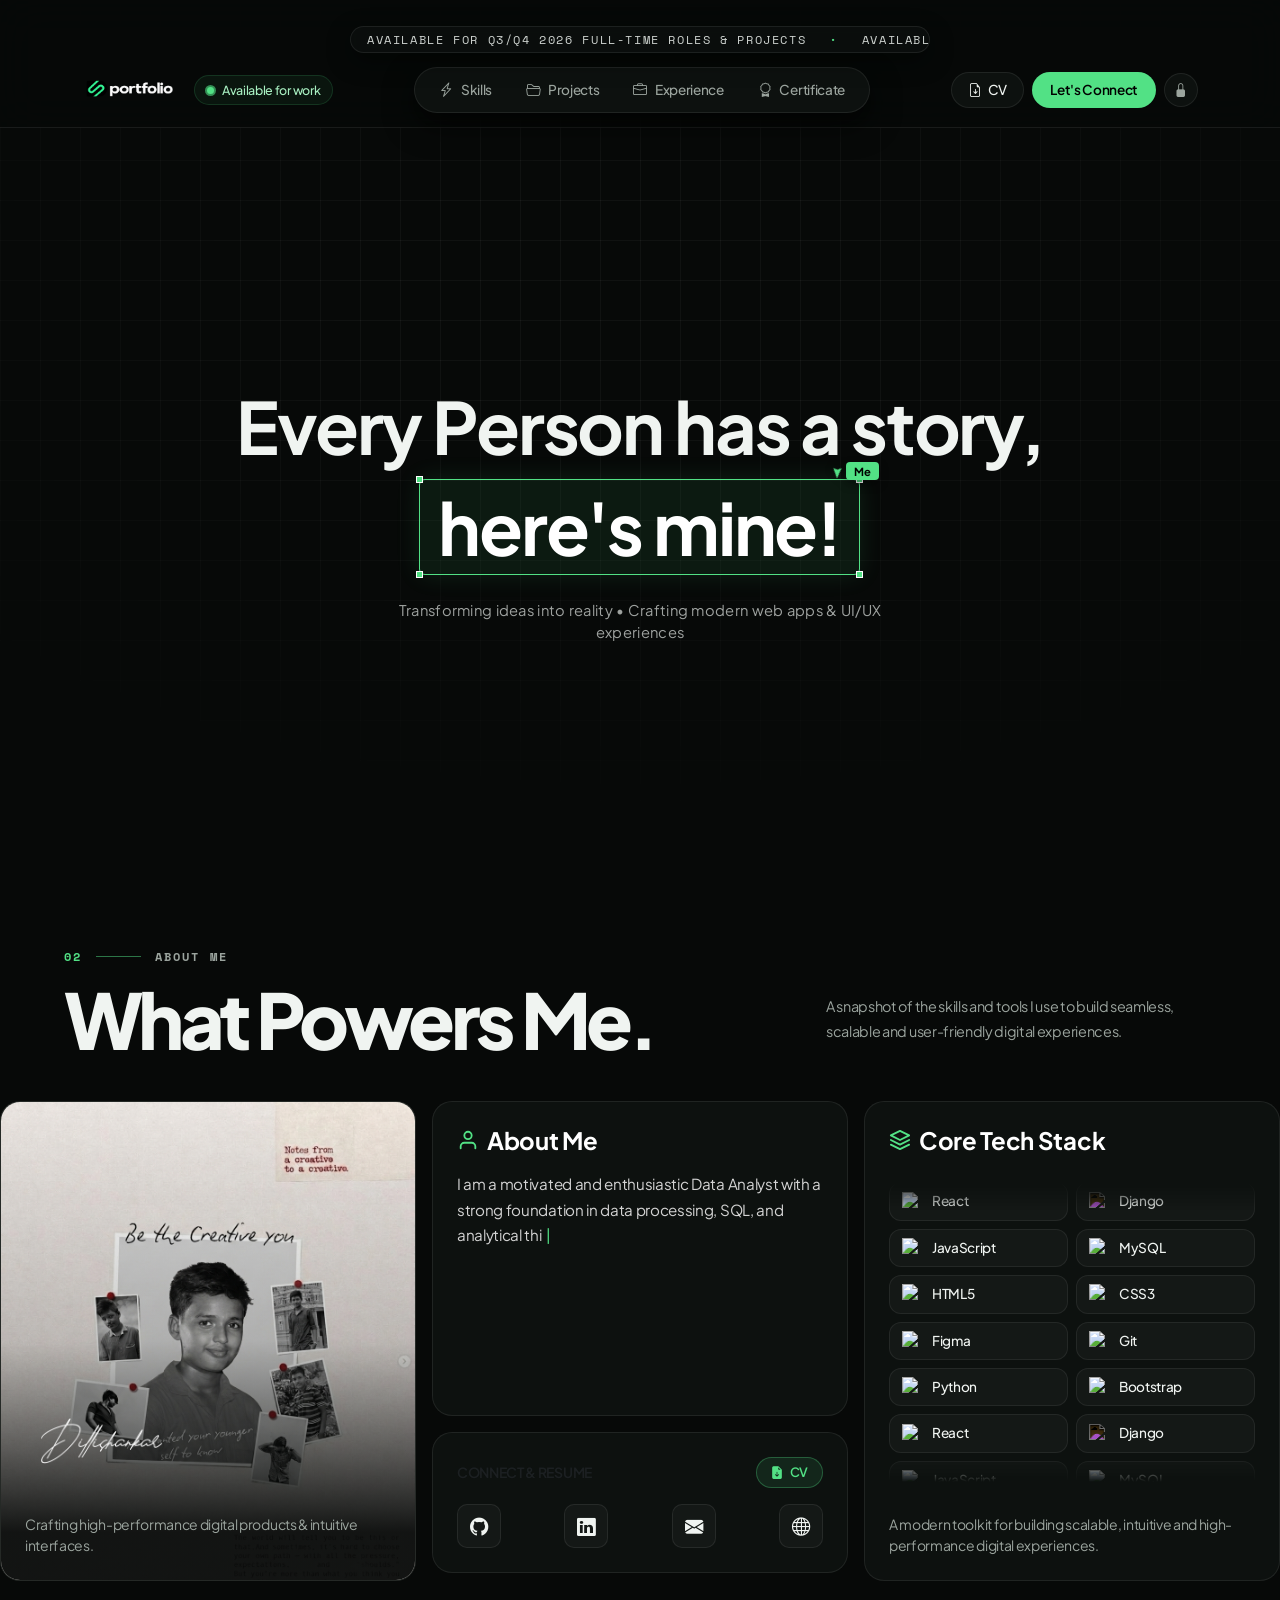
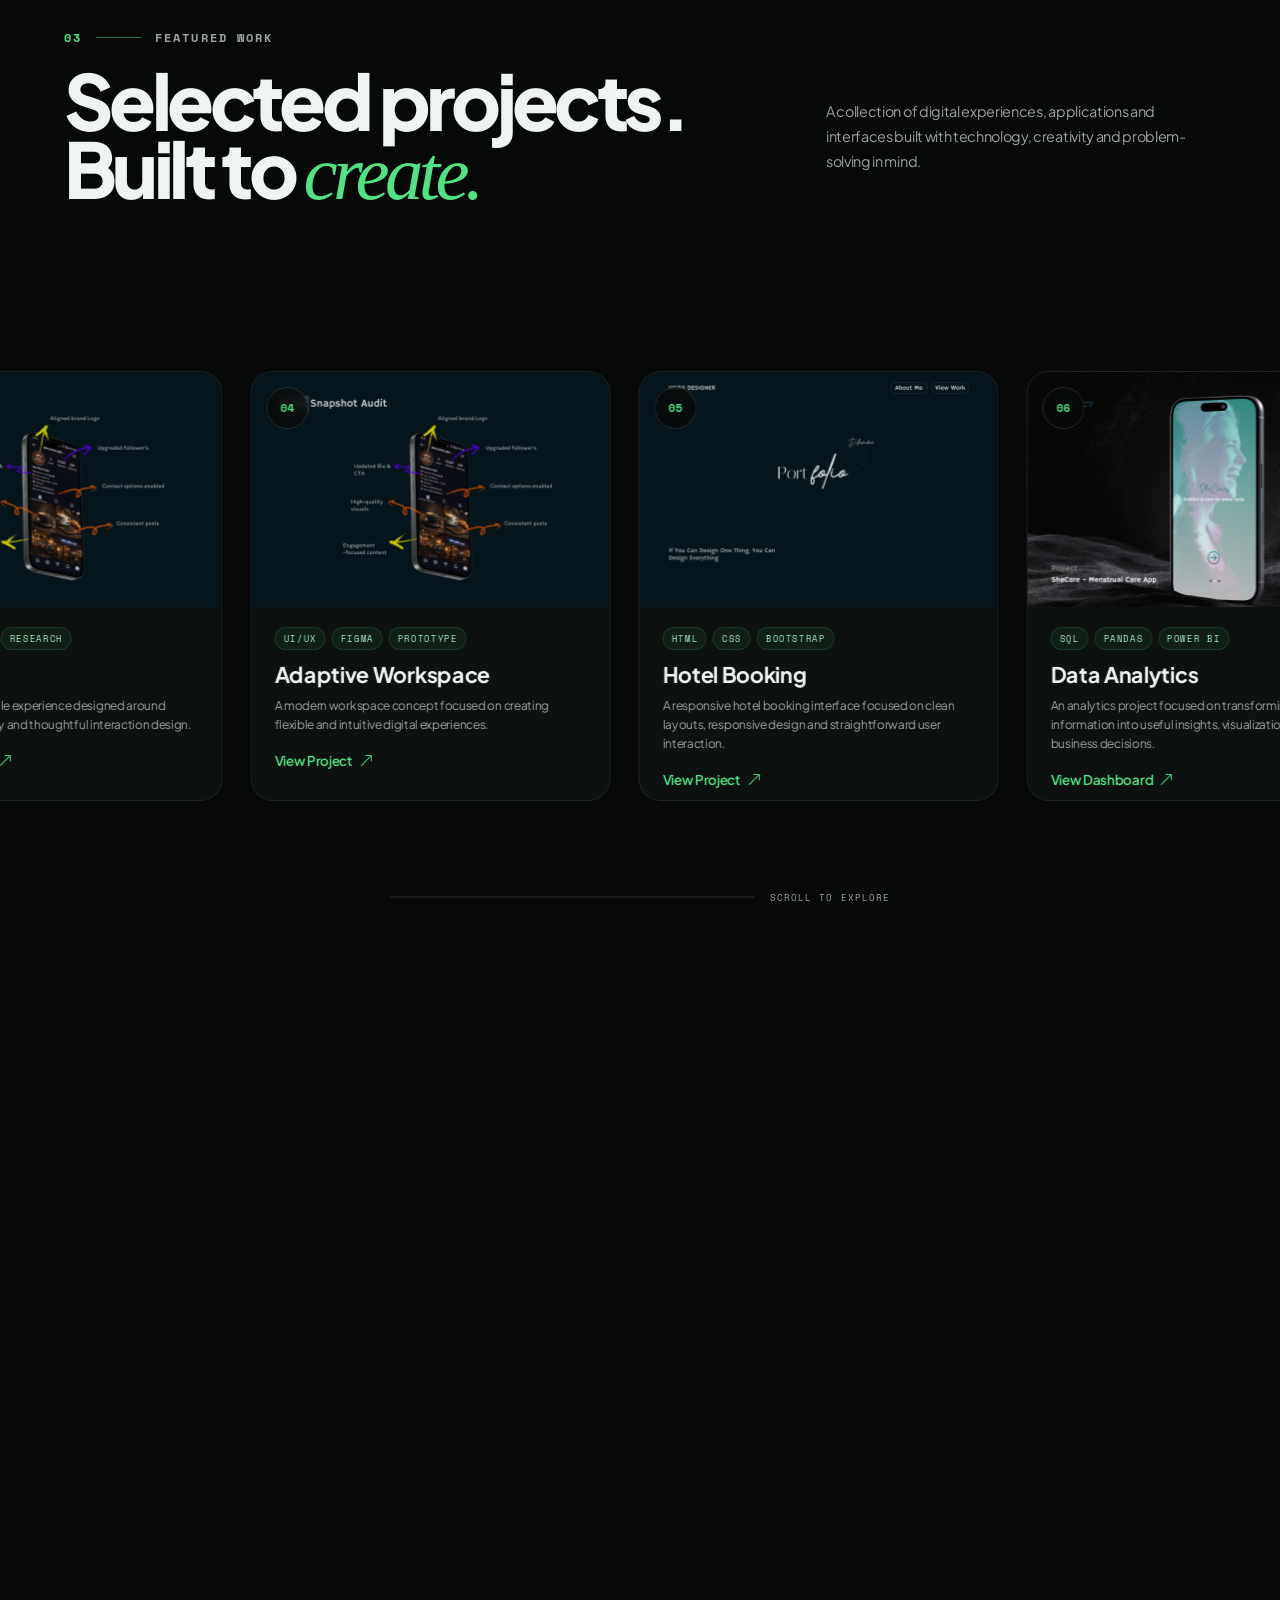
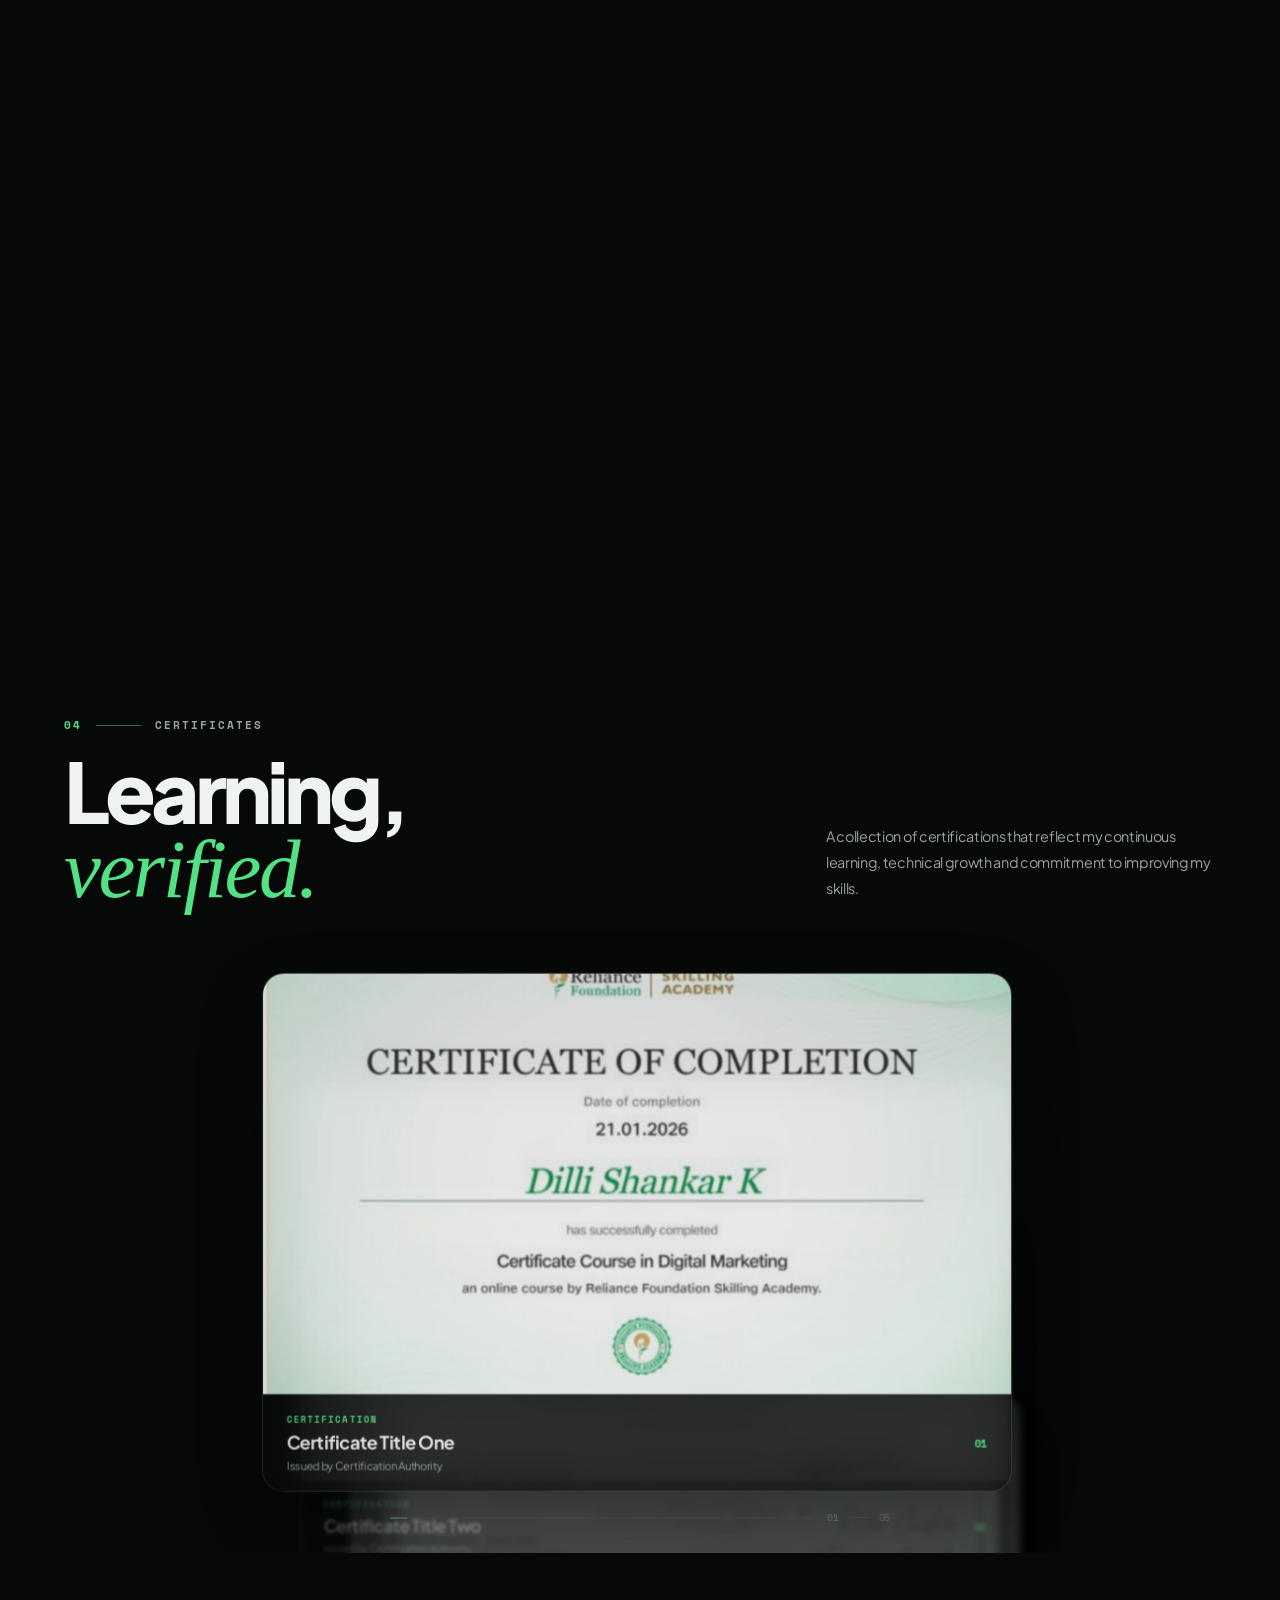
==== index.html @ f3afe3d0 "d" ====
<!DOCTYPE html>
<html lang="en">

<head>
    <meta charset="UTF-8">
    <meta name="viewport" content="width=device-width, initial-scale=1.0">
    <title>Portfolio Navigation</title>

    <!-- Google Fonts: Plus Jakarta Sans & Space Mono -->
    <link rel="preconnect" href="https://fonts.googleapis.com">
    <link rel="preconnect" href="https://fonts.gstatic.com" crossorigin>
    <link
        href="https://fonts.googleapis.com/css2?family=Plus+Jakarta+Sans:wght@300..800&family=Space+Mono:wght@400;700&display=swap"
        rel="stylesheet">
    <link rel="icon" type="image/png" href="data/icon-frame.png">
    <link rel="apple-touch-icon" href="data/icon-frame.png">
    <!-- Bootstrap 5 CSS & Icons -->
    <link href="https://cdn.jsdelivr.net/npm/bootstrap@5.3.0/dist/css/bootstrap.min.css" rel="stylesheet">
    <link rel="stylesheet" href="https://cdn.jsdelivr.net/npm/bootstrap-icons@1.10.5/font/bootstrap-icons.css">

    <!-- Custom CSS -->
    <link rel="stylesheet" href="style.css">
    <link rel="stylesheet" href="about.css">
    <link rel="stylesheet" href="projects.css">
    <link rel="stylesheet" href="certificates.css">
</head>

<body class="bg-dark-theme">

    <!-- FIXED TOP HEADER WRAPPER -->
    <header class="fixed-top-wrapper">

        <!-- Floating Boxed Marquee -->
        <div class="announcement-wrapper d-flex justify-content-center pt-3">
            <div class="announcement-banner-boxed">
                <div class="marquee-track">
                    <span>AVAILABLE FOR Q3/Q4 2026 FULL-TIME ROLES & PROJECTS</span>
                    <span class="dot">•</span>
                    <span>AVAILABLE FOR Q3/Q4 2026 FULL-TIME ROLES & PROJECTS</span>
                </div>
            </div>
        </div>

        <!-- NAVBAR SECTION -->
        <nav class="custom-navbar-wrapper" id="mainNavbar">
            <div class="container d-flex align-items-center justify-content-between">

                <!-- Left: Logo + Desktop Availability Badge -->
                <div class="d-flex align-items-center gap-3">
                    <a class="navbar-logo" href="#">
                        <img src="Data/Dilli.png" alt="Logo" class="logo-img">
                    </a>

                    <div class="status-badge d-none d-lg-inline-flex align-items-center gap-2">
                        <span class="status-dot"></span>
                        <span class="status-text">Available for work</span>
                    </div>
                </div>

                <!-- Center: Capsule Dock Navigation (Desktop Only) -->
                <div class="nav-dock d-none d-md-block">
                    <ul class="nav-dock-list m-0 p-0 d-flex align-items-center list-unstyled">
                        <li class="nav-dock-item">
                            <a href="#about" class="nav-dock-link">
                                <i class="bi bi-lightning-charge"></i>
                                <span>Skills</span>
                            </a>
                        </li>
                        <li class="nav-dock-item">
                            <a href="#projects" class="nav-dock-link">
                                <i class="bi bi-folder2-open"></i>
                                <span>Projects</span>
                            </a>
                        </li>
                        <li class="nav-dock-item">
                            <a href="#experience" class="nav-dock-link">
                                <i class="bi bi-briefcase"></i>
                                <span>Experience</span>
                            </a>
                        </li>
                        <li class="nav-dock-item">
                            <a href="#certificates" class="nav-dock-link">
                                <i class="bi bi-award"></i>
                                <span>Certificate</span>
                            </a>
                        </li>
                    </ul>
                </div>

                <!-- Desktop Right Actions -->
                <div class="nav-actions d-none d-md-flex align-items-center gap-2">
                    <a href="Data/Dillishankar.k-DA-Resume.pdf" download class="btn-outline-glass"
                        title="Download Resume">
                        <i class="bi bi-file-earmark-arrow-down"></i>
                        <span>CV</span>
                    </a>

                    <a href="mailto:ramyarams5143@gmail.com" class="btn-mint-sm">
                        Let's Connect
                    </a>

                    <a href="#admin" class="btn-admin-icon" title="Admin Login" aria-label="Admin Login">
                        <i class="bi bi-lock-fill"></i>
                    </a>
                </div>

                <!-- Mobile Hamburger Toggle -->
                <button class="mobile-toggle-btn d-md-none" type="button" data-bs-toggle="collapse"
                    data-bs-target="#mobileNavMenu" aria-controls="mobileNavMenu" aria-expanded="false"
                    aria-label="Toggle navigation">
                    <i class="bi bi-list"></i>
                </button>

            </div>

            <!-- Seamless Mobile Glass Drawer -->
            <div class="collapse d-md-none" id="mobileNavMenu">
                <div class="container mt-2">
                    <div class="glass-mobile-card">

                        <!-- Header Bar -->
                        <div class="d-flex align-items-center justify-content-between mb-2">
                            <div class="status-badge d-inline-flex align-items-center gap-2">
                                <span class="status-dot"></span>
                                <span class="status-text">Available for work</span>
                            </div>
                            <a href="#admin" class="btn-admin-icon-sm" title="Admin Login">
                                <i class="bi bi-lock-fill"></i>
                            </a>
                        </div>

                        <!-- Navigation Links -->
                        <ul class="mobile-nav-list m-0 p-0 list-unstyled d-flex flex-column gap-1">
                            <li>
                                <a href="#skills" class="mobile-nav-link">
                                    <i class="bi bi-lightning-charge"></i>
                                    <span>Skills</span>
                                </a>
                            </li>
                            <li>
                                <a href="#projects" class="mobile-nav-link">
                                    <i class="bi bi-folder2-open"></i>
                                    <span>Projects</span>
                                </a>
                            </li>
                            <li>
                                <a href="#experience" class="mobile-nav-link">
                                    <i class="bi bi-briefcase"></i>
                                    <span>Experience</span>
                                </a>
                            </li>
                            <li>
                                <a href="#certificates" class="mobile-nav-link">
                                    <i class="bi bi-award"></i>
                                    <span>Certificate</span>
                                </a>
                            </li>
                        </ul>

                        <!-- Action Buttons -->
                        <div class="mobile-drawer-actions d-flex flex-column gap-2 mt-3">
                            <a href="mailto:ramyarams5143@gmail.com" class="btn-mint-mobile text-center">
                                Let's Connect
                            </a>
                            <a href="Data/Resume.pdf" download class="btn-outline-mobile text-center">
                                <i class="bi bi-file-earmark-arrow-down me-2"></i>Download CV
                            </a>
                        </div>

                    </div>
                </div>
            </div>
        </nav>
    </header>

    <!-- HERO SECTION -->
    <main>
        <section class="hero-section text-center">
            <!-- Background Grid Overlay -->
            <div class="hero-grid-bg"></div>

            <div class="container position-relative z-2">

                <!-- Main Headline -->
                <h1 class="hero-title display-2 fw-bold mb-4">
                    Every Person has a story, <br>

                    <!-- Mint Glass Selection Box -->
                    <span class="selection-box-wrapper d-inline-block position-relative mt-2">
                        <span class="box-node top-left"></span>
                        <span class="box-node top-right"></span>
                        <span class="box-node bottom-left"></span>
                        <span class="box-node bottom-right"></span>

                        <div class="me-cursor-chip">
                            <svg class="pointer-arrow" viewBox="0 0 24 24" fill="currentColor">
                                <path d="M3 3l7 18 3-7 7-3L3 3z" />
                            </svg>
                            <span class="me-label">Me</span>
                        </div>

                        <span class="highlight-text">here's mine!</span>
                    </span>
                </h1>

                <!-- Subtitle -->
                <p class="hero-subtitle mx-auto mt-3">
                    Transforming ideas into reality • Crafting modern web apps & UI/UX experiences
                </p>
            </div>
        </section>
    </main>

    <!-- ==================================================
     ABOUT BENTO SECTION
================================================== -->

    <section class="about-bento-section py-5" id="about">
        <div class="projects-header">

            <div class="projects-label">
                <span class="projects-number">02</span>
                <span class="projects-line"></span>
                <span>ABOUT ME</span>
            </div>

            <div class="projects-heading-row">

                <h2 class="projects-title">
                    What
                    <span>Powers Me.</span>
                    <br>
                </h2>

                <p class="projects-description">
                    A snapshot of the skills and tools I use to build seamless,
                    scalable and user-friendly digital experiences.
                </p>

            </div>

        </div>

        <!-- ==================================================
             BENTO GRID
        ================================================== -->
        <br>
        <br>
        <div class="row g-3 align-items-stretch">


            <!-- ==================================================
                 1. LEFT COLUMN — PROFILE IMAGE CARD
            ================================================== -->

            <div class="col-lg-4 col-md-6 about-reveal about-card-1">

                <div class="bento-card bento-image-card position-relative overflow-hidden h-100">

                    <!-- Profile Image -->
                    <img src="Data/pic-of-mee1.png" alt="Dillibabu Portrait" class="bento-profile-img">


                    <!-- Image Overlay -->
                    <div class="bento-img-overlay p-3 p-xl-4
                                d-flex flex-column justify-content-end">

                        <!-- Signature -->
                        <img src="Data/signature.png" alt="Dillibabu Signature" style="
                                width: 150px;
                                height: auto;
                                display: block;
                                margin-bottom: 6px;
                             ">


                        <!-- Description -->
                        <p class="text-muted-light small m-0">
                            Crafting high-performance digital products &
                            intuitive interfaces.
                        </p>

                    </div>

                </div>

            </div>



            <!-- ==================================================
                 2. CENTER COLUMN — ABOUT + CONNECT
            ================================================== -->

            <div class="col-lg-4 col-md-6 d-flex flex-column h-100 gap-3">


                <!-- ==================================================
                     ABOUT ME CARD
                ================================================== -->

                <div class="bento-card p-3 p-xl-4 flex-grow-1
                            d-flex flex-column justify-content-start
                            about-reveal about-card-2">


                    <!-- Card Header -->
                    <div class="d-flex align-items-center gap-2 mb-3">

                        <!-- Person Icon -->
                        <svg class="header-icon-svg" viewBox="0 0 24 24" fill="none" stroke="#52e185" stroke-width="2"
                            stroke-linecap="round" stroke-linejoin="round">

                            <path d="M20 21v-2a4 4 0 0 0-4-4H8a4 4 0 0 0-4 4v2">
                            </path>

                            <circle cx="12" cy="7" r="4">
                            </circle>

                        </svg>


                        <h3 class="h4 fw-bold text-white m-0">
                            About Me
                        </h3>

                    </div>


                    <!-- Typewriter Text -->
                    <p class="bento-text typewriter-text m-0" style="color: lightgray;">

                        <span id="aboutTypewriter"></span>

                        <span class="typewriter-cursor">
                            |
                        </span>

                    </p>

                </div>



                <!-- ==================================================
                     CONNECT & RESUME CARD
                ================================================== -->

                <div class="bento-card p-3 p-xl-4
                            about-reveal about-card-3">


                    <!-- Card Header -->
                    <div class="d-flex align-items-center
                                justify-content-between mb-3">

                        <span class="small fw-semibold text-uppercase
                                     tracking-wider text-muted">

                            Connect & Resume

                        </span>


                        <!-- CV Button -->
                        <a href="Data/Dillishankar.k-DA-Resume.pdf" download class="btn-cv-download">

                            <i class="bi bi-file-earmark-arrow-down-fill me-1">
                            </i>

                            CV

                        </a>

                    </div>



                    <!-- Social Icons -->
                    <div class="social-icon-grid d-flex
                                align-items-center
                                justify-content-between
                                gap-2">


                        <!-- GitHub -->
                        <a href="https://github.com" target="_blank" class="social-box" title="GitHub">

                            <i class="bi bi-github"></i>

                        </a>


                        <!-- LinkedIn -->
                        <a href="https://linkedin.com" target="_blank" class="social-box" title="LinkedIn">

                            <i class="bi bi-linkedin"></i>

                        </a>


                        <!-- Email -->
                        <a href="mailto:ramyarams5143@gmail.com" class="social-box" title="Email">

                            <i class="bi bi-envelope-fill"></i>

                        </a>


                        <!-- Portfolio -->
                        <a href="#" class="social-box" title="Portfolio">

                            <i class="bi bi-globe"></i>

                        </a>

                    </div>

                </div>

            </div>



            <!-- ==================================================
                 3. RIGHT COLUMN — CORE TECH STACK
            ================================================== -->

            <div class="col-lg-4 col-md-12">

                <div class="bento-card bento-skills-card p-3 p-xl-4
                            h-100 d-flex flex-column
                            justify-content-between overflow-hidden
                            about-reveal about-card-4">


                    <!-- Card Header -->
                    <div>

                        <div class="d-flex align-items-center gap-2 mb-1">


                            <!-- Stack Icon -->
                            <svg class="header-icon-svg" viewBox="0 0 24 24" fill="none" stroke="#52e185"
                                stroke-width="2" stroke-linecap="round" stroke-linejoin="round">

                                <polygon points="12 2 2 7 12 12 22 7 12 2">
                                </polygon>

                                <polyline points="2 17 12 22 22 17">
                                </polyline>

                                <polyline points="2 12 12 17 22 12">
                                </polyline>

                            </svg>


                            <h3 class="h4 fw-bold text-white m-0">
                                Core Tech Stack
                            </h3>

                        </div>

                    </div>



                    <!-- ==================================================
                         DUAL COLUMN VERTICAL SCROLL
                    ================================================== -->

                    <div class="vertical-marquee-wrapper d-flex gap-2 my-2">


                        <!-- ==================================================
                             LEFT COLUMN — UPWARD
                        ================================================== -->

                        <div class="vertical-marquee marquee-up">

                            <div class="vertical-track">


                                <!-- React -->
                                <div class="skill-card-v">

                                    <img src="https://cdn.jsdelivr.net/gh/devicons/devicon/icons/react/react-original.svg"
                                        alt="React">

                                    <span>
                                        React
                                    </span>

                                </div>


                                <!-- JavaScript -->
                                <div class="skill-card-v">

                                    <img src="https://cdn.jsdelivr.net/gh/devicons/devicon/icons/javascript/javascript-original.svg"
                                        alt="JavaScript">

                                    <span>
                                        JavaScript
                                    </span>

                                </div>


                                <!-- HTML -->
                                <div class="skill-card-v">

                                    <img src="https://cdn.jsdelivr.net/gh/devicons/devicon/icons/html5/html5-original.svg"
                                        alt="HTML5">

                                    <span>
                                        HTML5
                                    </span>

                                </div>


                                <!-- Figma -->
                                <div class="skill-card-v">

                                    <img src="https://cdn.jsdelivr.net/gh/devicons/devicon/icons/figma/figma-original.svg"
                                        alt="Figma">

                                    <span>
                                        Figma
                                    </span>

                                </div>


                                <!-- Python -->
                                <div class="skill-card-v">

                                    <img src="https://cdn.jsdelivr.net/gh/devicons/devicon/icons/python/python-original.svg"
                                        alt="Python">

                                    <span>
                                        Python
                                    </span>

                                </div>



                                <!-- ==================================================
                                     LOOP DUPLICATES
                                ================================================== -->

                                <div class="skill-card-v">

                                    <img src="https://cdn.jsdelivr.net/gh/devicons/devicon/icons/react/react-original.svg"
                                        alt="React">

                                    <span>
                                        React
                                    </span>

                                </div>


                                <div class="skill-card-v">

                                    <img src="https://cdn.jsdelivr.net/gh/devicons/devicon/icons/javascript/javascript-original.svg"
                                        alt="JavaScript">

                                    <span>
                                        JavaScript
                                    </span>

                                </div>


                                <div class="skill-card-v">

                                    <img src="https://cdn.jsdelivr.net/gh/devicons/devicon/icons/html5/html5-original.svg"
                                        alt="HTML5">

                                    <span>
                                        HTML5
                                    </span>

                                </div>


                                <div class="skill-card-v">

                                    <img src="https://cdn.jsdelivr.net/gh/devicons/devicon/icons/figma/figma-original.svg"
                                        alt="Figma">

                                    <span>
                                        Figma
                                    </span>

                                </div>


                                <div class="skill-card-v">

                                    <img src="https://cdn.jsdelivr.net/gh/devicons/devicon/icons/python/python-original.svg"
                                        alt="Python">

                                    <span>
                                        Python
                                    </span>

                                </div>

                            </div>

                        </div>



                        <!-- ==================================================
                             RIGHT COLUMN — DOWNWARD
                        ================================================== -->

                        <div class="vertical-marquee marquee-down">

                            <div class="vertical-track">


                                <!-- Django -->
                                <div class="skill-card-v">

                                    <img src="https://cdn.jsdelivr.net/gh/devicons/devicon/icons/django/django-plain.svg"
                                        alt="Django" class="invert-icon">

                                    <span>
                                        Django
                                    </span>

                                </div>


                                <!-- MySQL -->
                                <div class="skill-card-v">

                                    <img src="https://cdn.jsdelivr.net/gh/devicons/devicon/icons/mysql/mysql-original.svg"
                                        alt="MySQL">

                                    <span>
                                        MySQL
                                    </span>

                                </div>


                                <!-- CSS -->
                                <div class="skill-card-v">

                                    <img src="https://cdn.jsdelivr.net/gh/devicons/devicon/icons/css3/css3-original.svg"
                                        alt="CSS3">

                                    <span>
                                        CSS3
                                    </span>

                                </div>


                                <!-- Git -->
                                <div class="skill-card-v">

                                    <img src="https://cdn.jsdelivr.net/gh/devicons/devicon/icons/git/git-original.svg"
                                        alt="Git">

                                    <span>
                                        Git
                                    </span>

                                </div>


                                <!-- Bootstrap -->
                                <div class="skill-card-v">

                                    <img src="https://cdn.jsdelivr.net/gh/devicons/devicon/icons/bootstrap/bootstrap-original.svg"
                                        alt="Bootstrap">

                                    <span>
                                        Bootstrap
                                    </span>

                                </div>



                                <!-- ==================================================
                                     LOOP DUPLICATES
                                ================================================== -->

                                <div class="skill-card-v">

                                    <img src="https://cdn.jsdelivr.net/gh/devicons/devicon/icons/django/django-plain.svg"
                                        alt="Django" class="invert-icon">

                                    <span>
                                        Django
                                    </span>

                                </div>


                                <div class="skill-card-v">

                                    <img src="https://cdn.jsdelivr.net/gh/devicons/devicon/icons/mysql/mysql-original.svg"
                                        alt="MySQL">

                                    <span>
                                        MySQL
                                    </span>

                                </div>


                                <div class="skill-card-v">

                                    <img src="https://cdn.jsdelivr.net/gh/devicons/devicon/icons/css3/css3-original.svg"
                                        alt="CSS3">

                                    <span>
                                        CSS3
                                    </span>

                                </div>


                                <div class="skill-card-v">

                                    <img src="https://cdn.jsdelivr.net/gh/devicons/devicon/icons/git/git-original.svg"
                                        alt="Git">

                                    <span>
                                        Git
                                    </span>

                                </div>


                                <div class="skill-card-v">

                                    <img src="https://cdn.jsdelivr.net/gh/devicons/devicon/icons/bootstrap/bootstrap-original.svg"
                                        alt="Bootstrap">

                                    <span>
                                        Bootstrap
                                    </span>

                                </div>

                            </div>

                        </div>

                    </div>


                    <!-- Bottom Description -->
                    <div class="mt-2">

                        <p class="text-muted-light small mb-0">
                            A modern toolkit for building scalable,
                            intuitive and high-performance digital experiences.
                        </p>

                    </div>

                </div>

            </div>

        </div>

        </div>

    </section>
    <!-- ==================================================
     PROJECTS SECTION
     Horizontal Scroll Showcase
================================================== -->

    <section class="projects-section" id="projects">

        <div class="projects-sticky">

            <!-- ==================================================
             PROJECT HEADER
        ================================================== -->

            <div class="projects-header">

                <div class="projects-label">
                    <span class="projects-number">03</span>
                    <span class="projects-line"></span>
                    <span>FEATURED WORK</span>
                </div>

                <div class="projects-heading-row">

                    <h2 class="projects-title">
                        Selected
                        <span>projects.</span>
                        <br>
                        Built to
                        <em>create.</em>
                    </h2>

                    <p class="projects-description">
                        A collection of digital experiences, applications
                        and interfaces built with technology, creativity
                        and problem-solving in mind.
                    </p>

                </div>

            </div>


            <!-- ==================================================
             HORIZONTAL PROJECT TRACK
        ================================================== -->

            <div class="projects-viewport">

                <div class="projects-track" id="projectsTrack">


                    <!-- ==================================================
                     PROJECT 01
                ================================================== -->

                    <article class="project-card project-card-01">

                        <div class="project-image-wrap">

                            <img src="Data/projects/elt-project.png" alt="Project 01" class="project-image">

                            <div class="project-number">
                                01
                            </div>

                        </div>

                        <div class="project-content">

                            <div class="project-meta">
                                <span>PYTHON</span>
                                <span>YOLO</span>
                                <span>OPENCV</span>
                            </div>

                            <h3>
                                Object Detection
                            </h3>

                            <p>
                                Computer vision project focused on detecting
                                objects from images and video using modern
                                deep learning techniques.
                            </p>

                            <a href="#" class="project-link">
                                View Project
                                <i class="bi bi-arrow-up-right"></i>
                            </a>

                        </div>

                    </article>



                    <!-- ==================================================
                     PROJECT 02
                ================================================== -->

                    <article class="project-card project-card-02">

                        <div class="project-image-wrap">

                            <img src="Data/projects/project1.jpeg" alt="Project 02" class="project-image">

                            <div class="project-number">
                                02
                            </div>

                        </div>

                        <div class="project-content">

                            <div class="project-meta">
                                <span>PYTHON</span>
                                <span>FLASK</span>
                                <span>WEB</span>
                            </div>

                            <h3>
                                Calorie Checker
                            </h3>

                            <p>
                                A simple web experience designed to help users
                                check and understand calorie information
                                through an intuitive interface.
                            </p>

                            <a href="#" class="project-link">
                                View Project
                                <i class="bi bi-arrow-up-right"></i>
                            </a>

                        </div>

                    </article>



                    <!-- ==================================================
                     PROJECT 03
                ================================================== -->

                    <article class="project-card project-card-03">

                        <div class="project-image-wrap">

                            <img src="Data/projects/project2.png" alt="Project 03" class="project-image">

                            <div class="project-number">
                                03
                            </div>

                        </div>

                        <div class="project-content">

                            <div class="project-meta">
                                <span>UI/UX</span>
                                <span>FIGMA</span>
                                <span>RESEARCH</span>
                            </div>

                            <h3>
                                SheCare
                            </h3>

                            <p>
                                A user-focused mobile experience designed
                                around accessibility, usability and
                                thoughtful interaction design.
                            </p>

                            <a href="#" class="project-link">
                                View Case Study
                                <i class="bi bi-arrow-up-right"></i>
                            </a>

                        </div>

                    </article>



                    <!-- ==================================================
                     PROJECT 04
                ================================================== -->

                    <article class="project-card project-card-04">

                        <div class="project-image-wrap">

                            <img src="Data/projects/project2.png" alt="Project 04" class="project-image">

                            <div class="project-number">
                                04
                            </div>

                        </div>

                        <div class="project-content">

                            <div class="project-meta">
                                <span>UI/UX</span>
                                <span>FIGMA</span>
                                <span>PROTOTYPE</span>
                            </div>

                            <h3>
                                Adaptive Workspace
                            </h3>

                            <p>
                                A modern workspace concept focused on creating
                                flexible and intuitive digital experiences.
                            </p>

                            <a href="#" class="project-link">
                                View Project
                                <i class="bi bi-arrow-up-right"></i>
                            </a>

                        </div>

                    </article>



                    <!-- ==================================================
                     PROJECT 05
                ================================================== -->

                    <article class="project-card project-card-05">

                        <div class="project-image-wrap">

                            <img src="Data/projects/project3.png" alt="Project 05" class="project-image">

                            <div class="project-number">
                                05
                            </div>

                        </div>

                        <div class="project-content">

                            <div class="project-meta">
                                <span>HTML</span>
                                <span>CSS</span>
                                <span>BOOTSTRAP</span>
                            </div>

                            <h3>
                                Hotel Booking
                            </h3>

                            <p>
                                A responsive hotel booking interface focused
                                on clean layouts, responsive design and
                                straightforward user interaction.
                            </p>

                            <a href="#" class="project-link">
                                View Project
                                <i class="bi bi-arrow-up-right"></i>
                            </a>

                        </div>

                    </article>



                    <!-- ==================================================
                     PROJECT 06
                ================================================== -->

                    <article class="project-card project-card-06">

                        <div class="project-image-wrap">

                            <img src="Data/projects/project4.png" alt="Project 06" class="project-image">

                            <div class="project-number">
                                06
                            </div>

                        </div>

                        <div class="project-content">

                            <div class="project-meta">
                                <span>SQL</span>
                                <span>PANDAS</span>
                                <span>POWER BI</span>
                            </div>

                            <h3>
                                Data Analytics
                            </h3>

                            <p>
                                An analytics project focused on transforming
                                raw information into useful insights,
                                visualizations and business decisions.
                            </p>

                            <a href="#" class="project-link">
                                View Dashboard
                                <i class="bi bi-arrow-up-right"></i>
                            </a>

                        </div>

                    </article>


                    <!-- ==================================================
                     END CARD
                ================================================== -->

                    <div class="projects-end-card">

                        <span class="projects-end-label">
                            END OF PROJECTS
                        </span>

                        <div class="projects-end-icon">
                            <i class="bi bi-arrow-right"></i>
                        </div>

                        <h3>
                            More coming soon.
                        </h3>

                    </div>


                </div>

            </div>


            <!-- ==================================================
             SCROLL PROGRESS
        ================================================== -->

            <div class="projects-progress">

                <div class="projects-progress-track">
                    <div class="projects-progress-bar" id="projectsProgressBar">
                    </div>
                </div>

                <span class="projects-scroll-text">
                    SCROLL TO EXPLORE
                </span>

            </div>

        </div>

    </section>
<br>

    <!-- ==================================================
     CERTIFICATES SECTION
     SCROLL CONTROLLED
================================================== -->

    <section class="certificates-section" id="certificates">

        <div class="certificates-sticky">

            <!-- ==========================================
             HEADER
        =========================================== -->

            <div class="certificates-header">

                <div class="certificates-label">

                    <span class="certificates-number">
                        04
                    </span>

                    <span class="certificates-line"></span>

                    <span>
                        CERTIFICATES
                    </span>

                </div>


                <div class="certificates-heading-row">

                    <h2 class="certificates-title">

                        Learning,
                        <br>

                        <em>verified.</em>

                    </h2>


                    <p class="certificates-description">

                        A collection of certifications that reflect
                        my continuous learning, technical growth
                        and commitment to improving my skills.

                    </p>

                </div>

            </div>
<br>
<br>
<br>

            <!-- ==========================================
             CERTIFICATE VIEWPORT
        =========================================== -->

            <div class="certificates-viewport">


                <!-- ======================================
                 CERTIFICATE 01
            ======================================= -->

                <article class="certificate-card" data-certificate="0">

                    <div class="certificate-image-wrap">

                        <img src="Data/certificate/certificate1.jpeg" alt="Certificate 01" class="certificate-image">

                    </div>


                    <div class="certificate-details">

                        <div>

                            <span class="certificate-category">
                                CERTIFICATION
                            </span>

                            <h3>
                                Certificate Title One
                            </h3>

                            <p>
                                Issued by Certification Authority
                            </p>

                        </div>


                        <span class="certificate-number">
                            01
                        </span>

                    </div>

                </article>



                <!-- ======================================
                 CERTIFICATE 02
            ======================================= -->

                <article class="certificate-card" data-certificate="1">

                    <div class="certificate-image-wrap">

                        <img src="Data/certificate/certificate2.jpeg" alt="Certificate 02" class="certificate-image">

                    </div>


                    <div class="certificate-details">

                        <div>

                            <span class="certificate-category">
                                CERTIFICATION
                            </span>

                            <h3>
                                Certificate Title Two
                            </h3>

                            <p>
                                Issued by Certification Authority
                            </p>

                        </div>


                        <span class="certificate-number">
                            02
                        </span>

                    </div>

                </article>



                <!-- ======================================
                 CERTIFICATE 03
            ======================================= -->

                <article class="certificate-card" data-certificate="2">

                    <div class="certificate-image-wrap">

                        <img src="Data/certificate/certificate3.jpeg" alt="Certificate 03" class="certificate-image">

                    </div>


                    <div class="certificate-details">

                        <div>

                            <span class="certificate-category">
                                CERTIFICATION
                            </span>

                            <h3>
                                Certificate Title Three
                            </h3>

                            <p>
                                Issued by Certification Authority
                            </p>

                        </div>


                        <span class="certificate-number">
                            03
                        </span>

                    </div>

                </article>



                <!-- ======================================
                 CERTIFICATE 04
            ======================================= -->

                <article class="certificate-card" data-certificate="3">

                    <div class="certificate-image-wrap">

                        <img src="Data/certificate/certificate4.jpg" alt="Certificate 04" class="certificate-image">

                    </div>


                    <div class="certificate-details">

                        <div>

                            <span class="certificate-category">
                                CERTIFICATION
                            </span>

                            <h3>
                                Certificate Title Four
                            </h3>

                            <p>
                                Issued by Certification Authority
                            </p>

                        </div>


                        <span class="certificate-number">
                            04
                        </span>

                    </div>

                </article>



                <!-- ======================================
                 CERTIFICATE 05
            ======================================= -->

                <article class="certificate-card" data-certificate="4">

                    <div class="certificate-image-wrap">

                        <img src="Data/certificate/certificate1.jpeg" alt="Certificate 05" class="certificate-image">

                    </div>


                    <div class="certificate-details">

                        <div>

                            <span class="certificate-category">
                                CERTIFICATION
                            </span>

                            <h3>
                                Certificate Title Five
                            </h3>

                            <p>
                                Issued by Certification Authority
                            </p>

                        </div>


                        <span class="certificate-number">
                            05
                        </span>

                    </div>

                </article>


            </div>


            <!-- ==========================================
             SCROLL INDICATOR
        =========================================== -->

            <div class="certificates-scroll-indicator">

                <div class="certificates-progress-track">

                    <div class="certificates-progress-bar" id="certificatesProgressBar">
                    </div>

                </div>


                <div class="certificates-counter">

                    <span id="certificateCurrent">
                        01
                    </span>

                    <span class="counter-divider"></span>

                    <span id="certificateTotal">
                        05
                    </span>

                </div>

            </div>

        </div>

    </section>

    <!-- Bootstrap JS Bundle -->
    <script src="https://cdn.jsdelivr.net/npm/bootstrap@5.3.0/dist/js/bootstrap.bundle.min.js"></script>
    <script src="script.js"></script>
    <script src="projects.js"></script>
    <script src="certificates.js"></script>
</body>

</html>
---- style.css ----
html {
    scroll-behavior: smooth;
}

@import url('https://fonts.googleapis.com/css2?family=Playfair+Display:ital,wght@1,400;1,600&family=Plus+Jakarta+Sans:ital,wght@0,300..800;1,300..800&family=Space+Mono:wght@400;700&display=swap');

/* --------------------------------------------------
   1. GLOBAL VARIABLES & BASE STYLES
-------------------------------------------------- */
:root {
    --bg-dark: #070908;
    --dock-bg: #0d110f;
    --mint-accent: #52e185;
    --mint-hover: #45c873;
    --text-primary: #f0f4f1;
    --text-muted: #9ba49e;
    --border-color: rgba(255, 255, 255, 0.08);
}

body.bg-dark-theme {
    background-color: var(--bg-dark);
    font-family: 'Plus Jakarta Sans', sans-serif;
    color: var(--text-primary);
    min-height: 100vh;
    letter-spacing: -0.02em;
    overflow-x: hidden;
}

/* --------------------------------------------------
   2. FIXED HEADER WRAPPER & MARQUEE
-------------------------------------------------- */
.fixed-top-wrapper {
    position: fixed;
    top: 0;
    left: 0;
    right: 0;
    z-index: 1030;
    background: rgba(7, 9, 8, 0.85);
    backdrop-filter: blur(20px);
    -webkit-backdrop-filter: blur(20px);
    border-bottom: 1px solid var(--border-color);
    display: flex;
    flex-direction: column;
    align-items: center;
    padding-top: 10px;
    padding-bottom: 6px;
}

.announcement-wrapper {
    width: 100%;
    display: flex;
    justify-content: center;
    margin-bottom: 6px;
    padding: 0 12px;
}

.announcement-banner-boxed {
    max-width: 580px;
    width: 100%;
    overflow: hidden;
    white-space: nowrap;
    background: rgba(13, 17, 15, 0.75);
    backdrop-filter: blur(12px);
    -webkit-backdrop-filter: blur(12px);
    border: 1px solid var(--border-color);
    border-radius: 100px;
    padding: 4px 16px;
    display: flex;
    align-items: center;
    box-shadow: 0 8px 24px rgba(0, 0, 0, 0.4);
    transition: border-color 0.3s ease;
}

.announcement-banner-boxed:hover {
    border-color: rgba(82, 225, 133, 0.3);
}

.marquee-track {
    display: flex;
    align-items: center;
    gap: 24px;
    animation: marqueeScroll 18s linear infinite;
    will-change: transform;
}

.marquee-track span {
    font-family: 'Space Mono', monospace;
    font-size: 0.72rem;
    font-weight: 500;
    color: rgba(240, 244, 241, 0.85);
    text-transform: uppercase;
    letter-spacing: 0.14em;
    white-space: nowrap;
}

.marquee-track .dot {
    color: var(--mint-accent);
    font-size: 0.65rem;
}

@keyframes marqueeScroll {
    0% { transform: translateX(0%); }
    100% { transform: translateX(-50%); }
}

.announcement-banner-boxed:hover .marquee-track {
    animation-play-state: paused;
}

/* --------------------------------------------------
   3. NAVBAR SECTION
-------------------------------------------------- */
.custom-navbar-wrapper {
    width: 100%;
    padding: 8px 0;
}

.navbar-logo .logo-img {
    height: 32px;
    width: auto;
    object-fit: contain;
}

.status-badge {
    background: rgba(82, 225, 133, 0.06);
    border: 1px solid rgba(82, 225, 133, 0.15);
    border-radius: 100px;
    padding: 5px 12px;
}

.status-text {
    font-size: 0.78rem;
    font-weight: 500;
    color: #a8efc1;
}

.status-dot {
    width: 7px;
    height: 7px;
    background-color: var(--mint-accent);
    border-radius: 50%;
    position: relative;
    display: inline-block;
}

.status-dot::after {
    content: '';
    position: absolute;
    top: -2px;
    left: -2px;
    width: 11px;
    height: 11px;
    border-radius: 50%;
    background-color: var(--mint-accent);
    opacity: 0.6;
    animation: statusPulse 1.8s infinite ease-in-out;
}

@keyframes statusPulse {
    0% { transform: scale(0.8); opacity: 0.8; }
    100% { transform: scale(2.4); opacity: 0; }
}

.nav-dock {
    background: var(--dock-bg);
    border: 1px solid var(--border-color);
    border-radius: 100px;
    padding: 4px 8px;
    box-shadow: 0 12px 30px rgba(0, 0, 0, 0.6);
}

.nav-dock-list { gap: 2px; }

.nav-dock-link {
    display: inline-flex;
    align-items: center;
    gap: 8px;
    padding: 7px 16px;
    border-radius: 100px;
    color: var(--text-muted);
    text-decoration: none;
    font-size: 0.85rem;
    font-weight: 500;
    transition: all 0.25s ease;
}

.nav-dock-link i {
    font-size: 0.9rem;
    color: var(--text-muted);
}

.nav-dock-link:hover {
    color: var(--text-primary);
    background: rgba(255, 255, 255, 0.06);
}

.nav-dock-link:hover i {
    color: var(--mint-accent);
}

.btn-outline-glass {
    background: var(--dock-bg);
    border: 1px solid var(--border-color);
    color: var(--text-primary);
    font-weight: 500;
    font-size: 0.85rem;
    padding: 7px 16px;
    border-radius: 100px;
    text-decoration: none;
    display: inline-flex;
    align-items: center;
    gap: 6px;
    transition: all 0.25s ease;
}

.btn-outline-glass:hover {
    color: var(--mint-accent);
    border-color: rgba(82, 225, 133, 0.3);
    background: rgba(82, 225, 133, 0.06);
}

.btn-mint-sm {
    background-color: var(--mint-accent);
    color: #000;
    font-weight: 600;
    font-size: 0.85rem;
    padding: 8px 18px;
    border-radius: 100px;
    text-decoration: none;
    transition: all 0.25s ease;
    white-space: nowrap;
}

.btn-mint-sm:hover {
    background-color: var(--mint-hover);
    color: #000;
    transform: translateY(-1px);
    box-shadow: 0 4px 15px rgba(82, 225, 133, 0.25);
}

.btn-admin-icon {
    width: 34px;
    height: 34px;
    background: var(--dock-bg);
    border: 1px solid var(--border-color);
    color: var(--text-muted);
    border-radius: 50%;
    display: inline-flex;
    align-items: center;
    justify-content: center;
    text-decoration: none;
    font-size: 0.85rem;
    transition: all 0.25s ease;
}

.btn-admin-icon:hover {
    color: var(--mint-accent);
    border-color: var(--mint-accent);
    background: rgba(82, 225, 133, 0.05);
}

.mobile-toggle-btn {
    width: 38px;
    height: 38px;
    background: var(--dock-bg);
    border: 1px solid var(--border-color);
    color: var(--text-primary);
    border-radius: 10px;
    display: inline-flex;
    align-items: center;
    justify-content: center;
    font-size: 1.25rem;
    cursor: pointer;
}

.glass-mobile-card {
    background: rgba(13, 17, 15, 0.95);
    border: 1px solid var(--border-color);
    backdrop-filter: blur(24px);
    -webkit-backdrop-filter: blur(24px);
    border-radius: 16px;
    padding: 16px;
    box-shadow: 0 20px 50px rgba(0, 0, 0, 0.9);
}

.btn-admin-icon-sm {
    width: 30px;
    height: 30px;
    background: rgba(255, 255, 255, 0.04);
    border: 1px solid var(--border-color);
    color: var(--text-muted);
    border-radius: 50%;
    display: inline-flex;
    align-items: center;
    justify-content: center;
    text-decoration: none;
    font-size: 0.8rem;
}

.mobile-nav-link {
    display: flex;
    align-items: center;
    gap: 12px;
    padding: 10px 12px;
    border-radius: 10px;
    color: var(--text-muted);
    text-decoration: none;
    font-size: 0.9rem;
    font-weight: 500;
}

.mobile-nav-link:hover {
    color: var(--text-primary);
    background: rgba(255, 255, 255, 0.05);
}

.mobile-nav-link:hover i { color: var(--mint-accent); }

.btn-mint-mobile {
    background-color: var(--mint-accent);
    color: #000;
    font-weight: 600;
    padding: 10px;
    border-radius: 10px;
    text-decoration: none;
    font-size: 0.88rem;
}

.btn-outline-mobile {
    background: rgba(255, 255, 255, 0.04);
    border: 1px solid var(--border-color);
    color: var(--text-primary);
    font-weight: 500;
    padding: 10px;
    border-radius: 10px;
    text-decoration: none;
    font-size: 0.88rem;
}

/* --------------------------------------------------
   4. HERO SECTION
-------------------------------------------------- */
.hero-section {
    min-height: 100vh;
    padding-top: 220px;
    padding-bottom: 80px;
    position: relative;
    display: flex;
    align-items: center;
    justify-content: center;
    background-color: var(--bg-dark);
}

.hero-grid-bg {
    position: absolute;
    inset: 0;
    background-size: 40px 40px;
    background-image:
        linear-gradient(to right, rgba(255, 255, 255, 0.04) 1px, transparent 1px),
        linear-gradient(to bottom, rgba(255, 255, 255, 0.04) 1px, transparent 1px);
    mask-image: radial-gradient(ellipse 85% 65% at 50% 35%, rgba(0, 0, 0, 1) 25%, rgba(0, 0, 0, 0) 90%);
    -webkit-mask-image: radial-gradient(ellipse 85% 65% at 50% 35%, rgba(0, 0, 0, 1) 25%, rgba(0, 0, 0, 0) 90%);
    pointer-events: none;
    z-index: 1;
    animation: heroFadeUp 1.2s cubic-bezier(0.16, 1, 0.3, 1) forwards, gridPulse 6s ease-in-out infinite 1.2s;
}

.hero-title {
    color: var(--text-primary);
    line-height: 1.25;
    letter-spacing: -0.03em;
    animation: heroFadeUp 0.8s cubic-bezier(0.16, 1, 0.3, 1) forwards;
}

/* Glass Transparent Mint Box */
.selection-box-wrapper {
    background: rgba(82, 225, 133, 0.08);
    border: 1.5px solid #52e185;
    border-radius: 6px;
    padding: 2px 18px;
    margin-top: 8px;
    backdrop-filter: blur(4px);
    -webkit-backdrop-filter: blur(4px);
    box-shadow: 0 0 25px rgba(82, 225, 133, 0.12);
    opacity: 0;
    animation: boxPop 0.7s cubic-bezier(0.34, 1.56, 0.64, 1) 0.3s forwards;
}

.highlight-text {
    color: #ffffff;
    font-weight: 700;
}

.box-node {
    position: absolute;
    width: 7px;
    height: 7px;
    background-color: #52e185;
    border: 1px solid #ffffff;
    z-index: 10;
}

.box-node.top-left { top: -4px; left: -4px; }
.box-node.top-right { top: -4px; right: -4px; }
.box-node.bottom-left { bottom: -4px; left: -4px; }
.box-node.bottom-right { bottom: -4px; right: -4px; }

.me-cursor-chip {
    position: absolute;
    top: -18px;
    right: -20px;
    display: inline-flex;
    align-items: center;
    gap: 2px;
    z-index: 15;
    pointer-events: none;
    opacity: 0;
    animation: heroFadeUp 0.6s ease-out 0.7s forwards, cursorFloat 3s ease-in-out infinite 1.3s;
}

.me-cursor-chip .pointer-arrow {
    width: 14px;
    height: 14px;
    color: #52e185;
    transform: rotate(-135deg);
    filter: drop-shadow(0 2px 4px rgba(0, 0, 0, 0.5));
}

.me-label {
    background-color: #52e185;
    color: #000000;
    font-size: 0.7rem;
    font-weight: 700;
    padding: 2px 8px;
    border-radius: 4px;
    letter-spacing: 0.02em;
    box-shadow: 0 4px 10px rgba(0, 0, 0, 0.4);
}

.hero-subtitle {
    font-size: 0.92rem;
    letter-spacing: 0.02em;
    max-width: 540px;
    color: rgba(240, 244, 241, 0.65) !important;
    opacity: 0;
    animation: heroFadeUp 0.8s cubic-bezier(0.16, 1, 0.3, 1) 0.5s forwards;
}

/* --------------------------------------------------
   5. PROFILE STAMP BADGE
-------------------------------------------------- */
.hero-profile-stamp {
    position: absolute;
    top: -35px;
    left: -45px;
    width: 85px;
    height: 85px;
    z-index: 12;
    pointer-events: auto;
    cursor: pointer;
    animation: heroFadeUp 0.8s cubic-bezier(0.16, 1, 0.3, 1) 0.2s forwards, stampFloat 4s ease-in-out infinite 1s;
    opacity: 0;
}

.stamp-inner {
    position: relative;
    width: 100%;
    height: 100%;
    display: flex;
    align-items: center;
    justify-content: center;
    border-radius: 50%;
    background: rgba(13, 17, 15, 0.85);
    border: 1px dashed rgba(82, 225, 133, 0.4);
    backdrop-filter: blur(8px);
    -webkit-backdrop-filter: blur(8px);
    box-shadow: 0 8px 25px rgba(0, 0, 0, 0.5), 0 0 15px rgba(82, 225, 133, 0.15);
    transition: transform 0.4s cubic-bezier(0.34, 1.56, 0.64, 1);
}

.hero-profile-stamp:hover .stamp-inner {
    transform: scale(1.12) rotate(8deg);
    border-color: var(--mint-accent);
    box-shadow: 0 12px 30px rgba(0, 0, 0, 0.6), 0 0 22px rgba(82, 225, 133, 0.3);
}

.stamp-avatar {
    width: 44px;
    height: 44px;
    border-radius: 50%;
    overflow: hidden;
    border: 1.5px solid var(--mint-accent);
    z-index: 2;
    background-color: var(--dock-bg);
}

.stamp-avatar .avatar-img {
    width: 100%;
    height: 100%;
    object-fit: cover;
}

.rotating-text-svg {
    position: absolute;
    inset: 0;
    width: 100%;
    height: 100%;
    animation: rotateText 14s linear infinite;
    transform-origin: center center;
}

.hero-profile-stamp:hover .rotating-text-svg {
    animation-play-state: paused;
}

/* --------------------------------------------------
   6. ANIMATIONS & RESPONSIVE
-------------------------------------------------- */
@keyframes heroFadeUp {
    from { opacity: 0; transform: translateY(24px); }
    to { opacity: 1; transform: translateY(0); }
}

@keyframes boxPop {
    0% { opacity: 0; transform: scale(0.92); }
    70% { transform: scale(1.03); }
    100% { opacity: 1; transform: scale(1); }
}

@keyframes cursorFloat {
    0%, 100% { transform: translateY(0px); }
    50% { transform: translateY(-5px); }
}

@keyframes gridPulse {
    0%, 100% { opacity: 0.5; }
    50% { opacity: 0.9; }
}

@keyframes rotateText {
    from { transform: rotate(0deg); }
    to { transform: rotate(360deg); }
}

@keyframes stampFloat {
    0%, 100% { transform: translateY(0px) rotate(0deg); }
    50% { transform: translateY(-8px) rotate(-3deg); }
}

@media (max-width: 768px) {
    .hero-section {
        padding-top: 195px;
    }

    .hero-title {
        font-size: 2.1rem !important;
    }

    .hero-profile-stamp {
        top: -30px;
        left: -15px;
        width: 65px;
        height: 65px;
    }

    .stamp-avatar {
        width: 32px;
        height: 32px;
    }
}
---- about.css ----
/* ==================================================
   ABOUT BENTO SECTION COMPLETE STYLES
================================================== */

.about-bento-section {
    background-color: #070908;
}

/* ==================================================
   BASE COLORS & ICONS
================================================== */

.text-mint {
    color: #52e185;
}

.text-muted-light {
    color: #9ba49e;
}

.header-icon-svg {
    width: 22px;
    height: 22px;
}

/* ==================================================
   BENTO ROW
================================================== */

.about-bento-section .row {
    display: flex;
    align-items: stretch;
}

/* ==================================================
   DESKTOP — STRICT EQUAL HEIGHT
================================================== */

@media (min-width: 992px) {

    .about-bento-section .row>[class*='col-'] {
        height: 480px;
    }

    /* ----------------------------------------------
       CENTER COLUMN
       ---------------------------------------------- */

    .about-bento-section .row>.col-lg-4:nth-child(2) {
        height: 480px;
        display: flex;
        flex-direction: column;
        gap: 12px;
    }

    /* About Me — EXPANDS */
    .about-bento-section .row>.col-lg-4:nth-child(2)>.bento-card:first-child {
        flex: 1 1 auto;
        min-height: 0;
    }

    /* Connect & Resume — STAYS AT BOTTOM */
    .about-bento-section .row>.col-lg-4:nth-child(2)>.bento-card:last-child {
        flex: 0 0 auto;
        min-height: 125px;
    }

    /* ----------------------------------------------
       RIGHT COLUMN
       ---------------------------------------------- */

    .about-bento-section .row>.col-lg-4:nth-child(3) {
        height: 480px;
    }

    .about-bento-section .row>.col-lg-4:nth-child(3)>.bento-skills-card {
        height: 100%;
    }
}

/* ==================================================
   BENTO CARD FRAME
================================================== */

.bento-card {
    background: #0d110f;
    border: 1px solid rgba(255, 255, 255, 0.08);
    border-radius: 20px;
    transition:
        border-color 0.3s ease,
        transform 0.3s ease;
}

.bento-card:hover {
    border-color: rgba(82, 225, 133, 0.3);
}

.bento-card.flex-grow-1 {
    flex-grow: 1 !important;
}

/* ==================================================
   LEFT COLUMN — IMAGE CARD
================================================== */

.bento-image-card {
    background: #121714;
    min-height: 380px;
}

.bento-profile-img {
    width: 100%;
    height: 100%;
    object-fit: cover;
    object-position: center top;
    position: absolute;
    inset: 0;
}

.bento-img-overlay {
    position: absolute;
    inset: 0;
    background:
        linear-gradient(to top,
            rgba(7, 9, 8, 0.95) 10%,
            rgba(7, 9, 8, 0.2) 50%,
            transparent 100%);
    z-index: 2;
}

.badge-mint-sm {
    background: #52e185;
    color: #000;
    font-size: 0.65rem;
    font-weight: 700;
    padding: 3px 8px;
    border-radius: 6px;
    width: fit-content;
}

/* ==================================================
   CENTER COLUMN — ABOUT ME
================================================== */

.bento-text {
    font-size: 0.95rem;
    line-height: 1.7;
    color: #ffffff;
}

/* ==================================================
   CV BUTTON
================================================== */

.btn-cv-download {
    background: rgba(82, 225, 133, 0.1);
    border: 1px solid rgba(82, 225, 133, 0.3);
    color: #52e185;
    padding: 5px 14px;
    border-radius: 100px;
    font-size: 0.8rem;
    font-weight: 600;
    text-decoration: none;
    transition: all 0.25s ease;
}

.btn-cv-download:hover {
    background: #52e185;
    color: #000;
    box-shadow: 0 0 15px rgba(82, 225, 133, 0.4);
}

/* ==================================================
   SOCIAL BOXES
================================================== */

.social-box {
    width: 44px;
    height: 44px;
    background: rgba(255, 255, 255, 0.03);
    border: 1px solid rgba(255, 255, 255, 0.08);
    border-radius: 10px;

    display: inline-flex;
    align-items: center;
    justify-content: center;

    color: #f0f4f1;
    font-size: 1.15rem;
    text-decoration: none;

    transition: all 0.25s ease;
}

.social-box:hover {
    background: rgba(82, 225, 133, 0.08);
    border-color: #52e185;
    color: #52e185;

    transform: translateY(-2px);

    box-shadow:
        0 4px 12px rgba(82, 225, 133, 0.15);
}

/* ==================================================
   RIGHT COLUMN — TECH STACK MARQUEE
================================================== */

.vertical-marquee-wrapper {
    height: 300px;
    overflow: hidden;
    position: relative;

    mask-image:
        linear-gradient(to bottom,
            transparent,
            black 10%,
            black 90%,
            transparent);

    -webkit-mask-image:
        linear-gradient(to bottom,
            transparent,
            black 10%,
            black 90%,
            transparent);
}

.vertical-marquee {
    flex: 1;
    overflow: hidden;
}

.vertical-track {
    display: flex;
    flex-direction: column;
    gap: 8px;
}

/* Upward animation */
.marquee-up .vertical-track {
    animation: marqueeUp 18s linear infinite;
}

/* Downward animation */
.marquee-down .vertical-track {
    animation: marqueeDown 18s linear infinite;
}

/* Pause when mouse is over */
.vertical-marquee:hover .vertical-track {
    animation-play-state: paused;
}

/* ==================================================
   TECH SKILL CARDS
================================================== */

.skill-card-v {
    background: rgba(255, 255, 255, 0.03);
    border: 1px solid rgba(255, 255, 255, 0.07);
    border-radius: 12px;

    padding: 8px 12px;

    display: flex;
    align-items: center;
    gap: 10px;

    color: #f0f4f1;
    font-size: 0.85rem;
    font-weight: 500;

    transition: all 0.25s ease;
}

.skill-card-v:hover {
    background: rgba(255, 255, 255, 0.07);
    border-color: rgba(82, 225, 133, 0.4);
}

.skill-card-v img {
    width: 20px;
    height: 20px;
    object-fit: contain;
}

.invert-icon {
    filter: invert(1);
}

/* ==================================================
   MARQUEE ANIMATIONS
================================================== */

@keyframes marqueeUp {

    0% {
        transform: translateY(0);
    }

    100% {
        transform: translateY(-50%);
    }
}

@keyframes marqueeDown {

    0% {
        transform: translateY(-50%);
    }

    100% {
        transform: translateY(0);
    }
}

/* ==================================================
   MOBILE & TABLET
================================================== */

@media (max-width: 991px) {

    .about-bento-section .row>[class*='col-'] {
        height: auto !important;
    }

    .about-bento-section .row>.col-lg-4:nth-child(2) {
        height: auto !important;
        display: flex;
        flex-direction: column;
        gap: 12px;
    }

    .about-bento-section .row>.col-lg-4:nth-child(2)>.bento-card:first-child {
        flex: none;
        min-height: 0;
    }

    .about-bento-section .row>.col-lg-4:nth-child(2)>.bento-card:last-child {
        flex: none;
        min-height: 0;
    }

    .bento-image-card {
        min-height: 360px;
    }

    .bento-skills-card {
        min-height: 400px;
    }

    .vertical-marquee-wrapper {
        height: 300px;
    }
}

/* Subtle float effect for cards or images */
@keyframes floatY {

    0%,
    100% {
        transform: translateY(0);
    }

    50% {
        transform: translateY(-8px);
    }
}

/* Glow animation for accent borders or buttons */
@keyframes borderGlow {

    0%,
    100% {
        box-shadow: 0 0 15px rgba(82, 225, 133, 0.15);
    }

    50% {
        box-shadow: 0 0 25px rgba(82, 225, 133, 0.35);
    }
}

/* Application classes */
.about-card {
    animation: floatY 6s ease-in-out infinite;
}

.about-highlight-card {
    animation: borderGlow 4s ease-in-out infinite;
}

/* Initial hidden state */
.reveal-on-scroll {
    opacity: 0;
    transform: translateY(30px);
    transition: opacity 0.8s cubic-bezier(0.16, 1, 0.3, 1),
        transform 0.8s cubic-bezier(0.16, 1, 0.3, 1);
}

/* Visible active state */
.reveal-on-scroll.is-visible {
    opacity: 1;
    transform: translateY(0);
}

/* Optional staggered delays for child items */
.delay-1 {
    transition-delay: 0.1s;
}

.delay-2 {
    transition-delay: 0.2s;
}

.delay-3 {
    transition-delay: 0.3s;
}

/* ==================================================
   ABOUT ME — TYPEWRITER
================================================== */

.typewriter-text {
    min-height: 220px;
}

.typewriter-cursor {
    display: inline-block;
    margin-left: 2px;
    color: #52e185;
    font-weight: 400;
    animation: typewriterBlink 0.8s step-end infinite;
}

@keyframes typewriterBlink {

    0%,
    50% {
        opacity: 1;
    }

    51%,
    100% {
        opacity: 0;
    }
}

/* ==================================================
   ABOUT SECTION — PROFESSIONAL SCROLL REVEAL
================================================== */

.about-reveal {
    opacity: 0;
    will-change: transform, opacity;
    transition:
        opacity 0.85s cubic-bezier(0.16, 1, 0.3, 1),
        transform 0.85s cubic-bezier(0.16, 1, 0.3, 1);
}

/* Starting positions */

.about-card-1 {
    transform: translateX(-55px);
}

.about-card-2 {
    transform: translateY(45px);
}

.about-card-3 {
    transform: translateY(45px);
}

.about-card-4 {
    transform: translateX(55px);
}


/* Visible state */

.about-reveal.is-visible {
    opacity: 1;
    transform: translate3d(0, 0, 0);
}


/* Stagger timing */

.about-card-1.is-visible {
    transition-delay: 0.05s;
}

.about-card-2.is-visible {
    transition-delay: 0.18s;
}

.about-card-3.is-visible {
    transition-delay: 0.31s;
}

.about-card-4.is-visible {
    transition-delay: 0.44s;
}


/* Slight premium hover after entrance */

.about-reveal.is-visible .bento-card {
    transform: translateZ(0);
}


/* Respect reduced-motion accessibility */

@media (prefers-reduced-motion: reduce) {
    .about-reveal {
        opacity: 1;
        transform: none;
        transition: none;
    }
}

/* ==================================================
   ABOUT SECTION HEADING — DISPLAY FONT
================================================== */

.about-bento-section .section-title {
    font-family: 'Plus Jakarta Sans', sans-serif;
    font-weight: 800;

    letter-spacing: -0.055em;
    line-height: 0.95;
}
---- projects.css ----
/* ==================================================
   PROJECTS SECTION — FIXED LAYOUT
================================================== */

.projects-section {
    position: relative;
    height: 600vh;
    background: #070908;
}

.projects-sticky {
    position: sticky;
    top: 0;

    height: 100vh;
    min-height: 620px;

    overflow: hidden;

    display: flex;
    flex-direction: column;
    justify-content: center;

    box-sizing: border-box;
}


/* ==================================================
   HEADER
================================================== */

.projects-header {
    width: min(1400px, 90%);
    margin: 0 auto;

    flex-shrink: 0;
}

.projects-label {
    display: flex;
    align-items: center;
    gap: 14px;

    margin-bottom: 20px;

    font-family: 'Space Mono', monospace;
    font-size: 0.72rem;
    font-weight: 700;
    letter-spacing: 0.18em;
    text-transform: uppercase;

    color: #9ba49e;
}

.projects-number {
    color: #52e185;
}

.projects-line {
    width: 45px;
    height: 1px;
    background: rgba(82, 225, 133, 0.5);
}


/* ==================================================
   TITLE
================================================== */

.projects-heading-row {
    display: flex;
    align-items: center;
    justify-content: space-between;

    gap: 60px;
}

.projects-title {
    margin: 0;

    max-width: 760px;

    font-size: clamp(3rem, 6vw, 6rem);
    line-height: 0.88;

    font-weight: 800;
    letter-spacing: -0.06em;

    color: #f0f4f1;
}

.projects-title em {
    color: #52e185;

    font-family: 'Playfair Display', serif;
    font-weight: 400;
}

.projects-description {
    max-width: 390px;

    margin: 0;

    color: #9ba49e;

    font-size: 0.9rem;
    line-height: 1.75;
}


/* ==================================================
   PROJECT VIEWPORT
================================================== */

.projects-viewport {
    width: 100%;

    margin-top: 35px;

    overflow: hidden;

    flex: 1;

    min-height: 0;

    display: flex;
    align-items: center;
}


/* ==================================================
   HORIZONTAL TRACK
================================================== */

.projects-track {
    display: flex;
    align-items: center;

    gap: 28px;

    width: max-content;

    padding-left: max(5vw,
            calc((100vw - 1400px) / 2));

    padding-right: 10vw;

    will-change: transform;
}


/* ==================================================
   PROJECT CARDS
================================================== */

.project-card {
    width: 360px;
    height: 430px;

    flex: 0 0 360px;

    background: #0d110f;

    border: 1px solid rgba(255, 255, 255, 0.08);

    border-radius: 22px;

    overflow: hidden;

    transition:
        border-color 0.4s ease,
        transform 0.4s ease,
        box-shadow 0.4s ease;
}

.project-card:hover {
    border-color: rgba(82, 225, 133, 0.45);

    transform: translateY(-7px);

    box-shadow:
        0 25px 60px rgba(0, 0, 0, 0.35);
}


/* ==================================================
   IMAGE
================================================== */

.project-image-wrap {
    position: relative;

    width: 100%;
    height: 235px;

    overflow: hidden;

    background: #101613;
}

.project-image {
    width: 100%;
    height: 100%;

    object-fit: cover;

    display: block;

    transition:
        transform 0.7s cubic-bezier(0.16, 1, 0.3, 1);
}

.project-card:hover .project-image {
    transform: scale(1.05);
}


/* ==================================================
   PROJECT CONTENT
================================================== */

.project-content {
    padding: 20px 23px 22px;
}

.project-meta {
    display: flex;
    flex-wrap: wrap;

    gap: 6px;

    margin-bottom: 12px;
}

.project-meta span {
    padding: 4px 8px;

    border-radius: 100px;

    background: rgba(82, 225, 133, 0.06);

    border: 1px solid rgba(82, 225, 133, 0.14);

    color: #a8efc1;

    font-family: 'Space Mono', monospace;

    font-size: 0.55rem;
    letter-spacing: 0.07em;
}

.project-content h3 {
    margin: 0 0 8px;

    color: #f0f4f1;

    font-size: 1.35rem;
    font-weight: 700;
}

.project-content p {
    margin: 0 0 14px;

    color: #9ba49e;

    font-size: 0.76rem;
    line-height: 1.55;
}


/* ==================================================
   PROJECT NUMBER
================================================== */

.project-number {
    position: absolute;

    top: 15px;
    left: 15px;

    width: 42px;
    height: 42px;

    display: flex;
    align-items: center;
    justify-content: center;

    border-radius: 50%;

    background: rgba(7, 9, 8, 0.78);

    border: 1px solid rgba(255, 255, 255, 0.12);

    backdrop-filter: blur(10px);

    color: #52e185;

    font-family: 'Space Mono', monospace;

    font-size: 0.7rem;
    font-weight: 700;
}


/* ==================================================
   END CARD
================================================== */

.projects-end-card {
    width: 360px;
    height: 430px;

    flex: 0 0 360px;

    border-radius: 22px;

    border: 1px dashed rgba(82, 225, 133, 0.25);

    background:
        linear-gradient(135deg,
            rgba(82, 225, 133, 0.04),
            rgba(255, 255, 255, 0.015));

    padding: 30px;

    display: flex;
    flex-direction: column;
    align-items: center;
    justify-content: center;

    text-align: center;

    box-sizing: border-box;
}

.projects-end-label {
    color: #52e185;

    font-family: 'Space Mono', monospace;

    font-size: 0.6rem;

    letter-spacing: 0.15em;
}

.projects-end-icon {
    width: 58px;
    height: 58px;

    margin: 22px auto;

    display: flex;
    align-items: center;
    justify-content: center;

    border-radius: 50%;

    background: rgba(82, 225, 133, 0.08);

    border: 1px solid rgba(82, 225, 133, 0.2);

    color: #52e185;
}

.projects-end-card h3 {
    margin: 0;

    color: #f0f4f1;

    font-size: 1.45rem;
}


/* ==================================================
   PROGRESS
================================================== */

.projects-progress {
    position: absolute;

    left: 50%;
    bottom: 25px;

    transform: translateX(-50%);

    width: min(500px, 80%);

    display: flex;
    align-items: center;

    gap: 15px;

    z-index: 10;
}

.projects-progress-track {
    flex: 1;

    height: 2px;

    background: rgba(255, 255, 255, 0.08);
}

.projects-progress-bar {
    width: 0;
    height: 100%;

    background: #52e185;
}

.projects-scroll-text {
    color: #9ba49e;

    font-family: 'Space Mono', monospace;

    font-size: 0.55rem;

    letter-spacing: 0.12em;

    white-space: nowrap;
}

/* ==================================================
   PROJECT LINK
================================================== */

.project-link {
    color: #52e185;
    text-decoration: none;

    font-size: 0.85rem;
    font-weight: 600;

    display: inline-flex;
    align-items: center;
    gap: 6px;

    transition:
        color 0.25s ease,
        transform 0.25s ease;
}

.project-link:hover {
    color: #a8efc1;
    text-decoration: none;

    transform: translateX(4px);
}

.project-link i {
    font-size: 0.9rem;
}

/* ==================================================
   SMALL LAPTOP / TABLET
================================================== */

@media (max-height: 750px) and (min-width: 992px) {

    .projects-label {
        margin-bottom: 14px;
    }

    .projects-heading-row {
        gap: 40px;
    }

    .projects-title {
        font-size: clamp(3rem, 5vw, 5rem);
    }

    .projects-viewport {
        margin-top: 25px;
    }

    .project-card,
    .projects-end-card {
        height: 380px;
    }

    .project-image-wrap {
        height: 200px;
    }

    .project-content {
        padding: 16px 20px;
    }

}

/* ==================================================
   PROJECTS — MOBILE RESPONSIVE
================================================== */

@media (max-width: 991px) {

    /* ----------------------------------------------
       SECTION
    ---------------------------------------------- */

    .projects-section {
        height: auto !important;
        min-height: 0;

        padding: 90px 0 80px;

        overflow: hidden;
    }


    /* ----------------------------------------------
       STICKY DISABLED ON MOBILE
    ---------------------------------------------- */

    .projects-sticky {
        position: relative;

        top: auto;

        width: 100%;

        height: auto !important;
        min-height: 0 !important;

        display: block;

        overflow: visible;
    }


    /* ----------------------------------------------
       HEADER
    ---------------------------------------------- */

    .projects-header {
        width: calc(100% - 36px);

        margin: 0 auto;
    }


    .projects-label {
        margin-bottom: 22px;

        gap: 10px;

        font-size: 0.62rem;

        letter-spacing: 0.14em;
    }


    .projects-line {
        width: 30px;
    }


    /* ----------------------------------------------
       TITLE
    ---------------------------------------------- */

    .projects-heading-row {
        display: block;

        width: 100%;
    }


    .projects-title {
        width: 100%;
        max-width: 100%;

        margin: 0;

        font-size: clamp(3rem, 15vw, 5rem);

        line-height: 0.88;

        letter-spacing: -0.065em;
    }


    .projects-description {
        width: 100%;
        max-width: 100%;

        margin-top: 28px;

        font-size: 0.82rem;

        line-height: 1.7;
    }


    /* ----------------------------------------------
       VIEWPORT
    ---------------------------------------------- */

    .projects-viewport {
        width: 100%;

        margin-top: 45px;

        display: block;

        overflow: visible;

        flex: none;

        min-height: 0;
    }


    /* ----------------------------------------------
       TRACK
       IMPORTANT:
       No horizontal transform on mobile.
    ---------------------------------------------- */

    .projects-track {
        width: 100%;

        display: flex;

        flex-direction: column;

        align-items: stretch;

        gap: 20px;

        padding: 0 18px;

        transform: none !important;

        will-change: auto;
    }


    /* ----------------------------------------------
       PROJECT CARD
    ---------------------------------------------- */

    .project-card {
        width: 100%;

        max-width: 100%;

        flex: none;

        height: auto;

        min-height: 0;

        border-radius: 18px;

        transform: none !important;
    }


    .project-card:hover {
        transform: none !important;

        box-shadow: none;
    }


    /* ----------------------------------------------
       IMAGE
    ---------------------------------------------- */

    .project-image-wrap {
        width: 100%;

        height: auto;

        aspect-ratio: 16 / 10;

        min-height: 0;
    }


    .project-image {
        width: 100%;
        height: 100%;

        object-fit: cover;
    }


    .project-card:hover .project-image {
        transform: none;
    }


    /* ----------------------------------------------
       PROJECT NUMBER
    ---------------------------------------------- */

    .project-number {
        top: 14px;
        left: 14px;

        width: 38px;
        height: 38px;

        font-size: 0.62rem;
    }


    /* ----------------------------------------------
       CONTENT
    ---------------------------------------------- */

    .project-content {
        padding: 20px 20px 23px;
    }


    .project-meta {
        gap: 5px;

        margin-bottom: 12px;
    }


    .project-meta span {
        padding: 4px 7px;

        font-size: 0.5rem;
    }


    .project-content h3 {
        margin-bottom: 9px;

        font-size: 1.3rem;
    }


    .project-content p {
        margin-bottom: 17px;

        font-size: 0.78rem;

        line-height: 1.6;
    }


    .project-link {
        font-size: 0.75rem;
    }


    /* ----------------------------------------------
       END CARD
    ---------------------------------------------- */

    .projects-end-card {
        width: 100%;

        max-width: 100%;

        height: 300px;

        min-height: 300px;

        flex: none;

        border-radius: 18px;

        padding: 25px;
    }


    .projects-end-card h3 {
        font-size: 1.3rem;
    }


    /* ----------------------------------------------
       PROGRESS BAR
       Not required on mobile because cards
       are normal vertical scrolling.
    ---------------------------------------------- */

    .projects-progress {
        display: none;
    }

}
---- certificates.css ----
/* ==================================================
   CERTIFICATES SECTION
   SCROLL CONTROLLED SHOWCASE
================================================== */

.certificates-section {
    position: relative;

    height: 500vh;

    background: #070908;

    overflow: clip;
}


/* ==================================================
   STICKY AREA
================================================== */

.certificates-sticky {

    position: sticky;

    top: 0;

    width: 100%;

    height: 100vh;

    min-height: 680px;

    overflow: hidden;

    display: flex;

    flex-direction: column;

    justify-content: center;
}


/* ==================================================
   HEADER
================================================== */

.certificates-header {

    position: relative;

    z-index: 10;

    width: min(1400px, 90%);

    margin: 0 auto;
}


.certificates-label {

    display: flex;

    align-items: center;

    gap: 14px;

    margin-bottom: 20px;

    color: #9ba49e;

    font-family: 'Space Mono', monospace;

    font-size: 0.7rem;

    font-weight: 700;

    letter-spacing: 0.18em;

    text-transform: uppercase;
}


.certificates-number {

    color: #52e185;
}


.certificates-line {

    width: 45px;

    height: 1px;

    background: rgba(82, 225, 133, 0.5);
}


/* ==================================================
   HEADING
================================================== */

.certificates-heading-row {

    display: flex;

    align-items: flex-end;

    justify-content: space-between;

    gap: 60px;
}


.certificates-title {

    margin: 0;

    color: #f0f4f1;

    font-family: 'Plus Jakarta Sans', sans-serif;

    font-size: clamp(3.5rem, 6.5vw, 6.5rem);

    font-weight: 800;

    line-height: 0.88;

    letter-spacing: -0.06em;
}


.certificates-title em {

    color: #52e185;

    font-family: 'Playfair Display', serif;

    font-weight: 400;

    letter-spacing: -0.03em;
}


.certificates-description {

    max-width: 390px;

    margin: 0 0 5px;

    color: #9ba49e;

    font-size: 0.9rem;

    line-height: 1.8;
}


/* ==================================================
   CERTIFICATE VIEWPORT
================================================== */

.certificates-viewport {

    position: relative;

    width: 100%;

    height: 480px;

    margin-top: 30px;
}


/* ==================================================
   CERTIFICATE CARD
================================================== */

.certificate-card {
    position: absolute;

    left: 50%;
    top: 50%;

    width: min(760px, 68vw);

    background: rgba(13, 17, 15, 0.72);

    border: 1px solid rgba(255, 255, 255, 0.12);

    border-radius: 22px;

    overflow: hidden;

    backdrop-filter: blur(18px);
    -webkit-backdrop-filter: blur(18px);

    box-shadow:
        0 25px 70px rgba(0, 0, 0, 0.35);

    transform-origin: center center;

    will-change: transform;

    pointer-events: none;

    /*
       IMPORTANT:
       No opacity.
       No filter.
       No border animation.
    */
}


/* ==================================================
   CERTIFICATE IMAGE
================================================== */


.certificate-image {

    width: 100%;

    height: 100%;

    display: block;

    object-fit: cover;
}


.certificate-image-wrap {
    width: 100%;

    aspect-ratio: 16 / 9;

    overflow: hidden;

    background: rgba(255, 255, 255, 0.025);
}


.certificate-details {
    min-height: 88px;

    display: flex;
    align-items: center;
    justify-content: space-between;

    padding: 18px 24px;

    background: rgba(7, 9, 8, 0.42);

    border-top: 1px solid rgba(255, 255, 255, 0.08);
}


.certificate-category {

    display: block;

    margin-bottom: 5px;

    color: #52e185;

    font-family: 'Space Mono', monospace;

    font-size: 0.55rem;

    font-weight: 700;

    letter-spacing: 0.12em;
}


.certificate-details h3 {

    margin: 0 0 4px;

    color: #f0f4f1;

    font-size: 1.15rem;

    font-weight: 700;

    letter-spacing: -0.03em;
}


.certificate-details p {

    margin: 0;

    color: #9ba49e;

    font-size: 0.7rem;
}


.certificate-number {

    flex-shrink: 0;

    color: #52e185;

    font-family: 'Space Mono', monospace;

    font-size: 0.7rem;

    font-weight: 700;
}


/* ==================================================
   SCROLL INDICATOR
================================================== */

.certificates-scroll-indicator {

    position: absolute;

    left: 50%;

    bottom: 28px;

    transform: translateX(-50%);

    width: min(500px, 70%);

    z-index: 20;

    display: flex;

    align-items: center;

    gap: 15px;
}


.certificates-progress-track {

    flex: 1;

    height: 2px;

    background: rgba(255, 255, 255, 0.08);

    overflow: hidden;
}


.certificates-progress-bar {

    width: 0%;

    height: 100%;

    background: #52e185;

    transform-origin: left center;
}


.certificates-counter {

    display: flex;

    align-items: center;

    gap: 9px;

    color: #9ba49e;

    font-family: 'Space Mono', monospace;

    font-size: 0.6rem;
}


.certificates-counter span:first-child {

    color: #52e185;

    font-weight: 700;
}


.counter-divider {

    width: 22px;

    height: 1px;

    background: rgba(255, 255, 255, 0.2);
}


/* ==================================================
   TABLET
================================================== */

@media (max-width: 991px) {

    .certificates-section {

        height: 500vh;
    }


    .certificates-sticky {

        min-height: 620px;
    }


    .certificates-header {

        width: calc(100% - 36px);
    }


    .certificates-heading-row {

        display: block;
    }


    .certificates-title {

        font-size: clamp(3.2rem, 12vw, 5rem);
    }


    .certificates-description {

        max-width: 100%;

        margin-top: 22px;
    }


    .certificates-viewport {

        height: 430px;

        margin-top: 20px;
    }


    .certificate-card {

        width: calc(100% - 40px);

        max-width: 680px;

        border-radius: 18px;
    }


    .certificate-details {

        padding: 16px 20px;
    }

}


/* ==================================================
   MOBILE
================================================== */

@media (max-width: 600px) {

    .certificates-section {

        height: 500vh;
    }


    .certificates-sticky {

        min-height: 620px;

        justify-content: center;
    }


    .certificates-header {

        width: calc(100% - 28px);
    }


    .certificates-label {

        gap: 9px;

        margin-bottom: 17px;

        font-size: 0.58rem;
    }


    .certificates-line {

        width: 28px;
    }


    .certificates-heading-row {

        display: block;
    }


    .certificates-title {

        font-size: clamp(2.8rem, 15vw, 4.5rem);

        line-height: 0.9;
    }


    .certificates-description {

        margin-top: 20px;

        font-size: 0.76rem;

        line-height: 1.65;
    }


    .certificates-viewport {

        height: 350px;

        margin-top: 25px;
    }


    .certificate-card {

        width: calc(100% - 24px);

        border-radius: 16px;
    }


    .certificate-image-wrap {

        aspect-ratio: 4 / 3;
    }


    .certificate-details {

        min-height: 82px;

        padding: 14px 16px;

        gap: 12px;
    }


    .certificate-category {

        font-size: 0.48rem;

        margin-bottom: 4px;
    }


    .certificate-details h3 {

        font-size: 0.95rem;
    }


    .certificate-details p {

        font-size: 0.62rem;
    }


    .certificate-number {

        font-size: 0.6rem;
    }


    .certificates-scroll-indicator {

        bottom: 20px;

        width: calc(100% - 40px);

        gap: 10px;
    }


    .certificates-counter {

        font-size: 0.52rem;
    }


    .counter-divider {

        width: 15px;
    }

}


/* ==================================================
   VERY SMALL PHONES
================================================== */

@media (max-width: 380px) {

    .certificates-title {

        font-size: 2.65rem;
    }


    .certificates-viewport {

        height: 320px;
    }


    .certificate-details h3 {

        font-size: 0.88rem;
    }

}


/* ==================================================
   REDUCED MOTION
================================================== */

@media (prefers-reduced-motion: reduce) {

    .certificate-card {

        transition: none !important;
    }

}
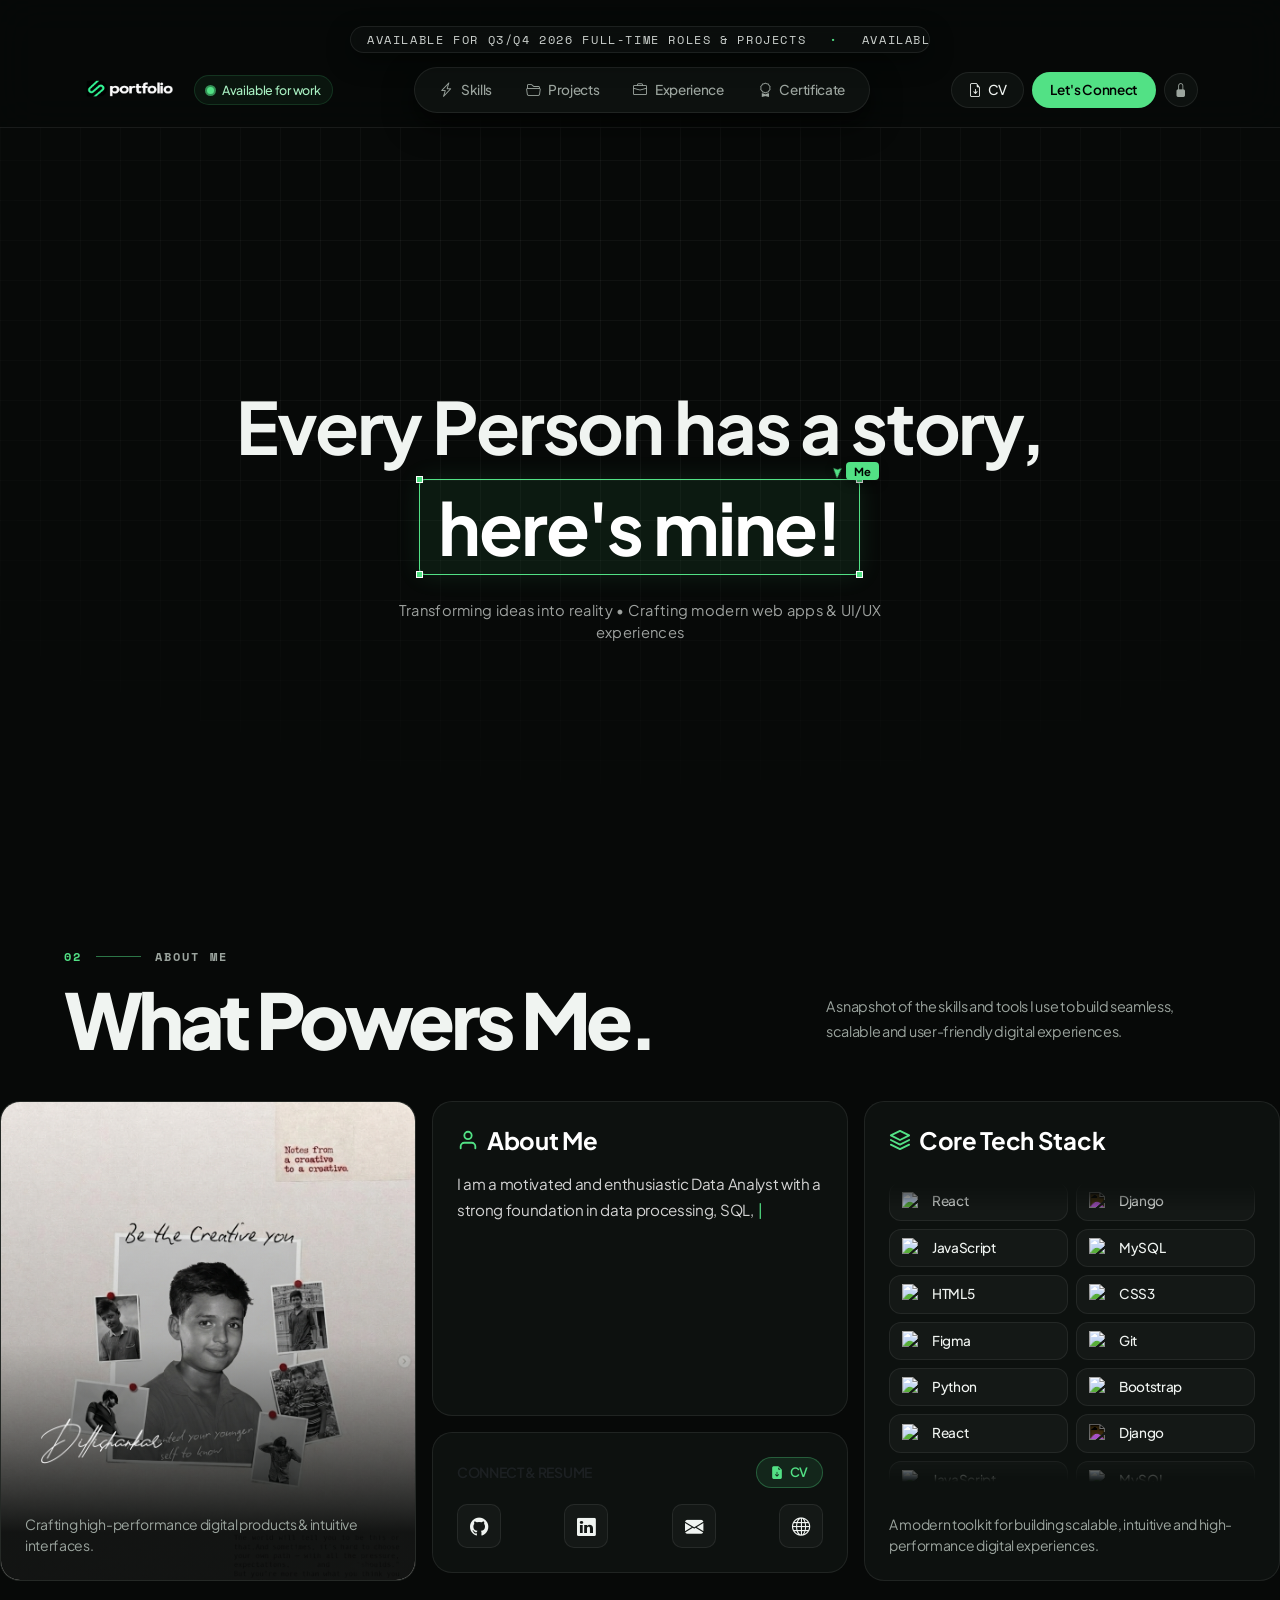
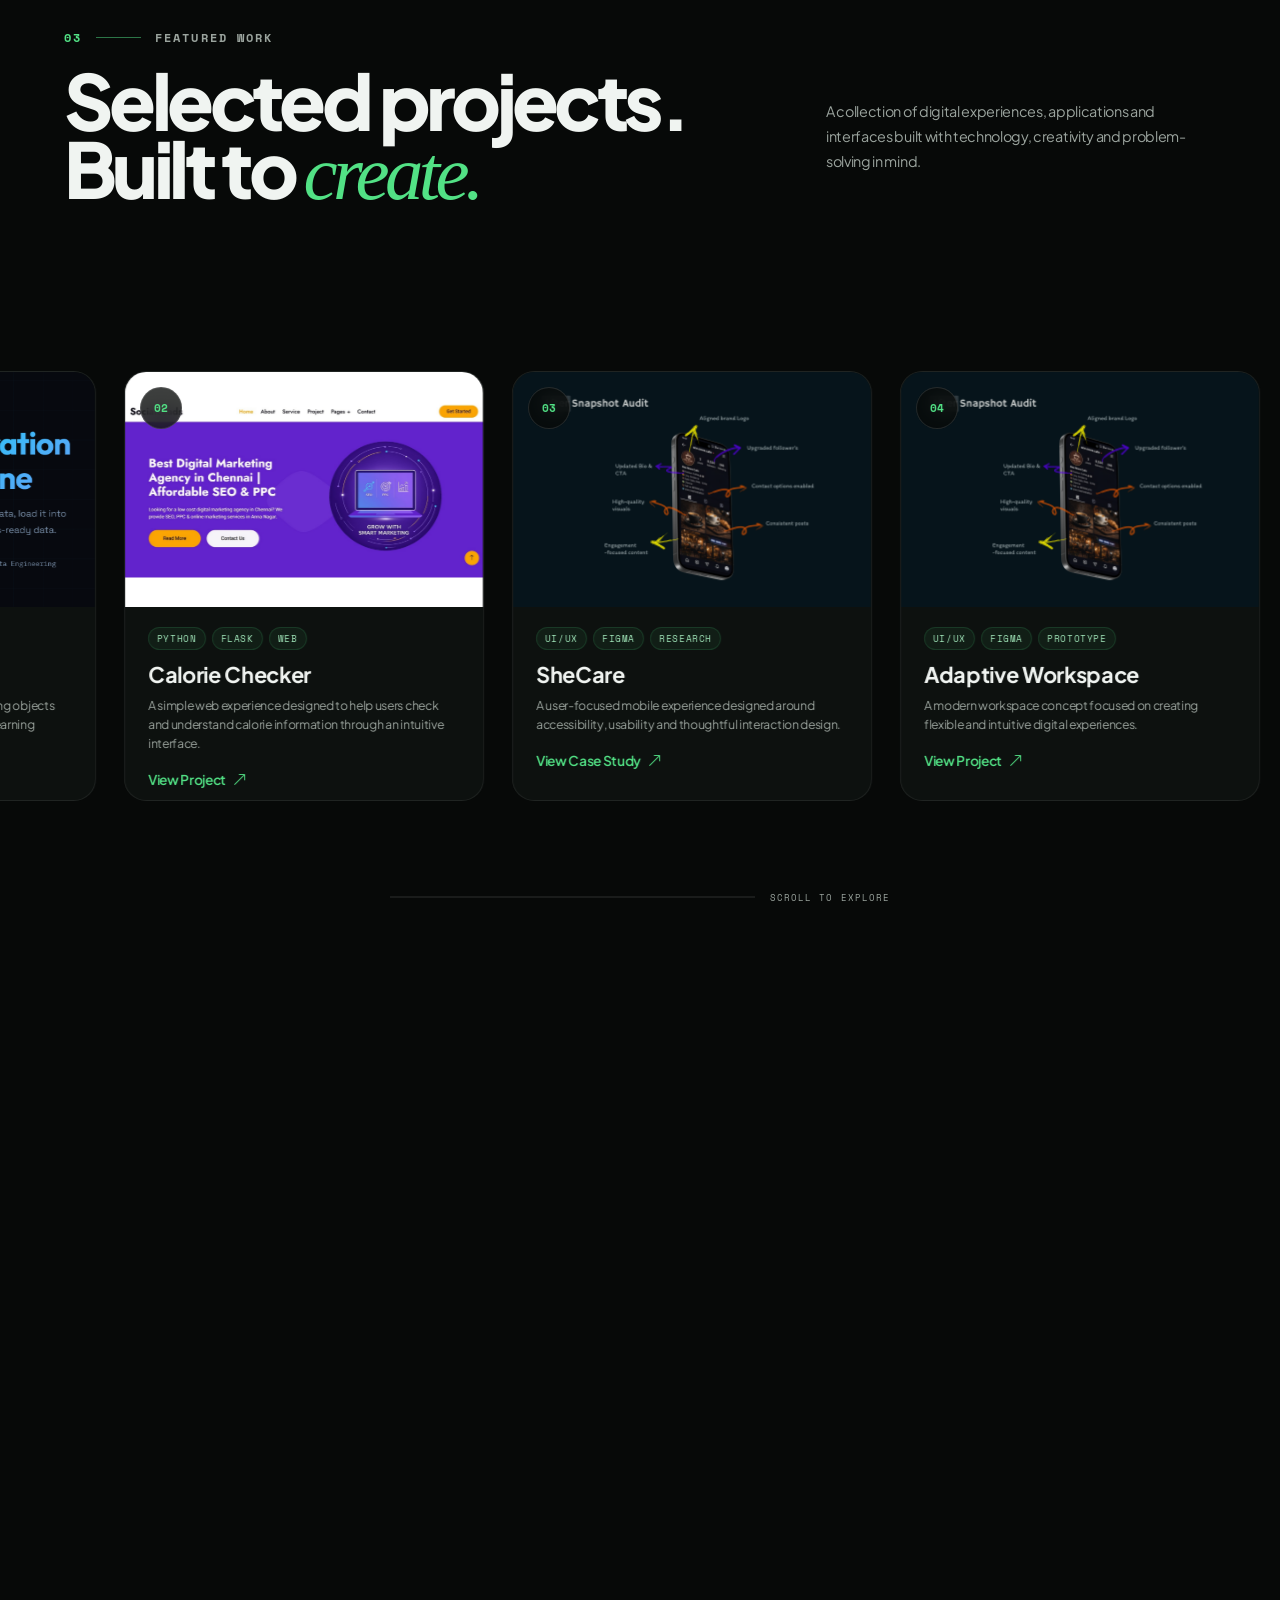
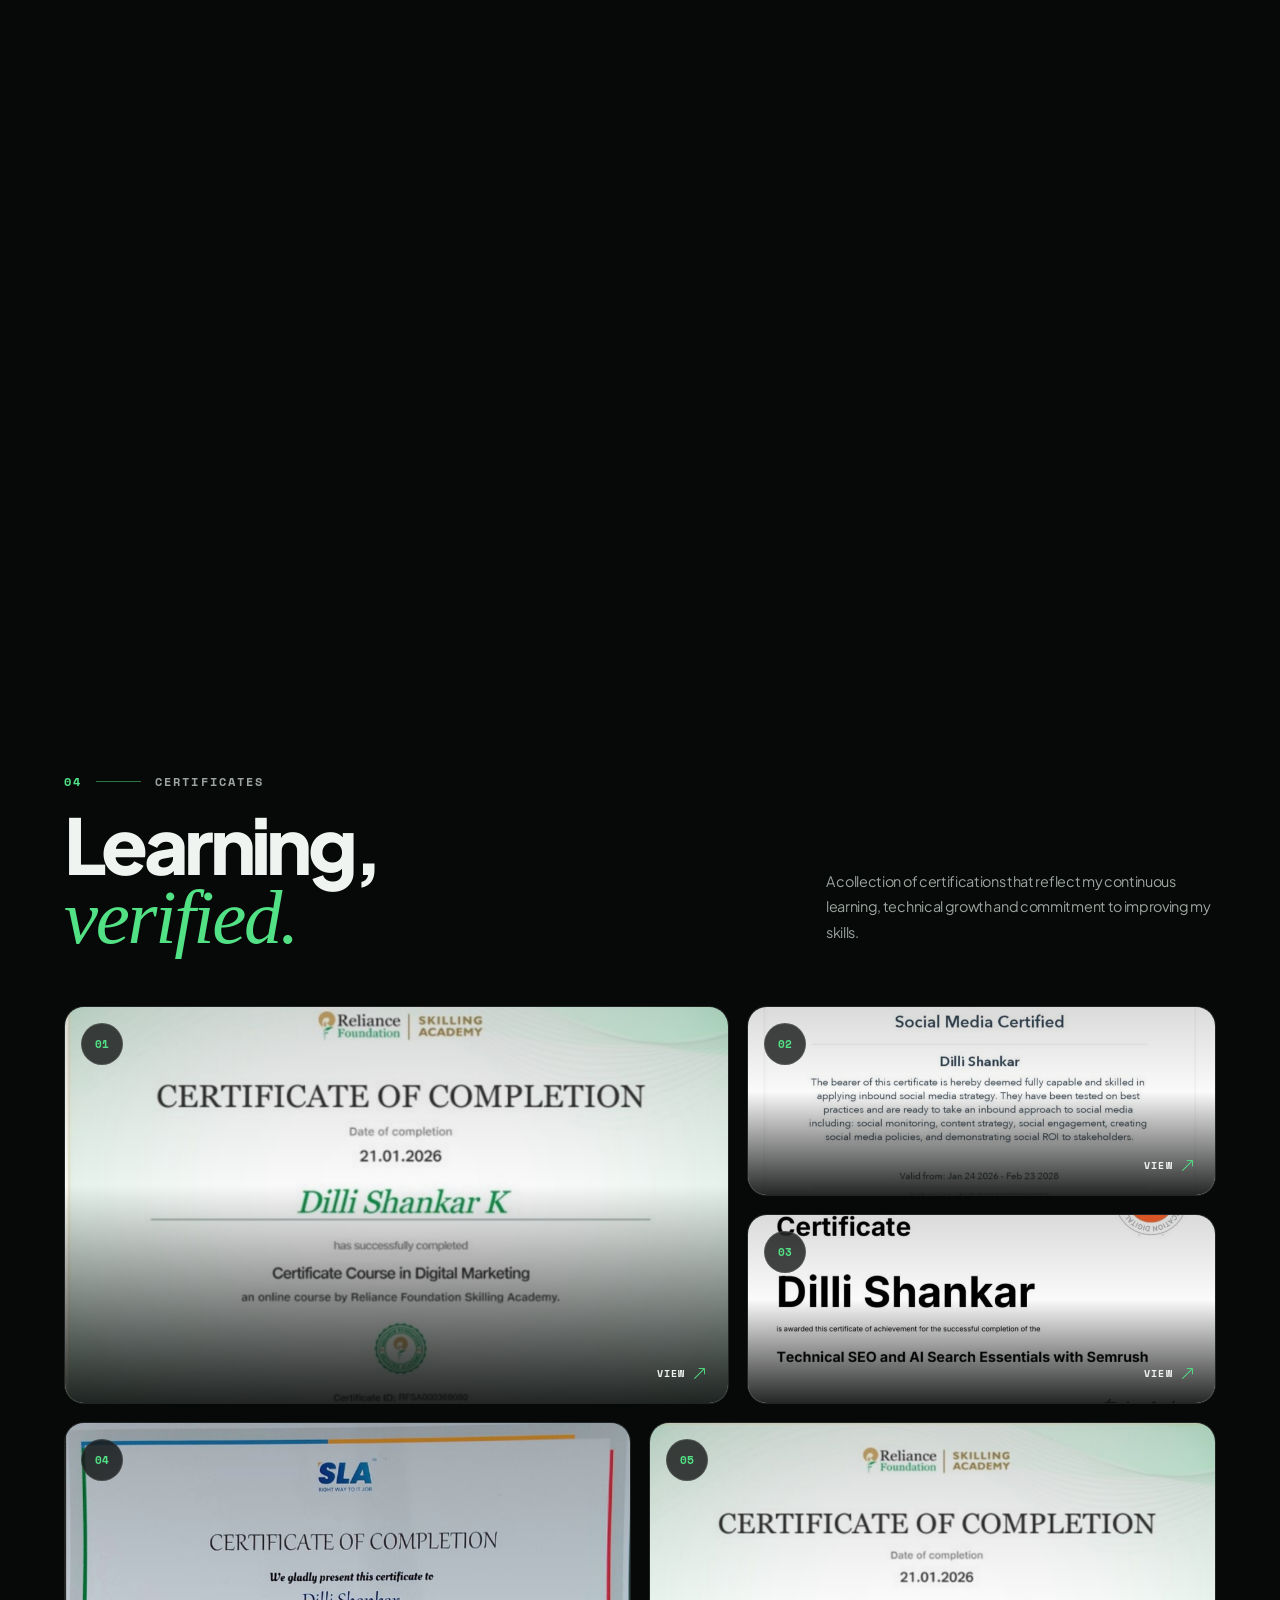
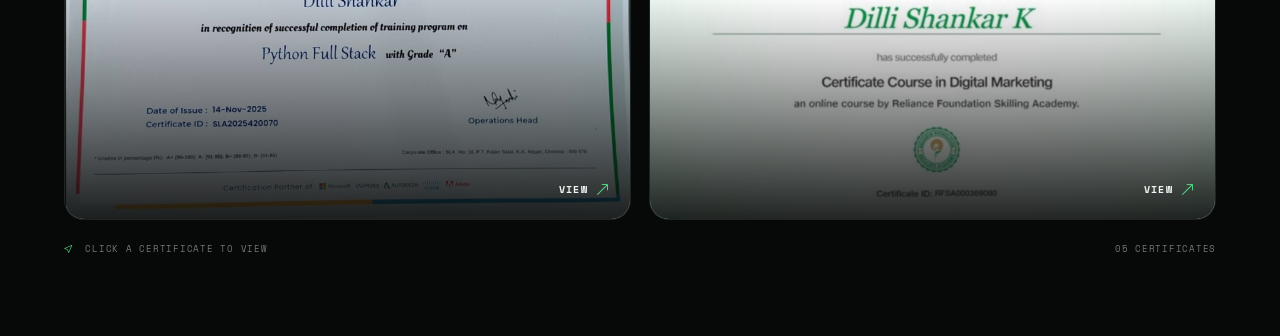
==== commit 6d340da2: "a" ====
--- a/index.html
+++ b/index.html
@@ -23,9 +23,43 @@
     <link rel="stylesheet" href="about.css">
     <link rel="stylesheet" href="projects.css">
     <link rel="stylesheet" href="certificates.css">
+    <link rel="stylesheet" href="website-transition.css">
 </head>
 
 <body class="bg-dark-theme">
+    <!-- ==================================================
+     PROFESSIONAL PORTFOLIO INTRO
+================================================== -->
+
+    <div class="portfolio-intro" id="portfolioIntro">
+
+        <div class="portfolio-intro-inner">
+
+            <div class="portfolio-logo-wrap">
+
+                <img src="Data/icon-frame.png" alt="DS" class="portfolio-intro-logo">
+
+            </div>
+
+
+            <div class="portfolio-intro-line">
+                <span></span>
+            </div>
+
+
+            <div class="portfolio-intro-meta">
+
+                <span>DILLI SHANKAR</span>
+
+                <span class="portfolio-intro-dot"></span>
+
+                <span>PORTFOLIO</span>
+
+            </div>
+
+        </div>
+
+    </div>
 
     <!-- FIXED TOP HEADER WRAPPER -->
     <header class="fixed-top-wrapper">
@@ -1146,21 +1180,18 @@
         </div>
 
     </section>
-<br>
+    <br>
 
     <!-- ==================================================
      CERTIFICATES SECTION
-     SCROLL CONTROLLED
+     GRID GALLERY
 ================================================== -->
 
     <section class="certificates-section" id="certificates">
 
-        <div class="certificates-sticky">
-
-            <!-- ==========================================
-             HEADER
-        =========================================== -->
-
+        <div class="certificates-container">
+
+            <!-- HEADER -->
             <div class="certificates-header">
 
                 <div class="certificates-label">
@@ -1201,253 +1232,176 @@
                 </div>
 
             </div>
-<br>
-<br>
-<br>
+
 
             <!-- ==========================================
-             CERTIFICATE VIEWPORT
+             CERTIFICATE GRID
         =========================================== -->
 
-            <div class="certificates-viewport">
-
-
-                <!-- ======================================
-                 CERTIFICATE 01
-            ======================================= -->
-
-                <article class="certificate-card" data-certificate="0">
-
-                    <div class="certificate-image-wrap">
-
-                        <img src="Data/certificate/certificate1.jpeg" alt="Certificate 01" class="certificate-image">
-
-                    </div>
-
-
-                    <div class="certificate-details">
-
-                        <div>
-
-                            <span class="certificate-category">
-                                CERTIFICATION
-                            </span>
-
-                            <h3>
-                                Certificate Title One
-                            </h3>
-
-                            <p>
-                                Issued by Certification Authority
-                            </p>
-
-                        </div>
-
-
-                        <span class="certificate-number">
-                            01
-                        </span>
-
-                    </div>
-
-                </article>
-
-
-
-                <!-- ======================================
-                 CERTIFICATE 02
-            ======================================= -->
-
-                <article class="certificate-card" data-certificate="1">
-
-                    <div class="certificate-image-wrap">
-
-                        <img src="Data/certificate/certificate2.jpeg" alt="Certificate 02" class="certificate-image">
-
-                    </div>
-
-
-                    <div class="certificate-details">
-
-                        <div>
-
-                            <span class="certificate-category">
-                                CERTIFICATION
-                            </span>
-
-                            <h3>
-                                Certificate Title Two
-                            </h3>
-
-                            <p>
-                                Issued by Certification Authority
-                            </p>
-
-                        </div>
-
-
-                        <span class="certificate-number">
-                            02
-                        </span>
-
-                    </div>
-
-                </article>
-
-
-
-                <!-- ======================================
-                 CERTIFICATE 03
-            ======================================= -->
-
-                <article class="certificate-card" data-certificate="2">
-
-                    <div class="certificate-image-wrap">
-
-                        <img src="Data/certificate/certificate3.jpeg" alt="Certificate 03" class="certificate-image">
-
-                    </div>
-
-
-                    <div class="certificate-details">
-
-                        <div>
-
-                            <span class="certificate-category">
-                                CERTIFICATION
-                            </span>
-
-                            <h3>
-                                Certificate Title Three
-                            </h3>
-
-                            <p>
-                                Issued by Certification Authority
-                            </p>
-
-                        </div>
-
-
-                        <span class="certificate-number">
-                            03
-                        </span>
-
-                    </div>
-
-                </article>
-
-
-
-                <!-- ======================================
-                 CERTIFICATE 04
-            ======================================= -->
-
-                <article class="certificate-card" data-certificate="3">
-
-                    <div class="certificate-image-wrap">
-
-                        <img src="Data/certificate/certificate4.jpg" alt="Certificate 04" class="certificate-image">
-
-                    </div>
-
-
-                    <div class="certificate-details">
-
-                        <div>
-
-                            <span class="certificate-category">
-                                CERTIFICATION
-                            </span>
-
-                            <h3>
-                                Certificate Title Four
-                            </h3>
-
-                            <p>
-                                Issued by Certification Authority
-                            </p>
-
-                        </div>
-
-
-                        <span class="certificate-number">
-                            04
-                        </span>
-
-                    </div>
-
-                </article>
-
-
-
-                <!-- ======================================
-                 CERTIFICATE 05
-            ======================================= -->
-
-                <article class="certificate-card" data-certificate="4">
-
-                    <div class="certificate-image-wrap">
-
-                        <img src="Data/certificate/certificate1.jpeg" alt="Certificate 05" class="certificate-image">
-
-                    </div>
-
-
-                    <div class="certificate-details">
-
-                        <div>
-
-                            <span class="certificate-category">
-                                CERTIFICATION
-                            </span>
-
-                            <h3>
-                                Certificate Title Five
-                            </h3>
-
-                            <p>
-                                Issued by Certification Authority
-                            </p>
-
-                        </div>
-
-
-                        <span class="certificate-number">
-                            05
-                        </span>
-
-                    </div>
-
-                </article>
-
-
-            </div>
-
-
-            <!-- ==========================================
-             SCROLL INDICATOR
-        =========================================== -->
-
-            <div class="certificates-scroll-indicator">
-
-                <div class="certificates-progress-track">
-
-                    <div class="certificates-progress-bar" id="certificatesProgressBar">
-                    </div>
-
-                </div>
-
-
-                <div class="certificates-counter">
-
-                    <span id="certificateCurrent">
+            <div class="certificates-grid">
+
+
+                <!-- CERTIFICATE 01 -->
+
+                <button class="certificate-card certificate-card-large" type="button"
+                    data-certificate="Data/certificate/certificate1.jpeg" aria-label="View Certificate 01">
+
+                    <img src="Data/certificate/certificate1.jpeg" alt="Certificate 01" class="certificate-image">
+
+                    <span class="certificate-overlay"></span>
+
+                    <span class="certificate-card-number">
                         01
                     </span>
 
-                    <span class="counter-divider"></span>
-
-                    <span id="certificateTotal">
+                    <span class="certificate-view">
+                        VIEW
+                        <i class="bi bi-arrow-up-right"></i>
+                    </span>
+
+                </button>
+
+
+
+                <!-- CERTIFICATE 02 -->
+
+                <button class="certificate-card" type="button" data-certificate="Data/certificate/certificate2.jpeg"
+                    aria-label="View Certificate 02">
+
+                    <img src="Data/certificate/certificate2.jpeg" alt="Certificate 02" class="certificate-image">
+
+                    <span class="certificate-overlay"></span>
+
+                    <span class="certificate-card-number">
+                        02
+                    </span>
+
+                    <span class="certificate-view">
+                        VIEW
+                        <i class="bi bi-arrow-up-right"></i>
+                    </span>
+
+                </button>
+
+
+
+                <!-- CERTIFICATE 03 -->
+
+                <button class="certificate-card" type="button" data-certificate="Data/certificate/certificate3.jpeg"
+                    aria-label="View Certificate 03">
+
+                    <img src="Data/certificate/certificate3.jpeg" alt="Certificate 03" class="certificate-image">
+
+                    <span class="certificate-overlay"></span>
+
+                    <span class="certificate-card-number">
+                        03
+                    </span>
+
+                    <span class="certificate-view">
+                        VIEW
+                        <i class="bi bi-arrow-up-right"></i>
+                    </span>
+
+                </button>
+
+
+
+                <!-- CERTIFICATE 04 -->
+
+                <button class="certificate-card certificate-card-wide" type="button"
+                    data-certificate="Data/certificate/certificate4.jpg" aria-label="View Certificate 04">
+
+                    <img src="Data/certificate/certificate4.jpg" alt="Certificate 04" class="certificate-image">
+
+                    <span class="certificate-overlay"></span>
+
+                    <span class="certificate-card-number">
+                        04
+                    </span>
+
+                    <span class="certificate-view">
+                        VIEW
+                        <i class="bi bi-arrow-up-right"></i>
+                    </span>
+
+                </button>
+
+
+
+                <!-- CERTIFICATE 05 -->
+
+                <button class="certificate-card certificate-card-wide" type="button"
+                    data-certificate="Data/certificate/certificate1.jpeg" aria-label="View Certificate 05">
+
+                    <img src="Data/certificate/certificate1.jpeg" alt="Certificate 05" class="certificate-image">
+
+                    <span class="certificate-overlay"></span>
+
+                    <span class="certificate-card-number">
                         05
+                    </span>
+
+                    <span class="certificate-view">
+                        VIEW
+                        <i class="bi bi-arrow-up-right"></i>
+                    </span>
+
+                </button>
+
+            </div>
+
+
+            <!-- SMALL FOOTER NOTE -->
+
+            <div class="certificates-footer">
+
+                <span>
+                    <i class="bi bi-cursor"></i>
+                    Click a certificate to view
+                </span>
+
+                <span>
+                    05 CERTIFICATES
+                </span>
+
+            </div>
+
+        </div>
+
+
+        <!-- ==================================================
+         CERTIFICATE ZOOM MODAL
+    ================================================== -->
+
+        <div class="certificate-modal" id="certificateModal" aria-hidden="true">
+
+            <div class="certificate-modal-backdrop"></div>
+
+
+            <div class="certificate-modal-content" role="dialog" aria-modal="true" aria-label="Certificate preview">
+
+                <button type="button" class="certificate-modal-close" id="certificateModalClose"
+                    aria-label="Close certificate">
+                    <i class="bi bi-x-lg"></i>
+                </button>
+
+
+                <div class="certificate-modal-image-wrap">
+
+                    <img src="" alt="Certificate preview" id="certificateModalImage" class="certificate-modal-image">
+
+                </div>
+
+
+                <div class="certificate-modal-footer">
+
+                    <span class="modal-certificate-label">
+                        CERTIFICATE
+                    </span>
+
+                    <span id="certificateModalNumber" class="modal-certificate-number">
+                        01
                     </span>
 
                 </div>
@@ -1463,6 +1417,8 @@
     <script src="script.js"></script>
     <script src="projects.js"></script>
     <script src="certificates.js"></script>
+    <script src="website-transition.js"></script>
+
 </body>
 
 </html>
--- a/certificates.css
+++ b/certificates.css
@@ -1,640 +1,1013 @@
 /* ==================================================
-   CERTIFICATES SECTION
-   SCROLL CONTROLLED SHOWCASE
+   CERTIFICATES
+   GRID GALLERY
 ================================================== */
 
 .certificates-section {
+
     position: relative;
 
-    height: 500vh;
+    width: 100%;
 
     background: #070908;
 
-    overflow: clip;
-}
-
-
-/* ==================================================
-   STICKY AREA
-================================================== */
-
-.certificates-sticky {
-
-    position: sticky;
-
-    top: 0;
+    overflow: hidden;
+
+    padding: 120px 0 80px;
+}
+
+
+/* ==================================================
+   CONTAINER
+================================================== */
+
+.certificates-container {
+
+    width: min(1400px, 90%);
+
+    margin: 0 auto;
+}
+
+
+/* ==================================================
+   HEADER
+================================================== */
+
+.certificates-header {
+
+    margin-bottom: 55px;
+}
+
+
+.certificates-label {
+
+    display: flex;
+
+    align-items: center;
+
+    gap: 14px;
+
+    margin-bottom: 20px;
+
+    color: #9ba49e;
+
+    font-family: 'Space Mono', monospace;
+
+    font-size: 0.72rem;
+
+    font-weight: 700;
+
+    letter-spacing: 0.18em;
+
+    text-transform: uppercase;
+}
+
+
+.certificates-number {
+
+    color: #52e185;
+}
+
+
+.certificates-line {
+
+    width: 45px;
+
+    height: 1px;
+
+    background: rgba(82, 225, 133, 0.5);
+}
+
+
+/* ==================================================
+   HEADING
+================================================== */
+
+.certificates-heading-row {
+
+    display: flex;
+
+    align-items: flex-end;
+
+    justify-content: space-between;
+
+    gap: 60px;
+}
+
+
+.certificates-title {
+
+    margin: 0;
+
+    max-width: 760px;
+
+    color: #f0f4f1;
+
+    font-family: 'Plus Jakarta Sans', sans-serif;
+
+    font-size: clamp(3.5rem, 6vw, 6rem);
+
+    font-weight: 800;
+
+    line-height: 0.88;
+
+    letter-spacing: -0.06em;
+}
+
+
+.certificates-title em {
+
+    color: #52e185;
+
+    font-family: 'Playfair Display', serif;
+
+    font-weight: 400;
+
+    letter-spacing: -0.03em;
+}
+
+
+.certificates-description {
+
+    max-width: 390px;
+
+    margin: 0 0 5px;
+
+    color: #9ba49e;
+
+    font-size: 0.9rem;
+
+    line-height: 1.8;
+}
+
+
+/* ==================================================
+   GRID
+================================================== */
+
+.certificates-grid {
+
+    display: grid;
+
+    grid-template-columns:
+        repeat(12, minmax(0, 1fr));
+
+    grid-auto-rows: 190px;
+
+    gap: 18px;
 
     width: 100%;
-
-    height: 100vh;
-
-    min-height: 680px;
+}
+
+
+/* ==================================================
+   CARD
+================================================== */
+
+.certificate-card {
+
+    position: relative;
+
+    display: block;
+
+    width: 100%;
+
+    height: 100%;
+
+    padding: 0;
+
+    border: 1px solid rgba(255, 255, 255, 0.08);
+
+    border-radius: 20px;
 
     overflow: hidden;
 
+    background: #0d110f;
+
+    cursor: pointer;
+
+    appearance: none;
+
+    -webkit-appearance: none;
+
+    text-align: left;
+
+    isolation: isolate;
+
+    transition:
+        transform 0.5s cubic-bezier(0.16, 1, 0.3, 1),
+        border-color 0.35s ease,
+        box-shadow 0.5s ease;
+}
+
+
+/* ==================================================
+   DIFFERENT RECTANGLE SIZES
+================================================== */
+
+
+/* 01 — Large */
+
+.certificate-card-large {
+
+    grid-column: span 7;
+
+    grid-row: span 2;
+}
+
+
+/* 02 */
+
+.certificate-card:nth-child(2) {
+
+    grid-column: span 5;
+
+    grid-row: span 1;
+}
+
+
+/* 03 */
+
+.certificate-card:nth-child(3) {
+
+    grid-column: span 5;
+
+    grid-row: span 1;
+}
+
+
+/* 04 */
+
+.certificate-card-wide {
+
+    grid-column: span 6;
+
+    grid-row: span 2;
+}
+
+
+/* 05 */
+
+.certificate-card:nth-child(5) {
+
+    grid-column: span 6;
+
+    grid-row: span 2;
+}
+
+
+/* ==================================================
+   IMAGE
+================================================== */
+
+.certificate-image {
+
+    position: absolute;
+
+    inset: 0;
+
+    width: 100%;
+
+    height: 100%;
+
+    display: block;
+
+    object-fit: cover;
+
+    transition:
+        transform 0.8s cubic-bezier(0.16, 1, 0.3, 1);
+}
+
+
+/* ==================================================
+   DARK OVERLAY
+================================================== */
+
+.certificate-overlay {
+
+    position: absolute;
+
+    inset: 0;
+
+    z-index: 1;
+
+    background:
+        linear-gradient(
+            180deg,
+            rgba(7, 9, 8, 0.15) 0%,
+            rgba(7, 9, 8, 0.02) 45%,
+            rgba(7, 9, 8, 0.88) 100%
+        );
+
+    pointer-events: none;
+}
+
+
+/* ==================================================
+   NUMBER
+================================================== */
+
+.certificate-card-number {
+
+    position: absolute;
+
+    top: 16px;
+
+    left: 16px;
+
+    z-index: 3;
+
+    width: 42px;
+
+    height: 42px;
+
     display: flex;
 
+    align-items: center;
+
+    justify-content: center;
+
+    border-radius: 50%;
+
+    background: rgba(7, 9, 8, 0.75);
+
+    border: 1px solid rgba(255, 255, 255, 0.12);
+
+    backdrop-filter: blur(12px);
+
+    -webkit-backdrop-filter: blur(12px);
+
+    color: #52e185;
+
+    font-family: 'Space Mono', monospace;
+
+    font-size: 0.68rem;
+
+    font-weight: 700;
+}
+
+
+/* ==================================================
+   VIEW LABEL
+================================================== */
+
+.certificate-view {
+
+    position: absolute;
+
+    right: 20px;
+
+    bottom: 18px;
+
+    z-index: 3;
+
+    display: flex;
+
+    align-items: center;
+
+    gap: 7px;
+
+    color: #f0f4f1;
+
+    font-family: 'Space Mono', monospace;
+
+    font-size: 0.62rem;
+
+    font-weight: 700;
+
+    letter-spacing: 0.12em;
+}
+
+
+.certificate-view i {
+
+    color: #52e185;
+
+    font-size: 0.9rem;
+}
+
+
+/* ==================================================
+   HOVER
+================================================== */
+
+@media (hover: hover) and (pointer: fine) {
+
+    .certificate-card:hover {
+
+        transform: translateY(-6px);
+
+        border-color:
+            rgba(82, 225, 133, 0.38);
+
+        box-shadow:
+            0 25px 60px rgba(0, 0, 0, 0.38);
+    }
+
+
+    .certificate-card:hover .certificate-image {
+
+        transform: scale(1.045);
+    }
+
+
+    .certificate-card:hover .certificate-view {
+
+        color: #52e185;
+    }
+
+}
+
+
+/* ==================================================
+   FOCUS
+================================================== */
+
+.certificate-card:focus-visible {
+
+    outline: 2px solid #52e185;
+
+    outline-offset: 4px;
+}
+
+
+/* ==================================================
+   FOOTER
+================================================== */
+
+.certificates-footer {
+
+    display: flex;
+
+    align-items: center;
+
+    justify-content: space-between;
+
+    margin-top: 22px;
+
+    color: #6f7973;
+
+    font-family: 'Space Mono', monospace;
+
+    font-size: 0.58rem;
+
+    letter-spacing: 0.08em;
+
+    text-transform: uppercase;
+}
+
+
+.certificates-footer i {
+
+    margin-right: 5px;
+
+    color: #52e185;
+}
+
+
+/* ==================================================
+   MODAL
+================================================== */
+
+.certificate-modal {
+
+    position: fixed;
+
+    inset: 0;
+
+    z-index: 2000;
+
+    display: flex;
+
+    align-items: center;
+
+    justify-content: center;
+
+    padding: 30px;
+
+    visibility: hidden;
+
+    opacity: 0;
+
+    pointer-events: none;
+
+    transition:
+        opacity 0.35s ease,
+        visibility 0.35s ease;
+}
+
+
+.certificate-modal.is-open {
+
+    visibility: visible;
+
+    opacity: 1;
+
+    pointer-events: auto;
+}
+
+
+/* ==================================================
+   MODAL BACKDROP
+================================================== */
+
+.certificate-modal-backdrop {
+
+    position: absolute;
+
+    inset: 0;
+
+    background:
+        rgba(3, 5, 4, 0.88);
+
+    backdrop-filter: blur(14px);
+
+    -webkit-backdrop-filter: blur(14px);
+}
+
+
+/* ==================================================
+   MODAL CONTENT
+================================================== */
+
+.certificate-modal-content {
+
+    position: relative;
+
+    z-index: 2;
+
+    width: min(1100px, 94vw);
+
+    max-height: 92vh;
+
+    display: flex;
+
     flex-direction: column;
 
+    background: #0d110f;
+
+    border: 1px solid rgba(255, 255, 255, 0.12);
+
+    border-radius: 22px;
+
+    overflow: hidden;
+
+    box-shadow:
+        0 40px 120px rgba(0, 0, 0, 0.65);
+
+    transform:
+        scale(0.88)
+        translateY(20px);
+
+    transition:
+        transform 0.45s
+        cubic-bezier(0.16, 1, 0.3, 1);
+}
+
+
+.certificate-modal.is-open
+.certificate-modal-content {
+
+    transform:
+        scale(1)
+        translateY(0);
+}
+
+
+/* ==================================================
+   MODAL IMAGE
+================================================== */
+
+.certificate-modal-image-wrap {
+
+    width: 100%;
+
+    min-height: 0;
+
+    display: flex;
+
+    align-items: center;
+
     justify-content: center;
-}
-
-
-/* ==================================================
-   HEADER
-================================================== */
-
-.certificates-header {
-
-    position: relative;
+
+    background: #080b09;
+
+    padding: 25px;
+}
+
+
+.certificate-modal-image {
+
+    display: block;
+
+    max-width: 100%;
+
+    max-height: 76vh;
+
+    width: auto;
+
+    height: auto;
+
+    object-fit: contain;
+
+    border-radius: 8px;
+}
+
+
+/* ==================================================
+   CLOSE BUTTON
+================================================== */
+
+.certificate-modal-close {
+
+    position: absolute;
+
+    top: 15px;
+
+    right: 15px;
 
     z-index: 10;
 
-    width: min(1400px, 90%);
-
-    margin: 0 auto;
-}
-
-
-.certificates-label {
+    width: 44px;
+
+    height: 44px;
 
     display: flex;
 
     align-items: center;
 
-    gap: 14px;
-
-    margin-bottom: 20px;
+    justify-content: center;
+
+    border: 1px solid rgba(255, 255, 255, 0.12);
+
+    border-radius: 50%;
+
+    background: rgba(7, 9, 8, 0.75);
+
+    backdrop-filter: blur(10px);
+
+    -webkit-backdrop-filter: blur(10px);
+
+    color: #f0f4f1;
+
+    cursor: pointer;
+
+    transition:
+        background 0.25s ease,
+        border-color 0.25s ease,
+        color 0.25s ease;
+}
+
+
+.certificate-modal-close:hover {
+
+    background: rgba(82, 225, 133, 0.12);
+
+    border-color: #52e185;
+
+    color: #52e185;
+}
+
+
+/* ==================================================
+   MODAL FOOTER
+================================================== */
+
+.certificate-modal-footer {
+
+    min-height: 60px;
+
+    padding: 15px 22px;
+
+    display: flex;
+
+    align-items: center;
+
+    justify-content: space-between;
+
+    border-top: 1px solid rgba(255, 255, 255, 0.08);
+
+    background: #0d110f;
+}
+
+
+.modal-certificate-label {
 
     color: #9ba49e;
 
     font-family: 'Space Mono', monospace;
 
+    font-size: 0.58rem;
+
+    letter-spacing: 0.15em;
+}
+
+
+.modal-certificate-number {
+
+    color: #52e185;
+
+    font-family: 'Space Mono', monospace;
+
     font-size: 0.7rem;
 
     font-weight: 700;
-
-    letter-spacing: 0.18em;
-
-    text-transform: uppercase;
-}
-
-
-.certificates-number {
-
-    color: #52e185;
-}
-
-
-.certificates-line {
-
-    width: 45px;
-
-    height: 1px;
-
-    background: rgba(82, 225, 133, 0.5);
-}
-
-
-/* ==================================================
-   HEADING
-================================================== */
-
-.certificates-heading-row {
-
-    display: flex;
-
-    align-items: flex-end;
-
-    justify-content: space-between;
-
-    gap: 60px;
-}
-
-
-.certificates-title {
-
-    margin: 0;
-
-    color: #f0f4f1;
-
-    font-family: 'Plus Jakarta Sans', sans-serif;
-
-    font-size: clamp(3.5rem, 6.5vw, 6.5rem);
-
-    font-weight: 800;
-
-    line-height: 0.88;
-
-    letter-spacing: -0.06em;
-}
-
-
-.certificates-title em {
-
-    color: #52e185;
-
-    font-family: 'Playfair Display', serif;
-
-    font-weight: 400;
-
-    letter-spacing: -0.03em;
-}
-
-
-.certificates-description {
-
-    max-width: 390px;
-
-    margin: 0 0 5px;
-
-    color: #9ba49e;
-
-    font-size: 0.9rem;
-
-    line-height: 1.8;
-}
-
-
-/* ==================================================
-   CERTIFICATE VIEWPORT
-================================================== */
-
-.certificates-viewport {
-
-    position: relative;
-
-    width: 100%;
-
-    height: 480px;
-
-    margin-top: 30px;
-}
-
-
-/* ==================================================
-   CERTIFICATE CARD
-================================================== */
-
-.certificate-card {
-    position: absolute;
-
-    left: 50%;
-    top: 50%;
-
-    width: min(760px, 68vw);
-
-    background: rgba(13, 17, 15, 0.72);
-
-    border: 1px solid rgba(255, 255, 255, 0.12);
-
-    border-radius: 22px;
-
-    overflow: hidden;
-
-    backdrop-filter: blur(18px);
-    -webkit-backdrop-filter: blur(18px);
-
-    box-shadow:
-        0 25px 70px rgba(0, 0, 0, 0.35);
-
-    transform-origin: center center;
-
-    will-change: transform;
-
-    pointer-events: none;
+}
+
+
+/* ==================================================
+   TABLET
+================================================== */
+
+@media (max-width: 991px) {
+
+    .certificates-section {
+
+        padding: 100px 0 65px;
+    }
+
+
+    .certificates-container {
+
+        width: calc(100% - 40px);
+    }
+
+
+    .certificates-heading-row {
+
+        display: block;
+    }
+
+
+    .certificates-description {
+
+        margin-top: 24px;
+
+        max-width: 600px;
+    }
+
+
+    .certificates-grid {
+
+        grid-template-columns:
+            repeat(2, minmax(0, 1fr));
+
+        grid-auto-rows: 220px;
+
+        gap: 14px;
+    }
+
+
+    .certificate-card-large {
+
+        grid-column: span 2;
+
+        grid-row: span 1;
+    }
+
+
+    .certificate-card:nth-child(2),
+    .certificate-card:nth-child(3) {
+
+        grid-column: span 1;
+
+        grid-row: span 1;
+    }
+
+
+    .certificate-card-wide {
+
+        grid-column: span 1;
+
+        grid-row: span 1;
+    }
+
+
+    .certificate-card:nth-child(5) {
+
+        grid-column: span 1;
+
+        grid-row: span 1;
+    }
+
+}
+
+
+/* ==================================================
+   MOBILE
+================================================== */
+
+@media (max-width: 600px) {
+
+    .certificates-section {
+
+        padding: 80px 0 50px;
+    }
+
+
+    .certificates-container {
+
+        width: calc(100% - 28px);
+    }
+
+
+    .certificates-header {
+
+        margin-bottom: 35px;
+    }
+
+
+    .certificates-label {
+
+        gap: 9px;
+
+        font-size: 0.58rem;
+
+        margin-bottom: 17px;
+    }
+
+
+    .certificates-line {
+
+        width: 28px;
+    }
+
+
+    .certificates-title {
+
+        font-size: clamp(
+            2.8rem,
+            15vw,
+            4.5rem
+        );
+
+        line-height: 0.9;
+    }
+
+
+    .certificates-description {
+
+        margin-top: 20px;
+
+        font-size: 0.75rem;
+
+        line-height: 1.65;
+    }
+
+
+    /* ==============================================
+       MOBILE GRID
+    ============================================== */
+
+    .certificates-grid {
+
+        grid-template-columns:
+            repeat(2, minmax(0, 1fr));
+
+        grid-auto-rows: 170px;
+
+        gap: 10px;
+    }
+
+
+    .certificate-card {
+
+        border-radius: 14px;
+    }
+
 
     /*
-       IMPORTANT:
-       No opacity.
-       No filter.
-       No border animation.
+       First certificate gets full width
     */
-}
-
-
-/* ==================================================
-   CERTIFICATE IMAGE
-================================================== */
-
-
-.certificate-image {
-
-    width: 100%;
-
-    height: 100%;
-
-    display: block;
-
-    object-fit: cover;
-}
-
-
-.certificate-image-wrap {
-    width: 100%;
-
-    aspect-ratio: 16 / 9;
-
-    overflow: hidden;
-
-    background: rgba(255, 255, 255, 0.025);
-}
-
-
-.certificate-details {
-    min-height: 88px;
-
-    display: flex;
-    align-items: center;
-    justify-content: space-between;
-
-    padding: 18px 24px;
-
-    background: rgba(7, 9, 8, 0.42);
-
-    border-top: 1px solid rgba(255, 255, 255, 0.08);
-}
-
-
-.certificate-category {
-
-    display: block;
-
-    margin-bottom: 5px;
-
-    color: #52e185;
-
-    font-family: 'Space Mono', monospace;
-
-    font-size: 0.55rem;
-
-    font-weight: 700;
-
-    letter-spacing: 0.12em;
-}
-
-
-.certificate-details h3 {
-
-    margin: 0 0 4px;
-
-    color: #f0f4f1;
-
-    font-size: 1.15rem;
-
-    font-weight: 700;
-
-    letter-spacing: -0.03em;
-}
-
-
-.certificate-details p {
-
-    margin: 0;
-
-    color: #9ba49e;
-
-    font-size: 0.7rem;
-}
-
-
-.certificate-number {
-
-    flex-shrink: 0;
-
-    color: #52e185;
-
-    font-family: 'Space Mono', monospace;
-
-    font-size: 0.7rem;
-
-    font-weight: 700;
-}
-
-
-/* ==================================================
-   SCROLL INDICATOR
-================================================== */
-
-.certificates-scroll-indicator {
-
-    position: absolute;
-
-    left: 50%;
-
-    bottom: 28px;
-
-    transform: translateX(-50%);
-
-    width: min(500px, 70%);
-
-    z-index: 20;
-
-    display: flex;
-
-    align-items: center;
-
-    gap: 15px;
-}
-
-
-.certificates-progress-track {
-
-    flex: 1;
-
-    height: 2px;
-
-    background: rgba(255, 255, 255, 0.08);
-
-    overflow: hidden;
-}
-
-
-.certificates-progress-bar {
-
-    width: 0%;
-
-    height: 100%;
-
-    background: #52e185;
-
-    transform-origin: left center;
-}
-
-
-.certificates-counter {
-
-    display: flex;
-
-    align-items: center;
-
-    gap: 9px;
-
-    color: #9ba49e;
-
-    font-family: 'Space Mono', monospace;
-
-    font-size: 0.6rem;
-}
-
-
-.certificates-counter span:first-child {
-
-    color: #52e185;
-
-    font-weight: 700;
-}
-
-
-.counter-divider {
-
-    width: 22px;
-
-    height: 1px;
-
-    background: rgba(255, 255, 255, 0.2);
-}
-
-
-/* ==================================================
-   TABLET
-================================================== */
-
-@media (max-width: 991px) {
-
-    .certificates-section {
-
-        height: 500vh;
-    }
-
-
-    .certificates-sticky {
-
-        min-height: 620px;
-    }
-
-
-    .certificates-header {
-
-        width: calc(100% - 36px);
-    }
-
-
-    .certificates-heading-row {
-
-        display: block;
-    }
-
-
-    .certificates-title {
-
-        font-size: clamp(3.2rem, 12vw, 5rem);
-    }
-
-
-    .certificates-description {
+
+    .certificate-card-large {
+
+        grid-column: span 2;
+
+        grid-row: span 1;
+    }
+
+
+    /*
+       02 + 03 side by side
+    */
+
+    .certificate-card:nth-child(2),
+    .certificate-card:nth-child(3) {
+
+        grid-column: span 1;
+
+        grid-row: span 1;
+    }
+
+
+    /*
+       04 + 05 full width
+       gives the gallery a nice rhythm
+    */
+
+    .certificate-card-wide,
+    .certificate-card:nth-child(5) {
+
+        grid-column: span 2;
+
+        grid-row: span 1;
+    }
+
+
+    .certificate-card-number {
+
+        top: 10px;
+
+        left: 10px;
+
+        width: 34px;
+
+        height: 34px;
+
+        font-size: 0.55rem;
+    }
+
+
+    .certificate-view {
+
+        right: 12px;
+
+        bottom: 11px;
+
+        font-size: 0.5rem;
+
+        gap: 4px;
+    }
+
+
+    .certificate-view i {
+
+        font-size: 0.7rem;
+    }
+
+
+    .certificates-footer {
+
+        margin-top: 16px;
+
+        font-size: 0.48rem;
+    }
+
+
+    /* ==============================================
+       MOBILE MODAL
+    ============================================== */
+
+    .certificate-modal {
+
+        padding: 12px;
+    }
+
+
+    .certificate-modal-content {
+
+        width: 100%;
+
+        max-height: 94vh;
+
+        border-radius: 16px;
+    }
+
+
+    .certificate-modal-image-wrap {
+
+        padding: 12px;
+    }
+
+
+    .certificate-modal-image {
 
         max-width: 100%;
 
-        margin-top: 22px;
-    }
-
-
-    .certificates-viewport {
-
-        height: 430px;
-
-        margin-top: 20px;
-    }
-
-
-    .certificate-card {
-
-        width: calc(100% - 40px);
-
-        max-width: 680px;
-
-        border-radius: 18px;
-    }
-
-
-    .certificate-details {
-
-        padding: 16px 20px;
-    }
-
-}
-
-
-/* ==================================================
-   MOBILE
-================================================== */
-
-@media (max-width: 600px) {
-
-    .certificates-section {
-
-        height: 500vh;
-    }
-
-
-    .certificates-sticky {
-
-        min-height: 620px;
-
-        justify-content: center;
-    }
-
-
-    .certificates-header {
-
-        width: calc(100% - 28px);
-    }
-
-
-    .certificates-label {
-
-        gap: 9px;
-
-        margin-bottom: 17px;
-
-        font-size: 0.58rem;
-    }
-
-
-    .certificates-line {
-
-        width: 28px;
-    }
-
-
-    .certificates-heading-row {
-
-        display: block;
-    }
-
-
-    .certificates-title {
-
-        font-size: clamp(2.8rem, 15vw, 4.5rem);
-
-        line-height: 0.9;
-    }
-
-
-    .certificates-description {
-
-        margin-top: 20px;
-
-        font-size: 0.76rem;
-
-        line-height: 1.65;
-    }
-
-
-    .certificates-viewport {
-
-        height: 350px;
-
-        margin-top: 25px;
-    }
-
-
-    .certificate-card {
-
-        width: calc(100% - 24px);
-
-        border-radius: 16px;
-    }
-
-
-    .certificate-image-wrap {
-
-        aspect-ratio: 4 / 3;
-    }
-
-
-    .certificate-details {
-
-        min-height: 82px;
-
-        padding: 14px 16px;
-
-        gap: 12px;
-    }
-
-
-    .certificate-category {
-
-        font-size: 0.48rem;
-
-        margin-bottom: 4px;
-    }
-
-
-    .certificate-details h3 {
-
-        font-size: 0.95rem;
-    }
-
-
-    .certificate-details p {
-
-        font-size: 0.62rem;
-    }
-
-
-    .certificate-number {
-
-        font-size: 0.6rem;
-    }
-
-
-    .certificates-scroll-indicator {
-
-        bottom: 20px;
-
-        width: calc(100% - 40px);
-
-        gap: 10px;
-    }
-
-
-    .certificates-counter {
-
-        font-size: 0.52rem;
-    }
-
-
-    .counter-divider {
-
-        width: 15px;
-    }
-
-}
-
-
-/* ==================================================
-   VERY SMALL PHONES
-================================================== */
-
-@media (max-width: 380px) {
-
-    .certificates-title {
-
-        font-size: 2.65rem;
-    }
-
-
-    .certificates-viewport {
-
-        height: 320px;
-    }
-
-
-    .certificate-details h3 {
-
-        font-size: 0.88rem;
+        max-height: 78vh;
+
+        border-radius: 5px;
+    }
+
+
+    .certificate-modal-close {
+
+        top: 9px;
+
+        right: 9px;
+
+        width: 40px;
+
+        height: 40px;
+    }
+
+
+    .certificate-modal-footer {
+
+        min-height: 50px;
+
+        padding: 12px 15px;
     }
 
 }
@@ -646,7 +1019,10 @@
 
 @media (prefers-reduced-motion: reduce) {
 
-    .certificate-card {
+    .certificate-card,
+    .certificate-image,
+    .certificate-modal,
+    .certificate-modal-content {
 
         transition: none !important;
     }
--- a/website-transition.css
+++ b/website-transition.css
@@ -0,0 +1,415 @@
+/* ==================================================
+   PROFESSIONAL PORTFOLIO INTRO
+================================================== */
+
+.portfolio-intro {
+
+    position: fixed;
+
+    inset: 0;
+
+    z-index: 99999;
+
+    display: flex;
+
+    align-items: center;
+
+    justify-content: center;
+
+    background: #070908;
+
+    overflow: hidden;
+
+    pointer-events: all;
+
+    transition:
+        opacity 0.8s
+        cubic-bezier(0.76, 0, 0.24, 1);
+}
+
+
+/* ==================================================
+   INNER
+================================================== */
+
+.portfolio-intro-inner {
+
+    display: flex;
+
+    flex-direction: column;
+
+    align-items: center;
+
+    justify-content: center;
+
+    width: min(300px, 80vw);
+}
+
+
+/* ==================================================
+   LOGO WRAPPER
+================================================== */
+
+.portfolio-logo-wrap {
+
+    position: relative;
+
+    width: 125px;
+
+    height: 125px;
+
+    display: flex;
+
+    align-items: center;
+
+    justify-content: center;
+
+    overflow: hidden;
+}
+
+
+/*
+ * Thin masking layer.
+ * Gives the logo a clean reveal instead
+ * of simply fading in.
+ */
+
+.portfolio-logo-wrap::after {
+
+    content: "";
+
+    position: absolute;
+
+    inset: 0;
+
+    background: #070908;
+
+    transform-origin: right center;
+
+    transform: scaleX(1);
+
+    animation:
+        introLogoReveal
+        1.1s
+        cubic-bezier(0.77, 0, 0.18, 1)
+        0.15s
+        forwards;
+}
+
+
+/* ==================================================
+   LOGO
+================================================== */
+
+.portfolio-intro-logo {
+
+    width: 100%;
+
+    height: 100%;
+
+    object-fit: contain;
+
+    display: block;
+
+    opacity: 0;
+
+    transform:
+        scale(0.88);
+
+    animation:
+        introLogoSettle
+        1.15s
+        cubic-bezier(0.16, 1, 0.3, 1)
+        0.05s
+        forwards;
+}
+
+
+/* ==================================================
+   LOGO REVEAL
+================================================== */
+
+@keyframes introLogoReveal {
+
+    0% {
+
+        transform:
+            scaleX(1);
+    }
+
+    100% {
+
+        transform:
+            scaleX(0);
+    }
+
+}
+
+
+/* ==================================================
+   LOGO SETTLE
+================================================== */
+
+@keyframes introLogoSettle {
+
+    0% {
+
+        opacity: 0;
+
+        transform:
+            scale(0.88);
+    }
+
+    45% {
+
+        opacity: 1;
+
+        transform:
+            scale(1.025);
+    }
+
+    72% {
+
+        transform:
+            scale(0.985);
+    }
+
+    100% {
+
+        opacity: 1;
+
+        transform:
+            scale(1);
+    }
+
+}
+
+
+/* ==================================================
+   LINE
+================================================== */
+
+.portfolio-intro-line {
+
+    width: 125px;
+
+    height: 1px;
+
+    margin-top: 25px;
+
+    overflow: hidden;
+
+    background:
+        rgba(255, 255, 255, 0.09);
+}
+
+
+/* Animated mint line */
+
+.portfolio-intro-line span {
+
+    display: block;
+
+    width: 100%;
+
+    height: 100%;
+
+    background: #52e185;
+
+    transform:
+        translateX(-100%);
+
+    animation:
+        introLineReveal
+        0.9s
+        cubic-bezier(0.77, 0, 0.18, 1)
+        0.55s
+        forwards;
+}
+
+
+@keyframes introLineReveal {
+
+    0% {
+
+        transform:
+            translateX(-100%);
+    }
+
+    100% {
+
+        transform:
+            translateX(0);
+    }
+
+}
+
+
+/* ==================================================
+   META
+================================================== */
+
+.portfolio-intro-meta {
+
+    display: flex;
+
+    align-items: center;
+
+    gap: 10px;
+
+    margin-top: 13px;
+
+    color: #737d76;
+
+    font-family:
+        'Space Mono',
+        monospace;
+
+    font-size: 0.52rem;
+
+    font-weight: 700;
+
+    letter-spacing: 0.15em;
+
+    opacity: 0;
+
+    transform:
+        translateY(7px);
+
+    animation:
+        introMetaReveal
+        0.7s
+        ease
+        0.8s
+        forwards;
+}
+
+
+@keyframes introMetaReveal {
+
+    from {
+
+        opacity: 0;
+
+        transform:
+            translateY(7px);
+    }
+
+    to {
+
+        opacity: 1;
+
+        transform:
+            translateY(0);
+    }
+
+}
+
+
+.portfolio-intro-dot {
+
+    width: 3px;
+
+    height: 3px;
+
+    border-radius: 50%;
+
+    background: #52e185;
+}
+
+
+/* ==================================================
+   EXIT
+================================================== */
+
+.portfolio-intro.is-exiting {
+
+    opacity: 0;
+
+    pointer-events: none;
+}
+
+
+/*
+ * Slight upward movement of the whole branding
+ * while the intro leaves.
+ */
+
+.portfolio-intro.is-exiting
+.portfolio-intro-inner {
+
+    transform:
+        translateY(-18px)
+        scale(0.97);
+
+    transition:
+        transform 0.8s
+        cubic-bezier(0.76, 0, 0.24, 1);
+}
+
+
+/* ==================================================
+   MOBILE
+================================================== */
+
+@media (max-width: 600px) {
+
+    .portfolio-logo-wrap {
+
+        width: 95px;
+
+        height: 95px;
+    }
+
+
+    .portfolio-intro-line {
+
+        width: 95px;
+
+        margin-top: 20px;
+    }
+
+
+    .portfolio-intro-meta {
+
+        font-size: 0.44rem;
+
+        letter-spacing: 0.12em;
+    }
+
+}
+
+
+/* ==================================================
+   REDUCED MOTION
+================================================== */
+
+@media (prefers-reduced-motion: reduce) {
+
+    .portfolio-intro,
+    .portfolio-intro-logo,
+    .portfolio-logo-wrap::after,
+    .portfolio-intro-line span,
+    .portfolio-intro-meta {
+
+        animation: none !important;
+
+        transition: none !important;
+    }
+
+
+    .portfolio-logo-wrap::after {
+
+        transform: scaleX(0);
+    }
+
+
+    .portfolio-intro-logo,
+    .portfolio-intro-meta {
+
+        opacity: 1;
+
+        transform: none;
+    }
+
+}
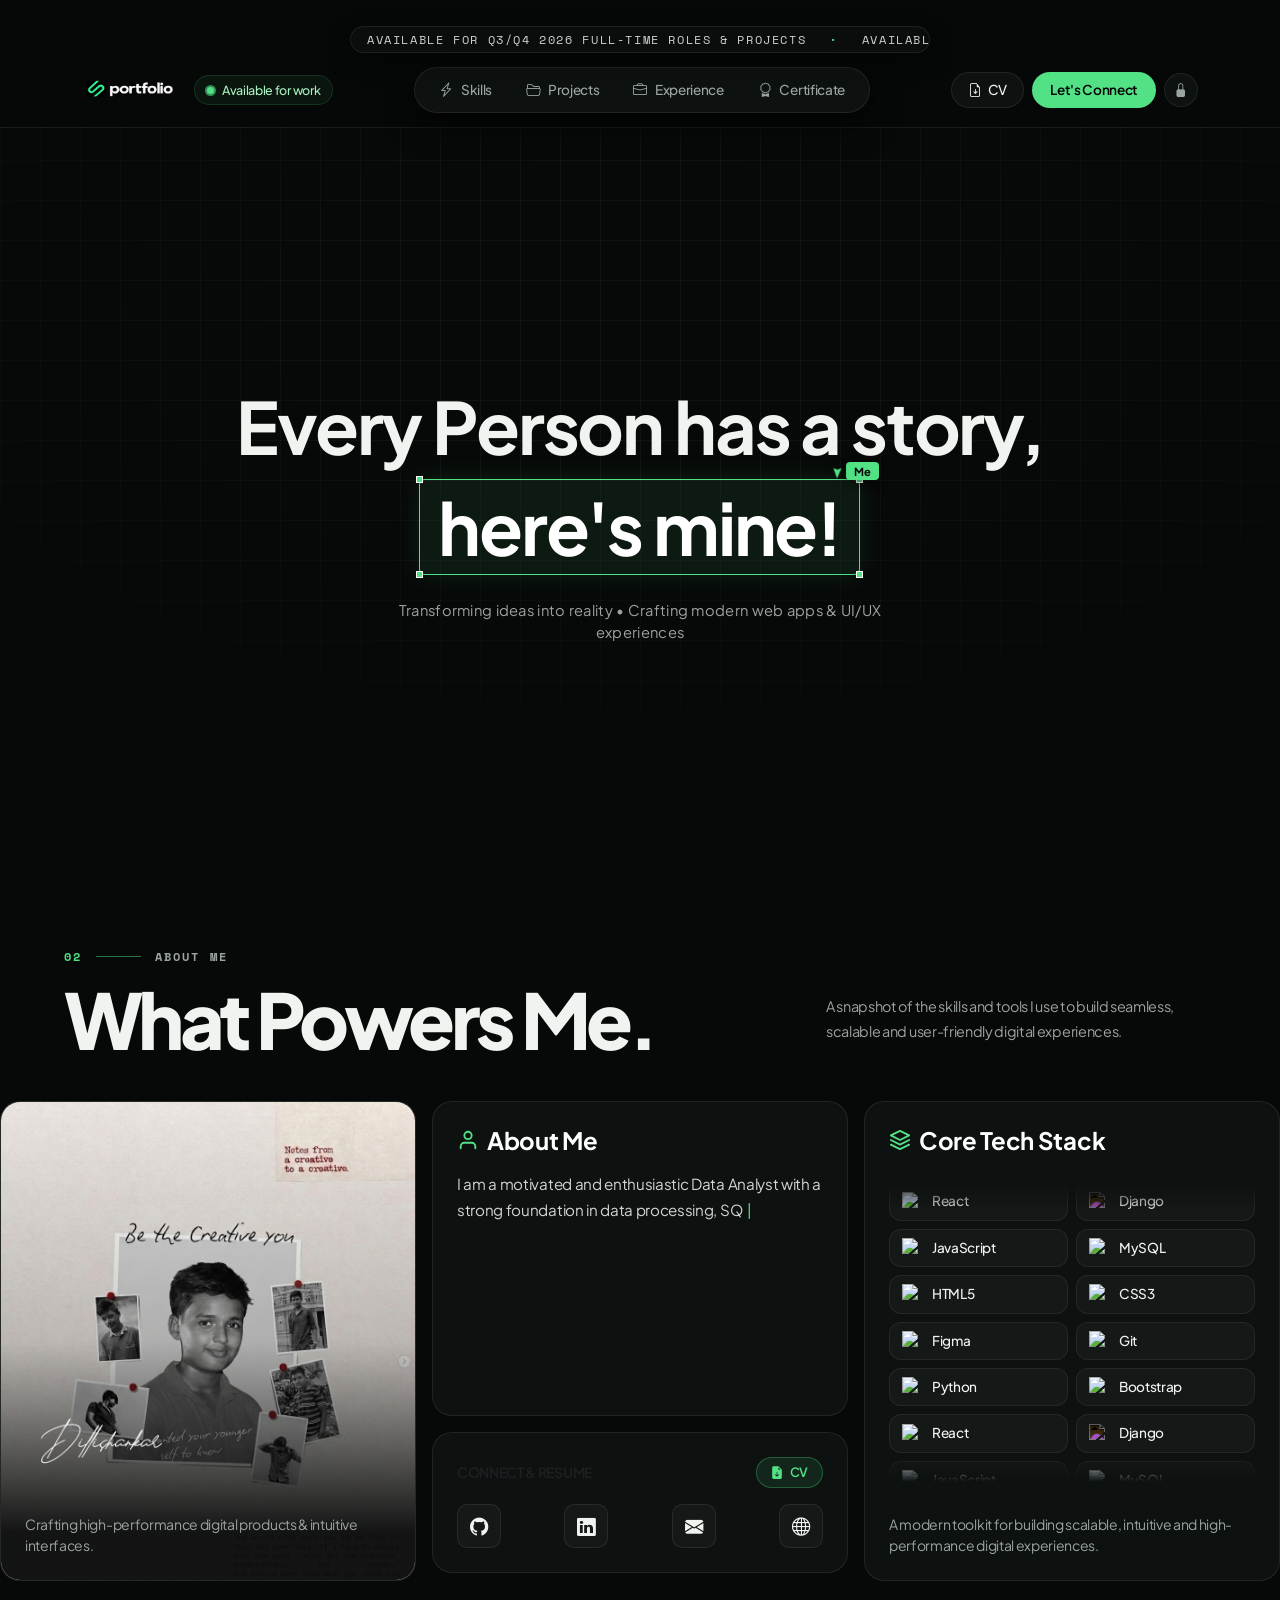
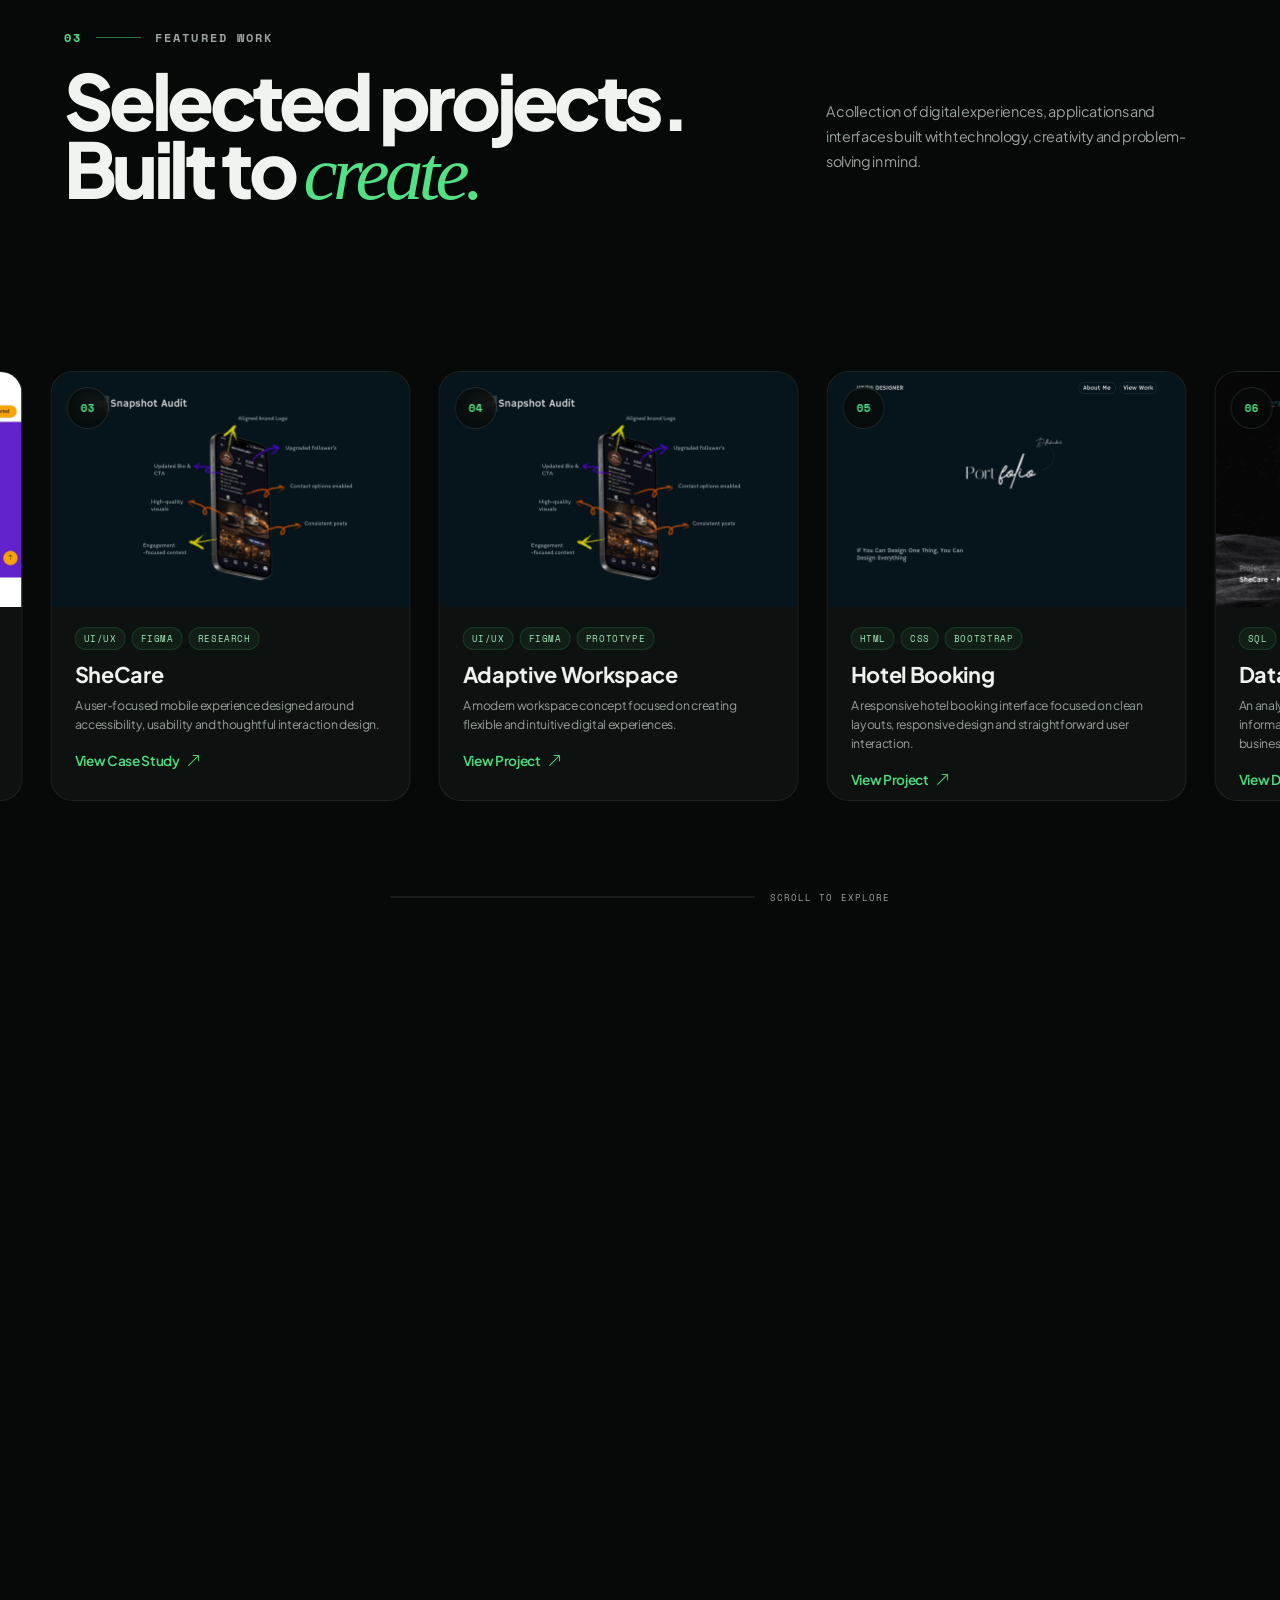
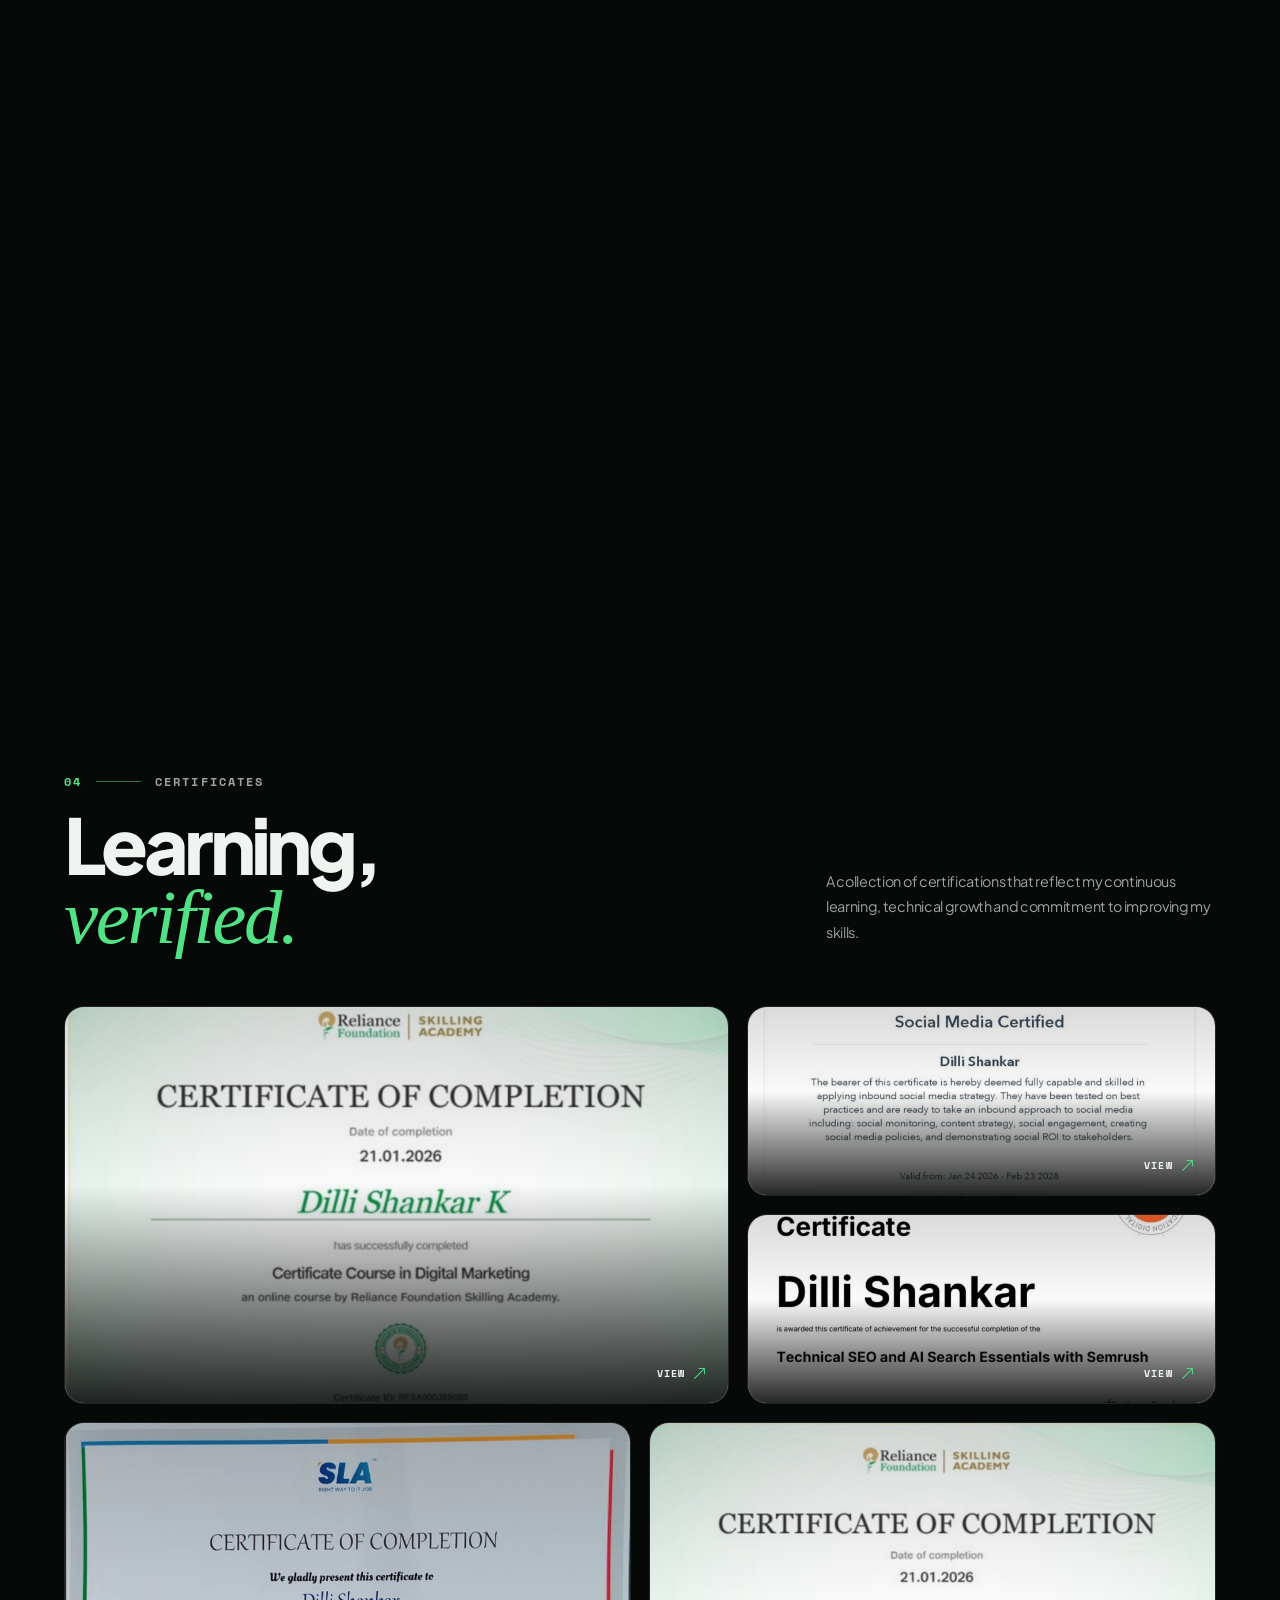
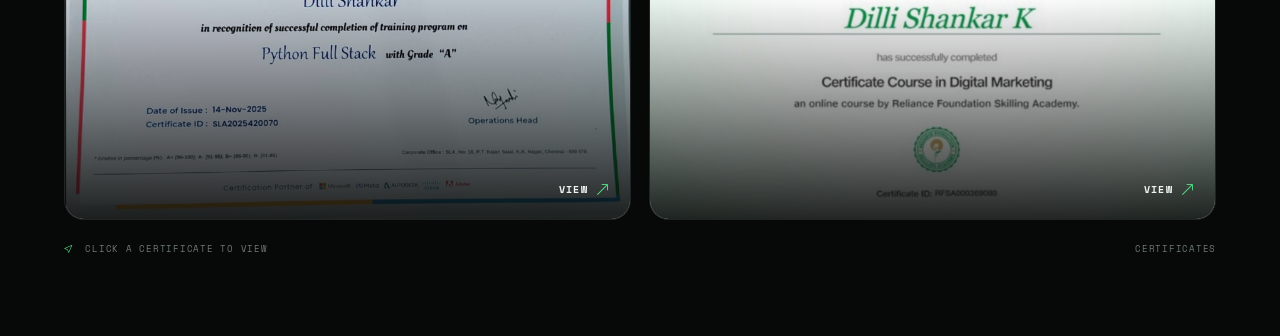
==== commit fb408373: "d" ====
--- a/index.html
+++ b/index.html
@@ -1250,10 +1250,6 @@
 
                     <span class="certificate-overlay"></span>
 
-                    <span class="certificate-card-number">
-                        01
-                    </span>
-
                     <span class="certificate-view">
                         VIEW
                         <i class="bi bi-arrow-up-right"></i>
@@ -1272,10 +1268,6 @@
 
                     <span class="certificate-overlay"></span>
 
-                    <span class="certificate-card-number">
-                        02
-                    </span>
-
                     <span class="certificate-view">
                         VIEW
                         <i class="bi bi-arrow-up-right"></i>
@@ -1294,10 +1286,6 @@
 
                     <span class="certificate-overlay"></span>
 
-                    <span class="certificate-card-number">
-                        03
-                    </span>
-
                     <span class="certificate-view">
                         VIEW
                         <i class="bi bi-arrow-up-right"></i>
@@ -1316,10 +1304,6 @@
 
                     <span class="certificate-overlay"></span>
 
-                    <span class="certificate-card-number">
-                        04
-                    </span>
-
                     <span class="certificate-view">
                         VIEW
                         <i class="bi bi-arrow-up-right"></i>
@@ -1338,10 +1322,6 @@
 
                     <span class="certificate-overlay"></span>
 
-                    <span class="certificate-card-number">
-                        05
-                    </span>
-
                     <span class="certificate-view">
                         VIEW
                         <i class="bi bi-arrow-up-right"></i>
@@ -1362,7 +1342,7 @@
                 </span>
 
                 <span>
-                    05 CERTIFICATES
+                     CERTIFICATES
                 </span>
 
             </div>
@@ -1409,7 +1389,6 @@
             </div>
 
         </div>
-
     </section>
 
     <!-- Bootstrap JS Bundle -->
--- a/website-transition.css
+++ b/website-transition.css
@@ -1,19 +1,18 @@
 /* ==================================================
    PROFESSIONAL PORTFOLIO INTRO
+   FULLY RESPONSIVE
 ================================================== */
 
 .portfolio-intro {
-
     position: fixed;
-
     inset: 0;
-
     z-index: 99999;
 
+    width: 100%;
+    height: 100%;
+
     display: flex;
-
     align-items: center;
-
     justify-content: center;
 
     background: #070908;
@@ -22,9 +21,10 @@
 
     pointer-events: all;
 
+    opacity: 1;
+
     transition:
-        opacity 0.8s
-        cubic-bezier(0.76, 0, 0.24, 1);
+        opacity 0.8s cubic-bezier(0.76, 0, 0.24, 1);
 }
 
 
@@ -33,16 +33,16 @@
 ================================================== */
 
 .portfolio-intro-inner {
+    width: min(300px, 80vw);
 
     display: flex;
-
     flex-direction: column;
-
     align-items: center;
-
     justify-content: center;
 
-    width: min(300px, 80vw);
+    transform: translateY(0);
+
+    box-sizing: border-box;
 }
 
 
@@ -51,35 +51,29 @@
 ================================================== */
 
 .portfolio-logo-wrap {
-
     position: relative;
 
-    width: 125px;
-
-    height: 125px;
+    width: clamp(78px, 11vw, 125px);
+    aspect-ratio: 1 / 1;
+
+    flex-shrink: 0;
 
     display: flex;
-
     align-items: center;
-
     justify-content: center;
 
     overflow: hidden;
 }
 
 
-/*
- * Thin masking layer.
- * Gives the logo a clean reveal instead
- * of simply fading in.
- */
+/* ==================================================
+   LOGO MASK
+================================================== */
 
 .portfolio-logo-wrap::after {
-
     content: "";
 
     position: absolute;
-
     inset: 0;
 
     background: #070908;
@@ -89,11 +83,7 @@
     transform: scaleX(1);
 
     animation:
-        introLogoReveal
-        1.1s
-        cubic-bezier(0.77, 0, 0.18, 1)
-        0.15s
-        forwards;
+        introLogoReveal 1.1s cubic-bezier(0.77, 0, 0.18, 1) 0.15s forwards;
 }
 
 
@@ -102,26 +92,22 @@
 ================================================== */
 
 .portfolio-intro-logo {
-
     width: 100%;
-
     height: 100%;
 
+    max-width: 100%;
+    max-height: 100%;
+
+    display: block;
+
     object-fit: contain;
 
-    display: block;
-
     opacity: 0;
 
-    transform:
-        scale(0.88);
+    transform: scale(0.88);
 
     animation:
-        introLogoSettle
-        1.15s
-        cubic-bezier(0.16, 1, 0.3, 1)
-        0.05s
-        forwards;
+        introLogoSettle 1.15s cubic-bezier(0.16, 1, 0.3, 1) 0.05s forwards;
 }
 
 
@@ -132,17 +118,12 @@
 @keyframes introLogoReveal {
 
     0% {
-
-        transform:
-            scaleX(1);
+        transform: scaleX(1);
     }
 
     100% {
-
-        transform:
-            scaleX(0);
-    }
-
+        transform: scaleX(0);
+    }
 }
 
 
@@ -153,35 +134,23 @@
 @keyframes introLogoSettle {
 
     0% {
-
         opacity: 0;
-
-        transform:
-            scale(0.88);
+        transform: scale(0.88);
     }
 
     45% {
-
         opacity: 1;
-
-        transform:
-            scale(1.025);
+        transform: scale(1.025);
     }
 
     72% {
-
-        transform:
-            scale(0.985);
+        transform: scale(0.985);
     }
 
     100% {
-
         opacity: 1;
-
-        transform:
-            scale(1);
-    }
-
+        transform: scale(1);
+    }
 }
 
 
@@ -190,12 +159,10 @@
 ================================================== */
 
 .portfolio-intro-line {
-
-    width: 125px;
-
+    width: clamp(75px, 11vw, 125px);
     height: 1px;
 
-    margin-top: 25px;
+    margin-top: clamp(17px, 2.5vw, 25px);
 
     overflow: hidden;
 
@@ -204,44 +171,30 @@
 }
 
 
-/* Animated mint line */
-
 .portfolio-intro-line span {
-
     display: block;
 
     width: 100%;
-
     height: 100%;
 
     background: #52e185;
 
-    transform:
-        translateX(-100%);
+    transform: translateX(-100%);
 
     animation:
-        introLineReveal
-        0.9s
-        cubic-bezier(0.77, 0, 0.18, 1)
-        0.55s
-        forwards;
+        introLineReveal 0.9s cubic-bezier(0.77, 0, 0.18, 1) 0.55s forwards;
 }
 
 
 @keyframes introLineReveal {
 
     0% {
-
-        transform:
-            translateX(-100%);
+        transform: translateX(-100%);
     }
 
     100% {
-
-        transform:
-            translateX(0);
-    }
-
+        transform: translateX(0);
+    }
 }
 
 
@@ -250,14 +203,16 @@
 ================================================== */
 
 .portfolio-intro-meta {
+    max-width: 100%;
 
     display: flex;
 
     align-items: center;
-
-    gap: 10px;
-
-    margin-top: 13px;
+    justify-content: center;
+
+    gap: clamp(7px, 1.5vw, 10px);
+
+    margin-top: clamp(10px, 1.7vw, 13px);
 
     color: #737d76;
 
@@ -265,151 +220,314 @@
         'Space Mono',
         monospace;
 
-    font-size: 0.52rem;
+    font-size: clamp(0.38rem, 0.65vw, 0.52rem);
 
     font-weight: 700;
 
-    letter-spacing: 0.15em;
+    letter-spacing: clamp(0.08em, 0.15vw, 0.15em);
+
+    white-space: nowrap;
 
     opacity: 0;
 
+    transform: translateY(7px);
+
+    animation:
+        introMetaReveal 0.7s ease 0.8s forwards;
+}
+
+
+@keyframes introMetaReveal {
+
+    from {
+        opacity: 0;
+        transform: translateY(7px);
+    }
+
+    to {
+        opacity: 1;
+        transform: translateY(0);
+    }
+}
+
+
+.portfolio-intro-dot {
+    width: 3px;
+    height: 3px;
+
+    flex-shrink: 0;
+
+    border-radius: 50%;
+
+    background: #52e185;
+}
+
+
+/* ==================================================
+   EXIT
+================================================== */
+
+.portfolio-intro.is-exiting {
+    opacity: 0;
+
+    pointer-events: none;
+}
+
+
+.portfolio-intro.is-exiting .portfolio-intro-inner {
+
     transform:
-        translateY(7px);
-
-    animation:
-        introMetaReveal
-        0.7s
-        ease
-        0.8s
-        forwards;
-}
-
-
-@keyframes introMetaReveal {
-
-    from {
-
-        opacity: 0;
+        translateY(-18px) scale(0.97);
+
+    transition:
+        transform 0.8s cubic-bezier(0.76, 0, 0.24, 1);
+}
+
+
+/* ==================================================
+   PORTFOLIO INTRO — FINAL MOBILE FIX
+================================================== */
+
+@media (max-width: 600px) {
+
+    .portfolio-intro {
+        position: fixed;
+        inset: 0;
+
+        width: 100vw;
+        height: 100dvh;
+        min-height: 100dvh;
+
+        padding:
+            env(safe-area-inset-top) env(safe-area-inset-right) env(safe-area-inset-bottom) env(safe-area-inset-left);
+
+        display: grid;
+        place-items: center;
+
+        overflow: hidden;
+
+        box-sizing: border-box;
+    }
+
+
+    /* ----------------------------------------------
+       INNER
+    ---------------------------------------------- */
+
+    .portfolio-intro-inner {
+        width: 100%;
+        max-width: none;
+
+        height: auto;
+
+        margin: 0;
+        padding: 0 20px;
+
+        display: flex;
+
+        align-items: center;
+        justify-content: center;
+
+        flex-direction: column;
+
+        box-sizing: border-box;
+
+        transform: none;
+    }
+
+
+    /* ----------------------------------------------
+       LOGO
+    ---------------------------------------------- */
+
+    .portfolio-logo-wrap {
+
+        width: 24vw;
+        height: 24vw;
+
+        max-width: 96px;
+        max-height: 96px;
+
+        min-width: 65px;
+        min-height: 65px;
+
+        margin: 0;
+
+        flex: 0 0 auto;
+
+        overflow: hidden;
+    }
+
+
+    .portfolio-intro-logo {
+
+        width: 100%;
+        height: 100%;
+
+        max-width: none;
+        max-height: none;
+
+        object-fit: contain;
+
+        display: block;
+    }
+
+
+    /* ----------------------------------------------
+       LINE
+    ---------------------------------------------- */
+
+    .portfolio-intro-line {
+
+        width: 24vw;
+
+        max-width: 96px;
+        min-width: 65px;
+
+        height: 1px;
+
+        margin:
+            clamp(16px, 4vw, 22px) 0 0;
+
+        flex: 0 0 auto;
+    }
+
+
+    /* ----------------------------------------------
+       TEXT
+    ---------------------------------------------- */
+
+    .portfolio-intro-meta {
+
+        width: 100%;
+
+        max-width: 280px;
+
+        margin-top:
+            clamp(10px, 3vw, 14px);
+
+        padding: 0;
+
+        display: flex;
+
+        align-items: center;
+
+        justify-content: center;
+
+        flex-wrap: nowrap;
+
+        white-space: nowrap;
+
+        overflow: hidden;
+
+        box-sizing: border-box;
+
+        font-size: clamp(7px,
+                1.8vw,
+                9px);
+
+        line-height: 1;
+
+        letter-spacing:
+            clamp(0.06em,
+                0.25vw,
+                0.11em);
+
+        gap:
+            clamp(6px,
+                2vw,
+                9px);
+    }
+
+
+    .portfolio-intro-dot {
+
+        width: 3px;
+        height: 3px;
+
+        min-width: 3px;
+        min-height: 3px;
+
+        flex: 0 0 3px;
+    }
+
+
+    /* ----------------------------------------------
+       EXIT
+    ---------------------------------------------- */
+
+    .portfolio-intro.is-exiting .portfolio-intro-inner {
 
         transform:
-            translateY(7px);
-    }
-
-    to {
-
-        opacity: 1;
-
-        transform:
-            translateY(0);
-    }
-
-}
-
-
-.portfolio-intro-dot {
-
-    width: 3px;
-
-    height: 3px;
-
-    border-radius: 50%;
-
-    background: #52e185;
-}
-
-
-/* ==================================================
-   EXIT
-================================================== */
-
-.portfolio-intro.is-exiting {
-
-    opacity: 0;
-
-    pointer-events: none;
-}
-
-
-/*
- * Slight upward movement of the whole branding
- * while the intro leaves.
- */
-
-.portfolio-intro.is-exiting
-.portfolio-intro-inner {
-
-    transform:
-        translateY(-18px)
-        scale(0.97);
-
-    transition:
-        transform 0.8s
-        cubic-bezier(0.76, 0, 0.24, 1);
-}
-
-
-/* ==================================================
-   MOBILE
-================================================== */
-
-@media (max-width: 600px) {
+            translateY(-12px) scale(0.98);
+
+        transition:
+            transform 0.7s cubic-bezier(0.76,
+                0,
+                0.24,
+                1);
+    }
+
+}
+
+
+/* ==================================================
+   VERY SMALL PHONES
+================================================== */
+
+@media (max-width: 360px) {
+
+    .portfolio-intro-inner {
+        padding-left: 14px;
+        padding-right: 14px;
+    }
+
 
     .portfolio-logo-wrap {
 
-        width: 95px;
-
-        height: 95px;
+        width: 22vw;
+        height: 22vw;
+
+        max-width: 78px;
+        max-height: 78px;
+
+        min-width: 58px;
+        min-height: 58px;
     }
 
 
     .portfolio-intro-line {
 
-        width: 95px;
-
-        margin-top: 20px;
+        width: 22vw;
+
+        max-width: 78px;
+        min-width: 58px;
     }
 
 
     .portfolio-intro-meta {
 
-        font-size: 0.44rem;
-
-        letter-spacing: 0.12em;
-    }
-
-}
-
-
-/* ==================================================
-   REDUCED MOTION
-================================================== */
-
-@media (prefers-reduced-motion: reduce) {
-
-    .portfolio-intro,
-    .portfolio-intro-logo,
-    .portfolio-logo-wrap::after,
-    .portfolio-intro-line span,
-    .portfolio-intro-meta {
-
-        animation: none !important;
-
-        transition: none !important;
-    }
-
-
-    .portfolio-logo-wrap::after {
-
-        transform: scaleX(0);
-    }
-
-
-    .portfolio-intro-logo,
-    .portfolio-intro-meta {
-
-        opacity: 1;
-
-        transform: none;
+        max-width: 250px;
+
+        font-size: 7px;
+
+        letter-spacing: 0.055em;
+
+        gap: 5px;
+    }
+
+}
+
+
+/* ==================================================
+   MOBILE LANDSCAPE
+================================================== */
+
+@media (max-width: 900px) and (max-height: 500px) and (orientation: landscape) {
+
+    .portfolio-intro-inner {
+
+        transform: scale(0.72);
     }
 
 }
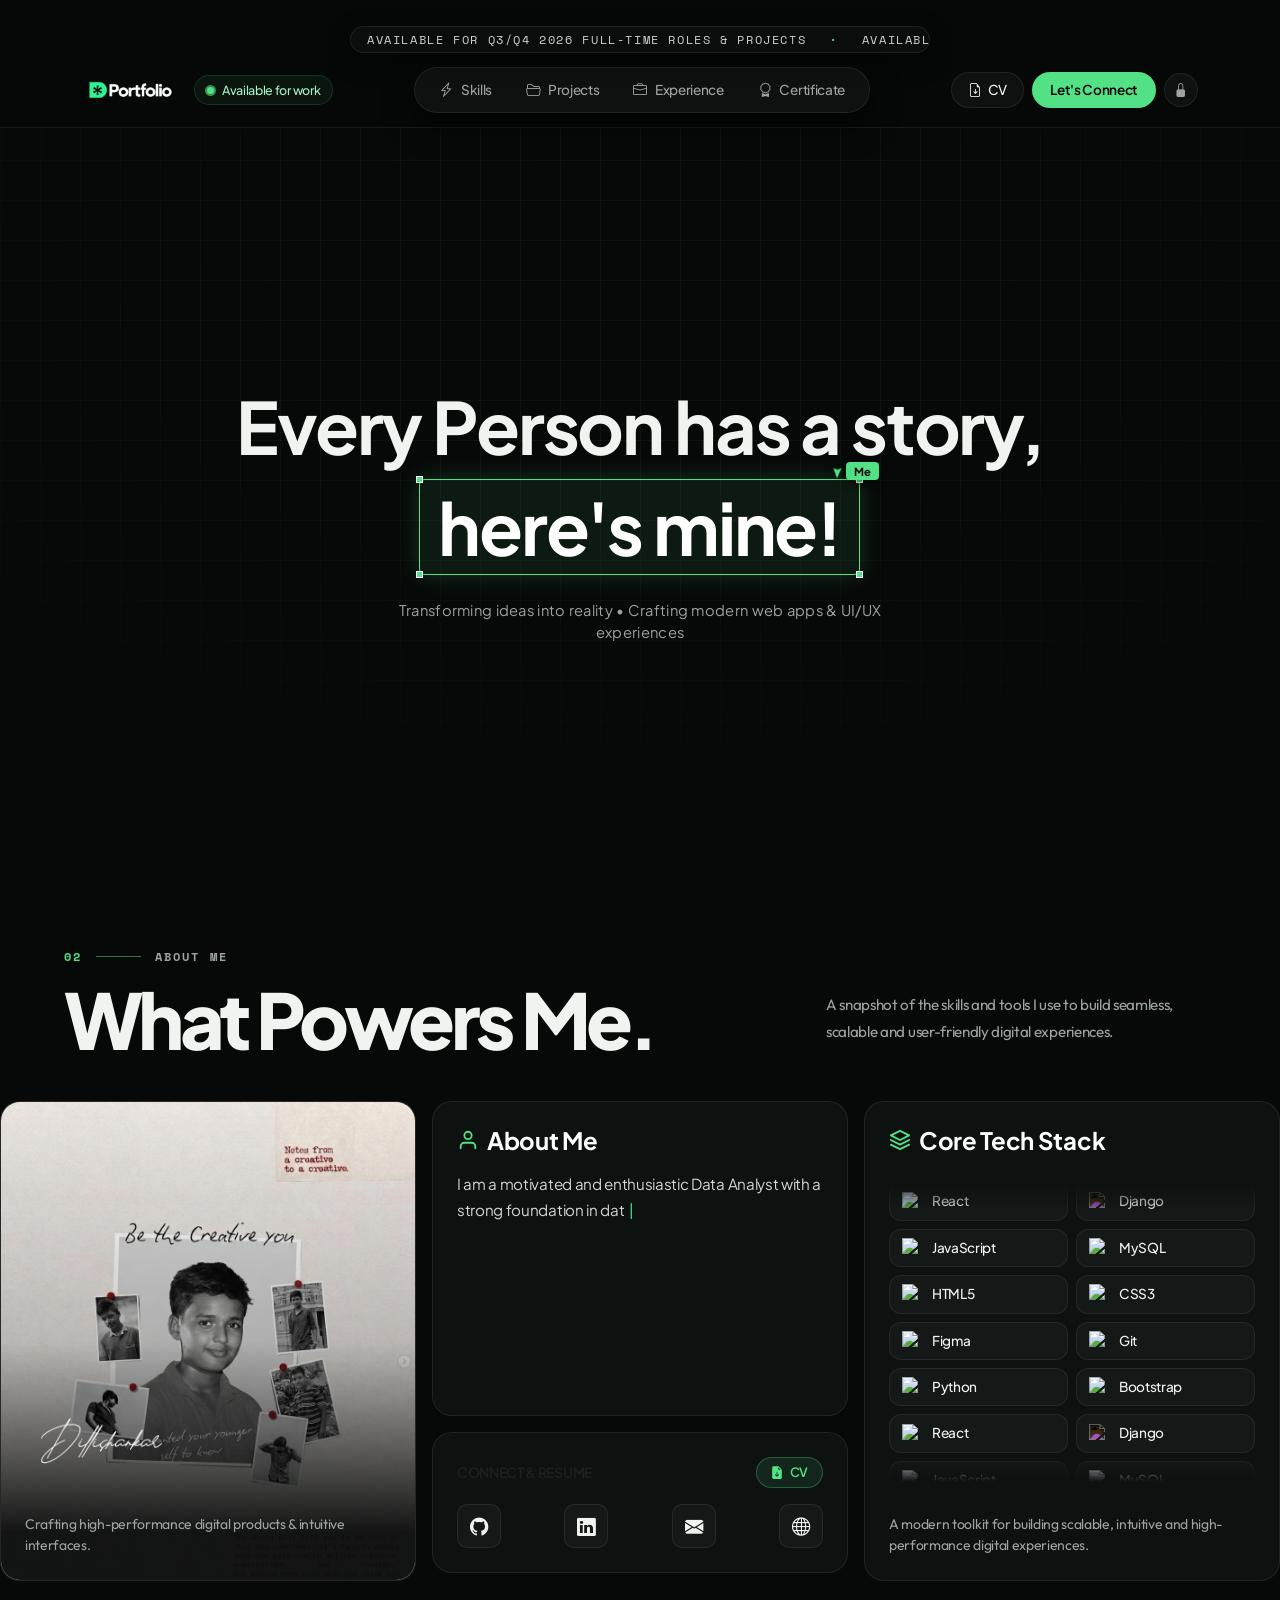
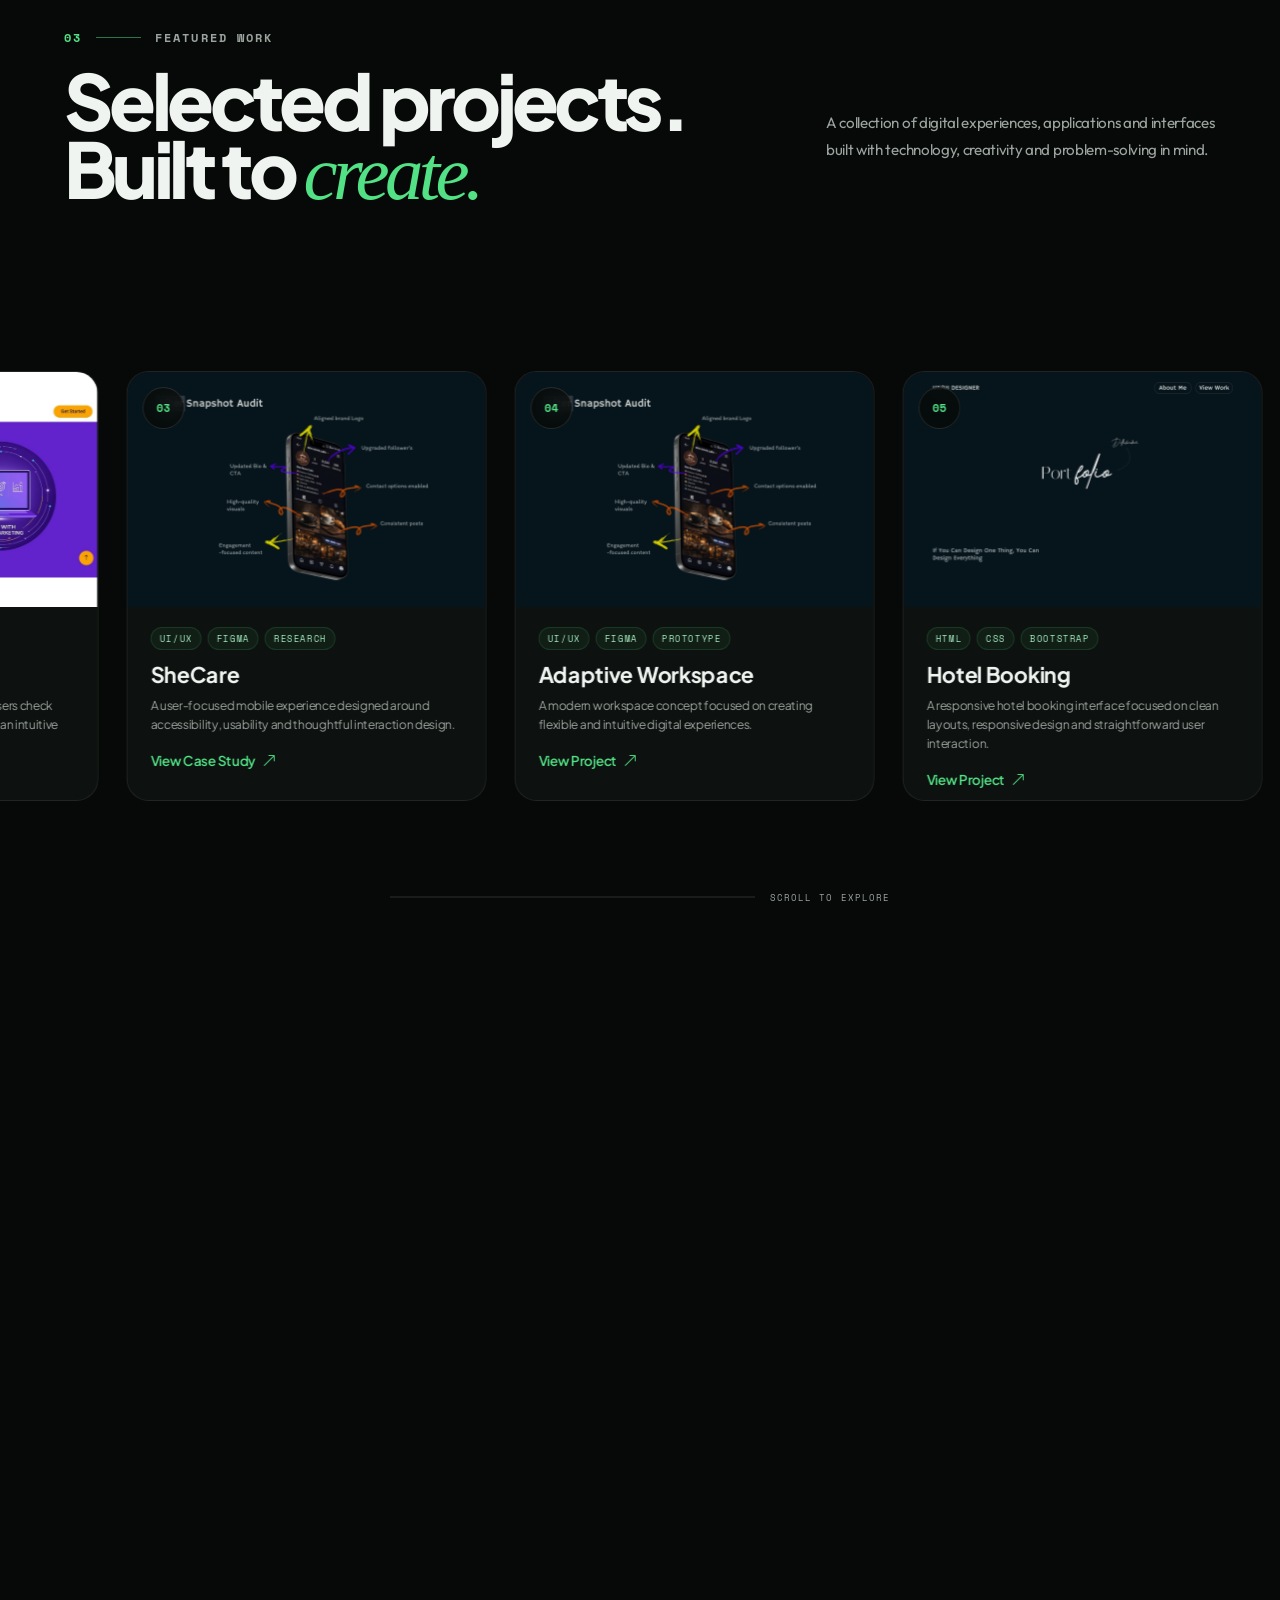
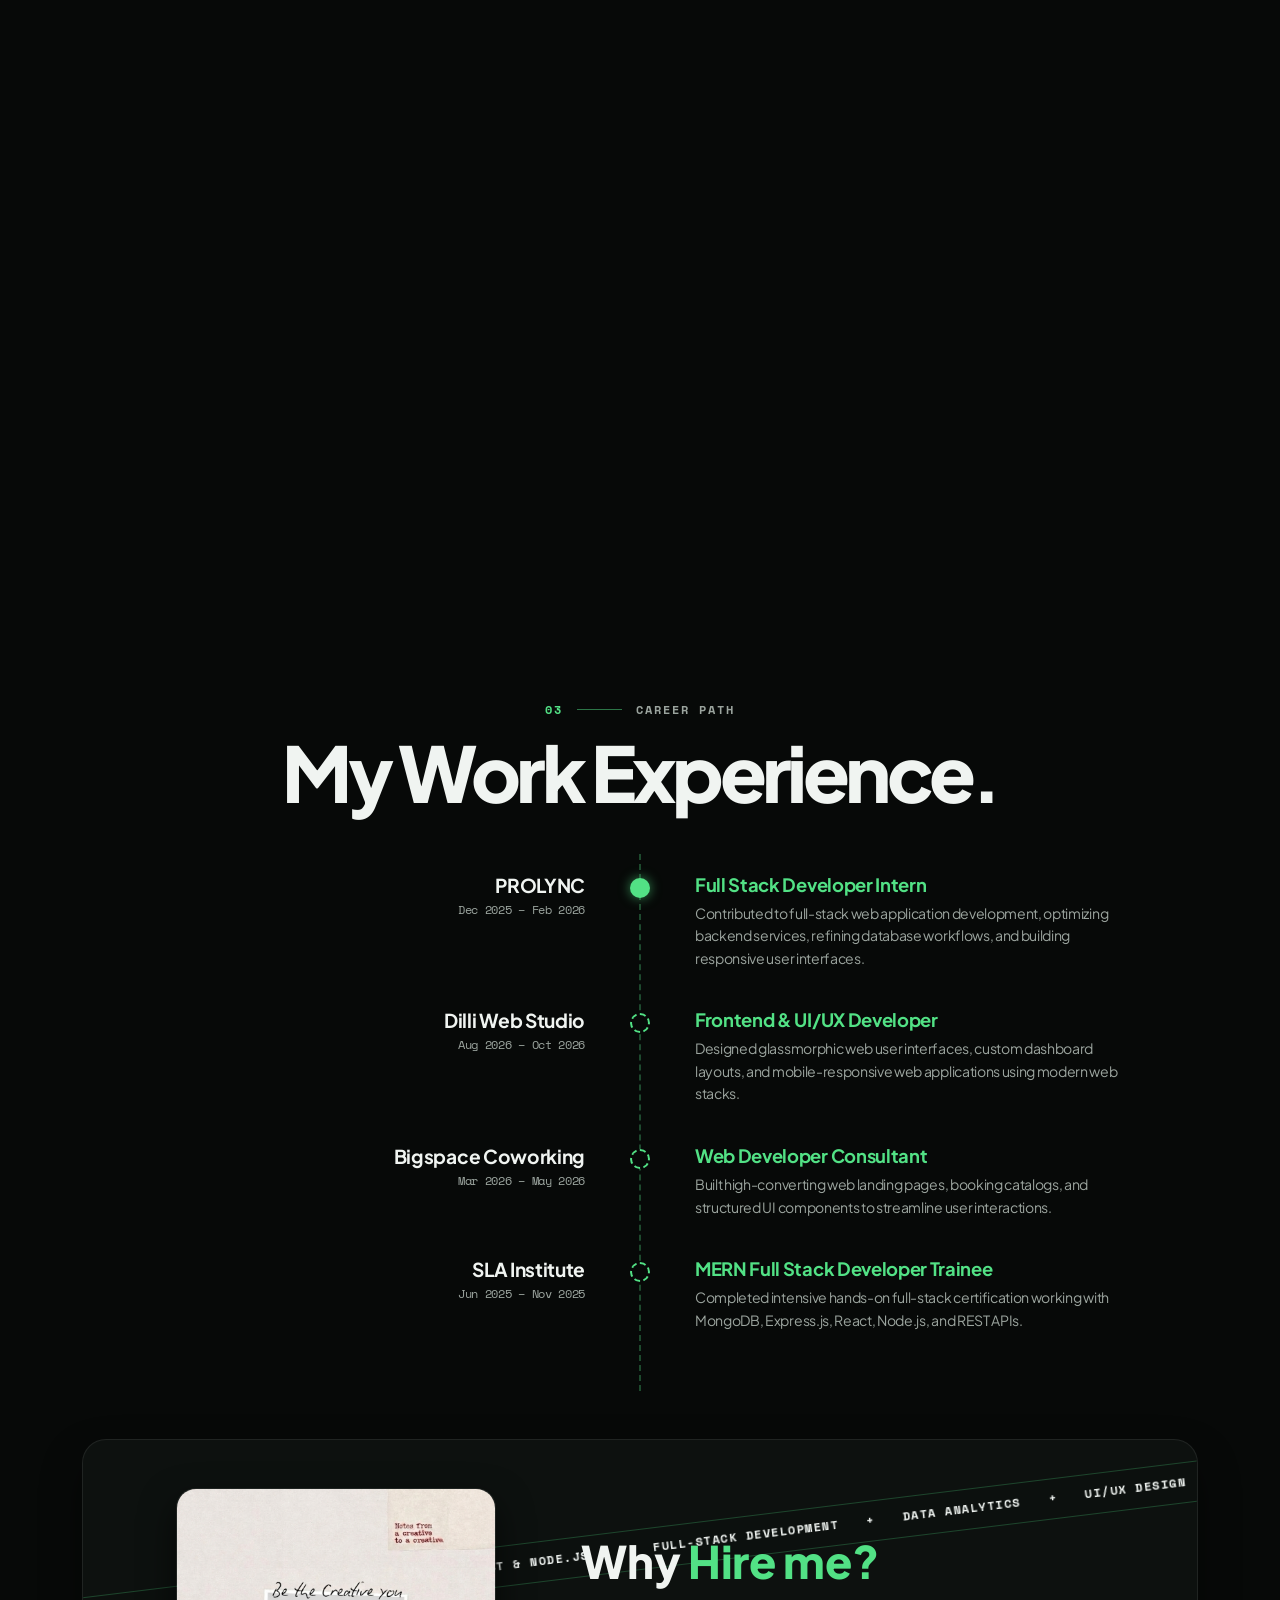
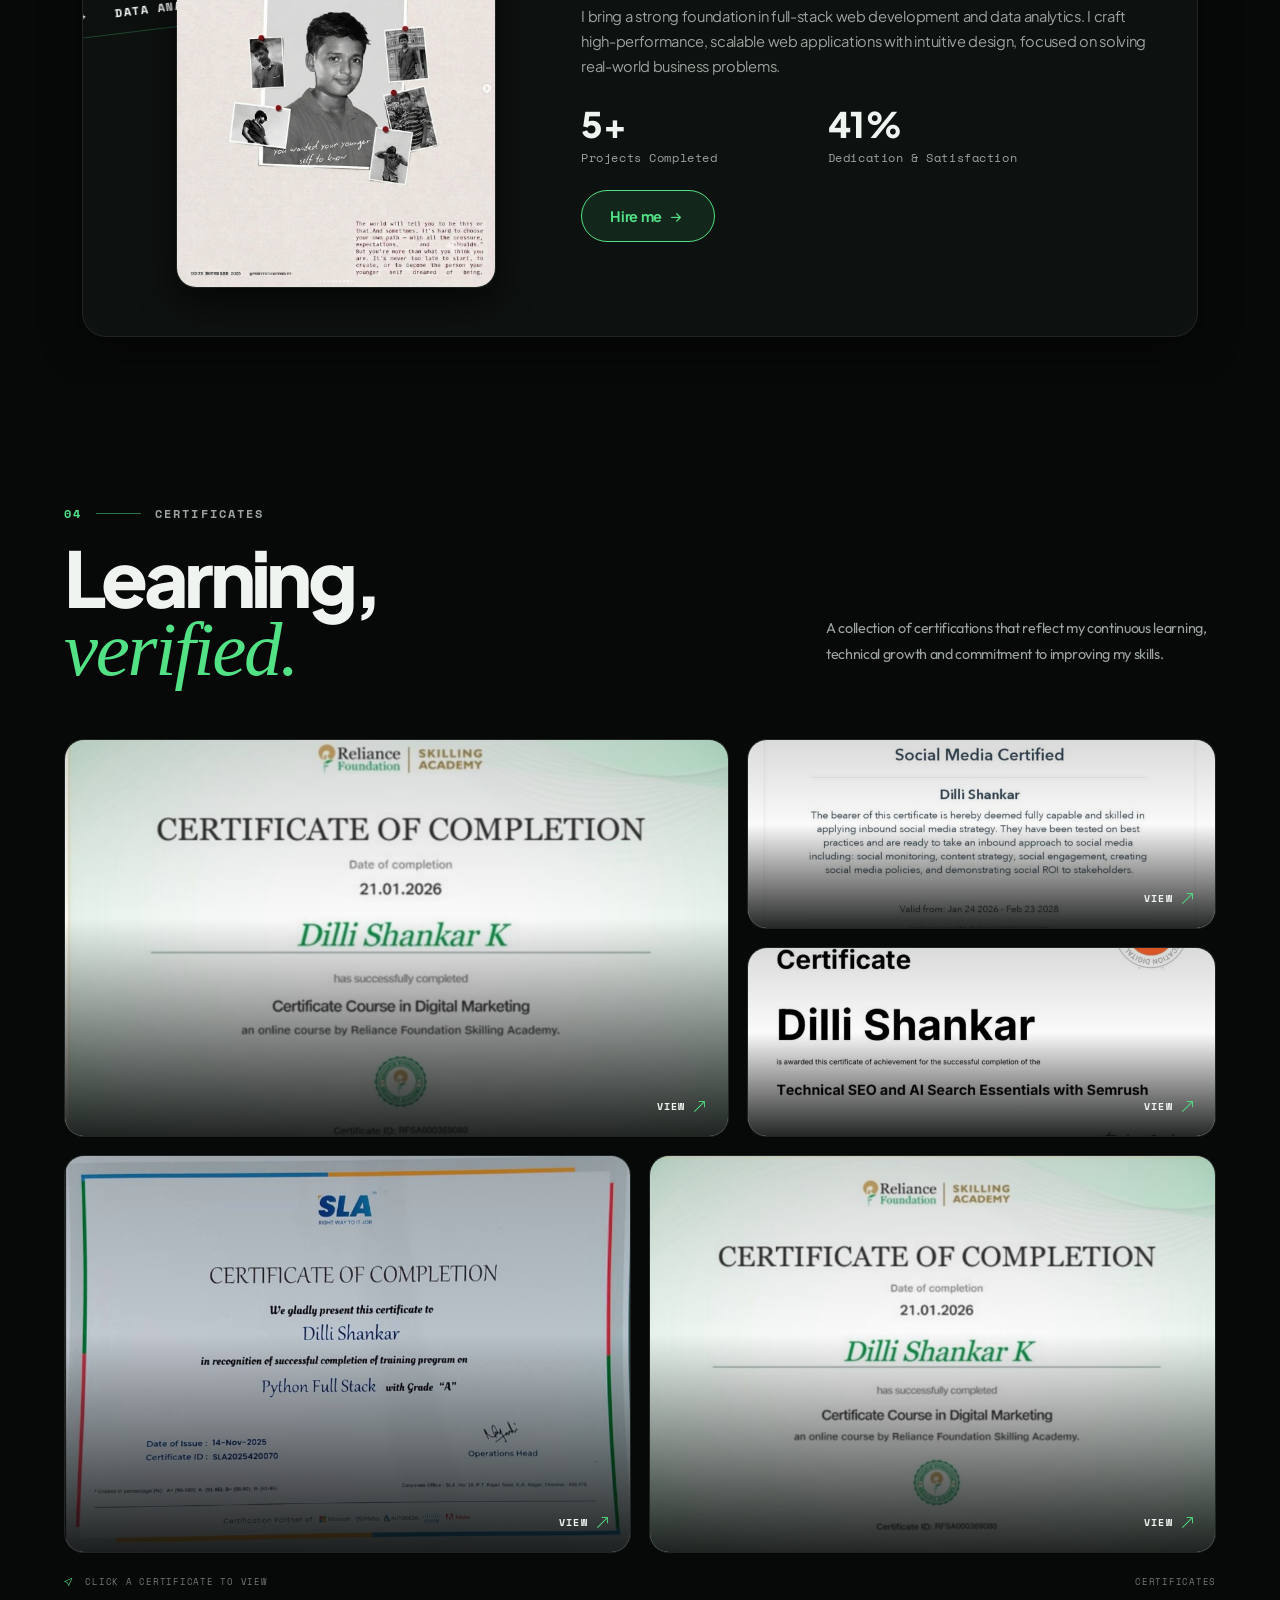
==== commit a21218d0: "Update portfolio website" ====
--- a/index.html
+++ b/index.html
@@ -9,6 +9,7 @@
     <!-- Google Fonts: Plus Jakarta Sans & Space Mono -->
     <link rel="preconnect" href="https://fonts.googleapis.com">
     <link rel="preconnect" href="https://fonts.gstatic.com" crossorigin>
+    <link href="https://fonts.googleapis.com/css2?family=Outfit:wght@300;400;500&display=swap" rel="stylesheet">
     <link
         href="https://fonts.googleapis.com/css2?family=Plus+Jakarta+Sans:wght@300..800&family=Space+Mono:wght@400;700&display=swap"
         rel="stylesheet">
@@ -900,7 +901,7 @@
                                 deep learning techniques.
                             </p>
 
-                            <a href="#" class="project-link">
+                            <a href="https://elt-pipeline.netlify.app/" class="project-link">
                                 View Project
                                 <i class="bi bi-arrow-up-right"></i>
                             </a>
@@ -1183,6 +1184,183 @@
     <br>
 
     <!-- ==================================================
+     EXPERIENCE & WHY HIRE ME SECTIONS
+================================================== -->
+
+    <section class="exp-hire-section py-5" id="experience">
+        <div class="container">
+
+            <!-- ----------------------------------------------
+             1. WORK EXPERIENCE TIMELINE
+        ---------------------------------------------- -->
+            <div class="projects-header text-center mb-5">
+                <div class="projects-label justify-content-center">
+                    <span class="projects-number">03</span>
+                    <span class="projects-line"></span>
+                    <span>CAREER PATH</span>
+                </div>
+                <h2 class="projects-title mx-auto text-center">
+                    My Work <span>Experience.</span>
+                </h2>
+            </div>
+
+            <div class="timeline-wrapper mb-5">
+                <div class="timeline-central-line"></div>
+
+                <!-- Experience Item 01 (Real Data) -->
+                <div class="timeline-row">
+                    <div class="timeline-left">
+                        <h4 class="timeline-company">PROLYNC</h4>
+                        <p class="timeline-date">Dec 2025 – Feb 2026</p>
+                    </div>
+                    <div class="timeline-center">
+                        <div class="timeline-node active-node"></div>
+                    </div>
+                    <div class="timeline-right">
+                        <h4 class="timeline-role">Full Stack Developer Intern</h4>
+                        <p class="timeline-desc">
+                            Contributed to full-stack web application development, optimizing backend services, refining
+                            database workflows, and building responsive user interfaces.
+                        </p>
+                    </div>
+                </div>
+
+                <!-- Experience Item 02 (Demo Data) -->
+                <div class="timeline-row">
+                    <div class="timeline-left">
+                        <h4 class="timeline-company">Dilli Web Studio</h4>
+                        <p class="timeline-date">Aug 2026 – Oct 2026</p>
+                    </div>
+                    <div class="timeline-center">
+                        <div class="timeline-node"></div>
+                    </div>
+                    <div class="timeline-right">
+                        <h4 class="timeline-role">Frontend & UI/UX Developer</h4>
+                        <p class="timeline-desc">
+                            Designed glassmorphic web user interfaces, custom dashboard layouts, and mobile-responsive
+                            web applications using modern web stacks.
+                        </p>
+                    </div>
+                </div>
+
+                <!-- Experience Item 03 (Demo Data) -->
+                <div class="timeline-row">
+                    <div class="timeline-left">
+                        <h4 class="timeline-company">Bigspace Coworking</h4>
+                        <p class="timeline-date">Mar 2026 – May 2026</p>
+                    </div>
+                    <div class="timeline-center">
+                        <div class="timeline-node"></div>
+                    </div>
+                    <div class="timeline-right">
+                        <h4 class="timeline-role">Web Developer Consultant</h4>
+                        <p class="timeline-desc">
+                            Built high-converting web landing pages, booking catalogs, and structured UI components to
+                            streamline user interactions.
+                        </p>
+                    </div>
+                </div>
+
+                <!-- Experience Item 04 (Demo Data) -->
+                <div class="timeline-row">
+                    <div class="timeline-left">
+                        <h4 class="timeline-company">SLA Institute</h4>
+                        <p class="timeline-date">Jun 2025 – Nov 2025</p>
+                    </div>
+                    <div class="timeline-center">
+                        <div class="timeline-node"></div>
+                    </div>
+                    <div class="timeline-right">
+                        <h4 class="timeline-role">MERN Full Stack Developer Trainee</h4>
+                        <p class="timeline-desc">
+                            Completed intensive hands-on full-stack certification working with MongoDB, Express.js,
+                            React, Node.js, and REST APIs.
+                        </p>
+                    </div>
+                </div>
+            </div>
+
+
+            <!-- ==================================================
+     WHY HIRE ME CARD WITH ANGLED MARQUEE STRIPS
+================================================== -->
+            <div class="why-hire-card p-4 p-lg-5 position-relative overflow-hidden">
+
+                <!-- 1. BACK RIBBON (Passes BEHIND image) -->
+                <div class="angled-ribbon ribbon-back">
+                    <div class="ribbon-track">
+                        <span>FULL-STACK DEVELOPMENT</span> <span class="mint">+</span>
+                        <span>DATA ANALYTICS</span> <span class="mint">+</span>
+                        <span>UI/UX DESIGN</span> <span class="mint">+</span>
+                        <span>REACT & NODE.JS</span> <span class="mint">+</span>
+                        <!-- Duplicate for infinite loop -->
+                        <span>FULL-STACK DEVELOPMENT</span> <span class="mint">+</span>
+                        <span>DATA ANALYTICS</span> <span class="mint">+</span>
+                        <span>UI/UX DESIGN</span> <span class="mint">+</span>
+                        <span>REACT & NODE.JS</span> <span class="mint">+</span>
+                        <span>FULL-STACK DEVELOPMENT</span> <span class="mint">+</span>
+                        <span>DATA ANALYTICS</span> <span class="mint">+</span>
+                        <span>UI/UX DESIGN</span> <span class="mint">+</span>
+                        <span>REACT & NODE.JS</span> <span class="mint">+</span>
+                    </div>
+                </div>
+
+                <div class="row align-items-center g-4 position-relative z-2">
+
+                    <!-- Left Column: Image Card -->
+                    <div class="col-lg-5 text-center position-relative">
+                        <div class="hire-img-wrapper mx-auto">
+                            <img src="Data/pic-of-mee1.png" alt="Dillishankar K." class="hire-person-img">
+                        </div>
+                    </div>
+
+                    <!-- Right Column: Content -->
+                    <div class="col-lg-7">
+                        <div class="hire-content ps-lg-3">
+                            <h2 class="hire-title mb-3">
+                                Why <span class="text-mint">Hire me?</span>
+                            </h2>
+
+                            <p class="hire-desc mb-4">
+                                I bring a strong foundation in full-stack web development and data analytics. I craft
+                                high-performance, scalable web applications with intuitive design, focused on solving
+                                real-world business problems.
+                            </p>
+
+                            <!-- Animated Counters -->
+                            <div class="row g-4 mb-4">
+                                <div class="col-6 col-sm-5">
+                                    <h3 class="counter-number mb-1">
+                                        <span class="counter-val" data-target="12">0</span>+
+                                    </h3>
+                                    <p class="counter-label m-0">Projects Completed</p>
+                                </div>
+
+                                <div class="col-6 col-sm-5">
+                                    <h3 class="counter-number mb-1">
+                                        <span class="counter-val" data-target="100">0</span>%
+                                    </h3>
+                                    <p class="counter-label m-0">Dedication & Satisfaction</p>
+                                </div>
+                            </div>
+
+                            <!-- Mail Action Button -->
+                            <a href="mailto:ramyarams5143@gmail.com?subject=Hiring%20Inquiry%20-%20Dillishankar&body=Hi%20Dillishankar,%20I%20would%20like%20to%20discuss%20an%20opportunity%20with%20you."
+                                class="btn-hire-me">
+                                Hire me
+                                <i class="bi bi-arrow-right-short fs-5 ms-1"></i>
+                            </a>
+                        </div>
+                    </div>
+
+                </div>
+
+            </div>
+
+        </div>
+    </section>
+
+    <!-- ==================================================
      CERTIFICATES SECTION
      GRID GALLERY
 ================================================== -->
@@ -1342,7 +1520,7 @@
                 </span>
 
                 <span>
-                     CERTIFICATES
+                    CERTIFICATES
                 </span>
 
             </div>
--- a/style.css
+++ b/style.css
@@ -1,12 +1,12 @@
+/* ==================================================
+   GLOBAL VARIABLES & BASE STYLES
+================================================== */
 html {
     scroll-behavior: smooth;
 }
 
 @import url('https://fonts.googleapis.com/css2?family=Playfair+Display:ital,wght@1,400;1,600&family=Plus+Jakarta+Sans:ital,wght@0,300..800;1,300..800&family=Space+Mono:wght@400;700&display=swap');
 
-/* --------------------------------------------------
-   1. GLOBAL VARIABLES & BASE STYLES
--------------------------------------------------- */
 :root {
     --bg-dark: #070908;
     --dock-bg: #0d110f;
@@ -26,9 +26,9 @@
     overflow-x: hidden;
 }
 
-/* --------------------------------------------------
-   2. FIXED HEADER WRAPPER & MARQUEE
--------------------------------------------------- */
+/* ==================================================
+   FIXED HEADER WRAPPER & MARQUEE
+================================================== */
 .fixed-top-wrapper {
     position: fixed;
     top: 0;
@@ -107,9 +107,9 @@
     animation-play-state: paused;
 }
 
-/* --------------------------------------------------
-   3. NAVBAR SECTION
--------------------------------------------------- */
+/* ==================================================
+   NAVBAR SECTION
+================================================== */
 .custom-navbar-wrapper {
     width: 100%;
     padding: 8px 0;
@@ -337,9 +337,9 @@
     font-size: 0.88rem;
 }
 
-/* --------------------------------------------------
-   4. HERO SECTION
--------------------------------------------------- */
+/* ==================================================
+   HERO SECTION & SYNCHRONIZED SELECTION BOX
+================================================== */
 .hero-section {
     min-height: 100vh;
     padding-top: 220px;
@@ -372,7 +372,6 @@
     animation: heroFadeUp 0.8s cubic-bezier(0.16, 1, 0.3, 1) forwards;
 }
 
-/* Glass Transparent Mint Box */
 .selection-box-wrapper {
     background: rgba(82, 225, 133, 0.08);
     border: 1.5px solid #52e185;
@@ -381,9 +380,12 @@
     margin-top: 8px;
     backdrop-filter: blur(4px);
     -webkit-backdrop-filter: blur(4px);
-    box-shadow: 0 0 25px rgba(82, 225, 133, 0.12);
     opacity: 0;
-    animation: boxPop 0.7s cubic-bezier(0.34, 1.56, 0.64, 1) 0.3s forwards;
+    transform: scale(0.92);
+}
+
+.selection-box-wrapper.animate-in {
+    animation: boxPop 0.7s cubic-bezier(0.34, 1.56, 0.64, 1) forwards;
 }
 
 .highlight-text {
@@ -398,11 +400,24 @@
     background-color: #52e185;
     border: 1px solid #ffffff;
     z-index: 10;
-}
-
-.box-node.top-left { top: -4px; left: -4px; }
-.box-node.top-right { top: -4px; right: -4px; }
-.box-node.bottom-left { bottom: -4px; left: -4px; }
+    opacity: 0;
+    transform: scale(0);
+    transition: transform 0.3s cubic-bezier(0.34, 1.56, 0.64, 1), opacity 0.3s ease;
+}
+
+.selection-box-wrapper.animate-in .box-node {
+    opacity: 1;
+    transform: scale(1);
+}
+
+.selection-box-wrapper.animate-in .box-node.top-left     { transition-delay: 0.15s; }
+.selection-box-wrapper.animate-in .box-node.top-right    { transition-delay: 0.25s; }
+.selection-box-wrapper.animate-in .box-node.bottom-right { transition-delay: 0.35s; }
+.selection-box-wrapper.animate-in .box-node.bottom-left  { transition-delay: 0.45s; }
+
+.box-node.top-left     { top: -4px; left: -4px; }
+.box-node.top-right    { top: -4px; right: -4px; }
+.box-node.bottom-left  { bottom: -4px; left: -4px; }
 .box-node.bottom-right { bottom: -4px; right: -4px; }
 
 .me-cursor-chip {
@@ -415,7 +430,12 @@
     z-index: 15;
     pointer-events: none;
     opacity: 0;
-    animation: heroFadeUp 0.6s ease-out 0.7s forwards, cursorFloat 3s ease-in-out infinite 1.3s;
+}
+
+.selection-box-wrapper.animate-in .me-cursor-chip {
+    animation: 
+        chipEntrance 0.5s cubic-bezier(0.34, 1.56, 0.64, 1) 0.5s forwards,
+        cursorFloat 3s ease-in-out infinite 1.0s;
 }
 
 .me-cursor-chip .pointer-arrow {
@@ -446,85 +466,339 @@
     animation: heroFadeUp 0.8s cubic-bezier(0.16, 1, 0.3, 1) 0.5s forwards;
 }
 
-/* --------------------------------------------------
-   5. PROFILE STAMP BADGE
--------------------------------------------------- */
-.hero-profile-stamp {
+/* ==================================================
+   EXPERIENCE SECTION STYLES
+================================================== */
+.exp-hire-section {
+    background-color: #070908;
+    position: relative;
+    overflow: hidden;
+    padding: 100px 0;
+}
+
+.timeline-wrapper {
+    position: relative;
+    max-width: 1000px;
+    margin: 0 auto;
+    padding: 20px 0;
+}
+
+.timeline-central-line {
     position: absolute;
-    top: -35px;
-    left: -45px;
-    width: 85px;
-    height: 85px;
-    z-index: 12;
-    pointer-events: auto;
-    cursor: pointer;
-    animation: heroFadeUp 0.8s cubic-bezier(0.16, 1, 0.3, 1) 0.2s forwards, stampFloat 4s ease-in-out infinite 1s;
+    top: 0;
+    bottom: 0;
+    left: 50%;
+    width: 2px;
+    border-left: 2px dashed rgba(82, 225, 133, 0.3);
+    transform: translateX(-50%);
+}
+
+.timeline-row {
+    display: flex;
+    align-items: flex-start;
+    margin-bottom: 40px;
+    position: relative;
+}
+
+.timeline-left {
+    flex: 1;
+    text-align: right;
+    padding-right: 35px;
+}
+
+.timeline-center {
+    width: 40px;
+    display: flex;
+    justify-content: center;
+    position: relative;
+    z-index: 2;
+}
+
+.timeline-right {
+    flex: 1;
+    text-align: left;
+    padding-left: 35px;
+}
+
+.timeline-company {
+    color: #f0f4f1;
+    font-size: 1.2rem;
+    font-weight: 700;
+    margin: 0 0 4px;
+}
+
+.timeline-date {
+    color: #9ba49e;
+    font-family: 'Space Mono', monospace;
+    font-size: 0.78rem;
+    margin: 0;
+}
+
+.timeline-role {
+    color: #52e185;
+    font-size: 1.15rem;
+    font-weight: 700;
+    margin: 0 0 6px;
+}
+
+.timeline-desc {
+    color: #9ba49e;
+    font-size: 0.88rem;
+    line-height: 1.6;
+    margin: 0;
+}
+
+.timeline-node {
+    width: 20px;
+    height: 20px;
+    border-radius: 50%;
+    background: #070908;
+    border: 2px dashed #52e185;
+    margin-top: 4px;
+    transition: all 0.3s ease;
+}
+
+.timeline-node.active-node,
+.timeline-row:hover .timeline-node {
+    background: #52e185;
+    box-shadow: 0 0 12px rgba(82, 225, 133, 0.6);
+}
+
+/* ==================================================
+   EXPERIENCE MARQUEE DIVIDER
+================================================== */
+.exp-ticker-section {
+    width: 100vw;
+    position: relative;
+    left: 50%;
+    right: 50%;
+    margin-left: -50vw;
+    margin-right: -50vw;
+    background: #0d110f;
+    border-top: 1px solid rgba(255, 255, 255, 0.08);
+    border-bottom: 1px solid rgba(255, 255, 255, 0.08);
+    overflow: hidden;
+    padding: 16px 0;
+    margin-top: 40px;
+    margin-bottom: 40px;
+}
+
+.exp-ticker-track-wrap {
+    display: flex;
+    width: 100%;
+    overflow: hidden;
+    white-space: nowrap;
+}
+
+.exp-ticker-track {
+    display: flex;
+    align-items: center;
+    gap: 32px;
+    animation: expMarqueeScroll 22s linear infinite;
+    will-change: transform;
+}
+
+.exp-ticker-track span {
+    font-family: 'Space Mono', monospace;
+    font-size: 0.85rem;
+    font-weight: 700;
+    color: #f0f4f1;
+    text-transform: uppercase;
+    letter-spacing: 0.12em;
+}
+
+.exp-ticker-track .ticker-symbol {
+    color: #52e185;
+    font-size: 1rem;
+}
+
+@keyframes expMarqueeScroll {
+    0% { transform: translateX(0%); }
+    100% { transform: translateX(-50%); }
+}
+
+.exp-ticker-section:hover .exp-ticker-track {
+    animation-play-state: paused;
+}
+
+/* ==================================================
+   WHY HIRE ME CARD & STAGGERED 3D REVEAL RIBBONS
+================================================== */
+.why-hire-card {
+    background: #0d110f;
+    border: 1px solid rgba(255, 255, 255, 0.08);
+    border-radius: 24px;
+    position: relative;
+    box-shadow: 0 20px 40px rgba(0,0,0,0.4);
+    isolation: isolate;
+    overflow: hidden;
+}
+
+.hire-img-wrapper {
+    position: relative;
+    z-index: 2; /* Sits over back ribbon, under front ribbon */
+    max-width: 320px;
+    border-radius: 20px;
+    overflow: hidden;
+    background: rgba(255, 255, 255, 0.02);
+    border: 1px solid rgba(255, 255, 255, 0.06);
+    box-shadow: 0 15px 35px rgba(0, 0, 0, 0.6);
+
+    /* Initial hidden state */
     opacity: 0;
-}
-
-.stamp-inner {
-    position: relative;
+    transform: translateY(30px) scale(0.92);
+    transition: opacity 0.8s cubic-bezier(0.16, 1, 0.3, 1), 
+                transform 0.8s cubic-bezier(0.16, 1, 0.3, 1);
+}
+
+.why-hire-card.is-visible .hire-img-wrapper {
+    opacity: 1;
+    transform: translateY(0) scale(1);
+    transition-delay: 0.4s; /* Waits for top ribbon slide-in */
+}
+
+.hire-person-img {
     width: 100%;
-    height: 100%;
-    display: flex;
-    align-items: center;
-    justify-content: center;
-    border-radius: 50%;
-    background: rgba(13, 17, 15, 0.85);
-    border: 1px dashed rgba(82, 225, 133, 0.4);
+    height: auto;
+    object-fit: cover;
+    display: block;
+}
+
+.hire-title {
+    color: #f0f4f1;
+    font-family: 'Plus Jakarta Sans', sans-serif;
+    font-size: clamp(2rem, 4vw, 2.8rem);
+    font-weight: 800;
+}
+
+.hire-desc {
+    color: #9ba49e;
+    font-size: 0.92rem;
+    line-height: 1.7;
+}
+
+.counter-number {
+    color: #f0f4f1;
+    font-family: 'Plus Jakarta Sans', sans-serif;
+    font-size: 2.2rem;
+    font-weight: 800;
+}
+
+.counter-label {
+    color: #9ba49e;
+    font-family: 'Space Mono', monospace;
+    font-size: 0.72rem;
+    letter-spacing: 0.05em;
+}
+
+.btn-hire-me {
+    display: inline-flex;
+    align-items: center;
+    background: rgba(82, 225, 133, 0.1);
+    border: 1.5px solid #52e185;
+    color: #52e185;
+    padding: 10px 28px;
+    border-radius: 100px;
+    font-weight: 700;
+    font-size: 0.9rem;
+    text-decoration: none;
+    transition: all 0.3s ease;
+}
+
+.btn-hire-me:hover {
+    background: #52e185;
+    color: #000;
+    box-shadow: 0 0 20px rgba(82, 225, 133, 0.4);
+    transform: translateY(-2px);
+}
+
+/* Angled Ribbons */
+.angled-ribbon {
+    position: absolute;
+    width: 140%;
+    left: -20%;
+    padding: 10px 0;
+    white-space: nowrap;
+    overflow: hidden;
+    pointer-events: none;
+    display: flex;
+    align-items: center;
+    opacity: 0;
+}
+
+/* Top Ribbon: Slides Right -> Left BEHIND image */
+.ribbon-back {
+    top: 18%;
+    z-index: 1;
+    background: rgba(13, 17, 15, 0.92);
+    border-top: 1px solid rgba(82, 225, 133, 0.25);
+    border-bottom: 1px solid rgba(82, 225, 133, 0.25);
+    transform: rotate(-7deg) translateX(100%);
+    transition: transform 0.9s cubic-bezier(0.16, 1, 0.3, 1), opacity 0.5s ease;
     backdrop-filter: blur(8px);
-    -webkit-backdrop-filter: blur(8px);
-    box-shadow: 0 8px 25px rgba(0, 0, 0, 0.5), 0 0 15px rgba(82, 225, 133, 0.15);
-    transition: transform 0.4s cubic-bezier(0.34, 1.56, 0.64, 1);
-}
-
-.hero-profile-stamp:hover .stamp-inner {
-    transform: scale(1.12) rotate(8deg);
-    border-color: var(--mint-accent);
-    box-shadow: 0 12px 30px rgba(0, 0, 0, 0.6), 0 0 22px rgba(82, 225, 133, 0.3);
-}
-
-.stamp-avatar {
-    width: 44px;
-    height: 44px;
-    border-radius: 50%;
-    overflow: hidden;
-    border: 1.5px solid var(--mint-accent);
-    z-index: 2;
-    background-color: var(--dock-bg);
-}
-
-.stamp-avatar .avatar-img {
-    width: 100%;
-    height: 100%;
-    object-fit: cover;
-}
-
-.rotating-text-svg {
-    position: absolute;
-    inset: 0;
-    width: 100%;
-    height: 100%;
-    animation: rotateText 14s linear infinite;
-    transform-origin: center center;
-}
-
-.hero-profile-stamp:hover .rotating-text-svg {
-    animation-play-state: paused;
-}
-
-/* --------------------------------------------------
-   6. ANIMATIONS & RESPONSIVE
--------------------------------------------------- */
+}
+
+.why-hire-card.is-visible .ribbon-back {
+    opacity: 1;
+    transform: rotate(-7deg) translateX(0);
+}
+
+.ribbon-track {
+    display: flex;
+    align-items: center;
+    gap: 28px;
+    animation: ribbonScroll 20s linear infinite;
+    will-change: transform;
+}
+
+.track-reverse {
+    animation: ribbonScrollReverse 20s linear infinite;
+}
+
+.ribbon-back .ribbon-track span {
+    font-family: 'Space Mono', monospace;
+    font-size: 0.78rem;
+    font-weight: 700;
+    color: #f0f4f1;
+    letter-spacing: 0.12em;
+}
+
+.ribbon-back .mint { color: #52e185; }
+
+
+/* ==================================================
+   ANIMATIONS
+================================================== */
 @keyframes heroFadeUp {
     from { opacity: 0; transform: translateY(24px); }
     to { opacity: 1; transform: translateY(0); }
 }
 
 @keyframes boxPop {
-    0% { opacity: 0; transform: scale(0.92); }
-    70% { transform: scale(1.03); }
-    100% { opacity: 1; transform: scale(1); }
+    0% {
+        opacity: 0;
+        transform: scale(0.92);
+        box-shadow: 0 0 0px rgba(82, 225, 133, 0);
+    }
+    70% {
+        transform: scale(1.03);
+    }
+    100% {
+        opacity: 1;
+        transform: scale(1);
+        box-shadow: 0 0 25px rgba(82, 225, 133, 0.2);
+    }
+}
+
+@keyframes chipEntrance {
+    0% {
+        opacity: 0;
+        transform: translate(-10px, 10px) scale(0.7);
+    }
+    100% {
+        opacity: 1;
+        transform: translate(0, 0) scale(1);
+    }
 }
 
 @keyframes cursorFloat {
@@ -537,34 +811,60 @@
     50% { opacity: 0.9; }
 }
 
-@keyframes rotateText {
-    from { transform: rotate(0deg); }
-    to { transform: rotate(360deg); }
-}
-
-@keyframes stampFloat {
-    0%, 100% { transform: translateY(0px) rotate(0deg); }
-    50% { transform: translateY(-8px) rotate(-3deg); }
+@keyframes ribbonScroll {
+    0% { transform: translateX(0%); }
+    100% { transform: translateX(-50%); }
+}
+
+@keyframes ribbonScrollReverse {
+    0% { transform: translateX(-50%); }
+    100% { transform: translateX(0%); }
+}
+
+/* ==================================================
+   RESPONSIVE BREAKPOINTS
+================================================== */
+@media (max-width: 991px) {
+    .timeline-central-line {
+        left: 20px;
+    }
+    .timeline-row {
+        flex-direction: column;
+        padding-left: 45px;
+    }
+    .timeline-left, .timeline-right {
+        text-align: left;
+        padding: 0;
+        width: 100%;
+    }
+    .timeline-center {
+        position: absolute;
+        left: 0;
+        top: 0;
+        width: 20px;
+    }
+    .timeline-left {
+        margin-bottom: 6px;
+    }
+    .angled-ribbon {
+        width: 160%;
+        left: -30%;
+    }
+    .ribbon-back {
+        top: 10%;
+        transform: rotate(-5deg);
+    }
+    .ribbon-front {
+        bottom: 5%;
+        transform: rotate(-4deg);
+    }
 }
 
 @media (max-width: 768px) {
     .hero-section {
         padding-top: 195px;
     }
-
     .hero-title {
         font-size: 2.1rem !important;
     }
-
-    .hero-profile-stamp {
-        top: -30px;
-        left: -15px;
-        width: 65px;
-        height: 65px;
-    }
-
-    .stamp-avatar {
-        width: 32px;
-        height: 32px;
-    }
 }
--- a/about.css
+++ b/about.css
@@ -532,4 +532,9 @@
 
     letter-spacing: -0.055em;
     line-height: 0.95;
+}
+
+.text-muted-light {
+    font-family: 'Outfit', sans-serif;
+    color: #9ba49e;
 }
--- a/projects.css
+++ b/projects.css
@@ -96,15 +96,21 @@
     font-weight: 400;
 }
 
+/* ==================================================
+   TITLE & DESCRIPTION
+================================================== */
+
 .projects-description {
     max-width: 390px;
-
     margin: 0;
 
+    /* CHANGE FONT HERE */
+    font-family: 'Outfit', sans-serif; /* Replace 'Outfit' with your chosen rounded font */
+    font-size: 0.95rem;
+    font-weight: 400;
+    line-height: 1.75;
+
     color: #9ba49e;
-
-    font-size: 0.9rem;
-    line-height: 1.75;
 }
 
 
--- a/certificates.css
+++ b/certificates.css
@@ -126,17 +126,11 @@
     letter-spacing: -0.03em;
 }
 
-
 .certificates-description {
-
+    font-family: 'Outfit', sans-serif;
     max-width: 390px;
-
-    margin: 0 0 5px;
-
     color: #9ba49e;
-
     font-size: 0.9rem;
-
     line-height: 1.8;
 }
 
@@ -292,12 +286,10 @@
     z-index: 1;
 
     background:
-        linear-gradient(
-            180deg,
+        linear-gradient(180deg,
             rgba(7, 9, 8, 0.15) 0%,
             rgba(7, 9, 8, 0.02) 45%,
-            rgba(7, 9, 8, 0.88) 100%
-        );
+            rgba(7, 9, 8, 0.88) 100%);
 
     pointer-events: none;
 }
@@ -556,21 +548,17 @@
         0 40px 120px rgba(0, 0, 0, 0.65);
 
     transform:
-        scale(0.88)
-        translateY(20px);
+        scale(0.88) translateY(20px);
 
     transition:
-        transform 0.45s
-        cubic-bezier(0.16, 1, 0.3, 1);
-}
-
-
-.certificate-modal.is-open
-.certificate-modal-content {
+        transform 0.45s cubic-bezier(0.16, 1, 0.3, 1);
+}
+
+
+.certificate-modal.is-open .certificate-modal-content {
 
     transform:
-        scale(1)
-        translateY(0);
+        scale(1) translateY(0);
 }
 
 
@@ -835,11 +823,9 @@
 
     .certificates-title {
 
-        font-size: clamp(
-            2.8rem,
-            15vw,
-            4.5rem
-        );
+        font-size: clamp(2.8rem,
+                15vw,
+                4.5rem);
 
         line-height: 0.9;
     }
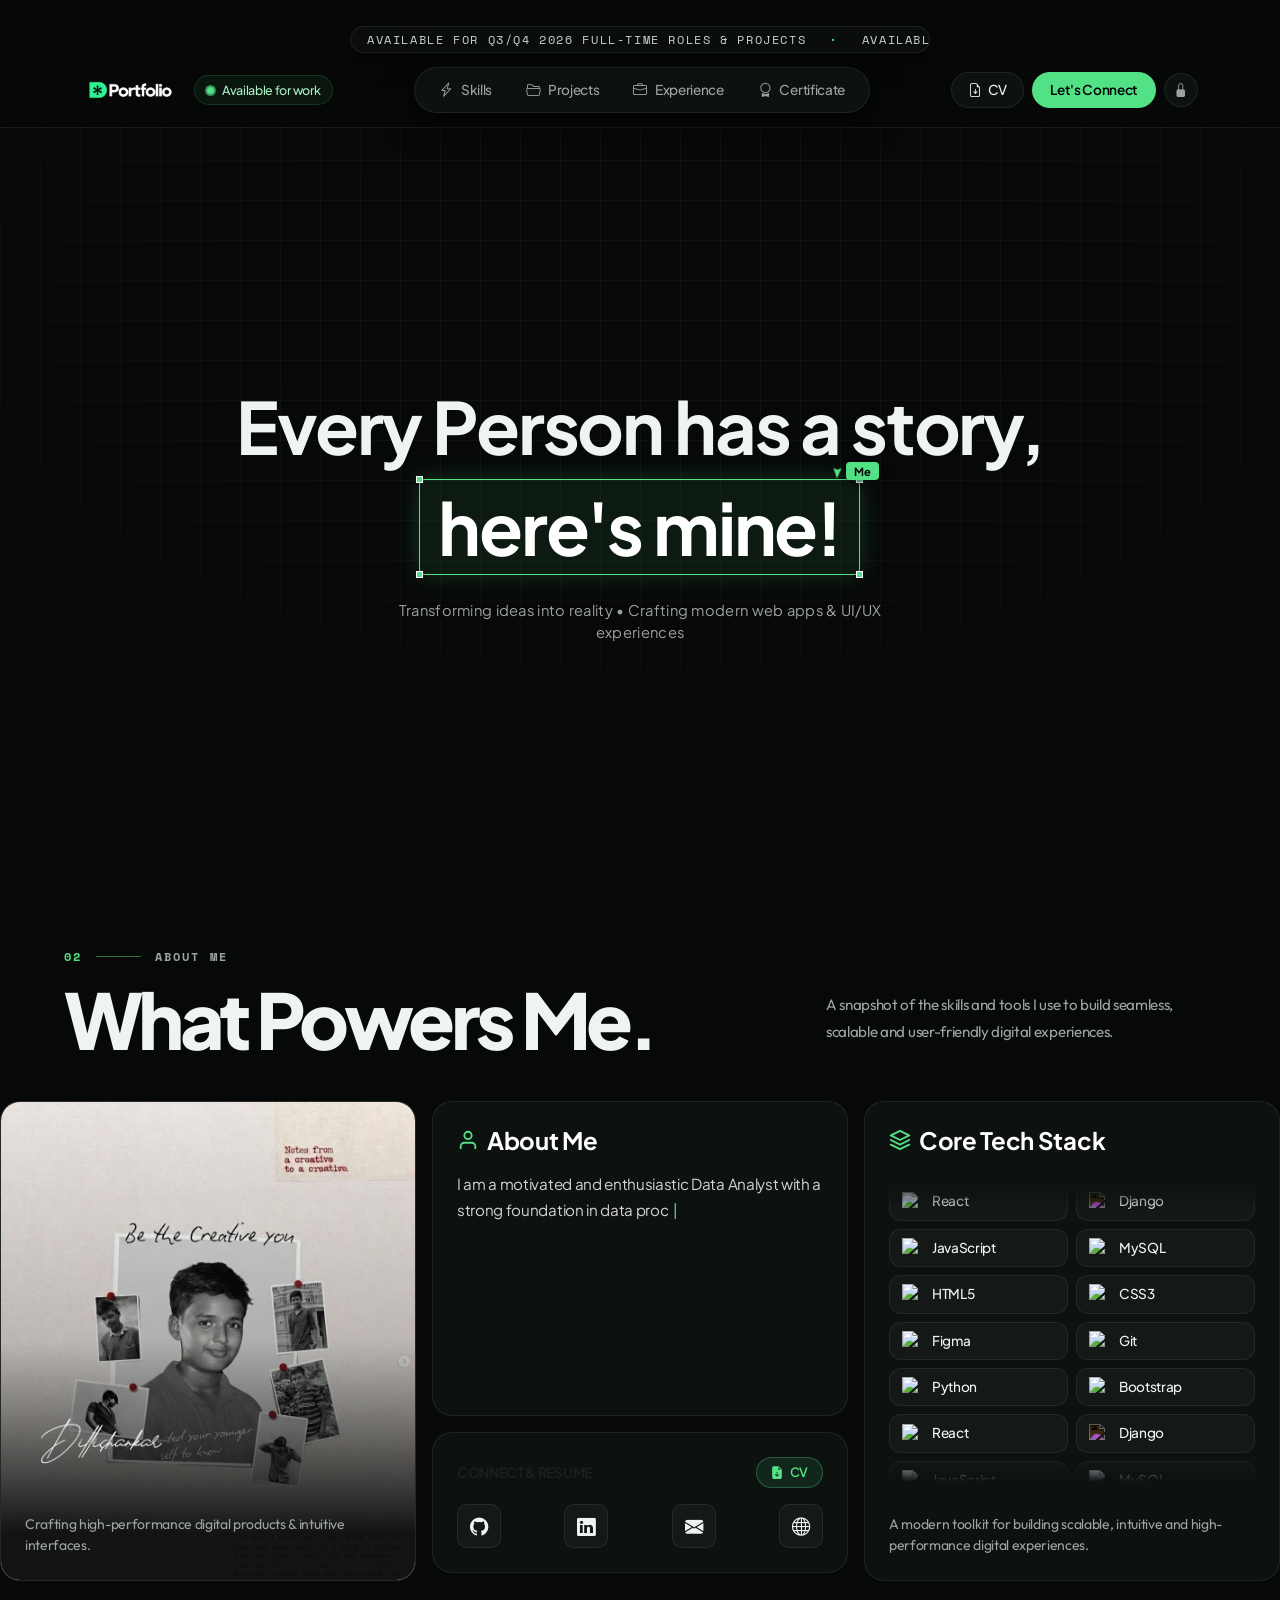
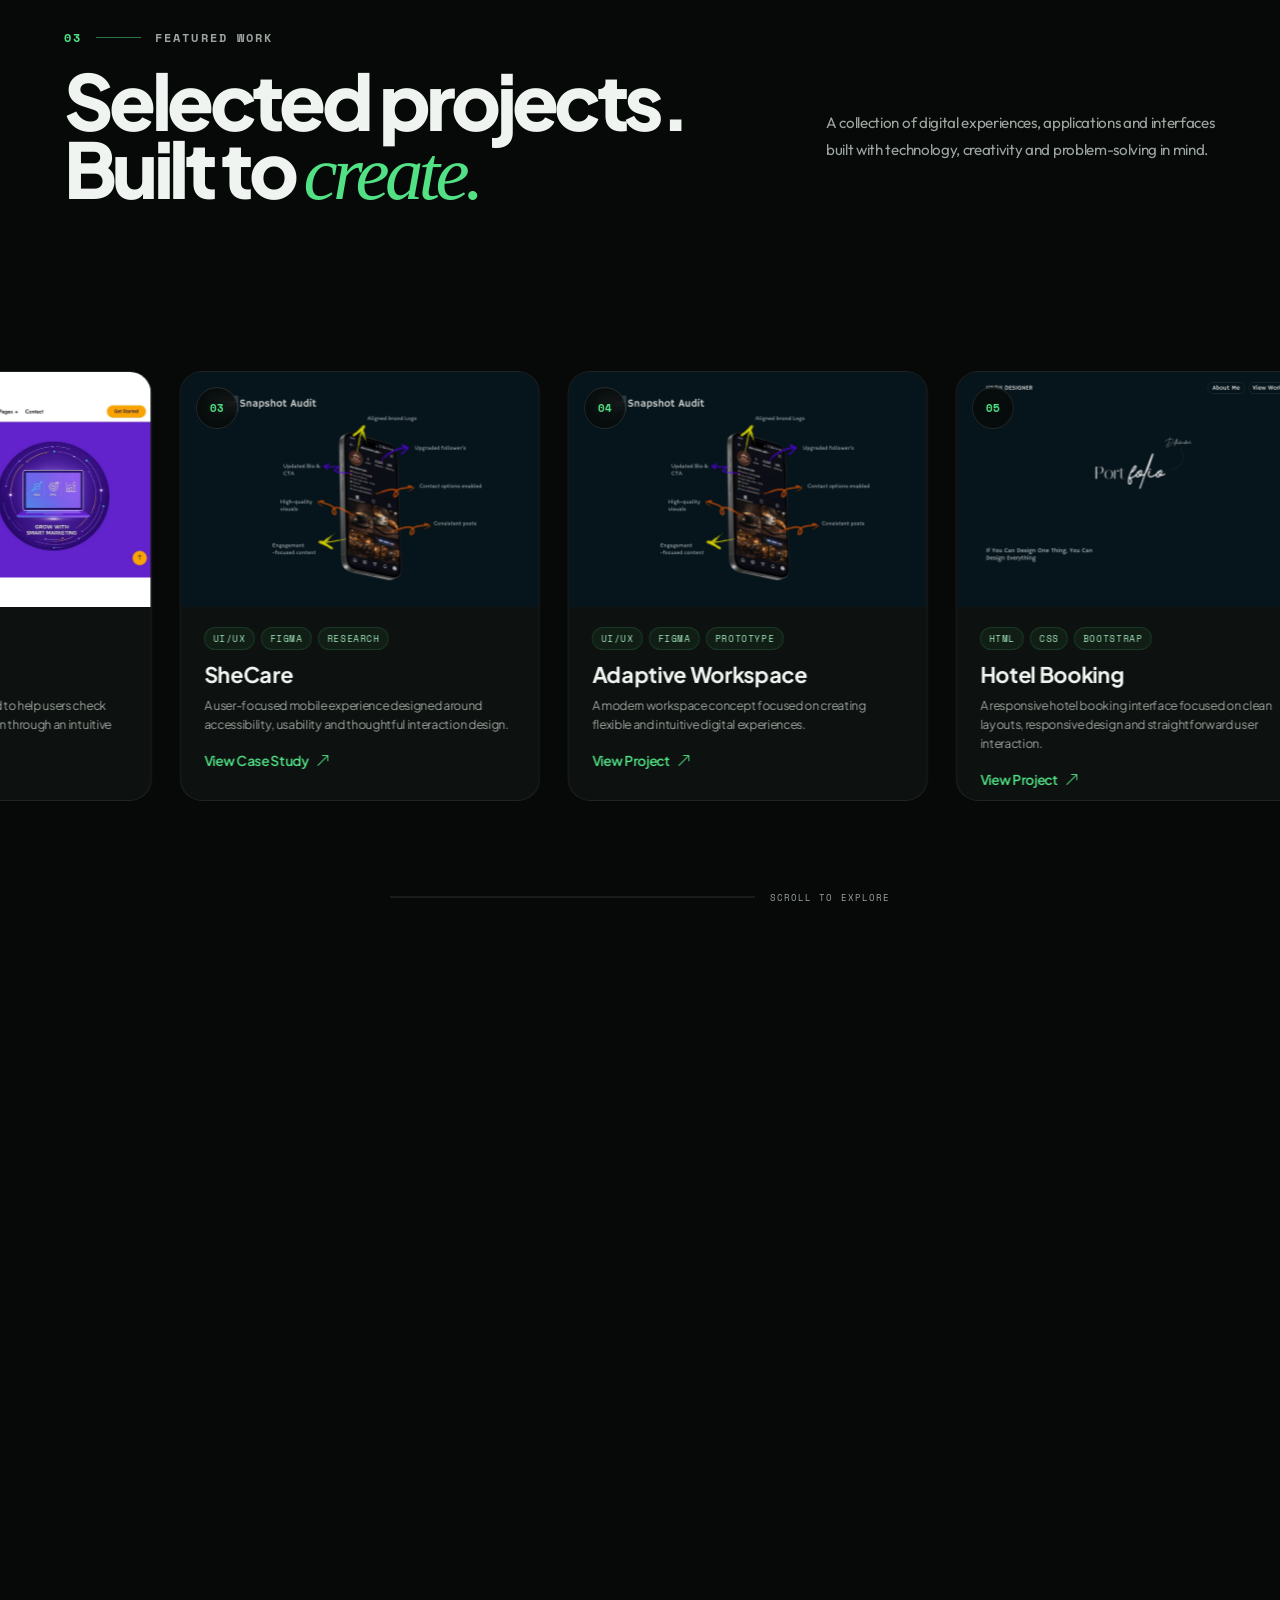
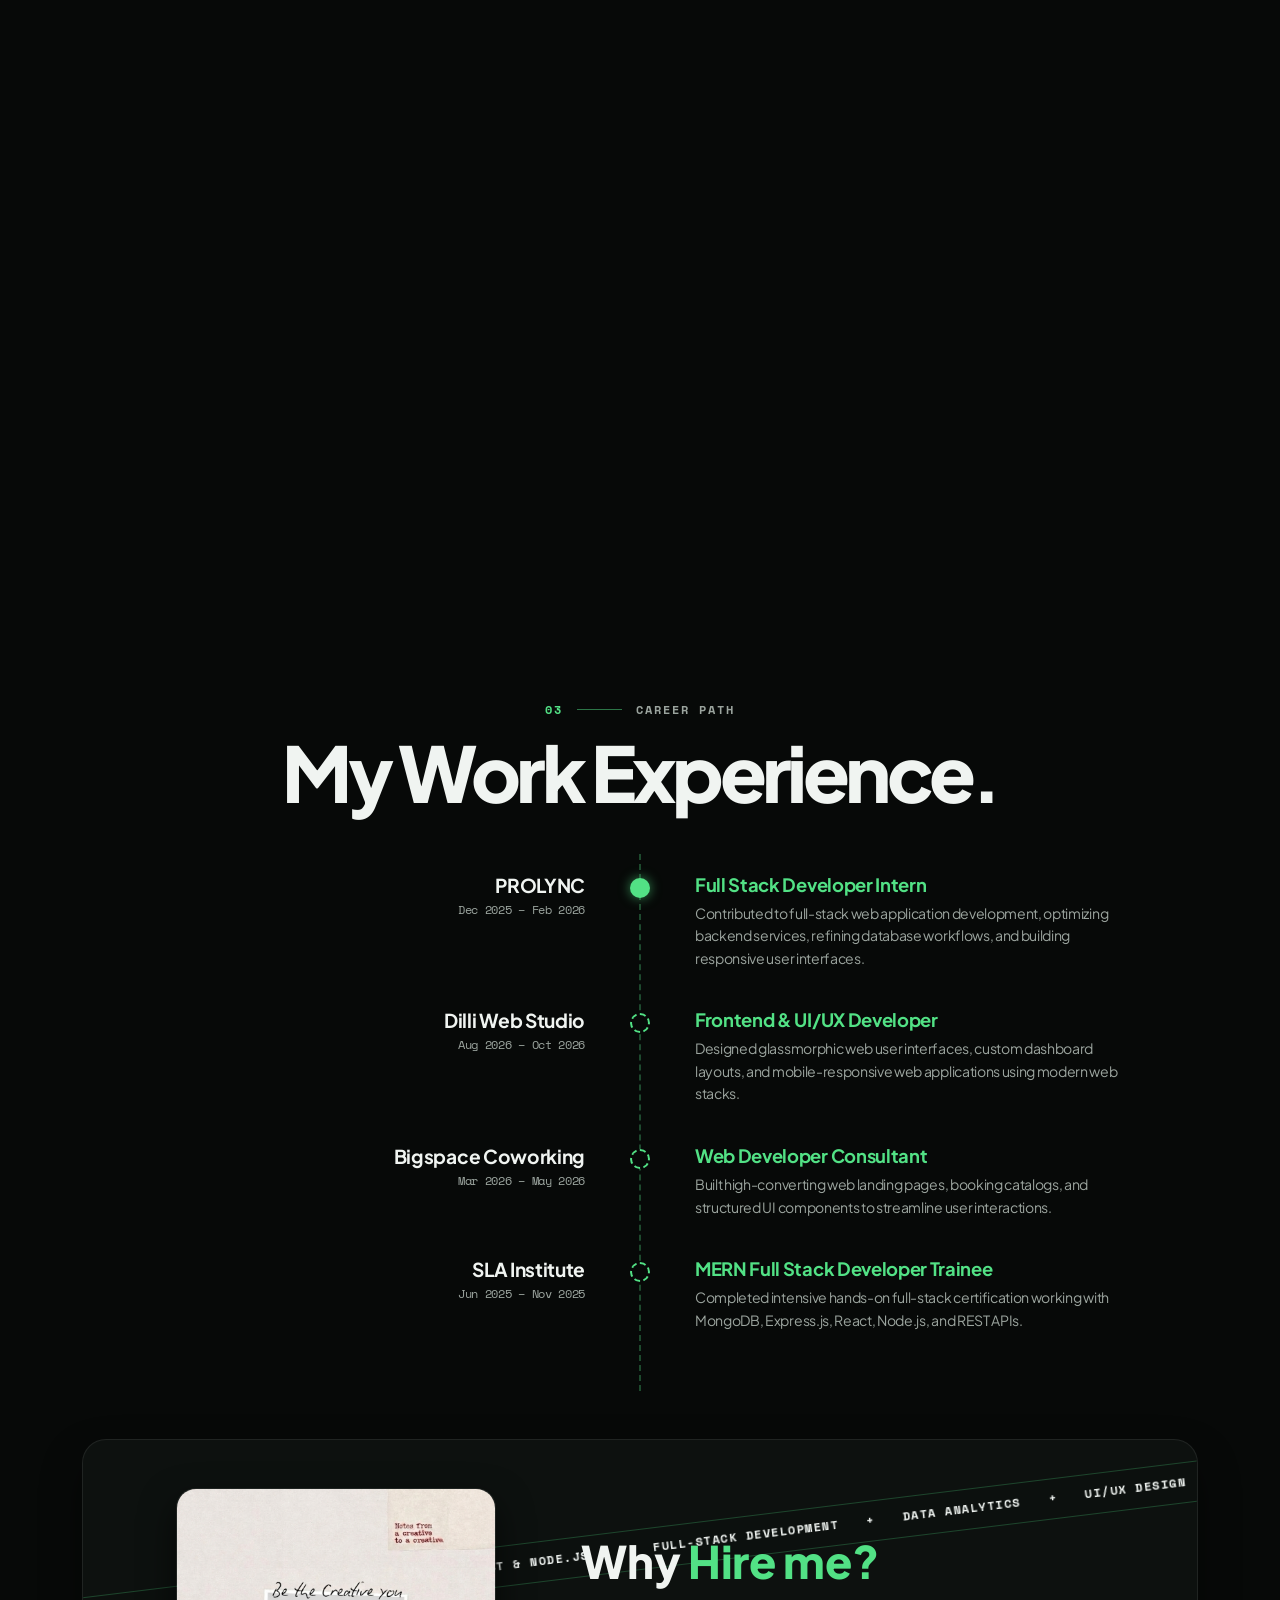
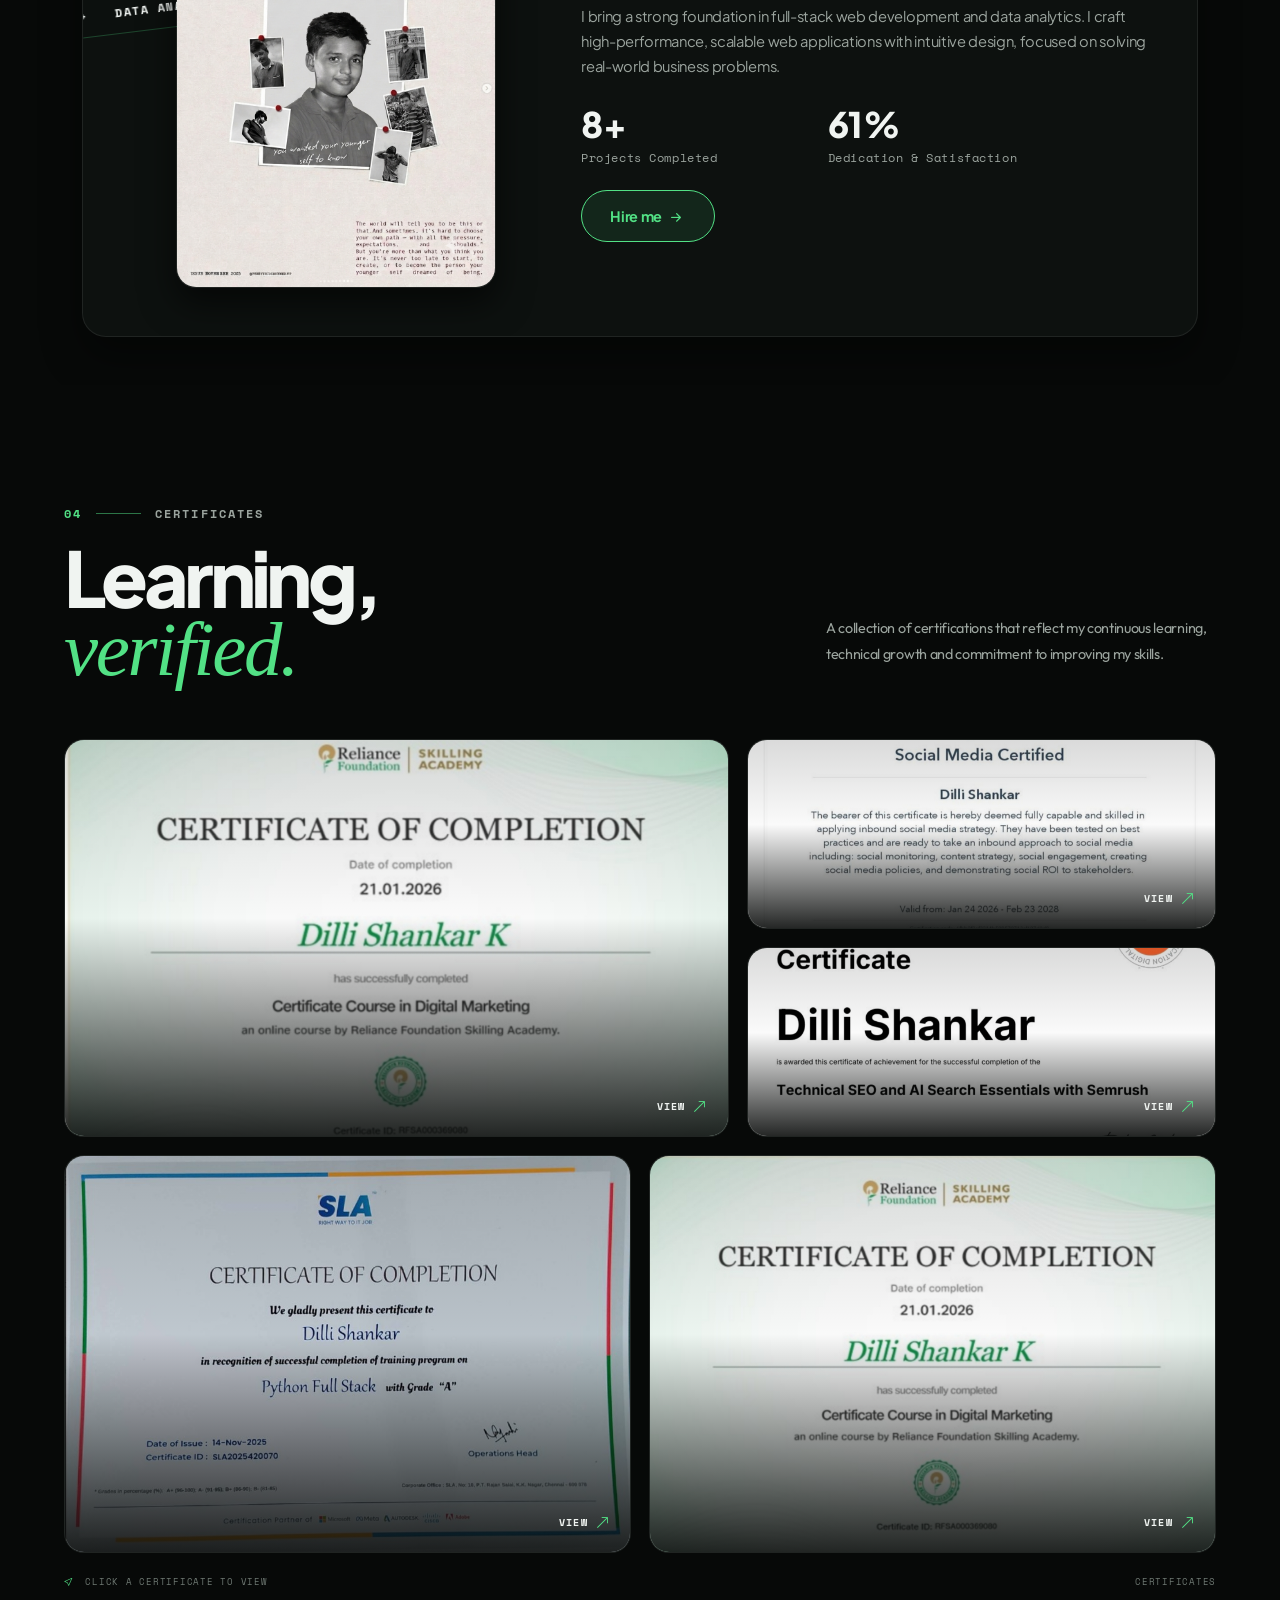
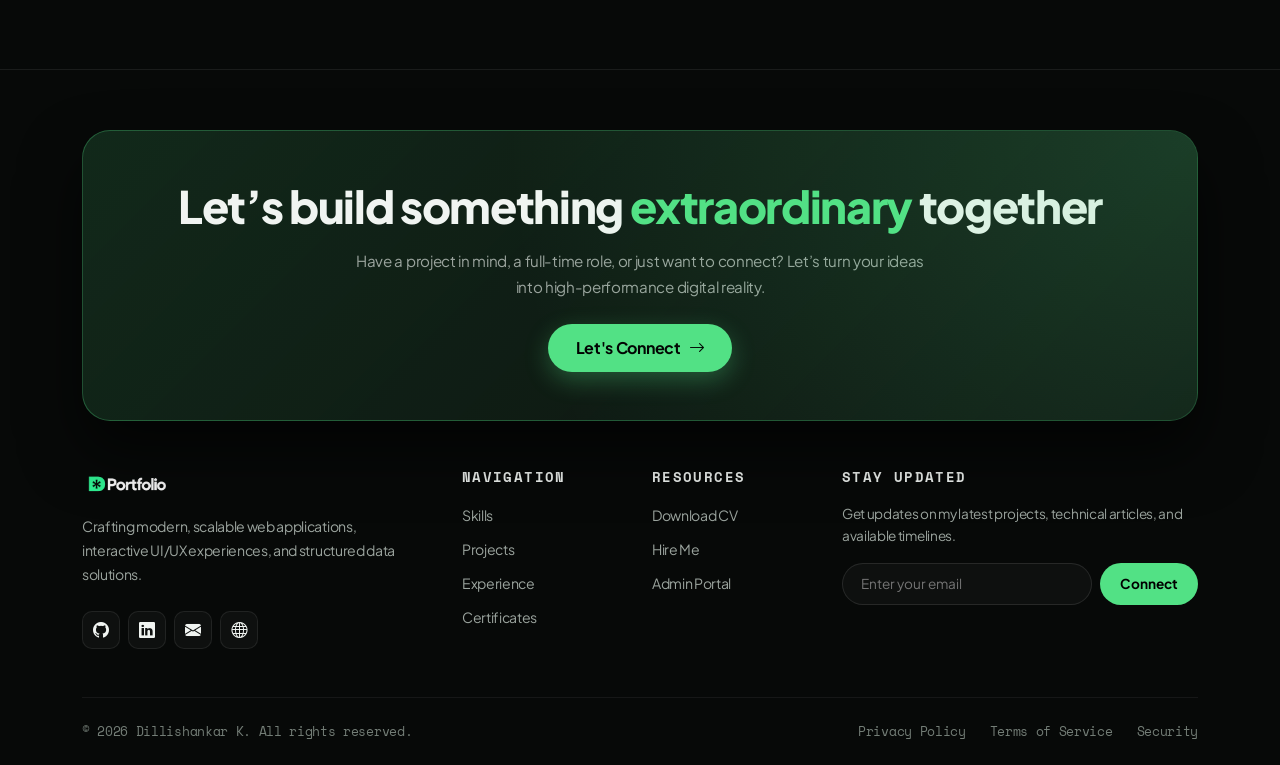
==== commit 79671fa2: "demo" ====
--- a/index.html
+++ b/index.html
@@ -1569,6 +1569,105 @@
         </div>
     </section>
 
+    <!-- ==================================================
+     FOOTER SECTION
+================================================== -->
+    <footer class="footer-section" id="contact">
+        <div class="container">
+
+            <!-- CTA BANNER CARD -->
+            <div class="footer-cta-card">
+                <div class="footer-cta-content text-center py-5 px-3">
+                    <h2 class="footer-cta-title mb-3">
+                        Let’s build something <span class="text-mint">extraordinary</span> together
+                    </h2>
+                    <p class="footer-cta-desc mx-auto mb-4">
+                        Have a project in mind, a full-time role, or just want to connect? Let’s turn your ideas into
+                        high-performance digital reality.
+                    </p>
+                    <a href="mailto:ramyarams5143@gmail.com" class="btn-footer-cta">
+                        <span>Let's Connect</span>
+                        <i class="bi bi-arrow-right"></i>
+                    </a>
+                </div>
+            </div>
+
+            <!-- MAIN FOOTER CONTENT -->
+            <div class="footer-main-grid py-5">
+                <div class="row g-4 justify-content-between">
+
+                    <!-- Column 1: Brand & Bio -->
+                    <div class="col-lg-4 col-md-6">
+                        <div class="footer-brand-wrap mb-3">
+                            <img src="Data/Dilli.png" alt="Logo" class="footer-logo-img">
+                        </div>
+                        <p class="footer-bio-text mb-4">
+                            Crafting modern, scalable web applications, interactive UI/UX experiences, and structured
+                            data solutions.
+                        </p>
+                        <div class="footer-social-links d-flex align-items-center gap-2">
+                            <a href="https://github.com" target="_blank" class="footer-social-icon" title="GitHub"><i
+                                    class="bi bi-github"></i></a>
+                            <a href="https://linkedin.com" target="_blank" class="footer-social-icon"
+                                title="LinkedIn"><i class="bi bi-linkedin"></i></a>
+                            <a href="mailto:ramyarams5143@gmail.com" class="footer-social-icon" title="Email"><i
+                                    class="bi bi-envelope-fill"></i></a>
+                            <a href="#" class="footer-social-icon" title="Globe"><i class="bi bi-globe"></i></a>
+                        </div>
+                    </div>
+
+                    <!-- Column 2: Quick Links -->
+                    <div class="col-lg-2 col-md-3 col-6">
+                        <h5 class="footer-col-title">Navigation</h5>
+                        <ul class="footer-links-list list-unstyled m-0 p-0">
+                            <li><a href="#about">Skills</a></li>
+                            <li><a href="#projects">Projects</a></li>
+                            <li><a href="#experience">Experience</a></li>
+                            <li><a href="#certificates">Certificates</a></li>
+                        </ul>
+                    </div>
+
+                    <!-- Column 3: Resources / Resume -->
+                    <div class="col-lg-2 col-md-3 col-6">
+                        <h5 class="footer-col-title">Resources</h5>
+                        <ul class="footer-links-list list-unstyled m-0 p-0">
+                            <li><a href="Data/Dillishankar.k-DA-Resume.pdf" download>Download CV</a></li>
+                            <li><a href="mailto:ramyarams5143@gmail.com">Hire Me</a></li>
+                            <li><a href="#admin">Admin Portal</a></li>
+                        </ul>
+                    </div>
+
+                    <!-- Column 4: Newsletter / Quick Message -->
+                    <div class="col-lg-4 col-md-12">
+                        <h5 class="footer-col-title">Stay Updated</h5>
+                        <p class="footer-newsletter-desc mb-3">
+                            Get updates on my latest projects, technical articles, and available timelines.
+                        </p>
+                        <form class="footer-newsletter-form d-flex gap-2"
+                            onsubmit="event.preventDefault(); alert('Thank you for Connecting!');">
+                            <input type="email" class="footer-email-input" placeholder="Enter your email" required>
+                            <button type="submit" class="btn-footer-subscribe">Connect</button>
+                        </form>
+                    </div>
+
+                </div>
+            </div>
+
+            <!-- FOOTER BOTTOM COPYRIGHT -->
+            <div class="footer-bottom-bar d-flex flex-wrap align-items-center justify-content-between py-4">
+                <p class="footer-copy-text m-0">
+                    © 2026 Dillishankar K. All rights reserved.
+                </p>
+                <div class="footer-legal-links d-flex align-items-center gap-4">
+                    <a href="#">Privacy Policy</a>
+                    <a href="#">Terms of Service</a>
+                    <a href="#">Security</a>
+                </div>
+            </div>
+
+        </div>
+    </footer>
+
     <!-- Bootstrap JS Bundle -->
     <script src="https://cdn.jsdelivr.net/npm/bootstrap@5.3.0/dist/js/bootstrap.bundle.min.js"></script>
     <script src="script.js"></script>
--- a/style.css
+++ b/style.css
@@ -99,8 +99,13 @@
 }
 
 @keyframes marqueeScroll {
-    0% { transform: translateX(0%); }
-    100% { transform: translateX(-50%); }
+    0% {
+        transform: translateX(0%);
+    }
+
+    100% {
+        transform: translateX(-50%);
+    }
 }
 
 .announcement-banner-boxed:hover .marquee-track {
@@ -157,8 +162,15 @@
 }
 
 @keyframes statusPulse {
-    0% { transform: scale(0.8); opacity: 0.8; }
-    100% { transform: scale(2.4); opacity: 0; }
+    0% {
+        transform: scale(0.8);
+        opacity: 0.8;
+    }
+
+    100% {
+        transform: scale(2.4);
+        opacity: 0;
+    }
 }
 
 .nav-dock {
@@ -169,7 +181,9 @@
     box-shadow: 0 12px 30px rgba(0, 0, 0, 0.6);
 }
 
-.nav-dock-list { gap: 2px; }
+.nav-dock-list {
+    gap: 2px;
+}
 
 .nav-dock-link {
     display: inline-flex;
@@ -314,7 +328,9 @@
     background: rgba(255, 255, 255, 0.05);
 }
 
-.mobile-nav-link:hover i { color: var(--mint-accent); }
+.mobile-nav-link:hover i {
+    color: var(--mint-accent);
+}
 
 .btn-mint-mobile {
     background-color: var(--mint-accent);
@@ -410,15 +426,41 @@
     transform: scale(1);
 }
 
-.selection-box-wrapper.animate-in .box-node.top-left     { transition-delay: 0.15s; }
-.selection-box-wrapper.animate-in .box-node.top-right    { transition-delay: 0.25s; }
-.selection-box-wrapper.animate-in .box-node.bottom-right { transition-delay: 0.35s; }
-.selection-box-wrapper.animate-in .box-node.bottom-left  { transition-delay: 0.45s; }
-
-.box-node.top-left     { top: -4px; left: -4px; }
-.box-node.top-right    { top: -4px; right: -4px; }
-.box-node.bottom-left  { bottom: -4px; left: -4px; }
-.box-node.bottom-right { bottom: -4px; right: -4px; }
+.selection-box-wrapper.animate-in .box-node.top-left {
+    transition-delay: 0.15s;
+}
+
+.selection-box-wrapper.animate-in .box-node.top-right {
+    transition-delay: 0.25s;
+}
+
+.selection-box-wrapper.animate-in .box-node.bottom-right {
+    transition-delay: 0.35s;
+}
+
+.selection-box-wrapper.animate-in .box-node.bottom-left {
+    transition-delay: 0.45s;
+}
+
+.box-node.top-left {
+    top: -4px;
+    left: -4px;
+}
+
+.box-node.top-right {
+    top: -4px;
+    right: -4px;
+}
+
+.box-node.bottom-left {
+    bottom: -4px;
+    left: -4px;
+}
+
+.box-node.bottom-right {
+    bottom: -4px;
+    right: -4px;
+}
 
 .me-cursor-chip {
     position: absolute;
@@ -433,7 +475,7 @@
 }
 
 .selection-box-wrapper.animate-in .me-cursor-chip {
-    animation: 
+    animation:
         chipEntrance 0.5s cubic-bezier(0.34, 1.56, 0.64, 1) 0.5s forwards,
         cursorFloat 3s ease-in-out infinite 1.0s;
 }
@@ -613,8 +655,13 @@
 }
 
 @keyframes expMarqueeScroll {
-    0% { transform: translateX(0%); }
-    100% { transform: translateX(-50%); }
+    0% {
+        transform: translateX(0%);
+    }
+
+    100% {
+        transform: translateX(-50%);
+    }
 }
 
 .exp-ticker-section:hover .exp-ticker-track {
@@ -629,14 +676,15 @@
     border: 1px solid rgba(255, 255, 255, 0.08);
     border-radius: 24px;
     position: relative;
-    box-shadow: 0 20px 40px rgba(0,0,0,0.4);
+    box-shadow: 0 20px 40px rgba(0, 0, 0, 0.4);
     isolation: isolate;
     overflow: hidden;
 }
 
 .hire-img-wrapper {
     position: relative;
-    z-index: 2; /* Sits over back ribbon, under front ribbon */
+    z-index: 2;
+    /* Sits over back ribbon, under front ribbon */
     max-width: 320px;
     border-radius: 20px;
     overflow: hidden;
@@ -647,14 +695,15 @@
     /* Initial hidden state */
     opacity: 0;
     transform: translateY(30px) scale(0.92);
-    transition: opacity 0.8s cubic-bezier(0.16, 1, 0.3, 1), 
-                transform 0.8s cubic-bezier(0.16, 1, 0.3, 1);
+    transition: opacity 0.8s cubic-bezier(0.16, 1, 0.3, 1),
+        transform 0.8s cubic-bezier(0.16, 1, 0.3, 1);
 }
 
 .why-hire-card.is-visible .hire-img-wrapper {
     opacity: 1;
     transform: translateY(0) scale(1);
-    transition-delay: 0.4s; /* Waits for top ribbon slide-in */
+    transition-delay: 0.4s;
+    /* Waits for top ribbon slide-in */
 }
 
 .hire-person-img {
@@ -763,15 +812,24 @@
     letter-spacing: 0.12em;
 }
 
-.ribbon-back .mint { color: #52e185; }
+.ribbon-back .mint {
+    color: #52e185;
+}
 
 
 /* ==================================================
    ANIMATIONS
 ================================================== */
 @keyframes heroFadeUp {
-    from { opacity: 0; transform: translateY(24px); }
-    to { opacity: 1; transform: translateY(0); }
+    from {
+        opacity: 0;
+        transform: translateY(24px);
+    }
+
+    to {
+        opacity: 1;
+        transform: translateY(0);
+    }
 }
 
 @keyframes boxPop {
@@ -780,9 +838,11 @@
         transform: scale(0.92);
         box-shadow: 0 0 0px rgba(82, 225, 133, 0);
     }
+
     70% {
         transform: scale(1.03);
     }
+
     100% {
         opacity: 1;
         transform: scale(1);
@@ -795,6 +855,7 @@
         opacity: 0;
         transform: translate(-10px, 10px) scale(0.7);
     }
+
     100% {
         opacity: 1;
         transform: translate(0, 0) scale(1);
@@ -802,23 +863,47 @@
 }
 
 @keyframes cursorFloat {
-    0%, 100% { transform: translateY(0px); }
-    50% { transform: translateY(-5px); }
+
+    0%,
+    100% {
+        transform: translateY(0px);
+    }
+
+    50% {
+        transform: translateY(-5px);
+    }
 }
 
 @keyframes gridPulse {
-    0%, 100% { opacity: 0.5; }
-    50% { opacity: 0.9; }
+
+    0%,
+    100% {
+        opacity: 0.5;
+    }
+
+    50% {
+        opacity: 0.9;
+    }
 }
 
 @keyframes ribbonScroll {
-    0% { transform: translateX(0%); }
-    100% { transform: translateX(-50%); }
+    0% {
+        transform: translateX(0%);
+    }
+
+    100% {
+        transform: translateX(-50%);
+    }
 }
 
 @keyframes ribbonScrollReverse {
-    0% { transform: translateX(-50%); }
-    100% { transform: translateX(0%); }
+    0% {
+        transform: translateX(-50%);
+    }
+
+    100% {
+        transform: translateX(0%);
+    }
 }
 
 /* ==================================================
@@ -828,32 +913,40 @@
     .timeline-central-line {
         left: 20px;
     }
+
     .timeline-row {
         flex-direction: column;
         padding-left: 45px;
     }
-    .timeline-left, .timeline-right {
+
+    .timeline-left,
+    .timeline-right {
         text-align: left;
         padding: 0;
         width: 100%;
     }
+
     .timeline-center {
         position: absolute;
         left: 0;
         top: 0;
         width: 20px;
     }
+
     .timeline-left {
         margin-bottom: 6px;
     }
+
     .angled-ribbon {
         width: 160%;
         left: -30%;
     }
+
     .ribbon-back {
         top: 10%;
         transform: rotate(-5deg);
     }
+
     .ribbon-front {
         bottom: 5%;
         transform: rotate(-4deg);
@@ -864,7 +957,204 @@
     .hero-section {
         padding-top: 195px;
     }
+
     .hero-title {
         font-size: 2.1rem !important;
     }
+}
+
+
+
+/* ==================================================
+   FOOTER SECTION STYLING
+================================================== */
+.footer-section {
+    background-color: #070908;
+    position: relative;
+    padding-top: 60px;
+    border-top: 1px solid rgba(255, 255, 255, 0.08);
+}
+
+/* CTA Banner Card */
+.footer-cta-card {
+    background: linear-gradient(135deg, rgba(82, 225, 133, 0.15) 0%, rgba(13, 17, 15, 0.9) 100%);
+    border: 1px solid rgba(82, 225, 133, 0.3);
+    border-radius: 28px;
+    position: relative;
+    overflow: hidden;
+    box-shadow: 0 30px 60px rgba(0, 0, 0, 0.6);
+}
+
+.footer-cta-card::before {
+    content: '';
+    position: absolute;
+    inset: 0;
+    background: radial-gradient(circle at top right, rgba(82, 225, 133, 0.2), transparent 60%);
+    pointer-events: none;
+}
+
+.footer-cta-title {
+    color: #f0f4f1;
+    font-family: 'Plus Jakarta Sans', sans-serif;
+    font-size: clamp(1.8rem, 3.5vw, 2.8rem);
+    font-weight: 800;
+    letter-spacing: -0.03em;
+}
+
+.footer-cta-desc {
+    color: #9ba49e;
+    max-width: 580px;
+    font-size: 0.95rem;
+    line-height: 1.7;
+}
+
+.btn-footer-cta {
+    display: inline-flex;
+    align-items: center;
+    gap: 8px;
+    background: #52e185;
+    color: #000000;
+    font-weight: 700;
+    padding: 12px 28px;
+    border-radius: 100px;
+    text-decoration: none;
+    transition: all 0.3s ease;
+    box-shadow: 0 8px 25px rgba(82, 225, 133, 0.3);
+}
+
+.btn-footer-cta:hover {
+    background: #45c873;
+    transform: translateY(-2px);
+    box-shadow: 0 12px 30px rgba(82, 225, 133, 0.45);
+    color: #000;
+}
+
+/* Main Footer Grid */
+.footer-main-grid {
+    border-bottom: 1px solid rgba(255, 255, 255, 0.06);
+}
+
+.footer-logo-img {
+    height: 30px;
+    width: auto;
+    object-fit: contain;
+}
+
+.footer-bio-text {
+    color: #9ba49e;
+    font-size: 0.88rem;
+    line-height: 1.7;
+    max-width: 320px;
+}
+
+.footer-social-icon {
+    width: 38px;
+    height: 38px;
+    background: rgba(255, 255, 255, 0.03);
+    border: 1px solid rgba(255, 255, 255, 0.08);
+    border-radius: 10px;
+    display: inline-flex;
+    align-items: center;
+    justify-content: center;
+    color: #f0f4f1;
+    text-decoration: none;
+    transition: all 0.25s ease;
+}
+
+.footer-social-icon:hover {
+    background: rgba(82, 225, 133, 0.08);
+    border-color: #52e185;
+    color: #52e185;
+    transform: translateY(-2px);
+}
+
+.footer-col-title {
+    color: #f0f4f1;
+    font-family: 'Space Mono', monospace;
+    font-size: 0.85rem;
+    font-weight: 700;
+    letter-spacing: 0.1em;
+    text-transform: uppercase;
+    margin-bottom: 18px;
+}
+
+.footer-links-list {
+    display: flex;
+    flex-direction: column;
+    gap: 10px;
+}
+
+.footer-links-list a {
+    color: #9ba49e;
+    text-decoration: none;
+    font-size: 0.88rem;
+    transition: color 0.2s ease;
+}
+
+.footer-links-list a:hover {
+    color: #52e185;
+}
+
+.footer-newsletter-desc {
+    color: #9ba49e;
+    font-size: 0.85rem;
+    line-height: 1.6;
+}
+
+.footer-email-input {
+    background: rgba(255, 255, 255, 0.03);
+    border: 1px solid rgba(255, 255, 255, 0.1);
+    border-radius: 100px;
+    padding: 10px 18px;
+    color: #f0f4f1;
+    font-size: 0.85rem;
+    flex: 1;
+    outline: none;
+    transition: border-color 0.3s ease;
+}
+
+.footer-email-input:focus {
+    border-color: #52e185;
+}
+
+.btn-footer-subscribe {
+    background: #52e185;
+    color: #000000;
+    border: none;
+    padding: 10px 20px;
+    border-radius: 100px;
+    font-weight: 700;
+    font-size: 0.85rem;
+    cursor: pointer;
+    transition: all 0.3s ease;
+    white-space: nowrap;
+}
+
+.btn-footer-subscribe:hover {
+    background: #45c873;
+    box-shadow: 0 4px 15px rgba(82, 225, 133, 0.3);
+}
+
+/* Footer Bottom Bar */
+.footer-copy-text,
+.footer-legal-links a {
+    color: #737d76;
+    font-size: 0.8rem;
+    font-family: 'Space Mono', monospace;
+    text-decoration: none;
+    transition: color 0.2s ease;
+}
+
+.footer-legal-links a:hover {
+    color: #52e185;
+}
+
+@media (max-width: 768px) {
+    .footer-newsletter-form {
+        flex-direction: column;
+    }
+
+    .btn-footer-subscribe {
+        width: 100%;
+    }
 }
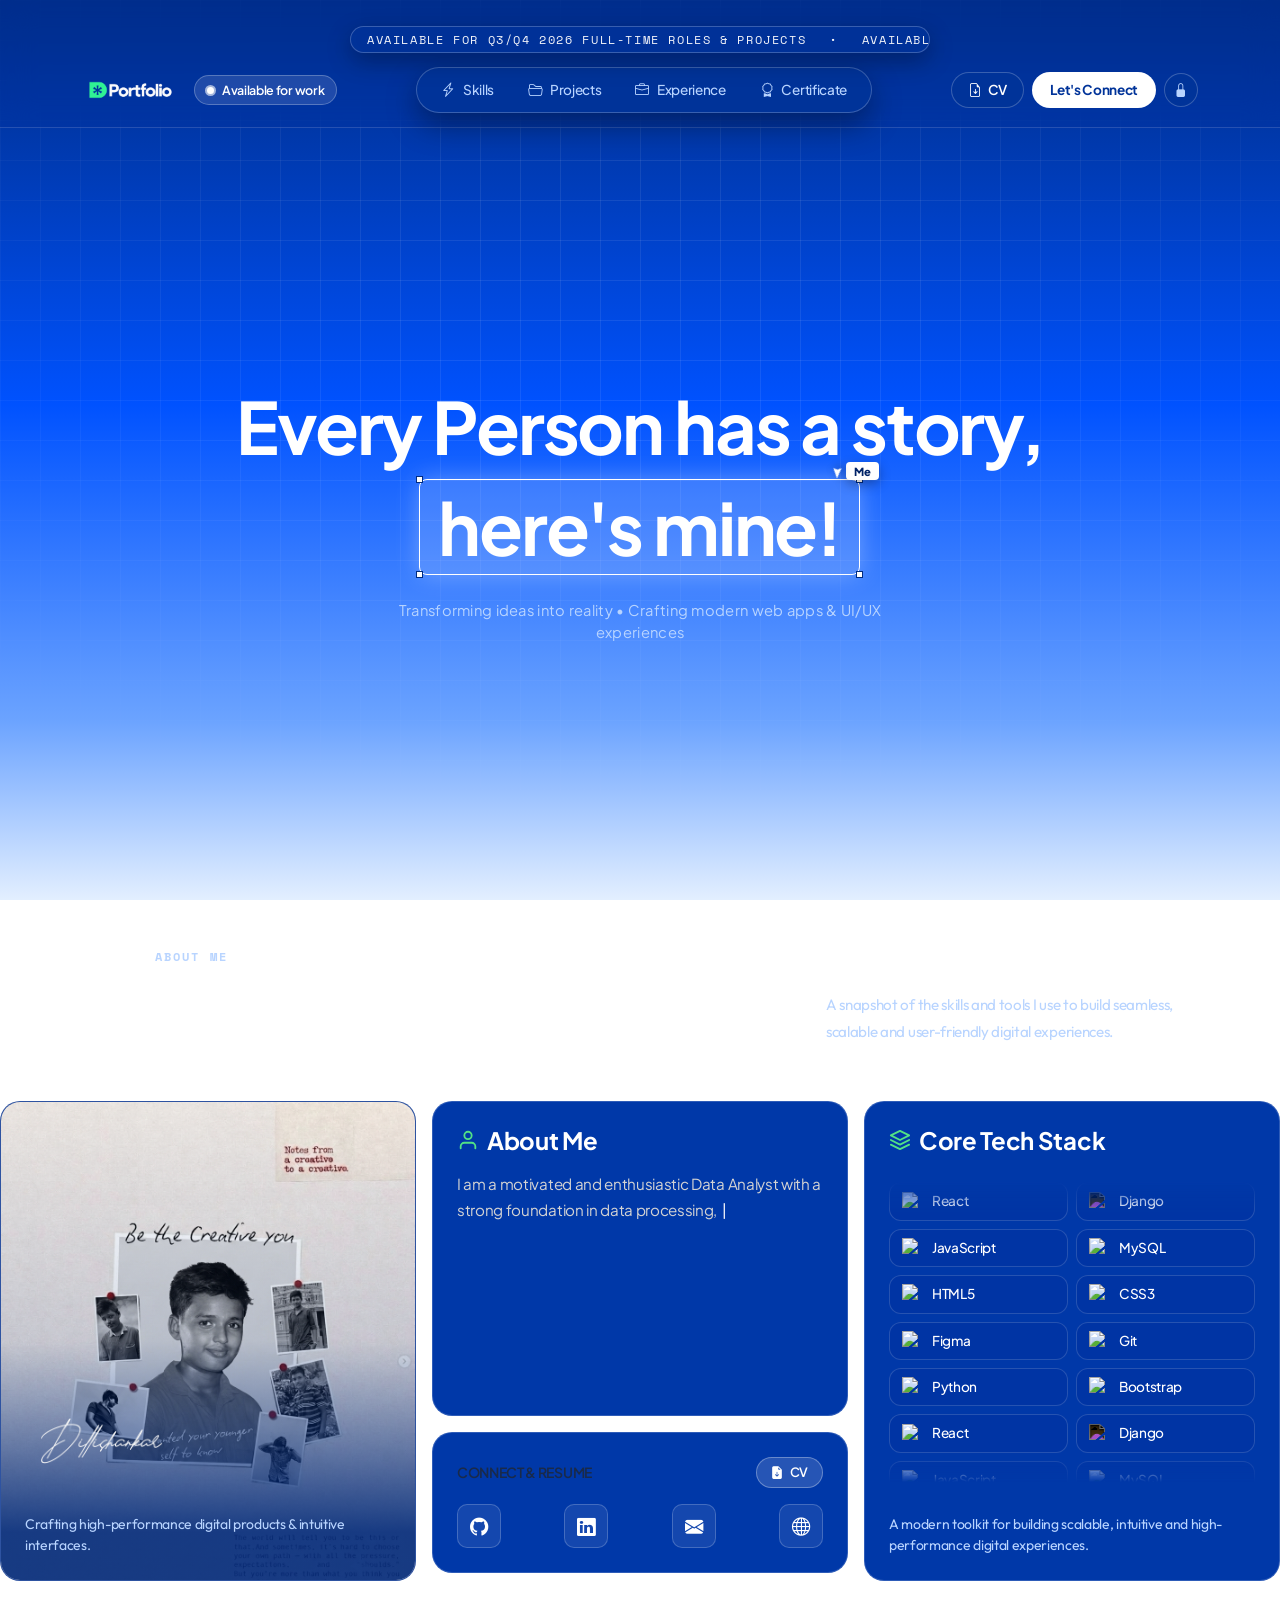
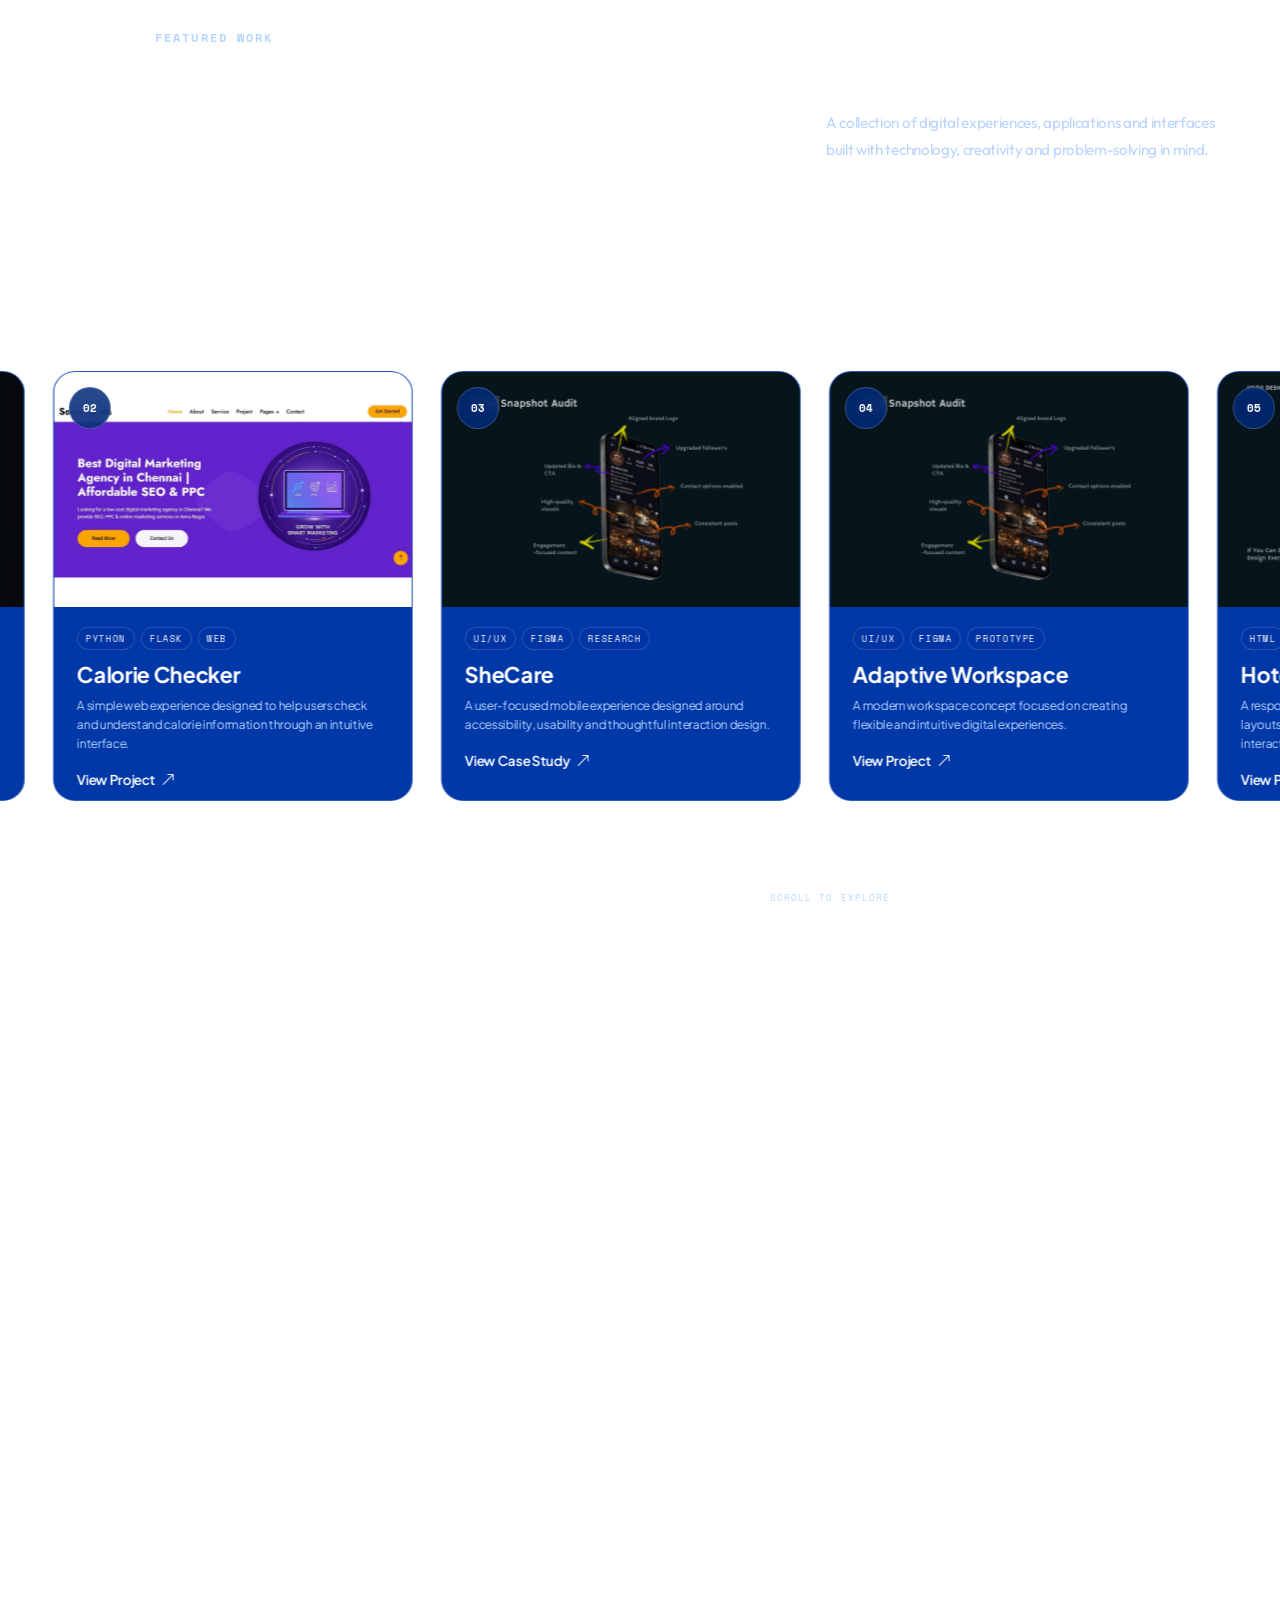
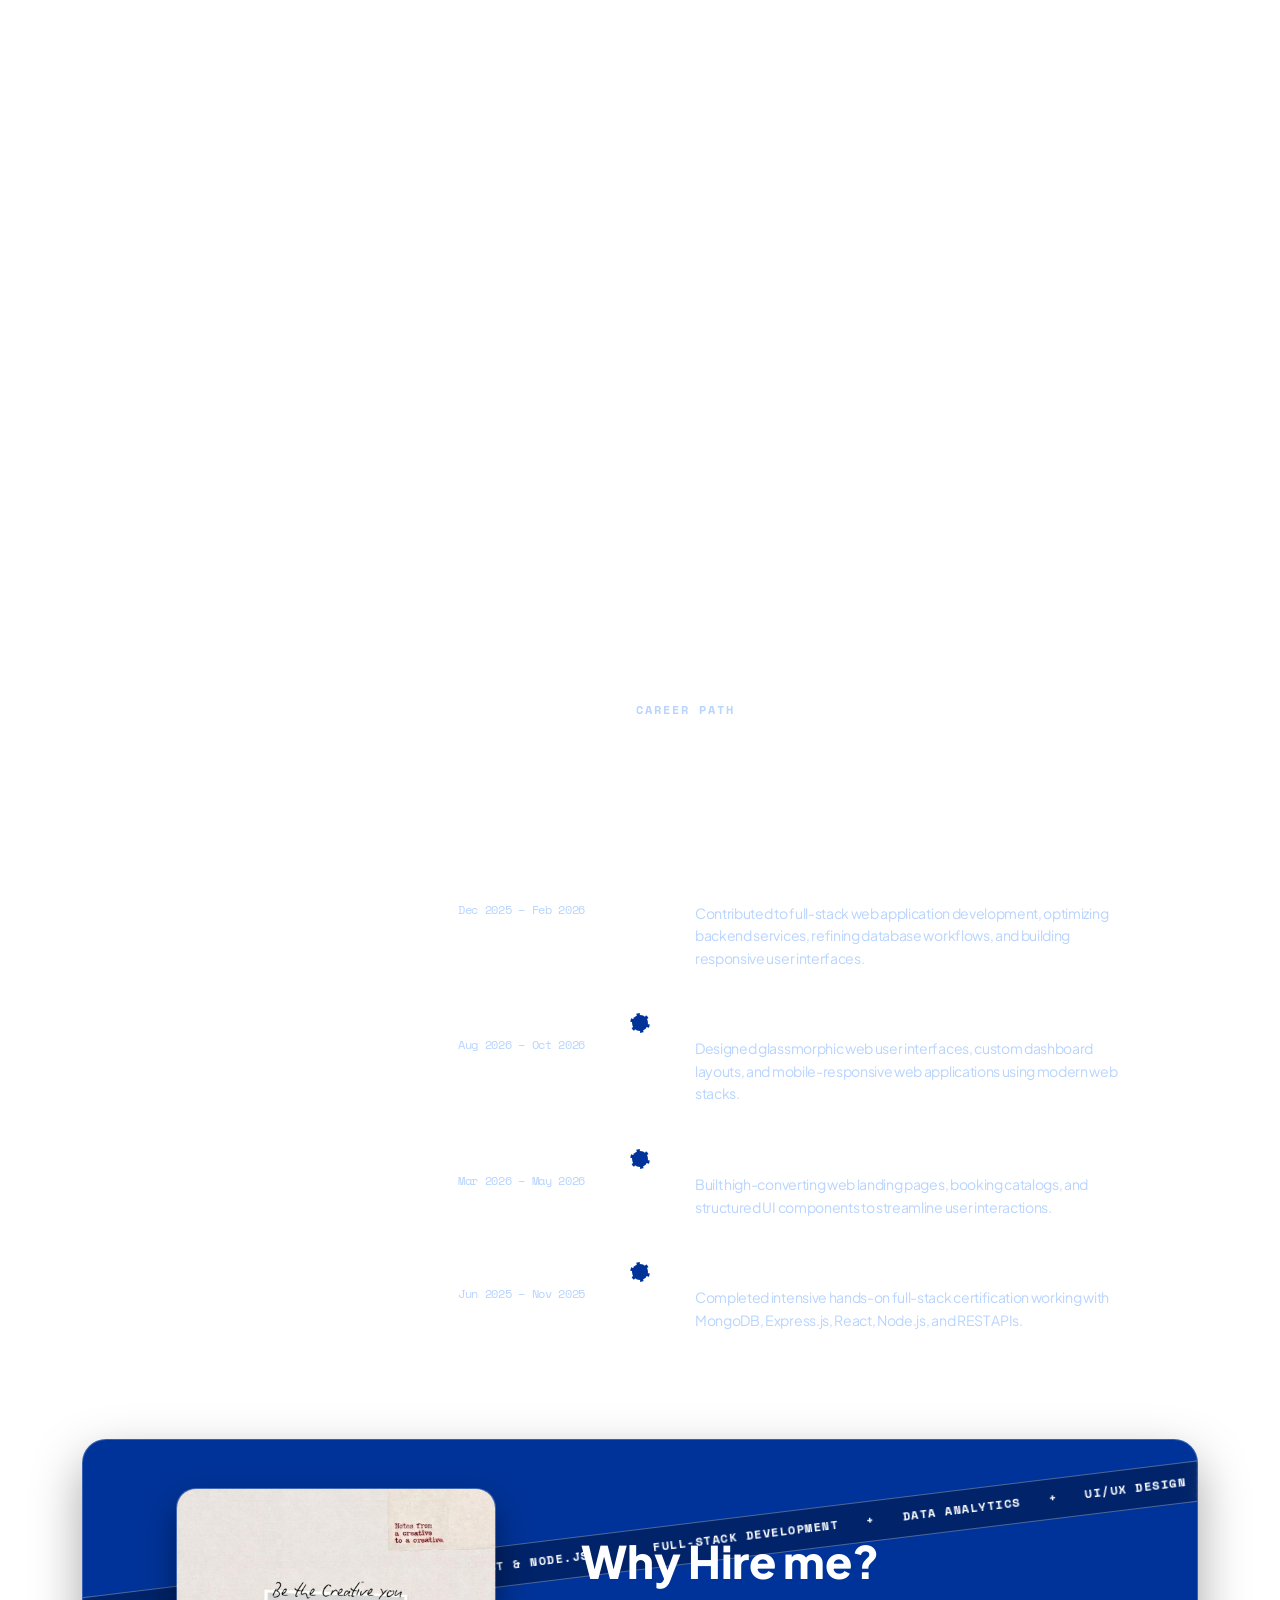
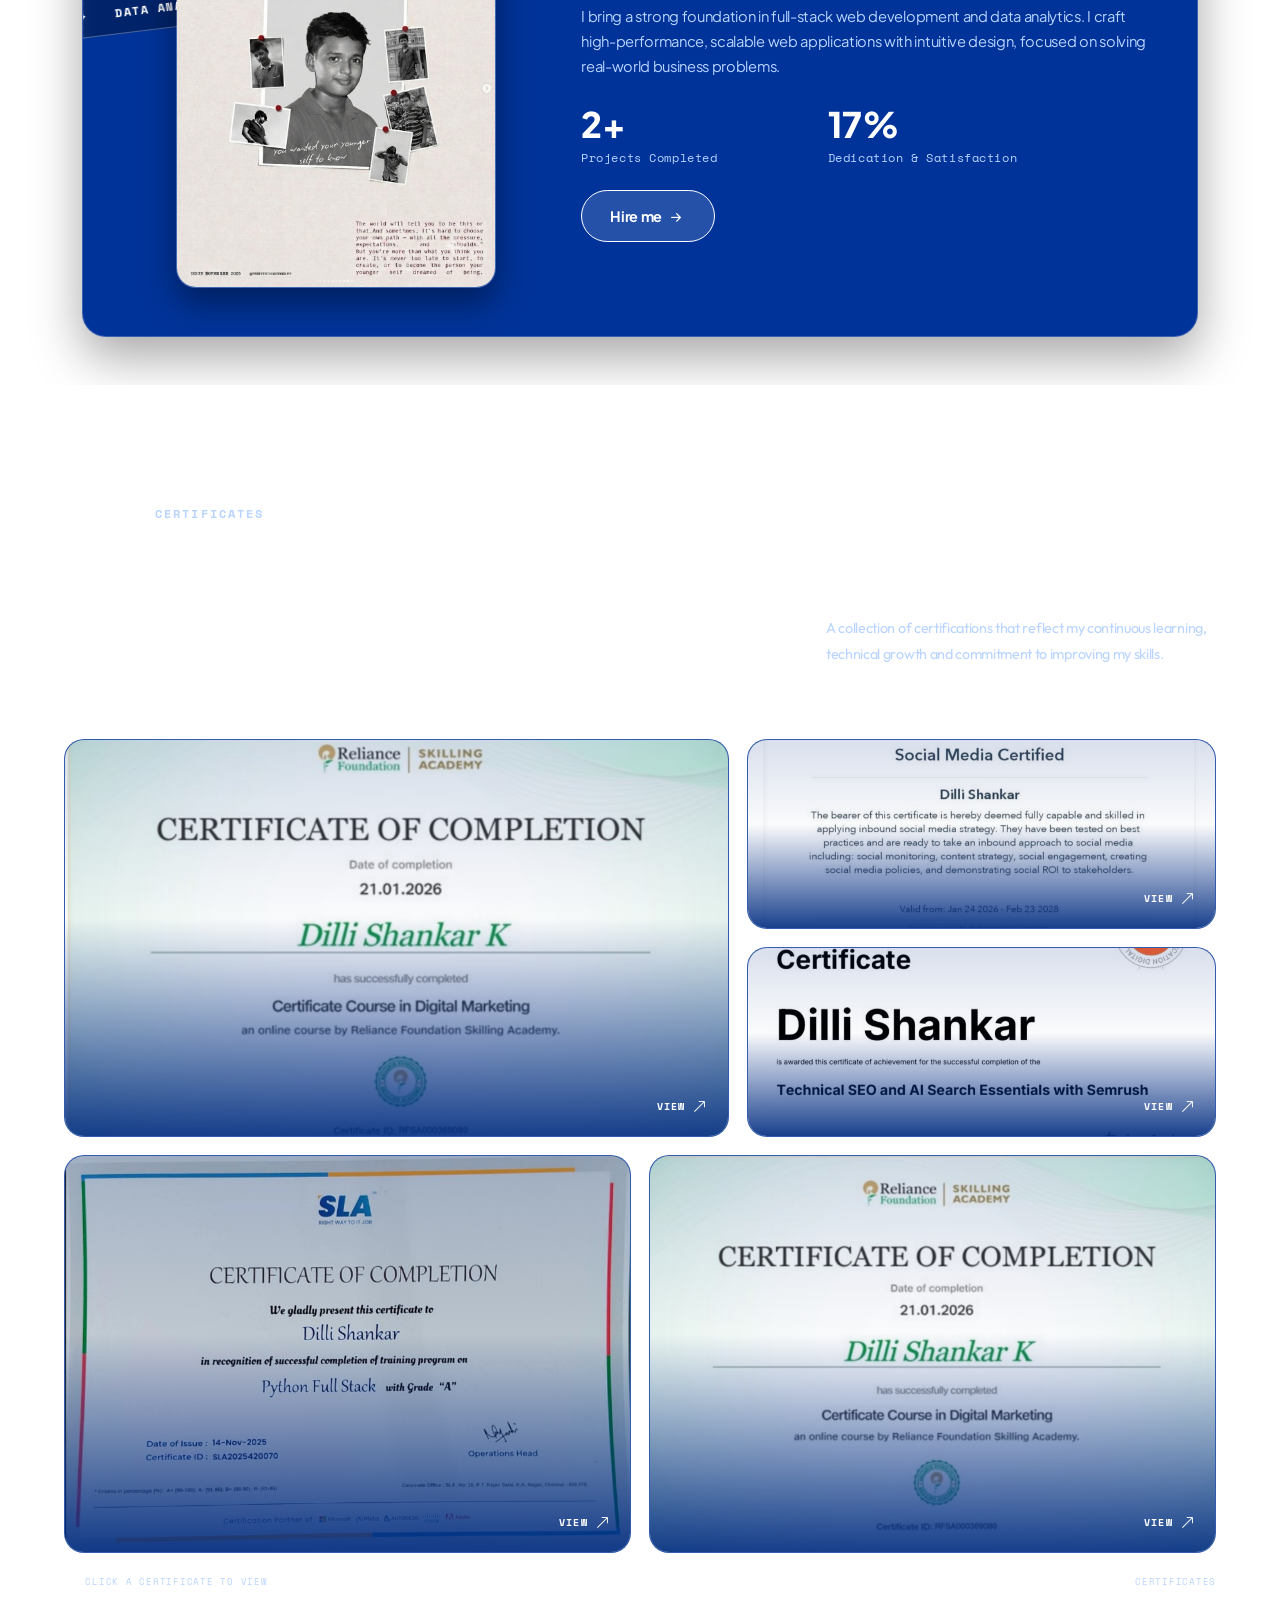
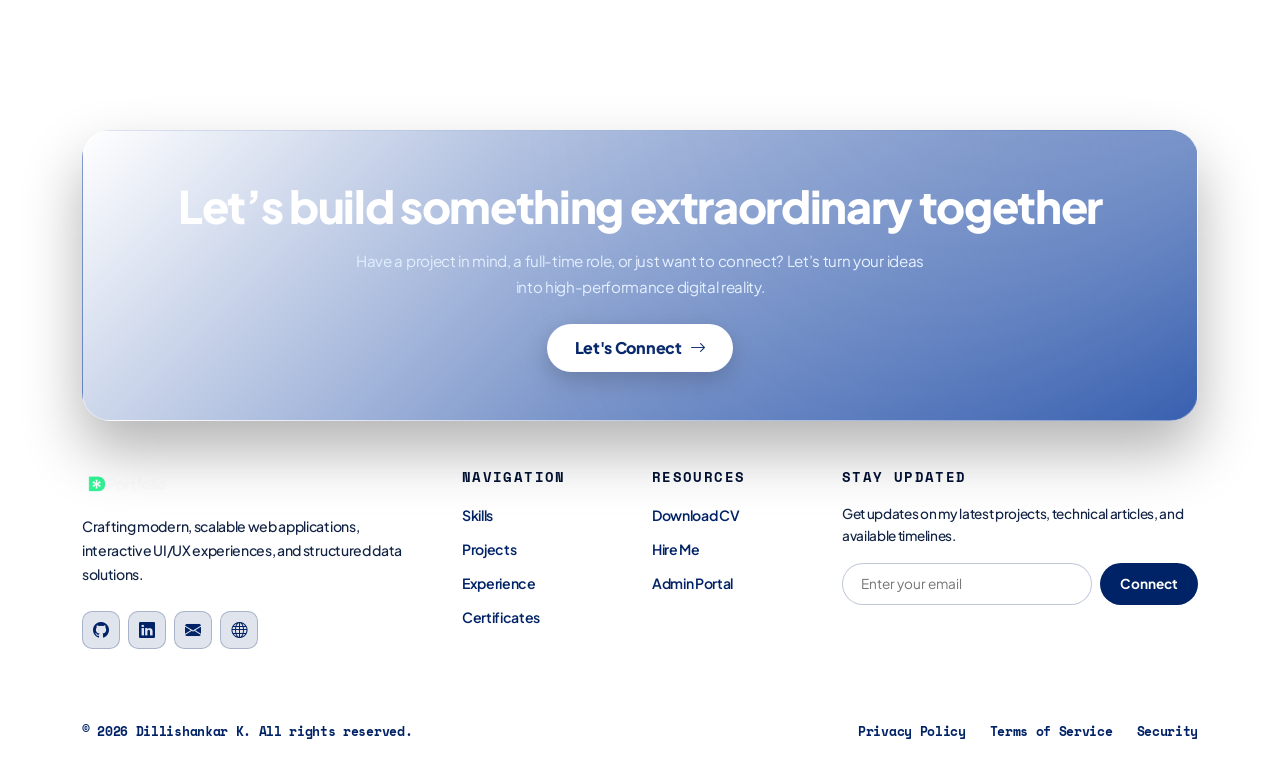
==== commit a391a1cc: "d" ====
--- a/index.html
+++ b/index.html
@@ -167,7 +167,7 @@
                         <!-- Navigation Links -->
                         <ul class="mobile-nav-list m-0 p-0 list-unstyled d-flex flex-column gap-1">
                             <li>
-                                <a href="#skills" class="mobile-nav-link">
+                                <a href="#about" class="mobile-nav-link">
                                     <i class="bi bi-lightning-charge"></i>
                                     <span>Skills</span>
                                 </a>
--- a/style.css
+++ b/style.css
@@ -1,5 +1,5 @@
 /* ==================================================
-   GLOBAL VARIABLES & BASE STYLES
+   GLOBAL VARIABLES & ROYAL BLUE GRADIENT PALETTE
 ================================================== */
 html {
     scroll-behavior: smooth;
@@ -8,17 +8,24 @@
 @import url('https://fonts.googleapis.com/css2?family=Playfair+Display:ital,wght@1,400;1,600&family=Plus+Jakarta+Sans:ital,wght@0,300..800;1,300..800&family=Space+Mono:wght@400;700&display=swap');
 
 :root {
-    --bg-dark: #070908;
-    --dock-bg: #0d110f;
-    --mint-accent: #52e185;
-    --mint-hover: #45c873;
-    --text-primary: #f0f4f1;
-    --text-muted: #9ba49e;
-    --border-color: rgba(255, 255, 255, 0.08);
+    --bg-dark: #004BD6;
+    /* Vibrant Royal Blue Background */
+    --dock-bg: #003399;
+    /* Rich Cobalt Card/Dock BG */
+    --mint-accent: #0052FF;
+    /* Electric Royal Blue Accent */
+    --mint-hover: #1A66FF;
+    /* Bright Royal Hover */
+    --text-primary: #FFFFFF;
+    /* Crisp White Text */
+    --text-muted: #B8D4FF;
+    /* Soft Sky Blue Muted Text */
+    --border-color: rgba(255, 255, 255, 0.22);
 }
 
 body.bg-dark-theme {
-    background-color: var(--bg-dark);
+    background: linear-gradient(180deg, #002B80 0%, #0052FF 45%, #6BA3FF 80%, #E3EFFF 100%);
+    background-attachment: fixed;
     font-family: 'Plus Jakarta Sans', sans-serif;
     color: var(--text-primary);
     min-height: 100vh;
@@ -27,7 +34,7 @@
 }
 
 /* ==================================================
-   FIXED HEADER WRAPPER & MARQUEE
+   FIXED HEADER WRAPPER — SEAMLESS GLASS BLEND
 ================================================== */
 .fixed-top-wrapper {
     position: fixed;
@@ -35,10 +42,11 @@
     left: 0;
     right: 0;
     z-index: 1030;
-    background: rgba(7, 9, 8, 0.85);
-    backdrop-filter: blur(20px);
-    -webkit-backdrop-filter: blur(20px);
-    border-bottom: 1px solid var(--border-color);
+    /* Soft transparent tint instead of solid dark blue */
+    background: rgba(0, 50, 160, 0.35);
+    backdrop-filter: blur(16px);
+    -webkit-backdrop-filter: blur(16px);
+    border-bottom: 1px solid rgba(255, 255, 255, 0.15);
     display: flex;
     flex-direction: column;
     align-items: center;
@@ -59,7 +67,7 @@
     width: 100%;
     overflow: hidden;
     white-space: nowrap;
-    background: rgba(13, 17, 15, 0.75);
+    background: rgba(0, 51, 153, 0.85);
     backdrop-filter: blur(12px);
     -webkit-backdrop-filter: blur(12px);
     border: 1px solid var(--border-color);
@@ -67,12 +75,12 @@
     padding: 4px 16px;
     display: flex;
     align-items: center;
-    box-shadow: 0 8px 24px rgba(0, 0, 0, 0.4);
+    box-shadow: 0 8px 24px rgba(0, 0, 0, 0.3);
     transition: border-color 0.3s ease;
 }
 
 .announcement-banner-boxed:hover {
-    border-color: rgba(82, 225, 133, 0.3);
+    border-color: rgba(255, 255, 255, 0.4);
 }
 
 .marquee-track {
@@ -87,14 +95,14 @@
     font-family: 'Space Mono', monospace;
     font-size: 0.72rem;
     font-weight: 500;
-    color: rgba(240, 244, 241, 0.85);
+    color: rgba(255, 255, 255, 0.95);
     text-transform: uppercase;
     letter-spacing: 0.14em;
     white-space: nowrap;
 }
 
 .marquee-track .dot {
-    color: var(--mint-accent);
+    color: #FFFFFF;
     font-size: 0.65rem;
 }
 
@@ -127,22 +135,22 @@
 }
 
 .status-badge {
-    background: rgba(82, 225, 133, 0.06);
-    border: 1px solid rgba(82, 225, 133, 0.15);
+    background: rgba(255, 255, 255, 0.12);
+    border: 1px solid rgba(255, 255, 255, 0.25);
     border-radius: 100px;
     padding: 5px 12px;
 }
 
 .status-text {
     font-size: 0.78rem;
-    font-weight: 500;
-    color: #a8efc1;
+    font-weight: 600;
+    color: #FFFFFF;
 }
 
 .status-dot {
     width: 7px;
     height: 7px;
-    background-color: var(--mint-accent);
+    background-color: #FFFFFF;
     border-radius: 50%;
     position: relative;
     display: inline-block;
@@ -156,7 +164,7 @@
     width: 11px;
     height: 11px;
     border-radius: 50%;
-    background-color: var(--mint-accent);
+    background-color: #FFFFFF;
     opacity: 0.6;
     animation: statusPulse 1.8s infinite ease-in-out;
 }
@@ -178,7 +186,7 @@
     border: 1px solid var(--border-color);
     border-radius: 100px;
     padding: 4px 8px;
-    box-shadow: 0 12px 30px rgba(0, 0, 0, 0.6);
+    box-shadow: 0 12px 30px rgba(0, 0, 0, 0.35);
 }
 
 .nav-dock-list {
@@ -204,19 +212,19 @@
 }
 
 .nav-dock-link:hover {
-    color: var(--text-primary);
-    background: rgba(255, 255, 255, 0.06);
+    color: #FFFFFF;
+    background: rgba(255, 255, 255, 0.15);
 }
 
 .nav-dock-link:hover i {
-    color: var(--mint-accent);
+    color: #FFFFFF;
 }
 
 .btn-outline-glass {
     background: var(--dock-bg);
     border: 1px solid var(--border-color);
-    color: var(--text-primary);
-    font-weight: 500;
+    color: #FFFFFF;
+    font-weight: 600;
     font-size: 0.85rem;
     padding: 7px 16px;
     border-radius: 100px;
@@ -228,15 +236,15 @@
 }
 
 .btn-outline-glass:hover {
-    color: var(--mint-accent);
-    border-color: rgba(82, 225, 133, 0.3);
-    background: rgba(82, 225, 133, 0.06);
+    color: #FFFFFF;
+    border-color: #FFFFFF;
+    background: rgba(255, 255, 255, 0.2);
 }
 
 .btn-mint-sm {
-    background-color: var(--mint-accent);
-    color: #000;
-    font-weight: 600;
+    background-color: #FFFFFF;
+    color: #003399;
+    font-weight: 700;
     font-size: 0.85rem;
     padding: 8px 18px;
     border-radius: 100px;
@@ -246,10 +254,10 @@
 }
 
 .btn-mint-sm:hover {
-    background-color: var(--mint-hover);
-    color: #000;
+    background-color: #E3EFFF;
+    color: #002266;
     transform: translateY(-1px);
-    box-shadow: 0 4px 15px rgba(82, 225, 133, 0.25);
+    box-shadow: 0 4px 18px rgba(0, 0, 0, 0.3);
 }
 
 .btn-admin-icon {
@@ -268,9 +276,9 @@
 }
 
 .btn-admin-icon:hover {
-    color: var(--mint-accent);
-    border-color: var(--mint-accent);
-    background: rgba(82, 225, 133, 0.05);
+    color: #FFFFFF;
+    border-color: #FFFFFF;
+    background: rgba(255, 255, 255, 0.2);
 }
 
 .mobile-toggle-btn {
@@ -278,7 +286,7 @@
     height: 38px;
     background: var(--dock-bg);
     border: 1px solid var(--border-color);
-    color: var(--text-primary);
+    color: #FFFFFF;
     border-radius: 10px;
     display: inline-flex;
     align-items: center;
@@ -288,69 +296,98 @@
 }
 
 .glass-mobile-card {
-    background: rgba(13, 17, 15, 0.95);
+    background: rgba(0, 43, 128, 0.95);
     border: 1px solid var(--border-color);
     backdrop-filter: blur(24px);
     -webkit-backdrop-filter: blur(24px);
     border-radius: 16px;
     padding: 16px;
-    box-shadow: 0 20px 50px rgba(0, 0, 0, 0.9);
+    box-shadow: 0 20px 50px rgba(0, 0, 0, 0.5);
+}
+
+/* ==================================================
+   MOBILE NAVIGATION DRAWER STYLES
+================================================== */
+.mobile-nav-list {
+    margin-top: 10px;
+}
+
+.mobile-nav-link {
+    display: flex;
+    align-items: center;
+    gap: 12px;
+    padding: 10px 14px;
+    color: var(--text-muted);
+    background: rgba(255, 255, 255, 0.05);
+    border: 1px solid rgba(255, 255, 255, 0.1);
+    border-radius: 12px;
+    text-decoration: none;
+    font-size: 0.9rem;
+    font-weight: 500;
+    transition: all 0.25s ease;
+}
+
+.mobile-nav-link:hover,
+.mobile-nav-link:active {
+    background: rgba(255, 255, 255, 0.2);
+    color: #FFFFFF;
+    border-color: rgba(255, 255, 255, 0.3);
+    transform: translateX(4px);
+}
+
+.mobile-nav-link i {
+    font-size: 1rem;
+    color: #FFFFFF;
+}
+
+.btn-mint-mobile {
+    background-color: #FFFFFF;
+    color: #002266;
+    font-weight: 700;
+    font-size: 0.9rem;
+    padding: 10px 18px;
+    border-radius: 100px;
+    text-decoration: none;
+    display: block;
+    transition: all 0.25s ease;
+}
+
+.btn-mint-mobile:hover {
+    background-color: #E3EFFF;
+    color: #001133;
+}
+
+.btn-outline-mobile {
+    background: rgba(255, 255, 255, 0.08);
+    border: 1px solid rgba(255, 255, 255, 0.2);
+    color: #FFFFFF;
+    font-weight: 600;
+    font-size: 0.88rem;
+    padding: 10px 18px;
+    border-radius: 100px;
+    text-decoration: none;
+    display: block;
+    transition: all 0.25s ease;
+}
+
+.btn-outline-mobile:hover {
+    background: rgba(255, 255, 255, 0.18);
+    color: #FFFFFF;
+    border-color: rgba(255, 255, 255, 0.4);
 }
 
 .btn-admin-icon-sm {
-    width: 30px;
-    height: 30px;
-    background: rgba(255, 255, 255, 0.04);
-    border: 1px solid var(--border-color);
-    color: var(--text-muted);
+    width: 32px;
+    height: 32px;
+    background: rgba(255, 255, 255, 0.1);
+    border: 1px solid rgba(255, 255, 255, 0.2);
+    color: #FFFFFF;
     border-radius: 50%;
     display: inline-flex;
     align-items: center;
     justify-content: center;
     text-decoration: none;
     font-size: 0.8rem;
-}
-
-.mobile-nav-link {
-    display: flex;
-    align-items: center;
-    gap: 12px;
-    padding: 10px 12px;
-    border-radius: 10px;
-    color: var(--text-muted);
-    text-decoration: none;
-    font-size: 0.9rem;
-    font-weight: 500;
-}
-
-.mobile-nav-link:hover {
-    color: var(--text-primary);
-    background: rgba(255, 255, 255, 0.05);
-}
-
-.mobile-nav-link:hover i {
-    color: var(--mint-accent);
-}
-
-.btn-mint-mobile {
-    background-color: var(--mint-accent);
-    color: #000;
-    font-weight: 600;
-    padding: 10px;
-    border-radius: 10px;
-    text-decoration: none;
-    font-size: 0.88rem;
-}
-
-.btn-outline-mobile {
-    background: rgba(255, 255, 255, 0.04);
-    border: 1px solid var(--border-color);
-    color: var(--text-primary);
-    font-weight: 500;
-    padding: 10px;
-    border-radius: 10px;
-    text-decoration: none;
-    font-size: 0.88rem;
 }
 
 /* ==================================================
@@ -364,7 +401,7 @@
     display: flex;
     align-items: center;
     justify-content: center;
-    background-color: var(--bg-dark);
+    background: transparent;
 }
 
 .hero-grid-bg {
@@ -372,8 +409,8 @@
     inset: 0;
     background-size: 40px 40px;
     background-image:
-        linear-gradient(to right, rgba(255, 255, 255, 0.04) 1px, transparent 1px),
-        linear-gradient(to bottom, rgba(255, 255, 255, 0.04) 1px, transparent 1px);
+        linear-gradient(to right, rgba(255, 255, 255, 0.08) 1px, transparent 1px),
+        linear-gradient(to bottom, rgba(255, 255, 255, 0.08) 1px, transparent 1px);
     mask-image: radial-gradient(ellipse 85% 65% at 50% 35%, rgba(0, 0, 0, 1) 25%, rgba(0, 0, 0, 0) 90%);
     -webkit-mask-image: radial-gradient(ellipse 85% 65% at 50% 35%, rgba(0, 0, 0, 1) 25%, rgba(0, 0, 0, 0) 90%);
     pointer-events: none;
@@ -382,20 +419,21 @@
 }
 
 .hero-title {
-    color: var(--text-primary);
+    color: #FFFFFF;
     line-height: 1.25;
     letter-spacing: -0.03em;
     animation: heroFadeUp 0.8s cubic-bezier(0.16, 1, 0.3, 1) forwards;
 }
 
 .selection-box-wrapper {
-    background: rgba(82, 225, 133, 0.08);
-    border: 1.5px solid #52e185;
-    border-radius: 6px;
+    background: rgba(255, 255, 255, 0.15);
+    border: 1.5px solid #FFFFFF;
+    border-radius: 8px;
     padding: 2px 18px;
     margin-top: 8px;
-    backdrop-filter: blur(4px);
-    -webkit-backdrop-filter: blur(4px);
+    backdrop-filter: blur(8px);
+    -webkit-backdrop-filter: blur(8px);
+    box-shadow: 0 0 25px rgba(255, 255, 255, 0.25);
     opacity: 0;
     transform: scale(0.92);
 }
@@ -405,7 +443,7 @@
 }
 
 .highlight-text {
-    color: #ffffff;
+    color: #FFFFFF;
     font-weight: 700;
 }
 
@@ -413,8 +451,8 @@
     position: absolute;
     width: 7px;
     height: 7px;
-    background-color: #52e185;
-    border: 1px solid #ffffff;
+    background-color: #FFFFFF;
+    border: 1px solid #002B80;
     z-index: 10;
     opacity: 0;
     transform: scale(0);
@@ -483,27 +521,27 @@
 .me-cursor-chip .pointer-arrow {
     width: 14px;
     height: 14px;
-    color: #52e185;
+    color: #FFFFFF;
     transform: rotate(-135deg);
-    filter: drop-shadow(0 2px 4px rgba(0, 0, 0, 0.5));
+    filter: drop-shadow(0 2px 4px rgba(0, 0, 0, 0.4));
 }
 
 .me-label {
-    background-color: #52e185;
-    color: #000000;
+    background-color: #FFFFFF;
+    color: #002266;
     font-size: 0.7rem;
-    font-weight: 700;
+    font-weight: 800;
     padding: 2px 8px;
     border-radius: 4px;
     letter-spacing: 0.02em;
-    box-shadow: 0 4px 10px rgba(0, 0, 0, 0.4);
+    box-shadow: 0 4px 12px rgba(0, 0, 0, 0.3);
 }
 
 .hero-subtitle {
     font-size: 0.92rem;
     letter-spacing: 0.02em;
     max-width: 540px;
-    color: rgba(240, 244, 241, 0.65) !important;
+    color: var(--text-muted) !important;
     opacity: 0;
     animation: heroFadeUp 0.8s cubic-bezier(0.16, 1, 0.3, 1) 0.5s forwards;
 }
@@ -512,7 +550,7 @@
    EXPERIENCE SECTION STYLES
 ================================================== */
 .exp-hire-section {
-    background-color: #070908;
+    background: transparent;
     position: relative;
     overflow: hidden;
     padding: 100px 0;
@@ -531,7 +569,7 @@
     bottom: 0;
     left: 50%;
     width: 2px;
-    border-left: 2px dashed rgba(82, 225, 133, 0.3);
+    border-left: 2px dashed rgba(255, 255, 255, 0.35);
     transform: translateX(-50%);
 }
 
@@ -563,28 +601,28 @@
 }
 
 .timeline-company {
-    color: #f0f4f1;
+    color: #FFFFFF;
     font-size: 1.2rem;
     font-weight: 700;
     margin: 0 0 4px;
 }
 
 .timeline-date {
-    color: #9ba49e;
+    color: var(--text-muted);
     font-family: 'Space Mono', monospace;
     font-size: 0.78rem;
     margin: 0;
 }
 
 .timeline-role {
-    color: #52e185;
+    color: #FFFFFF;
     font-size: 1.15rem;
     font-weight: 700;
     margin: 0 0 6px;
 }
 
 .timeline-desc {
-    color: #9ba49e;
+    color: var(--text-muted);
     font-size: 0.88rem;
     line-height: 1.6;
     margin: 0;
@@ -594,16 +632,16 @@
     width: 20px;
     height: 20px;
     border-radius: 50%;
-    background: #070908;
-    border: 2px dashed #52e185;
+    background: var(--dock-bg);
+    border: 2px dashed #FFFFFF;
     margin-top: 4px;
     transition: all 0.3s ease;
 }
 
 .timeline-node.active-node,
 .timeline-row:hover .timeline-node {
-    background: #52e185;
-    box-shadow: 0 0 12px rgba(82, 225, 133, 0.6);
+    background: #FFFFFF;
+    box-shadow: 0 0 16px rgba(255, 255, 255, 0.8);
 }
 
 /* ==================================================
@@ -616,9 +654,9 @@
     right: 50%;
     margin-left: -50vw;
     margin-right: -50vw;
-    background: #0d110f;
-    border-top: 1px solid rgba(255, 255, 255, 0.08);
-    border-bottom: 1px solid rgba(255, 255, 255, 0.08);
+    background: var(--dock-bg);
+    border-top: 1px solid var(--border-color);
+    border-bottom: 1px solid var(--border-color);
     overflow: hidden;
     padding: 16px 0;
     margin-top: 40px;
@@ -644,13 +682,13 @@
     font-family: 'Space Mono', monospace;
     font-size: 0.85rem;
     font-weight: 700;
-    color: #f0f4f1;
+    color: #FFFFFF;
     text-transform: uppercase;
     letter-spacing: 0.12em;
 }
 
 .exp-ticker-track .ticker-symbol {
-    color: #52e185;
+    color: var(--text-muted);
     font-size: 1rem;
 }
 
@@ -664,19 +702,15 @@
     }
 }
 
-.exp-ticker-section:hover .exp-ticker-track {
-    animation-play-state: paused;
-}
-
 /* ==================================================
-   WHY HIRE ME CARD & STAGGERED 3D REVEAL RIBBONS
+   WHY HIRE ME CARD & STAGGERED REVEAL RIBBON
 ================================================== */
 .why-hire-card {
-    background: #0d110f;
-    border: 1px solid rgba(255, 255, 255, 0.08);
+    background: var(--dock-bg);
+    border: 1px solid var(--border-color);
     border-radius: 24px;
     position: relative;
-    box-shadow: 0 20px 40px rgba(0, 0, 0, 0.4);
+    box-shadow: 0 20px 50px rgba(0, 0, 0, 0.35);
     isolation: isolate;
     overflow: hidden;
 }
@@ -684,15 +718,13 @@
 .hire-img-wrapper {
     position: relative;
     z-index: 2;
-    /* Sits over back ribbon, under front ribbon */
     max-width: 320px;
     border-radius: 20px;
     overflow: hidden;
-    background: rgba(255, 255, 255, 0.02);
-    border: 1px solid rgba(255, 255, 255, 0.06);
-    box-shadow: 0 15px 35px rgba(0, 0, 0, 0.6);
-
-    /* Initial hidden state */
+    background: rgba(255, 255, 255, 0.05);
+    border: 1px solid var(--border-color);
+    box-shadow: 0 15px 35px rgba(0, 0, 0, 0.4);
+
     opacity: 0;
     transform: translateY(30px) scale(0.92);
     transition: opacity 0.8s cubic-bezier(0.16, 1, 0.3, 1),
@@ -703,7 +735,6 @@
     opacity: 1;
     transform: translateY(0) scale(1);
     transition-delay: 0.4s;
-    /* Waits for top ribbon slide-in */
 }
 
 .hire-person-img {
@@ -714,27 +745,31 @@
 }
 
 .hire-title {
-    color: #f0f4f1;
+    color: #FFFFFF;
     font-family: 'Plus Jakarta Sans', sans-serif;
     font-size: clamp(2rem, 4vw, 2.8rem);
     font-weight: 800;
 }
 
+.text-mint {
+    color: #FFFFFF !important;
+}
+
 .hire-desc {
-    color: #9ba49e;
+    color: var(--text-muted);
     font-size: 0.92rem;
     line-height: 1.7;
 }
 
 .counter-number {
-    color: #f0f4f1;
+    color: #FFFFFF;
     font-family: 'Plus Jakarta Sans', sans-serif;
     font-size: 2.2rem;
     font-weight: 800;
 }
 
 .counter-label {
-    color: #9ba49e;
+    color: var(--text-muted);
     font-family: 'Space Mono', monospace;
     font-size: 0.72rem;
     letter-spacing: 0.05em;
@@ -743,9 +778,9 @@
 .btn-hire-me {
     display: inline-flex;
     align-items: center;
-    background: rgba(82, 225, 133, 0.1);
-    border: 1.5px solid #52e185;
-    color: #52e185;
+    background: rgba(255, 255, 255, 0.15);
+    border: 1.5px solid #FFFFFF;
+    color: #FFFFFF;
     padding: 10px 28px;
     border-radius: 100px;
     font-weight: 700;
@@ -755,13 +790,12 @@
 }
 
 .btn-hire-me:hover {
-    background: #52e185;
-    color: #000;
-    box-shadow: 0 0 20px rgba(82, 225, 133, 0.4);
+    background: #FFFFFF;
+    color: #002266;
+    box-shadow: 0 0 20px rgba(255, 255, 255, 0.4);
     transform: translateY(-2px);
 }
 
-/* Angled Ribbons */
 .angled-ribbon {
     position: absolute;
     width: 140%;
@@ -775,13 +809,12 @@
     opacity: 0;
 }
 
-/* Top Ribbon: Slides Right -> Left BEHIND image */
 .ribbon-back {
     top: 18%;
     z-index: 1;
-    background: rgba(13, 17, 15, 0.92);
-    border-top: 1px solid rgba(82, 225, 133, 0.25);
-    border-bottom: 1px solid rgba(82, 225, 133, 0.25);
+    background: rgba(0, 34, 102, 0.92);
+    border-top: 1px solid rgba(255, 255, 255, 0.3);
+    border-bottom: 1px solid rgba(255, 255, 255, 0.3);
     transform: rotate(-7deg) translateX(100%);
     transition: transform 0.9s cubic-bezier(0.16, 1, 0.3, 1), opacity 0.5s ease;
     backdrop-filter: blur(8px);
@@ -798,203 +831,49 @@
     gap: 28px;
     animation: ribbonScroll 20s linear infinite;
     will-change: transform;
-}
-
-.track-reverse {
-    animation: ribbonScrollReverse 20s linear infinite;
 }
 
 .ribbon-back .ribbon-track span {
     font-family: 'Space Mono', monospace;
     font-size: 0.78rem;
     font-weight: 700;
-    color: #f0f4f1;
+    color: #FFFFFF;
     letter-spacing: 0.12em;
 }
 
 .ribbon-back .mint {
-    color: #52e185;
-}
-
-
-/* ==================================================
-   ANIMATIONS
-================================================== */
-@keyframes heroFadeUp {
-    from {
-        opacity: 0;
-        transform: translateY(24px);
-    }
-
-    to {
-        opacity: 1;
-        transform: translateY(0);
-    }
-}
-
-@keyframes boxPop {
-    0% {
-        opacity: 0;
-        transform: scale(0.92);
-        box-shadow: 0 0 0px rgba(82, 225, 133, 0);
-    }
-
-    70% {
-        transform: scale(1.03);
-    }
-
-    100% {
-        opacity: 1;
-        transform: scale(1);
-        box-shadow: 0 0 25px rgba(82, 225, 133, 0.2);
-    }
-}
-
-@keyframes chipEntrance {
-    0% {
-        opacity: 0;
-        transform: translate(-10px, 10px) scale(0.7);
-    }
-
-    100% {
-        opacity: 1;
-        transform: translate(0, 0) scale(1);
-    }
-}
-
-@keyframes cursorFloat {
-
-    0%,
-    100% {
-        transform: translateY(0px);
-    }
-
-    50% {
-        transform: translateY(-5px);
-    }
-}
-
-@keyframes gridPulse {
-
-    0%,
-    100% {
-        opacity: 0.5;
-    }
-
-    50% {
-        opacity: 0.9;
-    }
-}
-
-@keyframes ribbonScroll {
-    0% {
-        transform: translateX(0%);
-    }
-
-    100% {
-        transform: translateX(-50%);
-    }
-}
-
-@keyframes ribbonScrollReverse {
-    0% {
-        transform: translateX(-50%);
-    }
-
-    100% {
-        transform: translateX(0%);
-    }
-}
-
-/* ==================================================
-   RESPONSIVE BREAKPOINTS
-================================================== */
-@media (max-width: 991px) {
-    .timeline-central-line {
-        left: 20px;
-    }
-
-    .timeline-row {
-        flex-direction: column;
-        padding-left: 45px;
-    }
-
-    .timeline-left,
-    .timeline-right {
-        text-align: left;
-        padding: 0;
-        width: 100%;
-    }
-
-    .timeline-center {
-        position: absolute;
-        left: 0;
-        top: 0;
-        width: 20px;
-    }
-
-    .timeline-left {
-        margin-bottom: 6px;
-    }
-
-    .angled-ribbon {
-        width: 160%;
-        left: -30%;
-    }
-
-    .ribbon-back {
-        top: 10%;
-        transform: rotate(-5deg);
-    }
-
-    .ribbon-front {
-        bottom: 5%;
-        transform: rotate(-4deg);
-    }
-}
-
-@media (max-width: 768px) {
-    .hero-section {
-        padding-top: 195px;
-    }
-
-    .hero-title {
-        font-size: 2.1rem !important;
-    }
-}
-
-
+    color: #FFFFFF;
+}
 
 /* ==================================================
    FOOTER SECTION STYLING
 ================================================== */
 .footer-section {
-    background-color: #070908;
+    background: transparent;
     position: relative;
     padding-top: 60px;
-    border-top: 1px solid rgba(255, 255, 255, 0.08);
-}
-
-/* CTA Banner Card */
+    border-top: 1px solid var(--border-color);
+}
+
 .footer-cta-card {
-    background: linear-gradient(135deg, rgba(82, 225, 133, 0.15) 0%, rgba(13, 17, 15, 0.9) 100%);
-    border: 1px solid rgba(82, 225, 133, 0.3);
+    background: linear-gradient(135deg, rgba(255, 255, 255, 0.2) 0%, rgba(0, 51, 153, 0.95) 100%);
+    border: 1px solid rgba(255, 255, 255, 0.35);
     border-radius: 28px;
     position: relative;
     overflow: hidden;
-    box-shadow: 0 30px 60px rgba(0, 0, 0, 0.6);
+    box-shadow: 0 30px 60px rgba(0, 0, 0, 0.3);
 }
 
 .footer-cta-card::before {
     content: '';
     position: absolute;
     inset: 0;
-    background: radial-gradient(circle at top right, rgba(82, 225, 133, 0.2), transparent 60%);
+    background: radial-gradient(circle at top right, rgba(255, 255, 255, 0.3), transparent 60%);
     pointer-events: none;
 }
 
 .footer-cta-title {
-    color: #f0f4f1;
+    color: #FFFFFF;
     font-family: 'Plus Jakarta Sans', sans-serif;
     font-size: clamp(1.8rem, 3.5vw, 2.8rem);
     font-weight: 800;
@@ -1002,7 +881,7 @@
 }
 
 .footer-cta-desc {
-    color: #9ba49e;
+    color: #E3EFFF;
     max-width: 580px;
     font-size: 0.95rem;
     line-height: 1.7;
@@ -1012,26 +891,25 @@
     display: inline-flex;
     align-items: center;
     gap: 8px;
-    background: #52e185;
-    color: #000000;
-    font-weight: 700;
+    background: #FFFFFF;
+    color: #002266;
+    font-weight: 800;
     padding: 12px 28px;
     border-radius: 100px;
     text-decoration: none;
     transition: all 0.3s ease;
-    box-shadow: 0 8px 25px rgba(82, 225, 133, 0.3);
+    box-shadow: 0 8px 25px rgba(0, 0, 0, 0.2);
 }
 
 .btn-footer-cta:hover {
-    background: #45c873;
+    background: #E3EFFF;
     transform: translateY(-2px);
-    box-shadow: 0 12px 30px rgba(82, 225, 133, 0.45);
-    color: #000;
-}
-
-/* Main Footer Grid */
+    box-shadow: 0 12px 30px rgba(0, 0, 0, 0.35);
+    color: #001133;
+}
+
 .footer-main-grid {
-    border-bottom: 1px solid rgba(255, 255, 255, 0.06);
+    border-bottom: 1px solid var(--border-color);
 }
 
 .footer-logo-img {
@@ -1041,8 +919,9 @@
 }
 
 .footer-bio-text {
-    color: #9ba49e;
+    color: #112244;
     font-size: 0.88rem;
+    font-weight: 500;
     line-height: 1.7;
     max-width: 320px;
 }
@@ -1050,29 +929,29 @@
 .footer-social-icon {
     width: 38px;
     height: 38px;
-    background: rgba(255, 255, 255, 0.03);
-    border: 1px solid rgba(255, 255, 255, 0.08);
+    background: rgba(0, 34, 102, 0.12);
+    border: 1px solid rgba(0, 34, 102, 0.25);
     border-radius: 10px;
     display: inline-flex;
     align-items: center;
     justify-content: center;
-    color: #f0f4f1;
+    color: #002266;
     text-decoration: none;
     transition: all 0.25s ease;
 }
 
 .footer-social-icon:hover {
-    background: rgba(82, 225, 133, 0.08);
-    border-color: #52e185;
-    color: #52e185;
+    background: #002266;
+    border-color: #002266;
+    color: #FFFFFF;
     transform: translateY(-2px);
 }
 
 .footer-col-title {
-    color: #f0f4f1;
+    color: #001133;
     font-family: 'Space Mono', monospace;
     font-size: 0.85rem;
-    font-weight: 700;
+    font-weight: 800;
     letter-spacing: 0.1em;
     text-transform: uppercase;
     margin-bottom: 18px;
@@ -1085,28 +964,30 @@
 }
 
 .footer-links-list a {
-    color: #9ba49e;
+    color: #002266;
+    font-weight: 600;
     text-decoration: none;
     font-size: 0.88rem;
     transition: color 0.2s ease;
 }
 
 .footer-links-list a:hover {
-    color: #52e185;
+    color: #0052FF;
 }
 
 .footer-newsletter-desc {
-    color: #9ba49e;
+    color: #112244;
+    font-weight: 500;
     font-size: 0.85rem;
     line-height: 1.6;
 }
 
 .footer-email-input {
-    background: rgba(255, 255, 255, 0.03);
-    border: 1px solid rgba(255, 255, 255, 0.1);
+    background: rgba(255, 255, 255, 0.7);
+    border: 1px solid rgba(0, 34, 102, 0.25);
     border-radius: 100px;
     padding: 10px 18px;
-    color: #f0f4f1;
+    color: #001133;
     font-size: 0.85rem;
     flex: 1;
     outline: none;
@@ -1114,12 +995,13 @@
 }
 
 .footer-email-input:focus {
-    border-color: #52e185;
+    border-color: #0052FF;
+    background: #FFFFFF;
 }
 
 .btn-footer-subscribe {
-    background: #52e185;
-    color: #000000;
+    background: #002266;
+    color: #FFFFFF;
     border: none;
     padding: 10px 20px;
     border-radius: 100px;
@@ -1131,14 +1013,14 @@
 }
 
 .btn-footer-subscribe:hover {
-    background: #45c873;
-    box-shadow: 0 4px 15px rgba(82, 225, 133, 0.3);
-}
-
-/* Footer Bottom Bar */
+    background: #003399;
+    box-shadow: 0 4px 15px rgba(0, 34, 102, 0.3);
+}
+
 .footer-copy-text,
 .footer-legal-links a {
-    color: #737d76;
+    color: #002266;
+    font-weight: 600;
     font-size: 0.8rem;
     font-family: 'Space Mono', monospace;
     text-decoration: none;
@@ -1146,10 +1028,136 @@
 }
 
 .footer-legal-links a:hover {
-    color: #52e185;
+    color: #0052FF;
+}
+
+/* ==================================================
+   ANIMATIONS & BREAKPOINTS
+================================================== */
+@keyframes heroFadeUp {
+    from {
+        opacity: 0;
+        transform: translateY(24px);
+    }
+
+    to {
+        opacity: 1;
+        transform: translateY(0);
+    }
+}
+
+@keyframes boxPop {
+    0% {
+        opacity: 0;
+        transform: scale(0.92);
+        box-shadow: 0 0 0px rgba(255, 255, 255, 0);
+    }
+
+    70% {
+        transform: scale(1.03);
+    }
+
+    100% {
+        opacity: 1;
+        transform: scale(1);
+        box-shadow: 0 0 25px rgba(255, 255, 255, 0.3);
+    }
+}
+
+@keyframes chipEntrance {
+    0% {
+        opacity: 0;
+        transform: translate(-10px, 10px) scale(0.7);
+    }
+
+    100% {
+        opacity: 1;
+        transform: translate(0, 0) scale(1);
+    }
+}
+
+@keyframes cursorFloat {
+
+    0%,
+    100% {
+        transform: translateY(0px);
+    }
+
+    50% {
+        transform: translateY(-5px);
+    }
+}
+
+@keyframes gridPulse {
+
+    0%,
+    100% {
+        opacity: 0.5;
+    }
+
+    50% {
+        opacity: 0.9;
+    }
+}
+
+@keyframes ribbonScroll {
+    0% {
+        transform: translateX(0%);
+    }
+
+    100% {
+        transform: translateX(-50%);
+    }
+}
+
+@media (max-width: 991px) {
+    .timeline-central-line {
+        left: 20px;
+    }
+
+    .timeline-row {
+        flex-direction: column;
+        padding-left: 45px;
+    }
+
+    .timeline-left,
+    .timeline-right {
+        text-align: left;
+        padding: 0;
+        width: 100%;
+    }
+
+    .timeline-center {
+        position: absolute;
+        left: 0;
+        top: 0;
+        width: 20px;
+    }
+
+    .timeline-left {
+        margin-bottom: 6px;
+    }
+
+    .angled-ribbon {
+        width: 160%;
+        left: -30%;
+    }
+
+    .ribbon-back {
+        top: 10%;
+        transform: rotate(-5deg);
+    }
 }
 
 @media (max-width: 768px) {
+    .hero-section {
+        padding-top: 195px;
+    }
+
+    .hero-title {
+        font-size: 2.1rem !important;
+    }
+
     .footer-newsletter-form {
         flex-direction: column;
     }
--- a/about.css
+++ b/about.css
@@ -1,21 +1,21 @@
 /* ==================================================
-   ABOUT BENTO SECTION COMPLETE STYLES
+   ABOUT BENTO SECTION — PERFECT MATCH ROYAL BLUE THEME
 ================================================== */
 
 .about-bento-section {
-    background-color: #070908;
-}
-
-/* ==================================================
-   BASE COLORS & ICONS
+    background-color: transparent;
+}
+
+/* ==================================================
+   BASE COLORS & ACCENTS
 ================================================== */
 
 .text-mint {
-    color: #52e185;
+    color: #FFFFFF;
 }
 
 .text-muted-light {
-    color: #9ba49e;
+    color: #B8D4FF;
 }
 
 .header-icon-svg {
@@ -42,10 +42,7 @@
         height: 480px;
     }
 
-    /* ----------------------------------------------
-       CENTER COLUMN
-       ---------------------------------------------- */
-
+    /* CENTER COLUMN */
     .about-bento-section .row>.col-lg-4:nth-child(2) {
         height: 480px;
         display: flex;
@@ -65,10 +62,7 @@
         min-height: 125px;
     }
 
-    /* ----------------------------------------------
-       RIGHT COLUMN
-       ---------------------------------------------- */
-
+    /* RIGHT COLUMN */
     .about-bento-section .row>.col-lg-4:nth-child(3) {
         height: 480px;
     }
@@ -79,20 +73,22 @@
 }
 
 /* ==================================================
-   BENTO CARD FRAME
+   BENTO CARD FRAME (Perfect Matched Cobalt Shade)
 ================================================== */
 
 .bento-card {
-    background: #0d110f;
-    border: 1px solid rgba(255, 255, 255, 0.08);
+    background: #0038A8;
+    border: 1px solid rgba(255, 255, 255, 0.18);
     border-radius: 20px;
     transition:
         border-color 0.3s ease,
-        transform 0.3s ease;
+        transform 0.3s ease,
+        box-shadow 0.3s ease;
 }
 
 .bento-card:hover {
-    border-color: rgba(82, 225, 133, 0.3);
+    border-color: rgba(255, 255, 255, 0.4);
+    box-shadow: 0 15px 35px rgba(0, 0, 0, 0.25);
 }
 
 .bento-card.flex-grow-1 {
@@ -104,7 +100,7 @@
 ================================================== */
 
 .bento-image-card {
-    background: #121714;
+    background: #002D8C;
     min-height: 380px;
 }
 
@@ -122,15 +118,15 @@
     inset: 0;
     background:
         linear-gradient(to top,
-            rgba(7, 9, 8, 0.95) 10%,
-            rgba(7, 9, 8, 0.2) 50%,
+            rgba(0, 40, 120, 0.9) 10%,
+            rgba(0, 40, 120, 0.15) 50%,
             transparent 100%);
     z-index: 2;
 }
 
 .badge-mint-sm {
-    background: #52e185;
-    color: #000;
+    background: #FFFFFF;
+    color: #002D8C;
     font-size: 0.65rem;
     font-weight: 700;
     padding: 3px 8px;
@@ -145,7 +141,7 @@
 .bento-text {
     font-size: 0.95rem;
     line-height: 1.7;
-    color: #ffffff;
+    color: #FFFFFF;
 }
 
 /* ==================================================
@@ -153,9 +149,9 @@
 ================================================== */
 
 .btn-cv-download {
-    background: rgba(82, 225, 133, 0.1);
-    border: 1px solid rgba(82, 225, 133, 0.3);
-    color: #52e185;
+    background: rgba(255, 255, 255, 0.15);
+    border: 1px solid rgba(255, 255, 255, 0.3);
+    color: #FFFFFF;
     padding: 5px 14px;
     border-radius: 100px;
     font-size: 0.8rem;
@@ -165,9 +161,9 @@
 }
 
 .btn-cv-download:hover {
-    background: #52e185;
-    color: #000;
-    box-shadow: 0 0 15px rgba(82, 225, 133, 0.4);
+    background: #FFFFFF;
+    color: #002D8C;
+    box-shadow: 0 0 15px rgba(255, 255, 255, 0.4);
 }
 
 /* ==================================================
@@ -177,15 +173,15 @@
 .social-box {
     width: 44px;
     height: 44px;
-    background: rgba(255, 255, 255, 0.03);
-    border: 1px solid rgba(255, 255, 255, 0.08);
+    background: rgba(255, 255, 255, 0.08);
+    border: 1px solid rgba(255, 255, 255, 0.2);
     border-radius: 10px;
 
     display: inline-flex;
     align-items: center;
     justify-content: center;
 
-    color: #f0f4f1;
+    color: #FFFFFF;
     font-size: 1.15rem;
     text-decoration: none;
 
@@ -193,14 +189,11 @@
 }
 
 .social-box:hover {
-    background: rgba(82, 225, 133, 0.08);
-    border-color: #52e185;
-    color: #52e185;
-
+    background: rgba(255, 255, 255, 0.22);
+    border-color: #FFFFFF;
+    color: #FFFFFF;
     transform: translateY(-2px);
-
-    box-shadow:
-        0 4px 12px rgba(82, 225, 133, 0.15);
+    box-shadow: 0 4px 12px rgba(0, 0, 0, 0.2);
 }
 
 /* ==================================================
@@ -238,28 +231,25 @@
     gap: 8px;
 }
 
-/* Upward animation */
 .marquee-up .vertical-track {
     animation: marqueeUp 18s linear infinite;
 }
 
-/* Downward animation */
 .marquee-down .vertical-track {
     animation: marqueeDown 18s linear infinite;
 }
 
-/* Pause when mouse is over */
 .vertical-marquee:hover .vertical-track {
     animation-play-state: paused;
 }
 
 /* ==================================================
-   TECH SKILL CARDS
+   TECH SKILL CARDS (Perfect Translucent Chips)
 ================================================== */
 
 .skill-card-v {
-    background: rgba(255, 255, 255, 0.03);
-    border: 1px solid rgba(255, 255, 255, 0.07);
+    background: rgba(0, 50, 160, 0.45);
+    border: 1px solid rgba(255, 255, 255, 0.15);
     border-radius: 12px;
 
     padding: 8px 12px;
@@ -268,7 +258,7 @@
     align-items: center;
     gap: 10px;
 
-    color: #f0f4f1;
+    color: #FFFFFF;
     font-size: 0.85rem;
     font-weight: 500;
 
@@ -276,8 +266,8 @@
 }
 
 .skill-card-v:hover {
-    background: rgba(255, 255, 255, 0.07);
-    border-color: rgba(82, 225, 133, 0.4);
+    background: rgba(0, 50, 160, 0.7);
+    border-color: rgba(255, 255, 255, 0.4);
 }
 
 .skill-card-v img {
@@ -295,25 +285,13 @@
 ================================================== */
 
 @keyframes marqueeUp {
-
-    0% {
-        transform: translateY(0);
-    }
-
-    100% {
-        transform: translateY(-50%);
-    }
+    0% { transform: translateY(0); }
+    100% { transform: translateY(-50%); }
 }
 
 @keyframes marqueeDown {
-
-    0% {
-        transform: translateY(-50%);
-    }
-
-    100% {
-        transform: translateY(0);
-    }
+    0% { transform: translateY(-50%); }
+    100% { transform: translateY(0); }
 }
 
 /* ==================================================
@@ -356,33 +334,16 @@
     }
 }
 
-/* Subtle float effect for cards or images */
 @keyframes floatY {
-
-    0%,
-    100% {
-        transform: translateY(0);
-    }
-
-    50% {
-        transform: translateY(-8px);
-    }
-}
-
-/* Glow animation for accent borders or buttons */
+    0%, 100% { transform: translateY(0); }
+    50% { transform: translateY(-8px); }
+}
+
 @keyframes borderGlow {
-
-    0%,
-    100% {
-        box-shadow: 0 0 15px rgba(82, 225, 133, 0.15);
-    }
-
-    50% {
-        box-shadow: 0 0 25px rgba(82, 225, 133, 0.35);
-    }
-}
-
-/* Application classes */
+    0%, 100% { box-shadow: 0 0 15px rgba(255, 255, 255, 0.15); }
+    50% { box-shadow: 0 0 25px rgba(255, 255, 255, 0.35); }
+}
+
 .about-card {
     animation: floatY 6s ease-in-out infinite;
 }
@@ -391,7 +352,6 @@
     animation: borderGlow 4s ease-in-out infinite;
 }
 
-/* Initial hidden state */
 .reveal-on-scroll {
     opacity: 0;
     transform: translateY(30px);
@@ -399,24 +359,14 @@
         transform 0.8s cubic-bezier(0.16, 1, 0.3, 1);
 }
 
-/* Visible active state */
 .reveal-on-scroll.is-visible {
     opacity: 1;
     transform: translateY(0);
 }
 
-/* Optional staggered delays for child items */
-.delay-1 {
-    transition-delay: 0.1s;
-}
-
-.delay-2 {
-    transition-delay: 0.2s;
-}
-
-.delay-3 {
-    transition-delay: 0.3s;
-}
+.delay-1 { transition-delay: 0.1s; }
+.delay-2 { transition-delay: 0.2s; }
+.delay-3 { transition-delay: 0.3s; }
 
 /* ==================================================
    ABOUT ME — TYPEWRITER
@@ -429,22 +379,14 @@
 .typewriter-cursor {
     display: inline-block;
     margin-left: 2px;
-    color: #52e185;
+    color: #FFFFFF;
     font-weight: 400;
     animation: typewriterBlink 0.8s step-end infinite;
 }
 
 @keyframes typewriterBlink {
-
-    0%,
-    50% {
-        opacity: 1;
-    }
-
-    51%,
-    100% {
-        opacity: 0;
-    }
+    0%, 50% { opacity: 1; }
+    51%, 100% { opacity: 0; }
 }
 
 /* ==================================================
@@ -459,60 +401,20 @@
         transform 0.85s cubic-bezier(0.16, 1, 0.3, 1);
 }
 
-/* Starting positions */
-
-.about-card-1 {
-    transform: translateX(-55px);
-}
-
-.about-card-2 {
-    transform: translateY(45px);
-}
-
-.about-card-3 {
-    transform: translateY(45px);
-}
-
-.about-card-4 {
-    transform: translateX(55px);
-}
-
-
-/* Visible state */
+.about-card-1 { transform: translateX(-55px); }
+.about-card-2 { transform: translateY(45px); }
+.about-card-3 { transform: translateY(45px); }
+.about-card-4 { transform: translateX(55px); }
 
 .about-reveal.is-visible {
     opacity: 1;
     transform: translate3d(0, 0, 0);
 }
 
-
-/* Stagger timing */
-
-.about-card-1.is-visible {
-    transition-delay: 0.05s;
-}
-
-.about-card-2.is-visible {
-    transition-delay: 0.18s;
-}
-
-.about-card-3.is-visible {
-    transition-delay: 0.31s;
-}
-
-.about-card-4.is-visible {
-    transition-delay: 0.44s;
-}
-
-
-/* Slight premium hover after entrance */
-
-.about-reveal.is-visible .bento-card {
-    transform: translateZ(0);
-}
-
-
-/* Respect reduced-motion accessibility */
+.about-card-1.is-visible { transition-delay: 0.05s; }
+.about-card-2.is-visible { transition-delay: 0.18s; }
+.about-card-3.is-visible { transition-delay: 0.31s; }
+.about-card-4.is-visible { transition-delay: 0.44s; }
 
 @media (prefers-reduced-motion: reduce) {
     .about-reveal {
@@ -522,19 +424,15 @@
     }
 }
 
-/* ==================================================
-   ABOUT SECTION HEADING — DISPLAY FONT
-================================================== */
-
 .about-bento-section .section-title {
     font-family: 'Plus Jakarta Sans', sans-serif;
     font-weight: 800;
-
     letter-spacing: -0.055em;
     line-height: 0.95;
+    color: #FFFFFF;
 }
 
 .text-muted-light {
     font-family: 'Outfit', sans-serif;
-    color: #9ba49e;
+    color: #B8D4FF;
 }
--- a/projects.css
+++ b/projects.css
@@ -1,11 +1,11 @@
 /* ==================================================
-   PROJECTS SECTION — FIXED LAYOUT
+   PROJECTS SECTION — PERFECT MATCH ROYAL BLUE THEME
 ================================================== */
 
 .projects-section {
     position: relative;
     height: 600vh;
-    background: #070908;
+    background: transparent;
 }
 
 .projects-sticky {
@@ -49,17 +49,17 @@
     letter-spacing: 0.18em;
     text-transform: uppercase;
 
-    color: #9ba49e;
+    color: #B8D4FF;
 }
 
 .projects-number {
-    color: #52e185;
+    color: #FFFFFF;
 }
 
 .projects-line {
     width: 45px;
     height: 1px;
-    background: rgba(82, 225, 133, 0.5);
+    background: rgba(255, 255, 255, 0.4);
 }
 
 
@@ -86,11 +86,11 @@
     font-weight: 800;
     letter-spacing: -0.06em;
 
-    color: #f0f4f1;
+    color: #FFFFFF;
 }
 
 .projects-title em {
-    color: #52e185;
+    color: #FFFFFF;
 
     font-family: 'Playfair Display', serif;
     font-weight: 400;
@@ -110,7 +110,7 @@
     font-weight: 400;
     line-height: 1.75;
 
-    color: #9ba49e;
+    color: #B8D4FF;
 }
 
 
@@ -156,7 +156,7 @@
 
 
 /* ==================================================
-   PROJECT CARDS
+   PROJECT CARDS (Perfect Matched Cobalt Shade)
 ================================================== */
 
 .project-card {
@@ -165,9 +165,9 @@
 
     flex: 0 0 360px;
 
-    background: #0d110f;
-
-    border: 1px solid rgba(255, 255, 255, 0.08);
+    background: #0038A8;
+
+    border: 1px solid rgba(255, 255, 255, 0.18);
 
     border-radius: 22px;
 
@@ -180,12 +180,12 @@
 }
 
 .project-card:hover {
-    border-color: rgba(82, 225, 133, 0.45);
+    border-color: rgba(255, 255, 255, 0.4);
 
     transform: translateY(-7px);
 
     box-shadow:
-        0 25px 60px rgba(0, 0, 0, 0.35);
+        0 25px 60px rgba(0, 0, 0, 0.25);
 }
 
 
@@ -201,7 +201,7 @@
 
     overflow: hidden;
 
-    background: #101613;
+    background: #002D8C;
 }
 
 .project-image {
@@ -243,11 +243,11 @@
 
     border-radius: 100px;
 
-    background: rgba(82, 225, 133, 0.06);
-
-    border: 1px solid rgba(82, 225, 133, 0.14);
-
-    color: #a8efc1;
+    background: rgba(0, 50, 160, 0.45);
+
+    border: 1px solid rgba(255, 255, 255, 0.15);
+
+    color: #FFFFFF;
 
     font-family: 'Space Mono', monospace;
 
@@ -258,7 +258,7 @@
 .project-content h3 {
     margin: 0 0 8px;
 
-    color: #f0f4f1;
+    color: #FFFFFF;
 
     font-size: 1.35rem;
     font-weight: 700;
@@ -267,7 +267,7 @@
 .project-content p {
     margin: 0 0 14px;
 
-    color: #9ba49e;
+    color: #B8D4FF;
 
     font-size: 0.76rem;
     line-height: 1.55;
@@ -293,13 +293,13 @@
 
     border-radius: 50%;
 
-    background: rgba(7, 9, 8, 0.78);
-
-    border: 1px solid rgba(255, 255, 255, 0.12);
+    background: rgba(0, 40, 120, 0.85);
+
+    border: 1px solid rgba(255, 255, 255, 0.2);
 
     backdrop-filter: blur(10px);
 
-    color: #52e185;
+    color: #FFFFFF;
 
     font-family: 'Space Mono', monospace;
 
@@ -320,12 +320,12 @@
 
     border-radius: 22px;
 
-    border: 1px dashed rgba(82, 225, 133, 0.25);
+    border: 1px dashed rgba(255, 255, 255, 0.3);
 
     background:
         linear-gradient(135deg,
-            rgba(82, 225, 133, 0.04),
-            rgba(255, 255, 255, 0.015));
+            rgba(255, 255, 255, 0.08),
+            rgba(255, 255, 255, 0.02));
 
     padding: 30px;
 
@@ -340,7 +340,7 @@
 }
 
 .projects-end-label {
-    color: #52e185;
+    color: #FFFFFF;
 
     font-family: 'Space Mono', monospace;
 
@@ -361,17 +361,17 @@
 
     border-radius: 50%;
 
-    background: rgba(82, 225, 133, 0.08);
-
-    border: 1px solid rgba(82, 225, 133, 0.2);
-
-    color: #52e185;
+    background: rgba(255, 255, 255, 0.08);
+
+    border: 1px solid rgba(255, 255, 255, 0.2);
+
+    color: #FFFFFF;
 }
 
 .projects-end-card h3 {
     margin: 0;
 
-    color: #f0f4f1;
+    color: #FFFFFF;
 
     font-size: 1.45rem;
 }
@@ -404,18 +404,18 @@
 
     height: 2px;
 
-    background: rgba(255, 255, 255, 0.08);
+    background: rgba(255, 255, 255, 0.18);
 }
 
 .projects-progress-bar {
     width: 0;
     height: 100%;
 
-    background: #52e185;
+    background: #FFFFFF;
 }
 
 .projects-scroll-text {
-    color: #9ba49e;
+    color: #B8D4FF;
 
     font-family: 'Space Mono', monospace;
 
@@ -431,7 +431,7 @@
 ================================================== */
 
 .project-link {
-    color: #52e185;
+    color: #FFFFFF;
     text-decoration: none;
 
     font-size: 0.85rem;
@@ -447,7 +447,7 @@
 }
 
 .project-link:hover {
-    color: #a8efc1;
+    color: #E3EFFF;
     text-decoration: none;
 
     transform: translateX(4px);
--- a/certificates.css
+++ b/certificates.css
@@ -9,7 +9,7 @@
 
     width: 100%;
 
-    background: #070908;
+    background: transparent;
 
     overflow: hidden;
 
@@ -49,7 +49,7 @@
 
     margin-bottom: 20px;
 
-    color: #9ba49e;
+    color: #B8D4FF;
 
     font-family: 'Space Mono', monospace;
 
@@ -65,7 +65,7 @@
 
 .certificates-number {
 
-    color: #52e185;
+    color: #FFFFFF;
 }
 
 
@@ -75,7 +75,7 @@
 
     height: 1px;
 
-    background: rgba(82, 225, 133, 0.5);
+    background: rgba(255, 255, 255, 0.4);
 }
 
 
@@ -101,7 +101,7 @@
 
     max-width: 760px;
 
-    color: #f0f4f1;
+    color: #FFFFFF;
 
     font-family: 'Plus Jakarta Sans', sans-serif;
 
@@ -117,7 +117,7 @@
 
 .certificates-title em {
 
-    color: #52e185;
+    color: #FFFFFF;
 
     font-family: 'Playfair Display', serif;
 
@@ -129,7 +129,7 @@
 .certificates-description {
     font-family: 'Outfit', sans-serif;
     max-width: 390px;
-    color: #9ba49e;
+    color: #B8D4FF;
     font-size: 0.9rem;
     line-height: 1.8;
 }
@@ -170,13 +170,13 @@
 
     padding: 0;
 
-    border: 1px solid rgba(255, 255, 255, 0.08);
+    border: 1px solid rgba(255, 255, 255, 0.2);
 
     border-radius: 20px;
 
     overflow: hidden;
 
-    background: #0d110f;
+    background: #003399;
 
     cursor: pointer;
 
@@ -287,9 +287,9 @@
 
     background:
         linear-gradient(180deg,
-            rgba(7, 9, 8, 0.15) 0%,
-            rgba(7, 9, 8, 0.02) 45%,
-            rgba(7, 9, 8, 0.88) 100%);
+            rgba(0, 43, 128, 0.15) 0%,
+            rgba(0, 43, 128, 0.02) 45%,
+            rgba(0, 43, 128, 0.9) 100%);
 
     pointer-events: none;
 }
@@ -321,15 +321,15 @@
 
     border-radius: 50%;
 
-    background: rgba(7, 9, 8, 0.75);
-
-    border: 1px solid rgba(255, 255, 255, 0.12);
+    background: rgba(0, 43, 128, 0.8);
+
+    border: 1px solid rgba(255, 255, 255, 0.2);
 
     backdrop-filter: blur(12px);
 
     -webkit-backdrop-filter: blur(12px);
 
-    color: #52e185;
+    color: #FFFFFF;
 
     font-family: 'Space Mono', monospace;
 
@@ -359,7 +359,7 @@
 
     gap: 7px;
 
-    color: #f0f4f1;
+    color: #FFFFFF;
 
     font-family: 'Space Mono', monospace;
 
@@ -373,7 +373,7 @@
 
 .certificate-view i {
 
-    color: #52e185;
+    color: #FFFFFF;
 
     font-size: 0.9rem;
 }
@@ -390,10 +390,10 @@
         transform: translateY(-6px);
 
         border-color:
-            rgba(82, 225, 133, 0.38);
+            rgba(255, 255, 255, 0.5);
 
         box-shadow:
-            0 25px 60px rgba(0, 0, 0, 0.38);
+            0 25px 60px rgba(0, 0, 0, 0.4);
     }
 
 
@@ -405,7 +405,7 @@
 
     .certificate-card:hover .certificate-view {
 
-        color: #52e185;
+        color: #E3EFFF;
     }
 
 }
@@ -417,7 +417,7 @@
 
 .certificate-card:focus-visible {
 
-    outline: 2px solid #52e185;
+    outline: 2px solid #FFFFFF;
 
     outline-offset: 4px;
 }
@@ -437,7 +437,7 @@
 
     margin-top: 22px;
 
-    color: #6f7973;
+    color: #B8D4FF;
 
     font-family: 'Space Mono', monospace;
 
@@ -453,7 +453,7 @@
 
     margin-right: 5px;
 
-    color: #52e185;
+    color: #FFFFFF;
 }
 
 
@@ -510,7 +510,7 @@
     inset: 0;
 
     background:
-        rgba(3, 5, 4, 0.88);
+        rgba(0, 20, 70, 0.88);
 
     backdrop-filter: blur(14px);
 
@@ -536,9 +536,9 @@
 
     flex-direction: column;
 
-    background: #0d110f;
-
-    border: 1px solid rgba(255, 255, 255, 0.12);
+    background: #003399;
+
+    border: 1px solid rgba(255, 255, 255, 0.25);
 
     border-radius: 22px;
 
@@ -578,7 +578,7 @@
 
     justify-content: center;
 
-    background: #080b09;
+    background: #002266;
 
     padding: 25px;
 }
@@ -626,17 +626,17 @@
 
     justify-content: center;
 
-    border: 1px solid rgba(255, 255, 255, 0.12);
+    border: 1px solid rgba(255, 255, 255, 0.2);
 
     border-radius: 50%;
 
-    background: rgba(7, 9, 8, 0.75);
+    background: rgba(0, 43, 128, 0.8);
 
     backdrop-filter: blur(10px);
 
     -webkit-backdrop-filter: blur(10px);
 
-    color: #f0f4f1;
+    color: #FFFFFF;
 
     cursor: pointer;
 
@@ -649,11 +649,11 @@
 
 .certificate-modal-close:hover {
 
-    background: rgba(82, 225, 133, 0.12);
-
-    border-color: #52e185;
-
-    color: #52e185;
+    background: rgba(255, 255, 255, 0.2);
+
+    border-color: #FFFFFF;
+
+    color: #FFFFFF;
 }
 
 
@@ -673,15 +673,15 @@
 
     justify-content: space-between;
 
-    border-top: 1px solid rgba(255, 255, 255, 0.08);
-
-    background: #0d110f;
+    border-top: 1px solid rgba(255, 255, 255, 0.15);
+
+    background: #003399;
 }
 
 
 .modal-certificate-label {
 
-    color: #9ba49e;
+    color: #B8D4FF;
 
     font-family: 'Space Mono', monospace;
 
@@ -693,7 +693,7 @@
 
 .modal-certificate-number {
 
-    color: #52e185;
+    color: #FFFFFF;
 
     font-family: 'Space Mono', monospace;
 
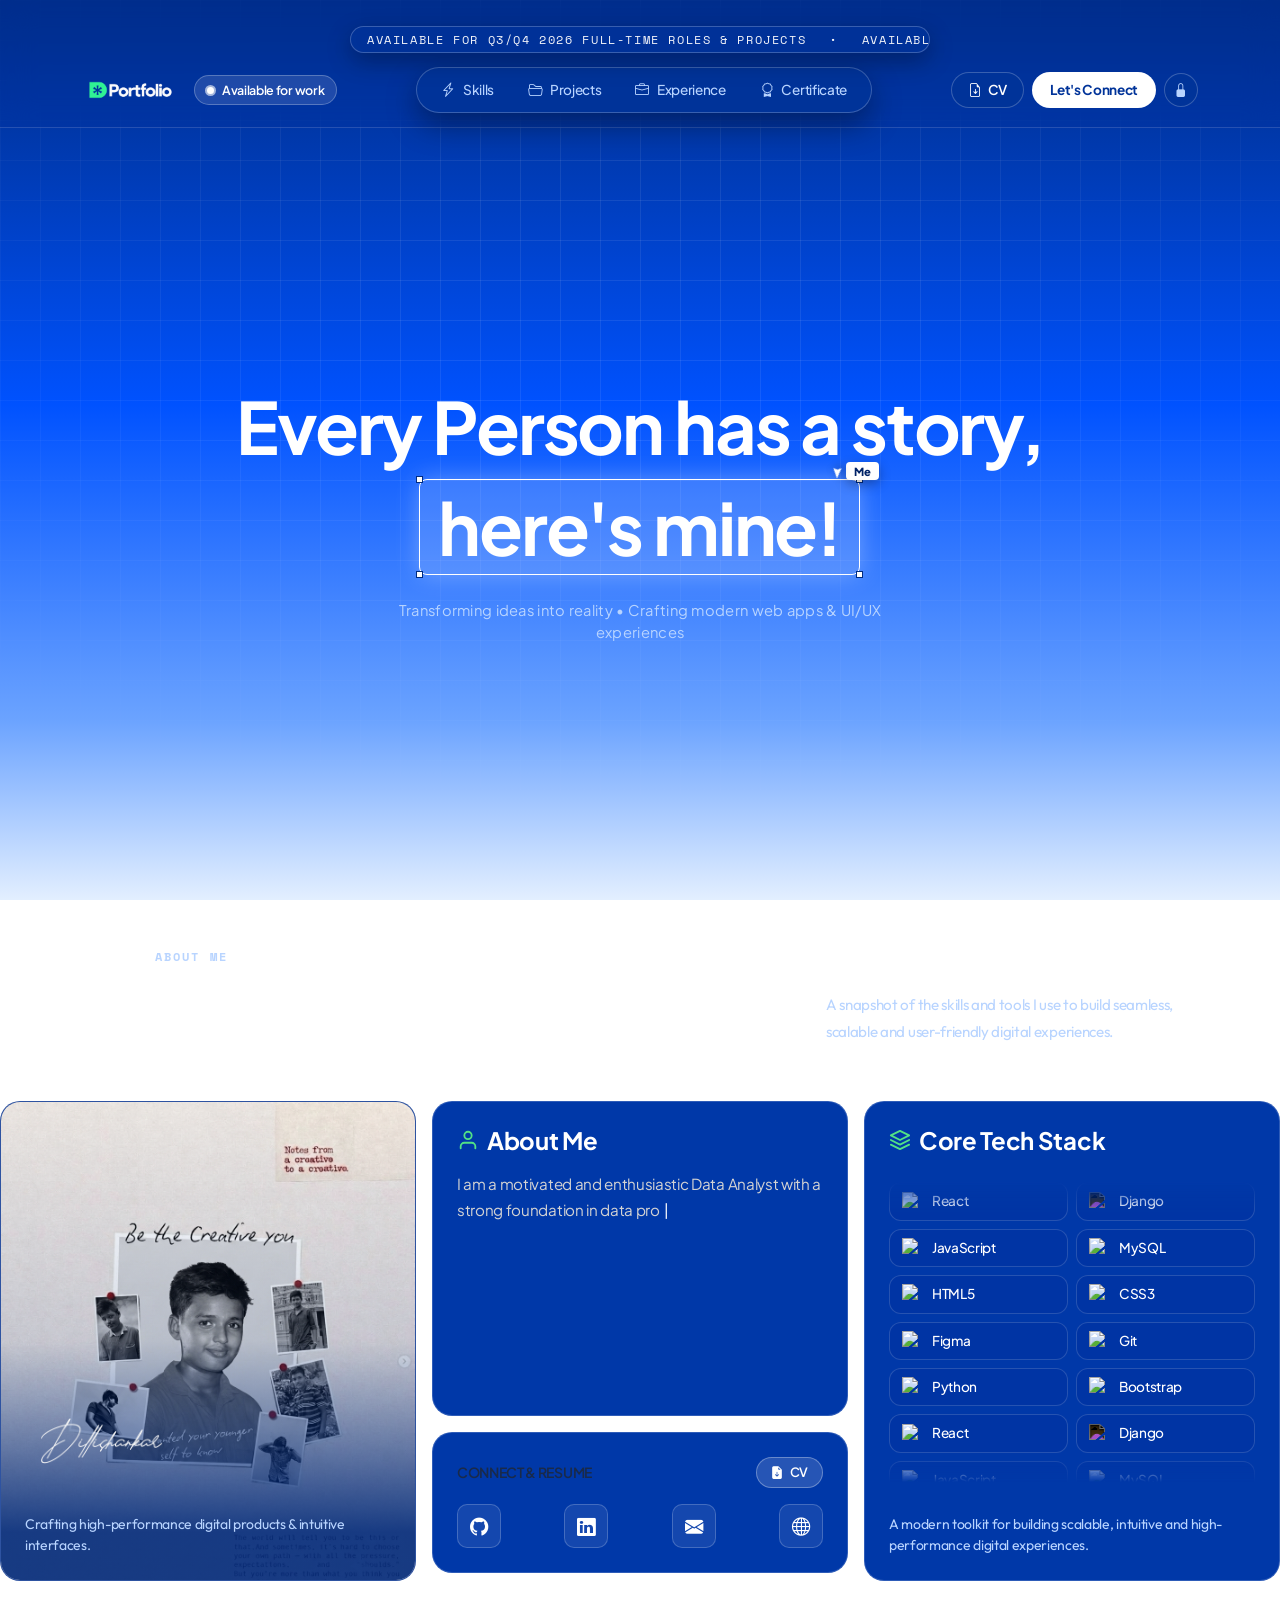
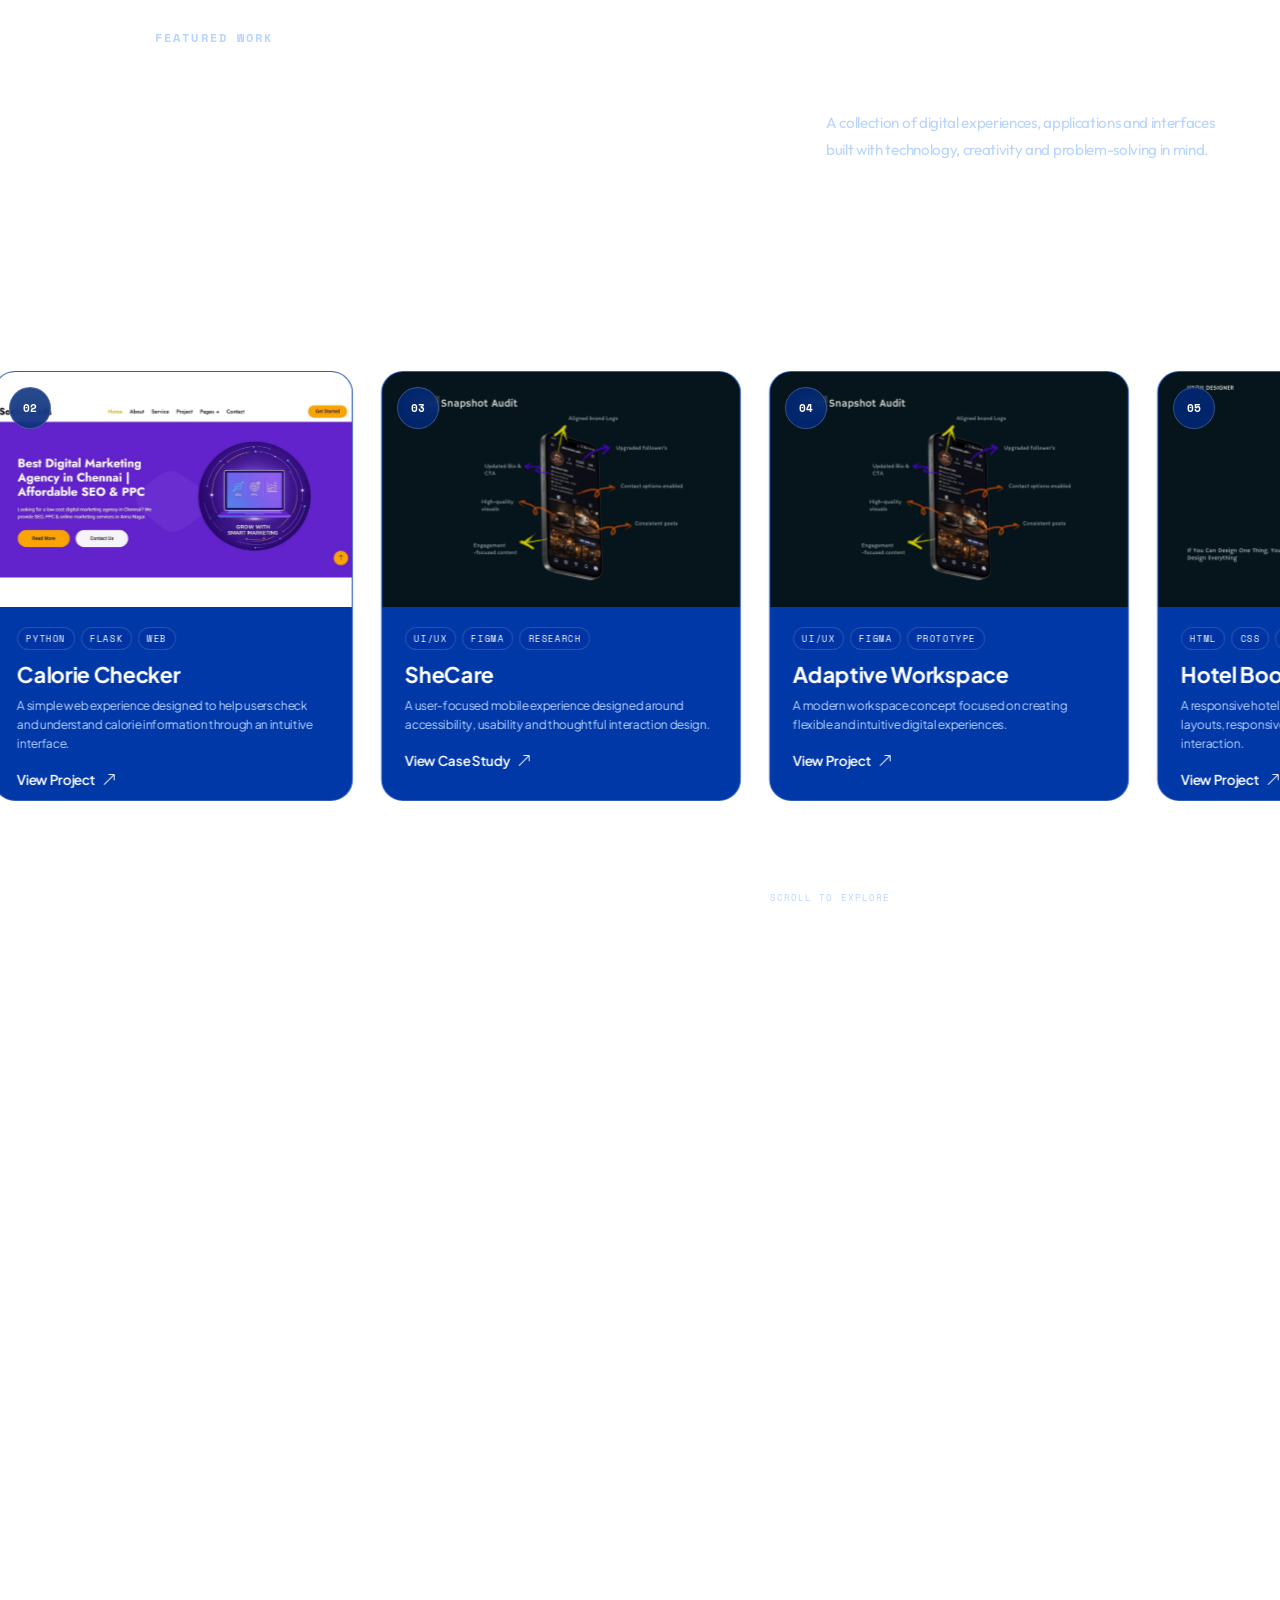
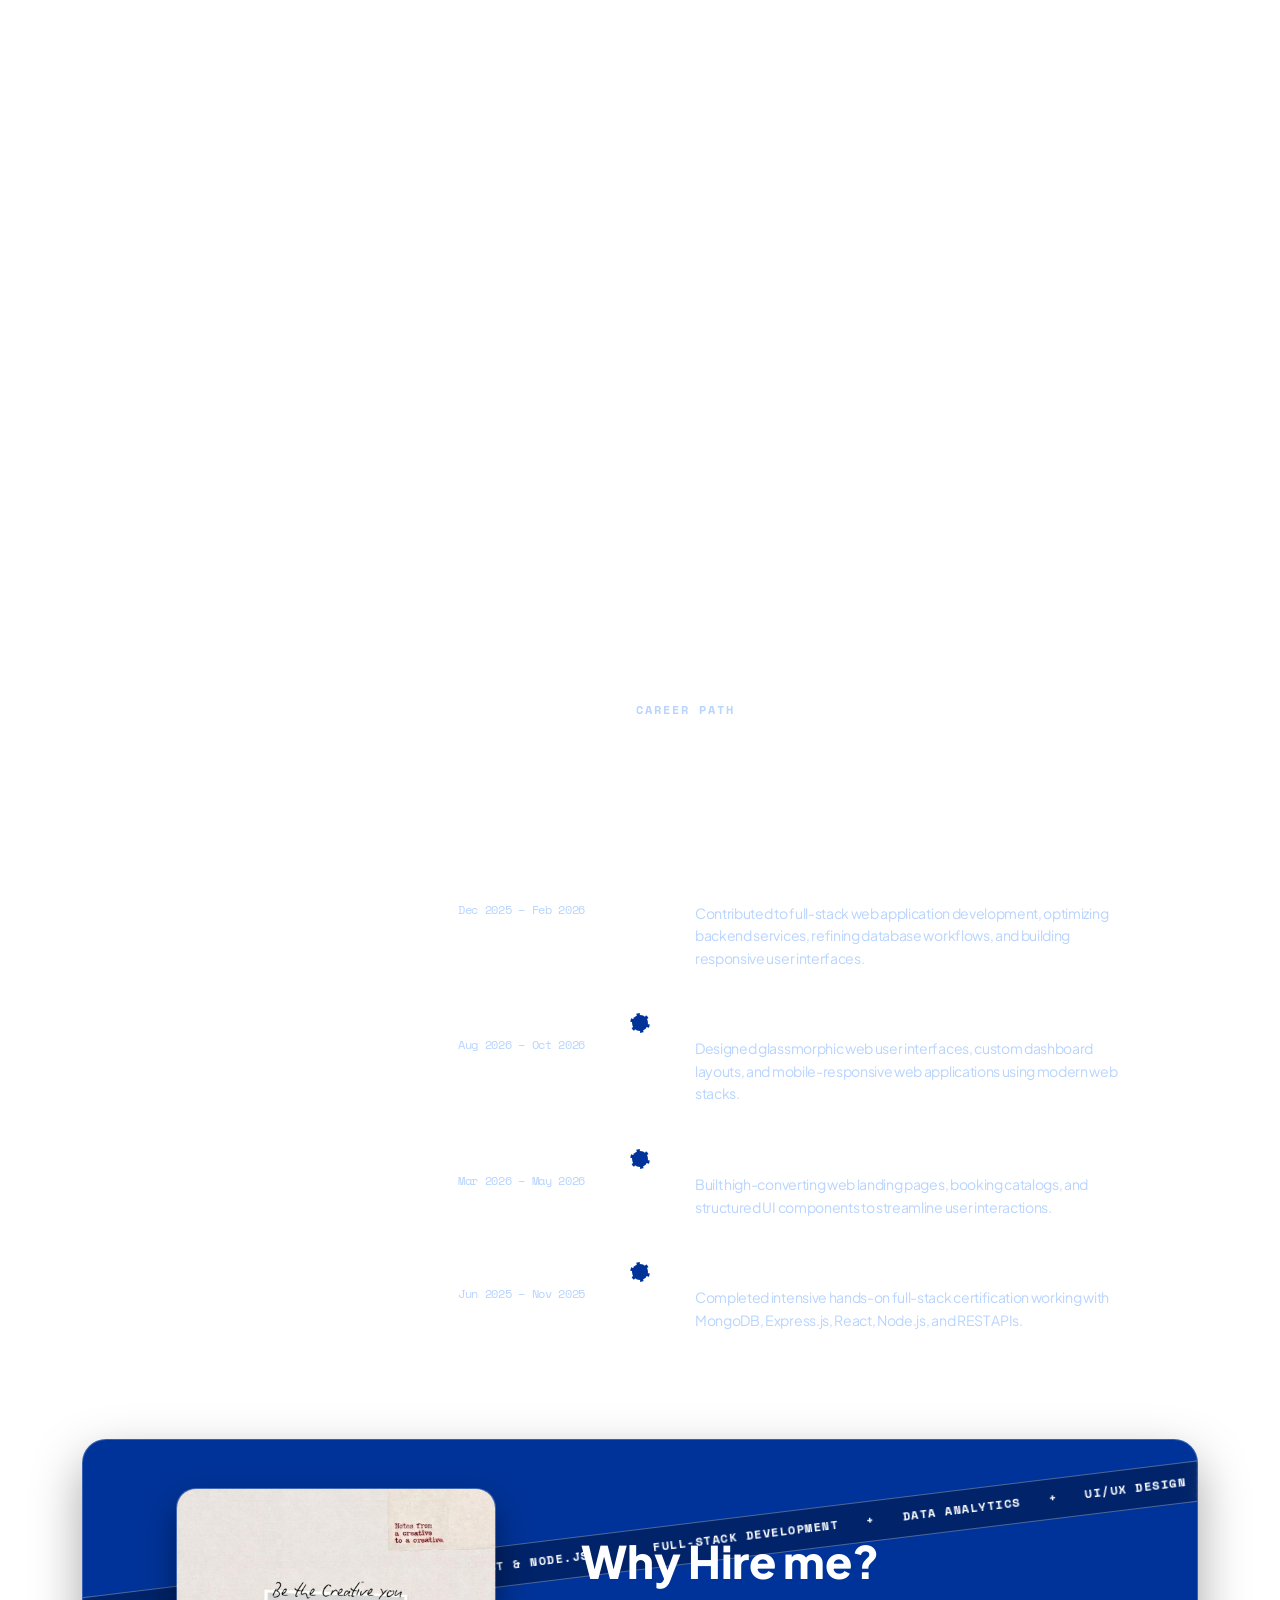
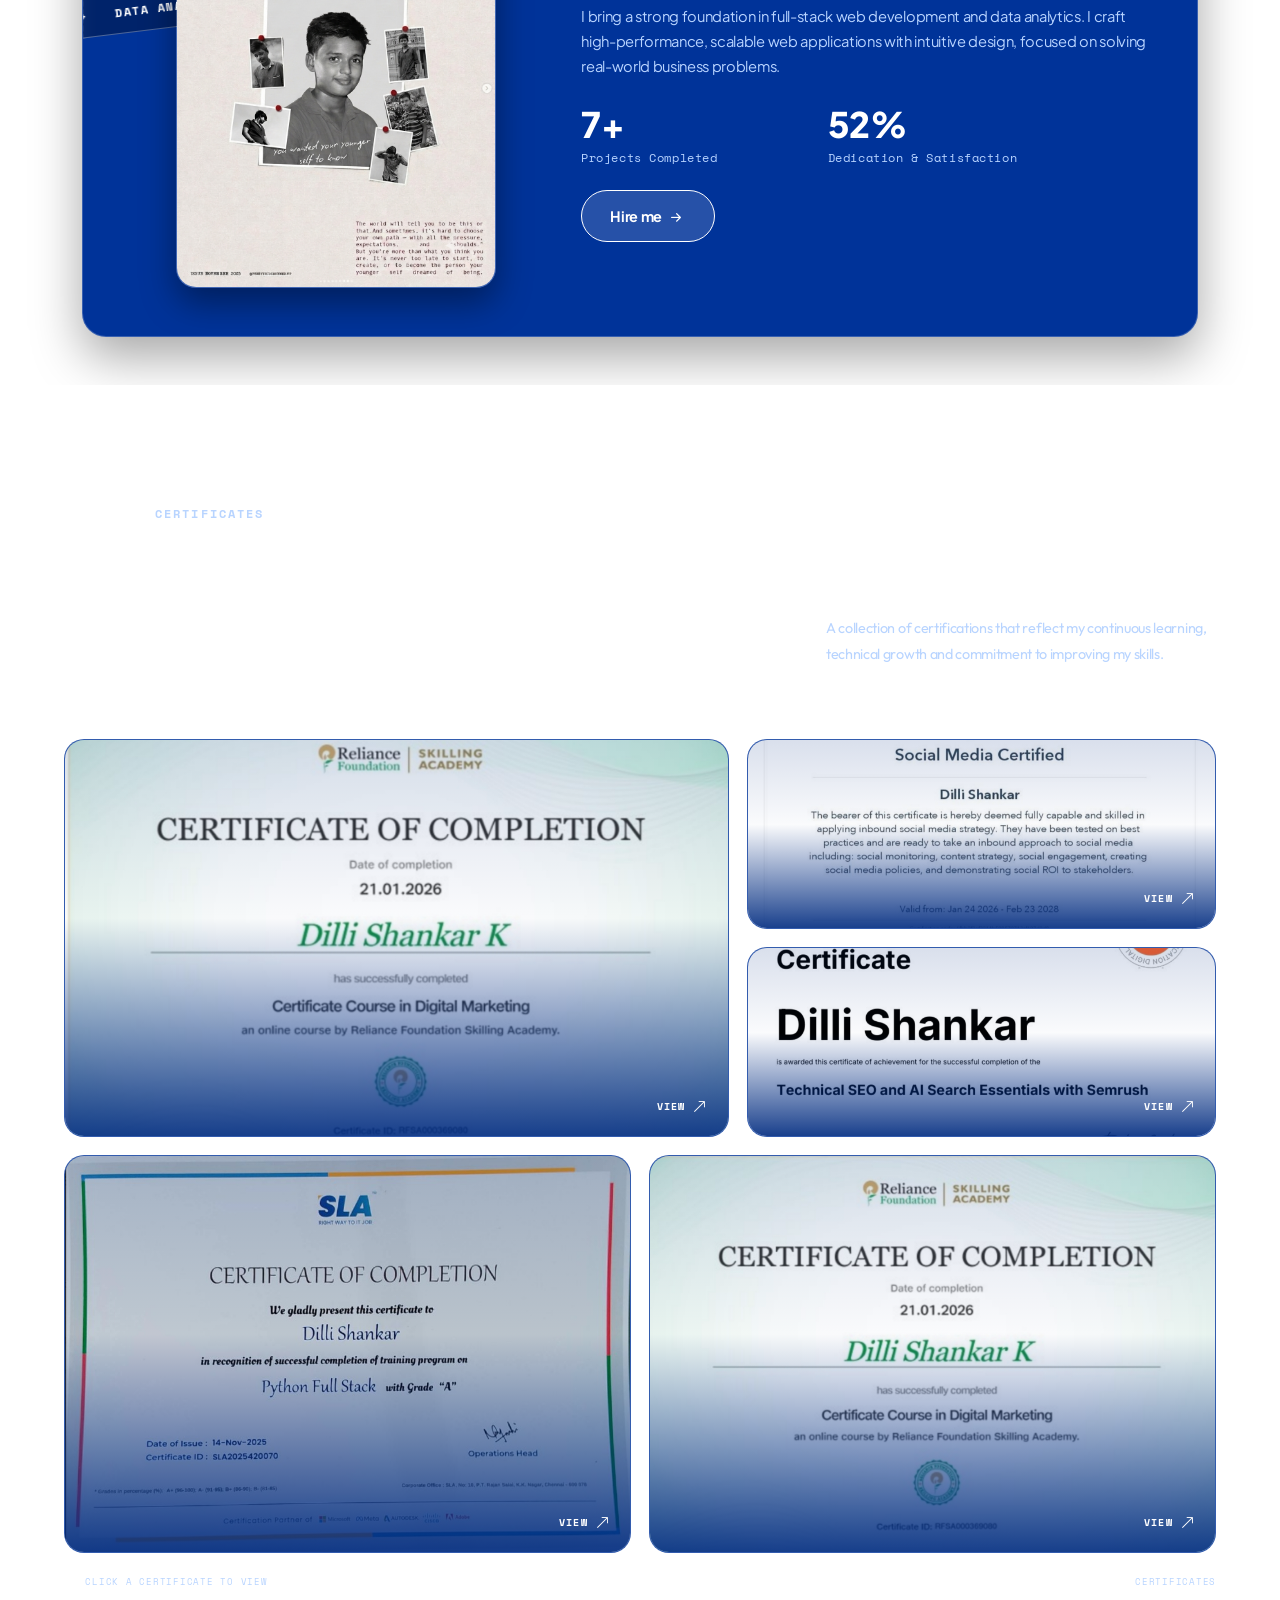
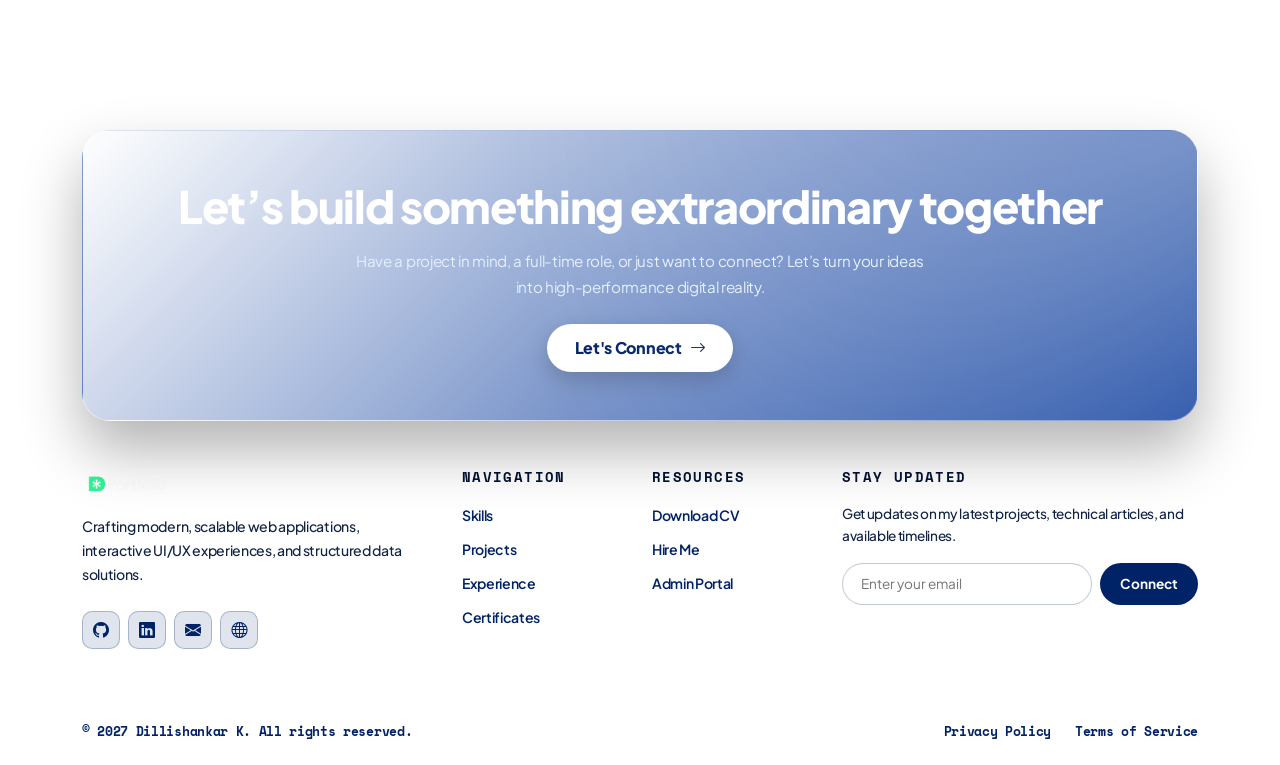
==== commit 640bb3e1: "q" ====
--- a/index.html
+++ b/index.html
@@ -1656,12 +1656,11 @@
             <!-- FOOTER BOTTOM COPYRIGHT -->
             <div class="footer-bottom-bar d-flex flex-wrap align-items-center justify-content-between py-4">
                 <p class="footer-copy-text m-0">
-                    © 2026 Dillishankar K. All rights reserved.
+                    © 2027 Dillishankar K. All rights reserved.
                 </p>
                 <div class="footer-legal-links d-flex align-items-center gap-4">
                     <a href="#">Privacy Policy</a>
                     <a href="#">Terms of Service</a>
-                    <a href="#">Security</a>
                 </div>
             </div>
 
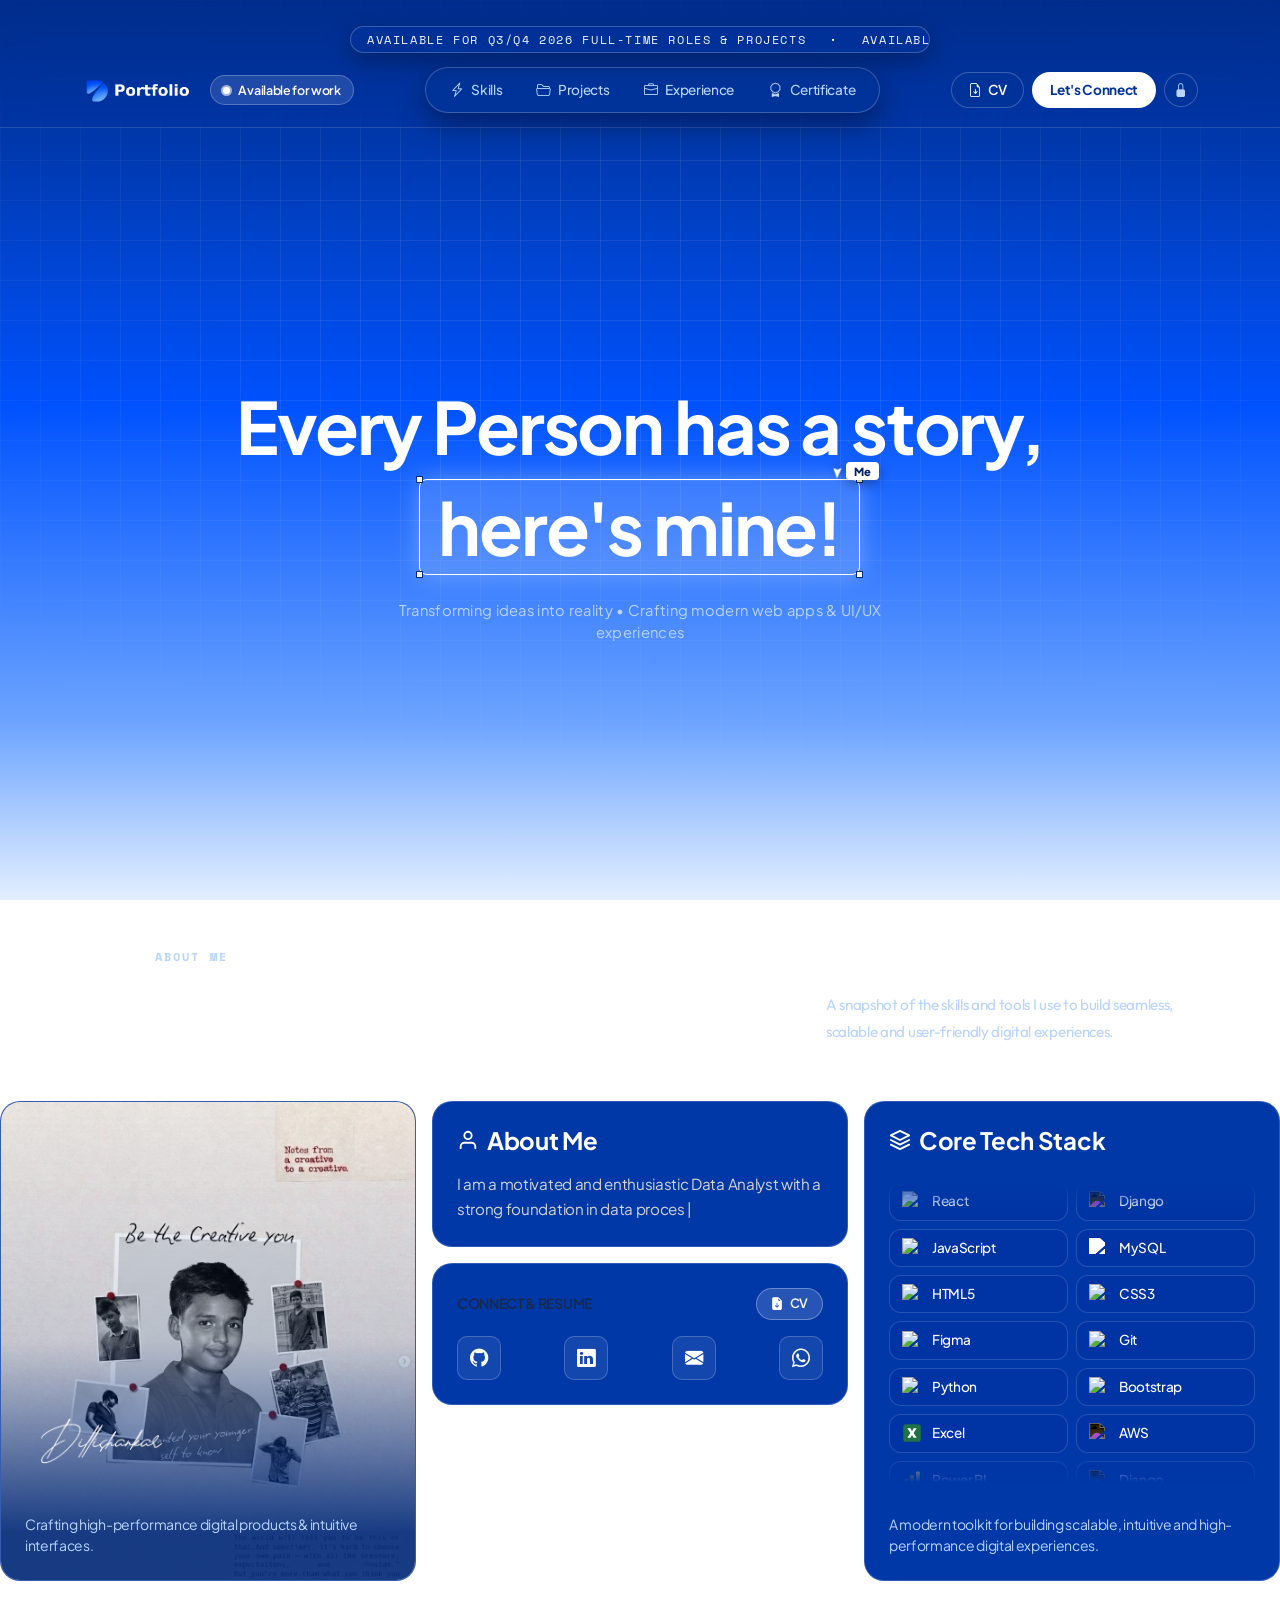
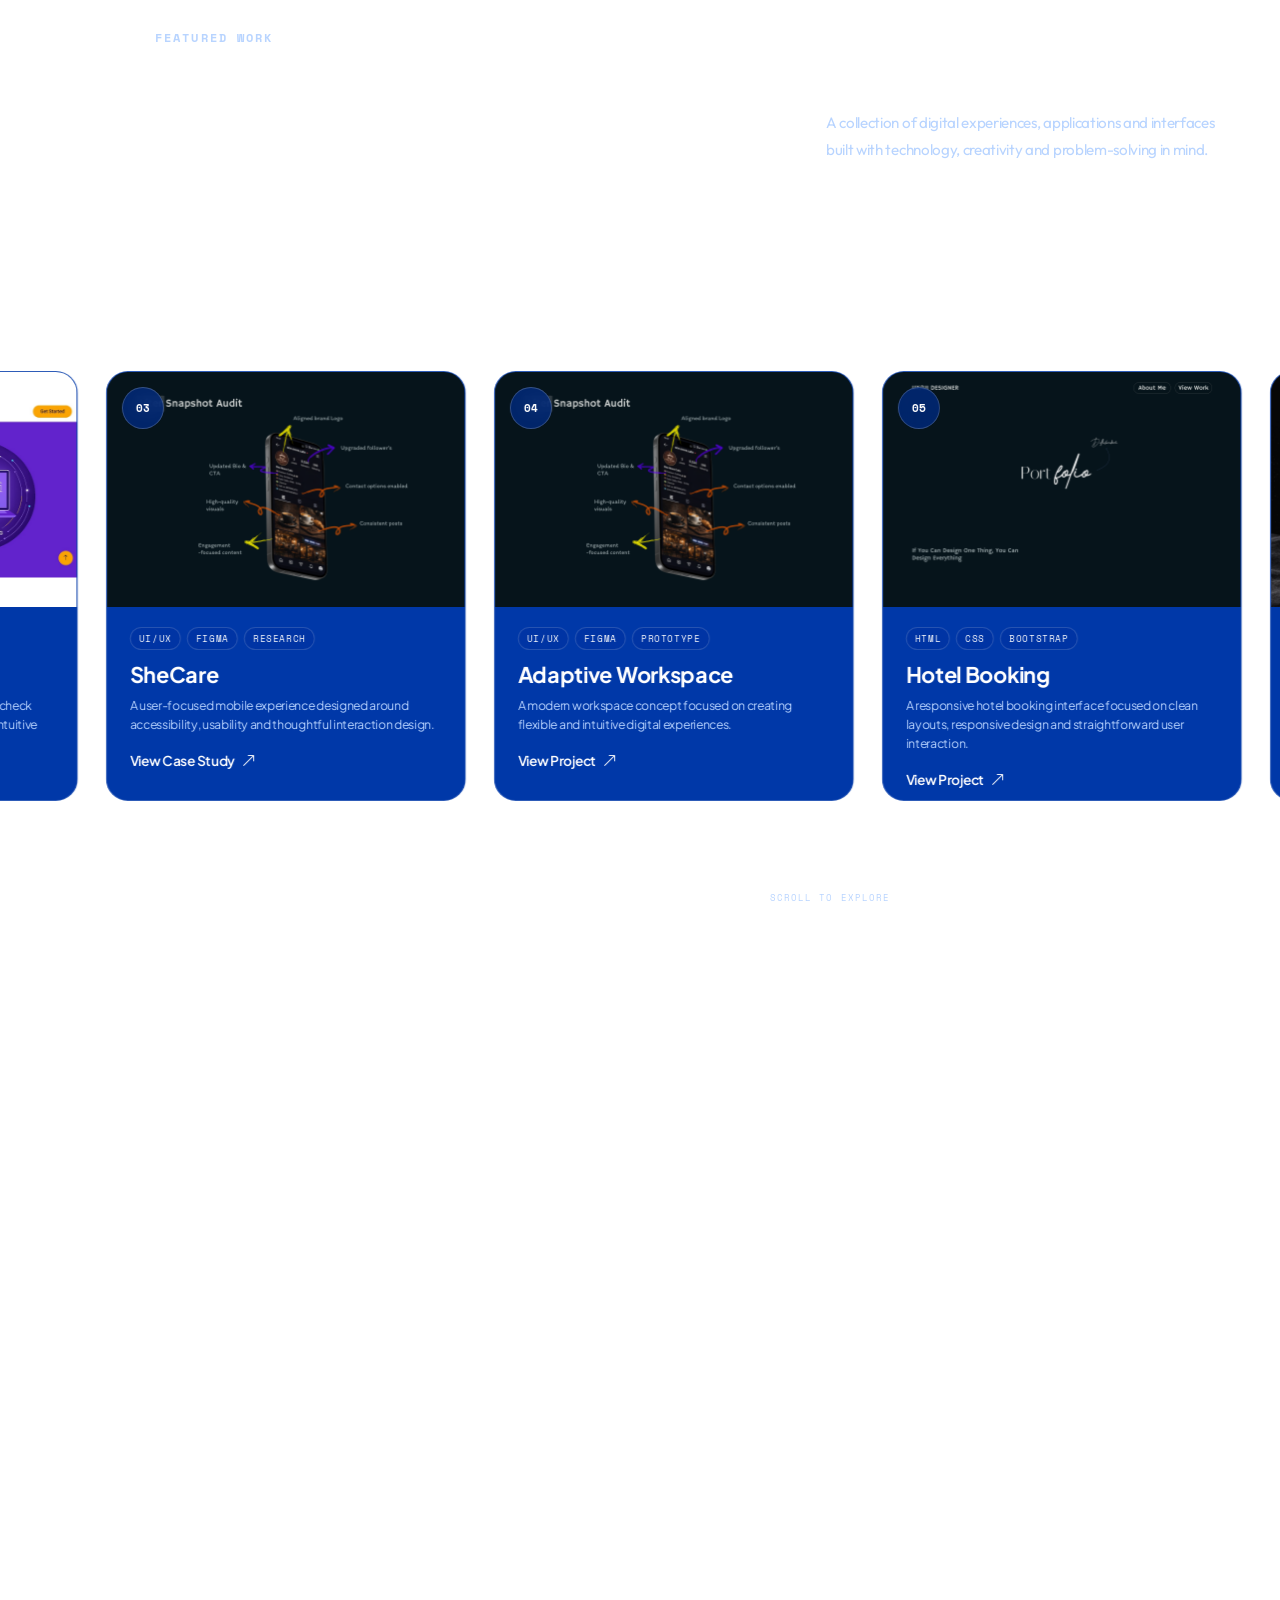
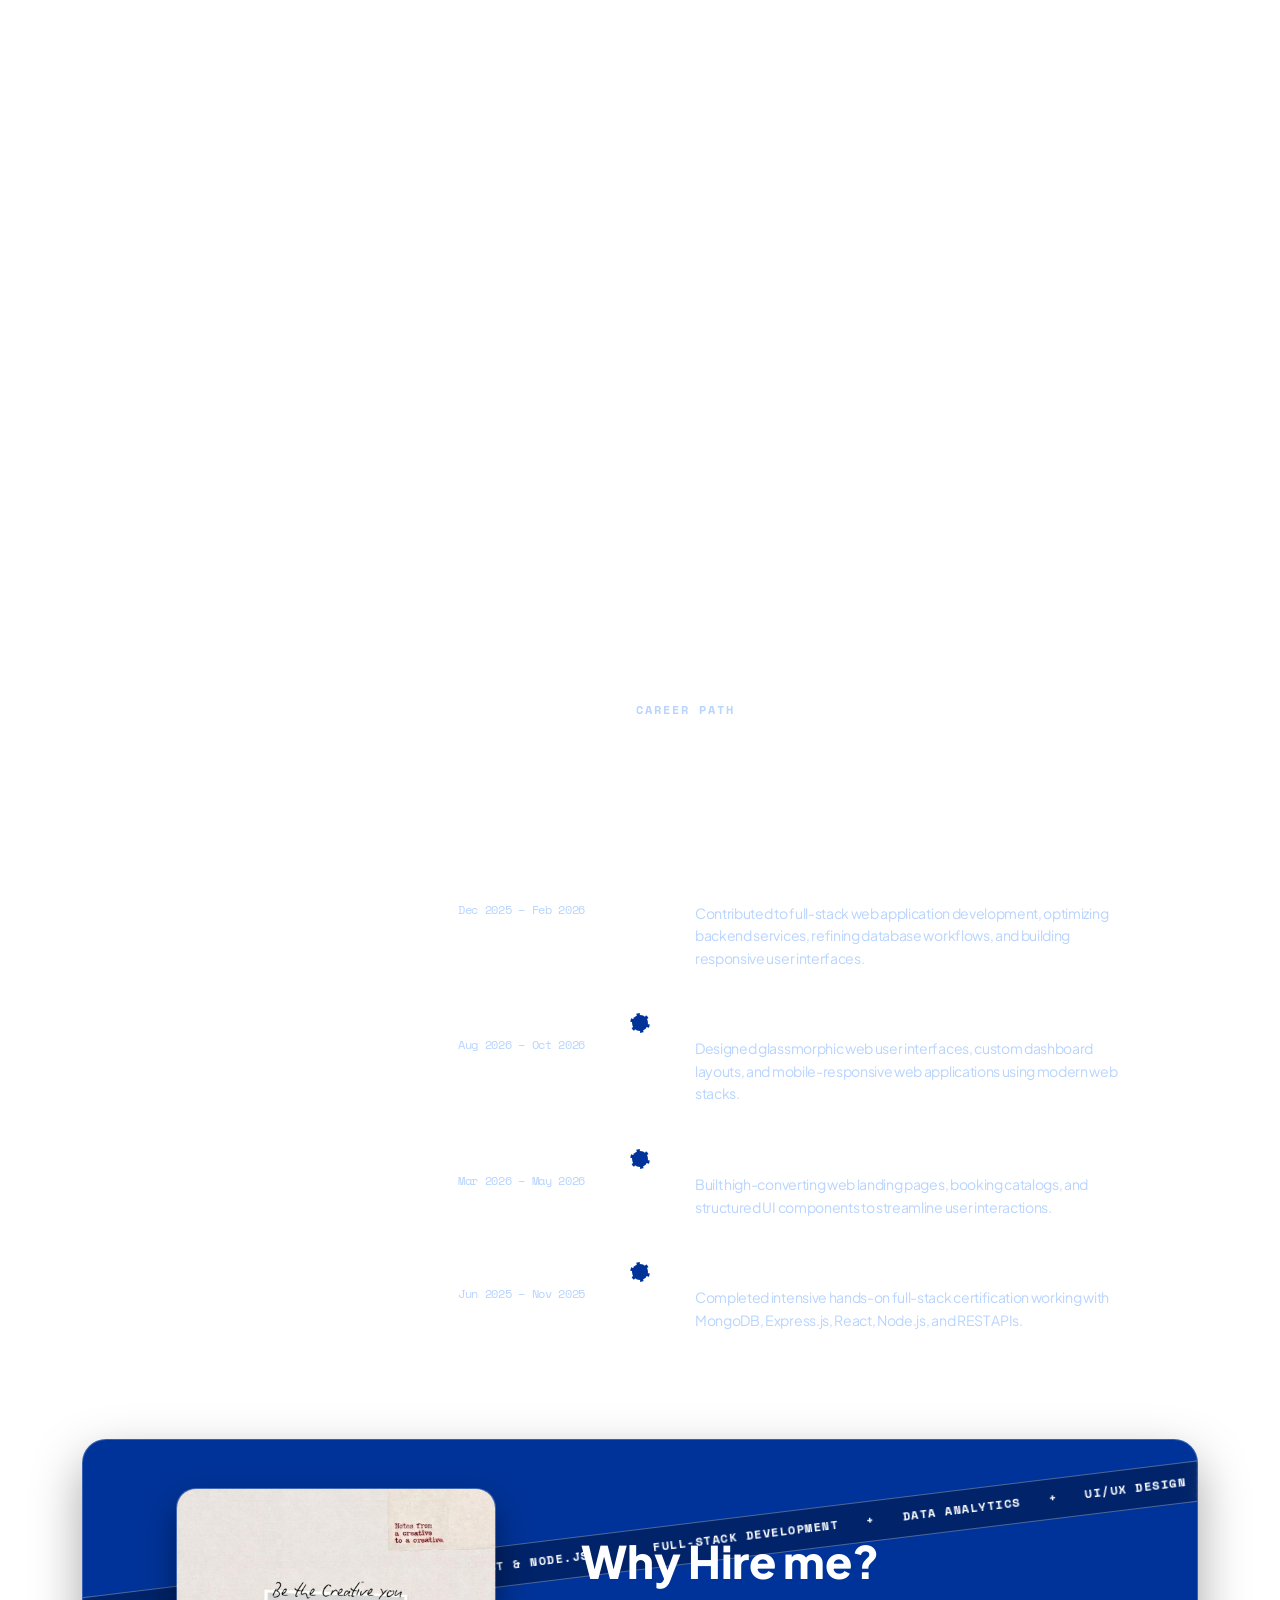
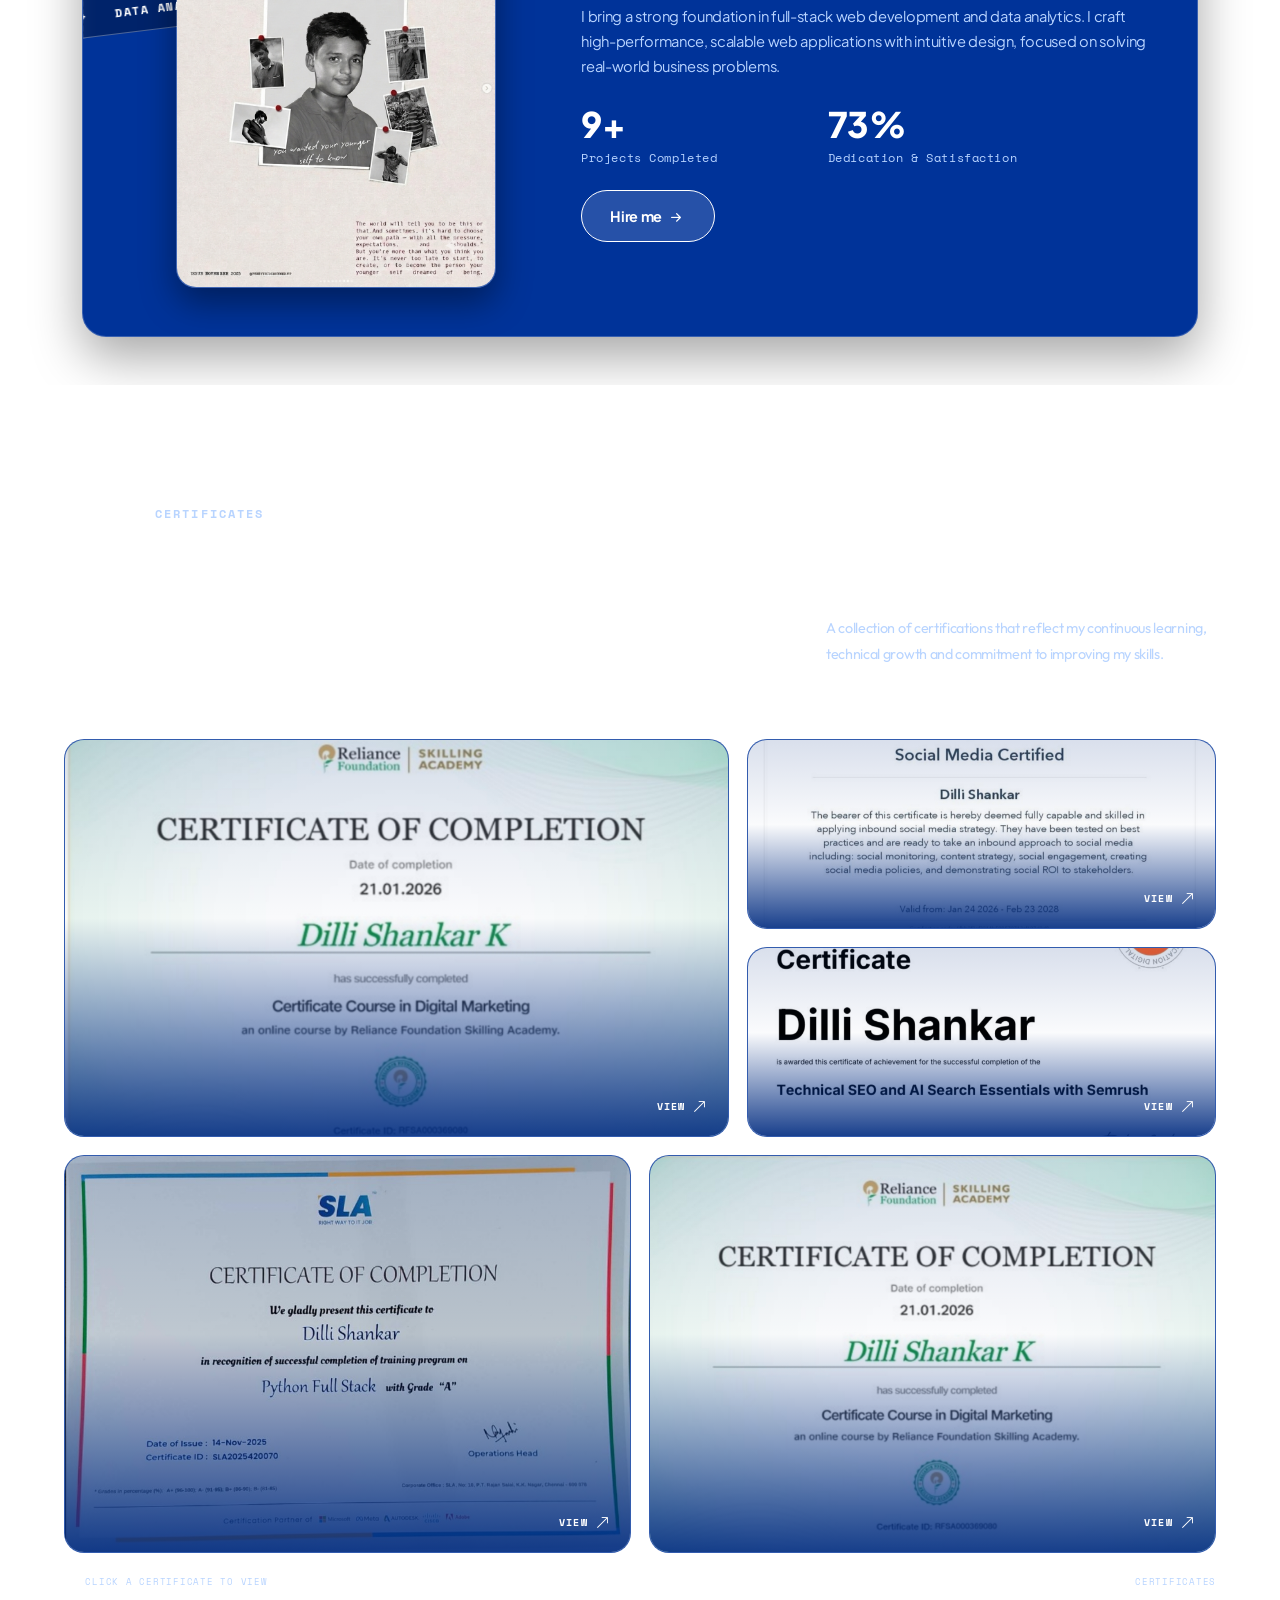
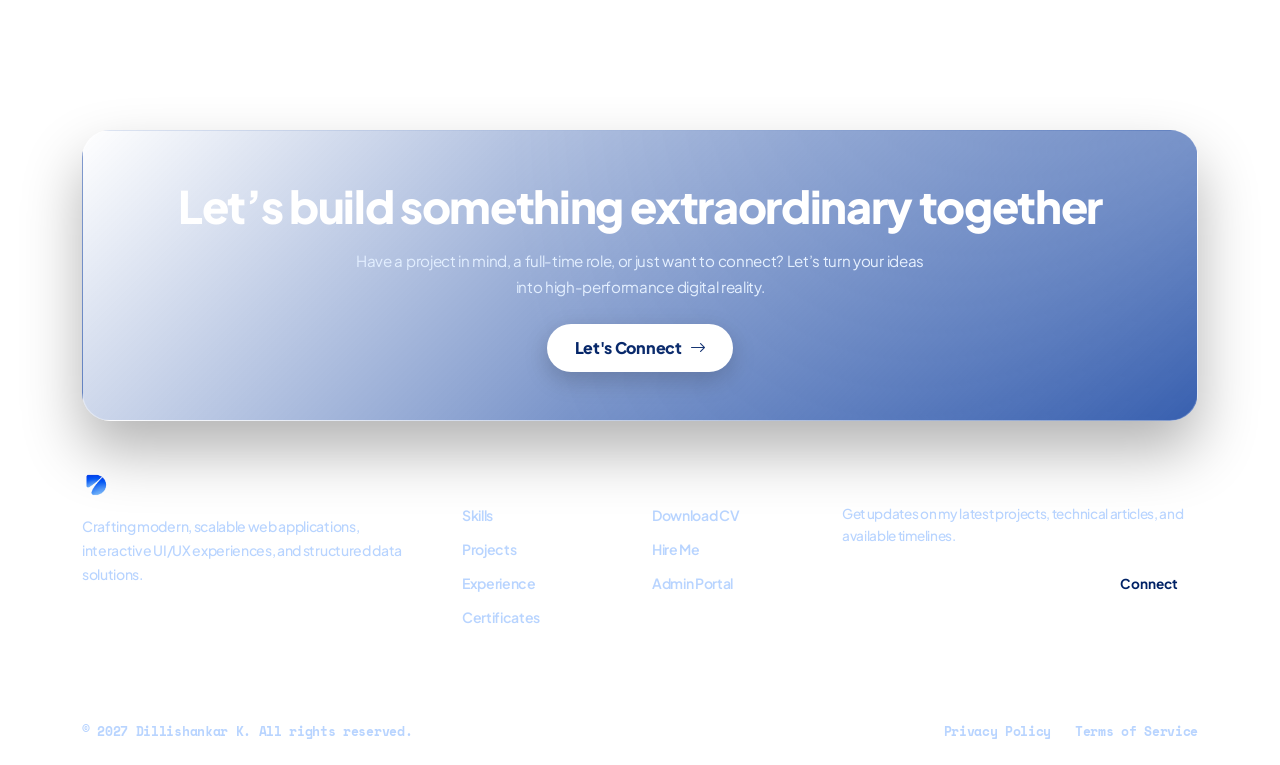
==== commit 8e62b356: "Update Dilli portfolio" ====
--- a/index.html
+++ b/index.html
@@ -13,18 +13,19 @@
     <link
         href="https://fonts.googleapis.com/css2?family=Plus+Jakarta+Sans:wght@300..800&family=Space+Mono:wght@400;700&display=swap"
         rel="stylesheet">
-    <link rel="icon" type="image/png" href="data/icon-frame.png">
-    <link rel="apple-touch-icon" href="data/icon-frame.png">
+    <link rel="icon" type="image/png" href="assets/images/icon-frame.png">
+    <link rel="apple-touch-icon" href="assets/images/icon-frame.png">
     <!-- Bootstrap 5 CSS & Icons -->
     <link href="https://cdn.jsdelivr.net/npm/bootstrap@5.3.0/dist/css/bootstrap.min.css" rel="stylesheet">
     <link rel="stylesheet" href="https://cdn.jsdelivr.net/npm/bootstrap-icons@1.10.5/font/bootstrap-icons.css">
 
     <!-- Custom CSS -->
-    <link rel="stylesheet" href="style.css">
-    <link rel="stylesheet" href="about.css">
-    <link rel="stylesheet" href="projects.css">
-    <link rel="stylesheet" href="certificates.css">
-    <link rel="stylesheet" href="website-transition.css">
+    <link rel="stylesheet" href="css/style.css">
+    <link rel="stylesheet" href="css/about.css">
+    <link rel="stylesheet" href="css/projects.css">
+    <link rel="stylesheet" href="css/certificates.css">
+    <link rel="stylesheet" href="css/website-transition.css">
+    <link rel="stylesheet" href="css/cursor.css">
 </head>
 
 <body class="bg-dark-theme">
@@ -38,7 +39,7 @@
 
             <div class="portfolio-logo-wrap">
 
-                <img src="Data/icon-frame.png" alt="DS" class="portfolio-intro-logo">
+                <img src="assets/images/icon-frame.png" alt="DS" class="portfolio-intro-logo">
 
             </div>
 
@@ -83,7 +84,7 @@
                 <!-- Left: Logo + Desktop Availability Badge -->
                 <div class="d-flex align-items-center gap-3">
                     <a class="navbar-logo" href="#">
-                        <img src="Data/Dilli.png" alt="Logo" class="logo-img">
+                        <img src="assets/images/Dilli.png" alt="Logo" class="logo-img">
                     </a>
 
                     <div class="status-badge d-none d-lg-inline-flex align-items-center gap-2">
@@ -93,7 +94,7 @@
                 </div>
 
                 <!-- Center: Capsule Dock Navigation (Desktop Only) -->
-                <div class="nav-dock d-none d-md-block">
+                <div class="nav-dock d-none d-lg-block">
                     <ul class="nav-dock-list m-0 p-0 d-flex align-items-center list-unstyled">
                         <li class="nav-dock-item">
                             <a href="#about" class="nav-dock-link">
@@ -123,24 +124,24 @@
                 </div>
 
                 <!-- Desktop Right Actions -->
-                <div class="nav-actions d-none d-md-flex align-items-center gap-2">
-                    <a href="Data/Dillishankar.k-DA-Resume.pdf" download class="btn-outline-glass"
+                <div class="nav-actions d-none d-lg-flex align-items-center gap-2">
+                    <a href="assets/Dillishankar.k-DA-Resume.pdf" download class="btn-outline-glass"
                         title="Download Resume">
                         <i class="bi bi-file-earmark-arrow-down"></i>
                         <span>CV</span>
                     </a>
 
-                    <a href="mailto:ramyarams5143@gmail.com" class="btn-mint-sm">
+                    <a href="mailto:dillishankar.k30@gmail.com" class="btn-mint-sm">
                         Let's Connect
                     </a>
 
-                    <a href="#admin" class="btn-admin-icon" title="Admin Login" aria-label="Admin Login">
+                    <a href="admin/index.html" class="btn-admin-icon" title="Admin Login" aria-label="Admin Login">
                         <i class="bi bi-lock-fill"></i>
                     </a>
                 </div>
 
                 <!-- Mobile Hamburger Toggle -->
-                <button class="mobile-toggle-btn d-md-none" type="button" data-bs-toggle="collapse"
+                <button class="mobile-toggle-btn d-lg-none" type="button" data-bs-toggle="collapse"
                     data-bs-target="#mobileNavMenu" aria-controls="mobileNavMenu" aria-expanded="false"
                     aria-label="Toggle navigation">
                     <i class="bi bi-list"></i>
@@ -149,7 +150,7 @@
             </div>
 
             <!-- Seamless Mobile Glass Drawer -->
-            <div class="collapse d-md-none" id="mobileNavMenu">
+            <div class="collapse d-lg-none" id="mobileNavMenu">
                 <div class="container mt-2">
                     <div class="glass-mobile-card">
 
@@ -159,7 +160,7 @@
                                 <span class="status-dot"></span>
                                 <span class="status-text">Available for work</span>
                             </div>
-                            <a href="#admin" class="btn-admin-icon-sm" title="Admin Login">
+                            <a href="admin/index.html" class="btn-admin-icon-sm" title="Admin Login">
                                 <i class="bi bi-lock-fill"></i>
                             </a>
                         </div>
@@ -194,10 +195,10 @@
 
                         <!-- Action Buttons -->
                         <div class="mobile-drawer-actions d-flex flex-column gap-2 mt-3">
-                            <a href="mailto:ramyarams5143@gmail.com" class="btn-mint-mobile text-center">
+                            <a href="mailto:dillishankar.k30@gmail.com" class="btn-mint-mobile text-center">
                                 Let's Connect
                             </a>
-                            <a href="Data/Resume.pdf" download class="btn-outline-mobile text-center">
+                            <a href="assets/Dillishankar.k-DA-Resume.pdf" download class="btn-outline-mobile text-center">
                                 <i class="bi bi-file-earmark-arrow-down me-2"></i>Download CV
                             </a>
                         </div>
@@ -253,7 +254,7 @@
     <section class="about-bento-section py-5" id="about">
         <div class="projects-header">
 
-            <div class="projects-label">
+            <div class="projects-label about-reveal about-from-left">
                 <span class="projects-number">02</span>
                 <span class="projects-line"></span>
                 <span>ABOUT ME</span>
@@ -261,13 +262,13 @@
 
             <div class="projects-heading-row">
 
-                <h2 class="projects-title">
+                <h2 class="projects-title about-reveal about-from-left about-delay-1">
                     What
                     <span>Powers Me.</span>
                     <br>
                 </h2>
 
-                <p class="projects-description">
+                <p class="projects-description about-reveal about-from-right about-delay-2">
                     A snapshot of the skills and tools I use to build seamless,
                     scalable and user-friendly digital experiences.
                 </p>
@@ -288,12 +289,12 @@
                  1. LEFT COLUMN — PROFILE IMAGE CARD
             ================================================== -->
 
-            <div class="col-lg-4 col-md-6 about-reveal about-card-1">
+            <div class="col-lg-4 col-md-6 about-reveal about-from-left about-card-1">
 
                 <div class="bento-card bento-image-card position-relative overflow-hidden h-100">
 
                     <!-- Profile Image -->
-                    <img src="Data/pic-of-mee1.png" alt="Dillibabu Portrait" class="bento-profile-img">
+                    <img src="assets/images/pic-of-mee1.png" alt="Dillibabu Portrait" class="bento-profile-img">
 
 
                     <!-- Image Overlay -->
@@ -301,7 +302,7 @@
                                 d-flex flex-column justify-content-end">
 
                         <!-- Signature -->
-                        <img src="Data/signature.png" alt="Dillibabu Signature" style="
+                        <img src="assets/images/signature.png" alt="Dillibabu Signature" style="
                                 width: 150px;
                                 height: auto;
                                 display: block;
@@ -336,14 +337,14 @@
 
                 <div class="bento-card p-3 p-xl-4 flex-grow-1
                             d-flex flex-column justify-content-start
-                            about-reveal about-card-2">
+                            about-reveal about-from-right about-card-2">
 
 
                     <!-- Card Header -->
                     <div class="d-flex align-items-center gap-2 mb-3">
 
                         <!-- Person Icon -->
-                        <svg class="header-icon-svg" viewBox="0 0 24 24" fill="none" stroke="#52e185" stroke-width="2"
+                        <svg class="header-icon-svg" viewBox="0 0 24 24" fill="none" stroke="#FFFFFF" stroke-width="2"
                             stroke-linecap="round" stroke-linejoin="round">
 
                             <path d="M20 21v-2a4 4 0 0 0-4-4H8a4 4 0 0 0-4 4v2">
@@ -382,7 +383,7 @@
                 ================================================== -->
 
                 <div class="bento-card p-3 p-xl-4
-                            about-reveal about-card-3">
+                            about-reveal about-from-left about-card-3">
 
 
                     <!-- Card Header -->
@@ -398,7 +399,7 @@
 
 
                         <!-- CV Button -->
-                        <a href="Data/Dillishankar.k-DA-Resume.pdf" download class="btn-cv-download">
+                        <a href="assets/Dillishankar.k-DA-Resume.pdf" download class="btn-cv-download">
 
                             <i class="bi bi-file-earmark-arrow-down-fill me-1">
                             </i>
@@ -435,17 +436,18 @@
 
 
                         <!-- Email -->
-                        <a href="mailto:ramyarams5143@gmail.com" class="social-box" title="Email">
+                        <a href="mailto:dillishankar.k30@gmail.com" class="social-box" title="Email">
 
                             <i class="bi bi-envelope-fill"></i>
 
                         </a>
 
 
-                        <!-- Portfolio -->
-                        <a href="#" class="social-box" title="Portfolio">
-
-                            <i class="bi bi-globe"></i>
+                        <!-- WhatsApp -->
+                        <a href="https://wa.me/918825858292" target="_blank" rel="noopener noreferrer"
+                            class="social-box" title="WhatsApp" aria-label="Chat on WhatsApp">
+
+                            <i class="bi bi-whatsapp"></i>
 
                         </a>
 
@@ -466,7 +468,7 @@
                 <div class="bento-card bento-skills-card p-3 p-xl-4
                             h-100 d-flex flex-column
                             justify-content-between overflow-hidden
-                            about-reveal about-card-4">
+                            about-reveal about-from-right about-card-4">
 
 
                     <!-- Card Header -->
@@ -476,7 +478,7 @@
 
 
                             <!-- Stack Icon -->
-                            <svg class="header-icon-svg" viewBox="0 0 24 24" fill="none" stroke="#52e185"
+                            <svg class="header-icon-svg" viewBox="0 0 24 24" fill="none" stroke="#FFFFFF"
                                 stroke-width="2" stroke-linecap="round" stroke-linejoin="round">
 
                                 <polygon points="12 2 2 7 12 12 22 7 12 2">
@@ -582,6 +584,32 @@
                                 </div>
 
 
+                                <!-- Excel -->
+                                <div class="skill-card-v">
+
+                                    <img src="assets/icons/excel.svg"
+                                        alt="Excel">
+
+                                    <span>
+                                        Excel
+                                    </span>
+
+                                </div>
+
+
+                                <!-- Power BI -->
+                                <div class="skill-card-v">
+
+                                    <img src="assets/icons/powerbi.svg"
+                                        alt="Power BI">
+
+                                    <span>
+                                        Power BI
+                                    </span>
+
+                                </div>
+
+
 
                                 <!-- ==================================================
                                      LOOP DUPLICATES
@@ -646,6 +674,30 @@
 
                                 </div>
 
+
+                                <div class="skill-card-v">
+
+                                    <img src="assets/icons/excel.svg"
+                                        alt="Excel">
+
+                                    <span>
+                                        Excel
+                                    </span>
+
+                                </div>
+
+
+                                <div class="skill-card-v">
+
+                                    <img src="assets/icons/powerbi.svg"
+                                        alt="Power BI">
+
+                                    <span>
+                                        Power BI
+                                    </span>
+
+                                </div>
+
                             </div>
 
                         </div>
@@ -678,7 +730,7 @@
                                 <div class="skill-card-v">
 
                                     <img src="https://cdn.jsdelivr.net/gh/devicons/devicon/icons/mysql/mysql-original.svg"
-                                        alt="MySQL">
+                                        alt="MySQL" class="white-icon">
 
                                     <span>
                                         MySQL
@@ -721,6 +773,19 @@
 
                                     <span>
                                         Bootstrap
+                                    </span>
+
+                                </div>
+
+
+                                <!-- AWS -->
+                                <div class="skill-card-v">
+
+                                    <img src="https://cdn.jsdelivr.net/gh/devicons/devicon/icons/amazonwebservices/amazonwebservices-plain-wordmark.svg"
+                                        alt="AWS" class="invert-icon">
+
+                                    <span>
+                                        AWS
                                     </span>
 
                                 </div>
@@ -746,7 +811,7 @@
                                 <div class="skill-card-v">
 
                                     <img src="https://cdn.jsdelivr.net/gh/devicons/devicon/icons/mysql/mysql-original.svg"
-                                        alt="MySQL">
+                                        alt="MySQL" class="white-icon">
 
                                     <span>
                                         MySQL
@@ -786,6 +851,18 @@
 
                                     <span>
                                         Bootstrap
+                                    </span>
+
+                                </div>
+
+
+                                <div class="skill-card-v">
+
+                                    <img src="https://cdn.jsdelivr.net/gh/devicons/devicon/icons/amazonwebservices/amazonwebservices-plain-wordmark.svg"
+                                        alt="AWS" class="invert-icon">
+
+                                    <span>
+                                        AWS
                                     </span>
 
                                 </div>
@@ -875,7 +952,7 @@
 
                         <div class="project-image-wrap">
 
-                            <img src="Data/projects/elt-project.png" alt="Project 01" class="project-image">
+                            <img src="assets/images/projects/elt-project.png" alt="Project 01" class="project-image">
 
                             <div class="project-number">
                                 01
@@ -920,7 +997,7 @@
 
                         <div class="project-image-wrap">
 
-                            <img src="Data/projects/project1.jpeg" alt="Project 02" class="project-image">
+                            <img src="assets/images/projects/project1.jpeg" alt="Project 02" class="project-image">
 
                             <div class="project-number">
                                 02
@@ -965,7 +1042,7 @@
 
                         <div class="project-image-wrap">
 
-                            <img src="Data/projects/project2.png" alt="Project 03" class="project-image">
+                            <img src="assets/images/projects/project2.png" alt="Project 03" class="project-image">
 
                             <div class="project-number">
                                 03
@@ -1010,7 +1087,7 @@
 
                         <div class="project-image-wrap">
 
-                            <img src="Data/projects/project2.png" alt="Project 04" class="project-image">
+                            <img src="assets/images/projects/project2.png" alt="Project 04" class="project-image">
 
                             <div class="project-number">
                                 04
@@ -1054,7 +1131,7 @@
 
                         <div class="project-image-wrap">
 
-                            <img src="Data/projects/project3.png" alt="Project 05" class="project-image">
+                            <img src="assets/images/projects/project3.png" alt="Project 05" class="project-image">
 
                             <div class="project-number">
                                 05
@@ -1099,7 +1176,7 @@
 
                         <div class="project-image-wrap">
 
-                            <img src="Data/projects/project4.png" alt="Project 06" class="project-image">
+                            <img src="assets/images/projects/project4.png" alt="Project 06" class="project-image">
 
                             <div class="project-number">
                                 06
@@ -1310,7 +1387,7 @@
                     <!-- Left Column: Image Card -->
                     <div class="col-lg-5 text-center position-relative">
                         <div class="hire-img-wrapper mx-auto">
-                            <img src="Data/pic-of-mee1.png" alt="Dillishankar K." class="hire-person-img">
+                            <img src="assets/images/pic-of-mee1.png" alt="Dillishankar K." class="hire-person-img">
                         </div>
                     </div>
 
@@ -1345,7 +1422,7 @@
                             </div>
 
                             <!-- Mail Action Button -->
-                            <a href="mailto:ramyarams5143@gmail.com?subject=Hiring%20Inquiry%20-%20Dillishankar&body=Hi%20Dillishankar,%20I%20would%20like%20to%20discuss%20an%20opportunity%20with%20you."
+                            <a href="mailto:dillishankar.k30@gmail.com?subject=Hiring%20Inquiry%20-%20Dillishankar&body=Hi%20Dillishankar,%20I%20would%20like%20to%20discuss%20an%20opportunity%20with%20you."
                                 class="btn-hire-me">
                                 Hire me
                                 <i class="bi bi-arrow-right-short fs-5 ms-1"></i>
@@ -1422,9 +1499,9 @@
                 <!-- CERTIFICATE 01 -->
 
                 <button class="certificate-card certificate-card-large" type="button"
-                    data-certificate="Data/certificate/certificate1.jpeg" aria-label="View Certificate 01">
-
-                    <img src="Data/certificate/certificate1.jpeg" alt="Certificate 01" class="certificate-image">
+                    data-certificate="assets/images/certificate/certificate1.jpeg" aria-label="View Certificate 01">
+
+                    <img src="assets/images/certificate/certificate1.jpeg" alt="Certificate 01" class="certificate-image">
 
                     <span class="certificate-overlay"></span>
 
@@ -1439,10 +1516,10 @@
 
                 <!-- CERTIFICATE 02 -->
 
-                <button class="certificate-card" type="button" data-certificate="Data/certificate/certificate2.jpeg"
+                <button class="certificate-card" type="button" data-certificate="assets/images/certificate/certificate2.jpeg"
                     aria-label="View Certificate 02">
 
-                    <img src="Data/certificate/certificate2.jpeg" alt="Certificate 02" class="certificate-image">
+                    <img src="assets/images/certificate/certificate2.jpeg" alt="Certificate 02" class="certificate-image">
 
                     <span class="certificate-overlay"></span>
 
@@ -1457,10 +1534,10 @@
 
                 <!-- CERTIFICATE 03 -->
 
-                <button class="certificate-card" type="button" data-certificate="Data/certificate/certificate3.jpeg"
+                <button class="certificate-card" type="button" data-certificate="assets/images/certificate/certificate3.jpeg"
                     aria-label="View Certificate 03">
 
-                    <img src="Data/certificate/certificate3.jpeg" alt="Certificate 03" class="certificate-image">
+                    <img src="assets/images/certificate/certificate3.jpeg" alt="Certificate 03" class="certificate-image">
 
                     <span class="certificate-overlay"></span>
 
@@ -1476,9 +1553,9 @@
                 <!-- CERTIFICATE 04 -->
 
                 <button class="certificate-card certificate-card-wide" type="button"
-                    data-certificate="Data/certificate/certificate4.jpg" aria-label="View Certificate 04">
-
-                    <img src="Data/certificate/certificate4.jpg" alt="Certificate 04" class="certificate-image">
+                    data-certificate="assets/images/certificate/certificate4.jpg" aria-label="View Certificate 04">
+
+                    <img src="assets/images/certificate/certificate4.jpg" alt="Certificate 04" class="certificate-image">
 
                     <span class="certificate-overlay"></span>
 
@@ -1494,9 +1571,9 @@
                 <!-- CERTIFICATE 05 -->
 
                 <button class="certificate-card certificate-card-wide" type="button"
-                    data-certificate="Data/certificate/certificate1.jpeg" aria-label="View Certificate 05">
-
-                    <img src="Data/certificate/certificate1.jpeg" alt="Certificate 05" class="certificate-image">
+                    data-certificate="assets/images/certificate/certificate1.jpeg" aria-label="View Certificate 05">
+
+                    <img src="assets/images/certificate/certificate1.jpeg" alt="Certificate 05" class="certificate-image">
 
                     <span class="certificate-overlay"></span>
 
@@ -1585,7 +1662,7 @@
                         Have a project in mind, a full-time role, or just want to connect? Let’s turn your ideas into
                         high-performance digital reality.
                     </p>
-                    <a href="mailto:ramyarams5143@gmail.com" class="btn-footer-cta">
+                    <a href="mailto:dillishankar.k30@gmail.com" class="btn-footer-cta">
                         <span>Let's Connect</span>
                         <i class="bi bi-arrow-right"></i>
                     </a>
@@ -1599,7 +1676,7 @@
                     <!-- Column 1: Brand & Bio -->
                     <div class="col-lg-4 col-md-6">
                         <div class="footer-brand-wrap mb-3">
-                            <img src="Data/Dilli.png" alt="Logo" class="footer-logo-img">
+                            <img src="assets/images/Dilli.png" alt="Logo" class="footer-logo-img">
                         </div>
                         <p class="footer-bio-text mb-4">
                             Crafting modern, scalable web applications, interactive UI/UX experiences, and structured
@@ -1610,9 +1687,11 @@
                                     class="bi bi-github"></i></a>
                             <a href="https://linkedin.com" target="_blank" class="footer-social-icon"
                                 title="LinkedIn"><i class="bi bi-linkedin"></i></a>
-                            <a href="mailto:ramyarams5143@gmail.com" class="footer-social-icon" title="Email"><i
+                            <a href="mailto:dillishankar.k30@gmail.com" class="footer-social-icon" title="Email"><i
                                     class="bi bi-envelope-fill"></i></a>
-                            <a href="#" class="footer-social-icon" title="Globe"><i class="bi bi-globe"></i></a>
+                            <a href="https://wa.me/918825858292" target="_blank" rel="noopener noreferrer"
+                                class="footer-social-icon" title="WhatsApp" aria-label="Chat on WhatsApp"><i
+                                    class="bi bi-whatsapp"></i></a>
                         </div>
                     </div>
 
@@ -1631,9 +1710,9 @@
                     <div class="col-lg-2 col-md-3 col-6">
                         <h5 class="footer-col-title">Resources</h5>
                         <ul class="footer-links-list list-unstyled m-0 p-0">
-                            <li><a href="Data/Dillishankar.k-DA-Resume.pdf" download>Download CV</a></li>
-                            <li><a href="mailto:ramyarams5143@gmail.com">Hire Me</a></li>
-                            <li><a href="#admin">Admin Portal</a></li>
+                            <li><a href="assets/Dillishankar.k-DA-Resume.pdf" download>Download CV</a></li>
+                            <li><a href="mailto:dillishankar.k30@gmail.com">Hire Me</a></li>
+                            <li><a href="admin/index.html">Admin Portal</a></li>
                         </ul>
                     </div>
 
@@ -1643,9 +1722,11 @@
                         <p class="footer-newsletter-desc mb-3">
                             Get updates on my latest projects, technical articles, and available timelines.
                         </p>
-                        <form class="footer-newsletter-form d-flex gap-2"
-                            onsubmit="event.preventDefault(); alert('Thank you for Connecting!');">
-                            <input type="email" class="footer-email-input" placeholder="Enter your email" required>
+                        <form class="footer-newsletter-form d-flex gap-2">
+                            <input type="text" name="website" class="visually-hidden" tabindex="-1" autocomplete="off"
+                                aria-hidden="true">
+                            <input type="email" class="footer-email-input" placeholder="Enter your email" required
+                                maxlength="254">
                             <button type="submit" class="btn-footer-subscribe">Connect</button>
                         </form>
                     </div>
@@ -1669,10 +1750,13 @@
 
     <!-- Bootstrap JS Bundle -->
     <script src="https://cdn.jsdelivr.net/npm/bootstrap@5.3.0/dist/js/bootstrap.bundle.min.js"></script>
-    <script src="script.js"></script>
-    <script src="projects.js"></script>
-    <script src="certificates.js"></script>
-    <script src="website-transition.js"></script>
+    <script src="js/script.js"></script>
+    <script src="js/projects.js"></script>
+    <script src="js/certificates.js"></script>
+    <script src="js/website-transition.js"></script>
+    <script src="js/cursor.js"></script>
+    <script src="js/supabase-config.js"></script>
+    <script src="js/dynamic.js"></script>
 
 </body>
 
--- a/css/style.css
+++ b/css/style.css
@@ -0,0 +1,1228 @@
+/* ==================================================
+   GLOBAL VARIABLES & ROYAL BLUE GRADIENT PALETTE
+================================================== */
+html {
+    scroll-behavior: smooth;
+}
+
+@import url('https://fonts.googleapis.com/css2?family=Playfair+Display:ital,wght@1,400;1,600&family=Plus+Jakarta+Sans:ital,wght@0,300..800;1,300..800&family=Space+Mono:wght@400;700&display=swap');
+
+:root {
+    --bg-dark: #004BD6;
+    /* Vibrant Royal Blue Background */
+    --dock-bg: #003399;
+    /* Rich Cobalt Card/Dock BG */
+    --mint-accent: #0052FF;
+    /* Electric Royal Blue Accent */
+    --mint-hover: #1A66FF;
+    /* Bright Royal Hover */
+    --text-primary: #FFFFFF;
+    /* Crisp White Text */
+    --text-muted: #B8D4FF;
+    /* Soft Sky Blue Muted Text */
+    --border-color: rgba(255, 255, 255, 0.22);
+}
+
+body.bg-dark-theme {
+    background: linear-gradient(180deg, #002B80 0%, #0052FF 45%, #6BA3FF 80%, #E3EFFF 100%);
+    background-attachment: fixed;
+    font-family: 'Plus Jakarta Sans', sans-serif;
+    color: var(--text-primary);
+    min-height: 100vh;
+    letter-spacing: -0.02em;
+    overflow-x: hidden;
+}
+
+/* iOS Safari ignores `background-attachment: fixed` and would stretch the gradient across the whole
+   page height. Re-create the same fixed gradient with a fixed layer, on iOS only. */
+@supports (-webkit-touch-callout: none) {
+    body.bg-dark-theme {
+        background: none;
+    }
+
+    body.bg-dark-theme::before {
+        content: "";
+        position: fixed;
+        inset: 0;
+        z-index: -1;
+        pointer-events: none;
+        background: linear-gradient(180deg, #002B80 0%, #0052FF 45%, #6BA3FF 80%, #E3EFFF 100%);
+    }
+}
+
+/* ==================================================
+   FIXED HEADER WRAPPER — SEAMLESS GLASS BLEND
+================================================== */
+.fixed-top-wrapper {
+    position: fixed;
+    top: 0;
+    left: 0;
+    right: 0;
+    z-index: 1030;
+    /* Soft transparent tint instead of solid dark blue */
+    background: rgba(0, 50, 160, 0.35);
+    backdrop-filter: blur(16px);
+    -webkit-backdrop-filter: blur(16px);
+    border-bottom: 1px solid rgba(255, 255, 255, 0.15);
+    display: flex;
+    flex-direction: column;
+    align-items: center;
+    padding-top: 10px;
+    padding-bottom: 6px;
+}
+
+.announcement-wrapper {
+    width: 100%;
+    display: flex;
+    justify-content: center;
+    margin-bottom: 6px;
+    padding: 0 12px;
+}
+
+.announcement-banner-boxed {
+    max-width: 580px;
+    width: 100%;
+    overflow: hidden;
+    white-space: nowrap;
+    background: rgba(0, 51, 153, 0.85);
+    backdrop-filter: blur(12px);
+    -webkit-backdrop-filter: blur(12px);
+    border: 1px solid var(--border-color);
+    border-radius: 100px;
+    padding: 4px 16px;
+    display: flex;
+    align-items: center;
+    box-shadow: 0 8px 24px rgba(0, 0, 0, 0.3);
+    transition: border-color 0.3s ease;
+}
+
+.announcement-banner-boxed:hover {
+    border-color: rgba(255, 255, 255, 0.4);
+}
+
+.marquee-track {
+    display: flex;
+    align-items: center;
+    gap: 24px;
+    animation: marqueeScroll 18s linear infinite;
+    will-change: transform;
+}
+
+.marquee-track span {
+    font-family: 'Space Mono', monospace;
+    font-size: 0.72rem;
+    font-weight: 500;
+    color: rgba(255, 255, 255, 0.95);
+    text-transform: uppercase;
+    letter-spacing: 0.14em;
+    white-space: nowrap;
+}
+
+.marquee-track .dot {
+    color: #FFFFFF;
+    font-size: 0.65rem;
+}
+
+@keyframes marqueeScroll {
+    0% {
+        transform: translateX(0%);
+    }
+
+    100% {
+        transform: translateX(-50%);
+    }
+}
+
+.announcement-banner-boxed:hover .marquee-track {
+    animation-play-state: paused;
+}
+
+/* ==================================================
+   NAVBAR SECTION
+================================================== */
+.custom-navbar-wrapper {
+    width: 100%;
+    padding: 8px 0;
+}
+
+.navbar-logo .logo-img {
+    height: 32px;
+    width: auto;
+    object-fit: contain;
+}
+
+.status-badge {
+    background: rgba(255, 255, 255, 0.12);
+    border: 1px solid rgba(255, 255, 255, 0.25);
+    border-radius: 100px;
+    padding: 5px 12px;
+}
+
+.status-text {
+    font-size: 0.78rem;
+    font-weight: 600;
+    color: #FFFFFF;
+}
+
+.status-dot {
+    width: 7px;
+    height: 7px;
+    background-color: #FFFFFF;
+    border-radius: 50%;
+    position: relative;
+    display: inline-block;
+}
+
+.status-dot::after {
+    content: '';
+    position: absolute;
+    top: -2px;
+    left: -2px;
+    width: 11px;
+    height: 11px;
+    border-radius: 50%;
+    background-color: #FFFFFF;
+    opacity: 0.6;
+    animation: statusPulse 1.8s infinite ease-in-out;
+}
+
+/* Admin Panel: "not available" state (amber dot instead of white) */
+.status-badge.is-unavailable .status-dot,
+.status-badge.is-unavailable .status-dot::after {
+    background-color: #FFB020;
+}
+
+@keyframes statusPulse {
+    0% {
+        transform: scale(0.8);
+        opacity: 0.8;
+    }
+
+    100% {
+        transform: scale(2.4);
+        opacity: 0;
+    }
+}
+
+.nav-dock {
+    background: var(--dock-bg);
+    border: 1px solid var(--border-color);
+    border-radius: 100px;
+    padding: 4px 8px;
+    box-shadow: 0 12px 30px rgba(0, 0, 0, 0.35);
+}
+
+.nav-dock-list {
+    gap: 2px;
+}
+
+.nav-dock-link {
+    display: inline-flex;
+    align-items: center;
+    gap: 8px;
+    padding: 7px 16px;
+    border-radius: 100px;
+    color: var(--text-muted);
+    text-decoration: none;
+    font-size: 0.85rem;
+    font-weight: 500;
+    transition: all 0.25s ease;
+}
+
+.nav-dock-link i {
+    font-size: 0.9rem;
+    color: var(--text-muted);
+}
+
+.nav-dock-link:hover {
+    color: #FFFFFF;
+    background: rgba(255, 255, 255, 0.15);
+}
+
+.nav-dock-link:hover i {
+    color: #FFFFFF;
+}
+
+.btn-outline-glass {
+    background: var(--dock-bg);
+    border: 1px solid var(--border-color);
+    color: #FFFFFF;
+    font-weight: 600;
+    font-size: 0.85rem;
+    padding: 7px 16px;
+    border-radius: 100px;
+    text-decoration: none;
+    display: inline-flex;
+    align-items: center;
+    gap: 6px;
+    transition: all 0.25s ease;
+}
+
+.btn-outline-glass:hover {
+    color: #FFFFFF;
+    border-color: #FFFFFF;
+    background: rgba(255, 255, 255, 0.2);
+}
+
+.btn-mint-sm {
+    background-color: #FFFFFF;
+    color: #003399;
+    font-weight: 700;
+    font-size: 0.85rem;
+    padding: 8px 18px;
+    border-radius: 100px;
+    text-decoration: none;
+    transition: all 0.25s ease;
+    white-space: nowrap;
+}
+
+.btn-mint-sm:hover {
+    background-color: #E3EFFF;
+    color: #002266;
+    transform: translateY(-1px);
+    box-shadow: 0 4px 18px rgba(0, 0, 0, 0.3);
+}
+
+.btn-admin-icon {
+    width: 34px;
+    height: 34px;
+    background: var(--dock-bg);
+    border: 1px solid var(--border-color);
+    color: var(--text-muted);
+    border-radius: 50%;
+    display: inline-flex;
+    align-items: center;
+    justify-content: center;
+    text-decoration: none;
+    font-size: 0.85rem;
+    transition: all 0.25s ease;
+}
+
+.btn-admin-icon:hover {
+    color: #FFFFFF;
+    border-color: #FFFFFF;
+    background: rgba(255, 255, 255, 0.2);
+}
+
+.mobile-toggle-btn {
+    width: 38px;
+    height: 38px;
+    background: var(--dock-bg);
+    border: 1px solid var(--border-color);
+    color: #FFFFFF;
+    border-radius: 10px;
+    display: inline-flex;
+    align-items: center;
+    justify-content: center;
+    font-size: 1.25rem;
+    cursor: pointer;
+}
+
+.glass-mobile-card {
+    max-height: calc(100vh - 150px);
+    max-height: calc(100dvh - 150px);
+    overflow-y: auto;
+    overscroll-behavior: contain;
+    background: rgba(0, 43, 128, 0.95);
+    border: 1px solid var(--border-color);
+    backdrop-filter: blur(24px);
+    -webkit-backdrop-filter: blur(24px);
+    border-radius: 16px;
+    padding: 16px;
+    box-shadow: 0 20px 50px rgba(0, 0, 0, 0.5);
+}
+
+/* ==================================================
+   MOBILE NAVIGATION DRAWER STYLES
+================================================== */
+.mobile-nav-list {
+    margin-top: 10px;
+}
+
+.mobile-nav-link {
+    display: flex;
+    align-items: center;
+    gap: 12px;
+    padding: 10px 14px;
+    color: var(--text-muted);
+    background: rgba(255, 255, 255, 0.05);
+    border: 1px solid rgba(255, 255, 255, 0.1);
+    border-radius: 12px;
+    text-decoration: none;
+    font-size: 0.9rem;
+    font-weight: 500;
+    transition: all 0.25s ease;
+}
+
+.mobile-nav-link:hover,
+.mobile-nav-link:active {
+    background: rgba(255, 255, 255, 0.2);
+    color: #FFFFFF;
+    border-color: rgba(255, 255, 255, 0.3);
+    transform: translateX(4px);
+}
+
+.mobile-nav-link i {
+    font-size: 1rem;
+    color: #FFFFFF;
+}
+
+.btn-mint-mobile {
+    background-color: #FFFFFF;
+    color: #002266;
+    font-weight: 700;
+    font-size: 0.9rem;
+    padding: 10px 18px;
+    border-radius: 100px;
+    text-decoration: none;
+    display: block;
+    transition: all 0.25s ease;
+}
+
+.btn-mint-mobile:hover {
+    background-color: #E3EFFF;
+    color: #001133;
+}
+
+.btn-outline-mobile {
+    background: rgba(255, 255, 255, 0.08);
+    border: 1px solid rgba(255, 255, 255, 0.2);
+    color: #FFFFFF;
+    font-weight: 600;
+    font-size: 0.88rem;
+    padding: 10px 18px;
+    border-radius: 100px;
+    text-decoration: none;
+    display: block;
+    transition: all 0.25s ease;
+}
+
+.btn-outline-mobile:hover {
+    background: rgba(255, 255, 255, 0.18);
+    color: #FFFFFF;
+    border-color: rgba(255, 255, 255, 0.4);
+}
+
+.btn-admin-icon-sm {
+    width: 32px;
+    height: 32px;
+    background: rgba(255, 255, 255, 0.1);
+    border: 1px solid rgba(255, 255, 255, 0.2);
+    color: #FFFFFF;
+    border-radius: 50%;
+    display: inline-flex;
+    align-items: center;
+    justify-content: center;
+    text-decoration: none;
+    font-size: 0.8rem;
+}
+
+/* ==================================================
+   HERO SECTION & SYNCHRONIZED SELECTION BOX
+================================================== */
+.hero-section {
+    min-height: 100vh;
+    padding-top: 220px;
+    padding-bottom: 80px;
+    position: relative;
+    display: flex;
+    align-items: center;
+    justify-content: center;
+    background: transparent;
+}
+
+.hero-grid-bg {
+    position: absolute;
+    inset: 0;
+    background-size: 40px 40px;
+    background-image:
+        linear-gradient(to right, rgba(255, 255, 255, 0.08) 1px, transparent 1px),
+        linear-gradient(to bottom, rgba(255, 255, 255, 0.08) 1px, transparent 1px);
+    mask-image: radial-gradient(ellipse 85% 65% at 50% 35%, rgba(0, 0, 0, 1) 25%, rgba(0, 0, 0, 0) 90%);
+    -webkit-mask-image: radial-gradient(ellipse 85% 65% at 50% 35%, rgba(0, 0, 0, 1) 25%, rgba(0, 0, 0, 0) 90%);
+    pointer-events: none;
+    z-index: 1;
+    animation: heroFadeUp 1.2s cubic-bezier(0.16, 1, 0.3, 1) forwards, gridPulse 6s ease-in-out infinite 1.2s;
+}
+
+.hero-title {
+    color: #FFFFFF;
+    line-height: 1.25;
+    letter-spacing: -0.03em;
+    animation: heroFadeUp 0.8s cubic-bezier(0.16, 1, 0.3, 1) forwards;
+}
+
+.selection-box-wrapper {
+    background: rgba(255, 255, 255, 0.15);
+    border: 1.5px solid #FFFFFF;
+    border-radius: 8px;
+    padding: 2px 18px;
+    margin-top: 8px;
+    backdrop-filter: blur(8px);
+    -webkit-backdrop-filter: blur(8px);
+    box-shadow: 0 0 25px rgba(255, 255, 255, 0.25);
+    opacity: 0;
+    transform: scale(0.92);
+}
+
+.selection-box-wrapper.animate-in {
+    animation: boxPop 0.7s cubic-bezier(0.34, 1.56, 0.64, 1) forwards;
+}
+
+.highlight-text {
+    color: #FFFFFF;
+    font-weight: 700;
+}
+
+.box-node {
+    position: absolute;
+    width: 7px;
+    height: 7px;
+    background-color: #FFFFFF;
+    border: 1px solid #002B80;
+    z-index: 10;
+    opacity: 0;
+    transform: scale(0);
+    transition: transform 0.3s cubic-bezier(0.34, 1.56, 0.64, 1), opacity 0.3s ease;
+}
+
+.selection-box-wrapper.animate-in .box-node {
+    opacity: 1;
+    transform: scale(1);
+}
+
+.selection-box-wrapper.animate-in .box-node.top-left {
+    transition-delay: 0.15s;
+}
+
+.selection-box-wrapper.animate-in .box-node.top-right {
+    transition-delay: 0.25s;
+}
+
+.selection-box-wrapper.animate-in .box-node.bottom-right {
+    transition-delay: 0.35s;
+}
+
+.selection-box-wrapper.animate-in .box-node.bottom-left {
+    transition-delay: 0.45s;
+}
+
+.box-node.top-left {
+    top: -4px;
+    left: -4px;
+}
+
+.box-node.top-right {
+    top: -4px;
+    right: -4px;
+}
+
+.box-node.bottom-left {
+    bottom: -4px;
+    left: -4px;
+}
+
+.box-node.bottom-right {
+    bottom: -4px;
+    right: -4px;
+}
+
+.me-cursor-chip {
+    position: absolute;
+    top: -18px;
+    right: -20px;
+    display: inline-flex;
+    align-items: center;
+    gap: 2px;
+    z-index: 15;
+    pointer-events: none;
+    opacity: 0;
+}
+
+.selection-box-wrapper.animate-in .me-cursor-chip {
+    animation:
+        chipEntrance 0.5s cubic-bezier(0.34, 1.56, 0.64, 1) 0.5s forwards,
+        cursorFloat 3s ease-in-out infinite 1.0s;
+}
+
+.me-cursor-chip .pointer-arrow {
+    width: 14px;
+    height: 14px;
+    color: #FFFFFF;
+    transform: rotate(-135deg);
+    filter: drop-shadow(0 2px 4px rgba(0, 0, 0, 0.4));
+}
+
+.me-label {
+    background-color: #FFFFFF;
+    color: #002266;
+    font-size: 0.7rem;
+    font-weight: 800;
+    padding: 2px 8px;
+    border-radius: 4px;
+    letter-spacing: 0.02em;
+    box-shadow: 0 4px 12px rgba(0, 0, 0, 0.3);
+}
+
+.hero-subtitle {
+    font-size: 0.92rem;
+    letter-spacing: 0.02em;
+    max-width: 540px;
+    color: var(--text-muted) !important;
+    opacity: 0;
+    animation: heroFadeUp 0.8s cubic-bezier(0.16, 1, 0.3, 1) 0.5s forwards;
+}
+
+/* ==================================================
+   EXPERIENCE SECTION STYLES
+================================================== */
+.exp-hire-section {
+    background: transparent;
+    position: relative;
+    overflow: hidden;
+    padding: 100px 0;
+}
+
+.timeline-wrapper {
+    position: relative;
+    max-width: 1000px;
+    margin: 0 auto;
+    padding: 20px 0;
+}
+
+.timeline-central-line {
+    position: absolute;
+    top: 0;
+    bottom: 0;
+    left: 50%;
+    width: 2px;
+    border-left: 2px dashed rgba(255, 255, 255, 0.35);
+    transform: translateX(-50%);
+}
+
+.timeline-row {
+    display: flex;
+    align-items: flex-start;
+    margin-bottom: 40px;
+    position: relative;
+}
+
+.timeline-left {
+    flex: 1;
+    text-align: right;
+    padding-right: 35px;
+}
+
+.timeline-center {
+    width: 40px;
+    display: flex;
+    justify-content: center;
+    position: relative;
+    z-index: 2;
+}
+
+.timeline-right {
+    flex: 1;
+    text-align: left;
+    padding-left: 35px;
+}
+
+.timeline-company {
+    color: #FFFFFF;
+    font-size: 1.2rem;
+    font-weight: 700;
+    margin: 0 0 4px;
+}
+
+.timeline-date {
+    color: var(--text-muted);
+    font-family: 'Space Mono', monospace;
+    font-size: 0.78rem;
+    margin: 0;
+}
+
+.timeline-role {
+    color: #FFFFFF;
+    font-size: 1.15rem;
+    font-weight: 700;
+    margin: 0 0 6px;
+}
+
+.timeline-desc {
+    color: var(--text-muted);
+    font-size: 0.88rem;
+    line-height: 1.6;
+    margin: 0;
+}
+
+.timeline-node {
+    width: 20px;
+    height: 20px;
+    border-radius: 50%;
+    background: var(--dock-bg);
+    border: 2px dashed #FFFFFF;
+    margin-top: 4px;
+    transition: all 0.3s ease;
+}
+
+.timeline-node.active-node,
+.timeline-row:hover .timeline-node {
+    background: #FFFFFF;
+    box-shadow: 0 0 16px rgba(255, 255, 255, 0.8);
+}
+
+/* ==================================================
+   EXPERIENCE MARQUEE DIVIDER
+================================================== */
+.exp-ticker-section {
+    width: 100vw;
+    position: relative;
+    left: 50%;
+    right: 50%;
+    margin-left: -50vw;
+    margin-right: -50vw;
+    background: var(--dock-bg);
+    border-top: 1px solid var(--border-color);
+    border-bottom: 1px solid var(--border-color);
+    overflow: hidden;
+    padding: 16px 0;
+    margin-top: 40px;
+    margin-bottom: 40px;
+}
+
+.exp-ticker-track-wrap {
+    display: flex;
+    width: 100%;
+    overflow: hidden;
+    white-space: nowrap;
+}
+
+.exp-ticker-track {
+    display: flex;
+    align-items: center;
+    gap: 32px;
+    animation: expMarqueeScroll 22s linear infinite;
+    will-change: transform;
+}
+
+.exp-ticker-track span {
+    font-family: 'Space Mono', monospace;
+    font-size: 0.85rem;
+    font-weight: 700;
+    color: #FFFFFF;
+    text-transform: uppercase;
+    letter-spacing: 0.12em;
+}
+
+.exp-ticker-track .ticker-symbol {
+    color: var(--text-muted);
+    font-size: 1rem;
+}
+
+@keyframes expMarqueeScroll {
+    0% {
+        transform: translateX(0%);
+    }
+
+    100% {
+        transform: translateX(-50%);
+    }
+}
+
+/* ==================================================
+   WHY HIRE ME CARD & STAGGERED REVEAL RIBBON
+================================================== */
+.why-hire-card {
+    background: var(--dock-bg);
+    border: 1px solid var(--border-color);
+    border-radius: 24px;
+    position: relative;
+    box-shadow: 0 20px 50px rgba(0, 0, 0, 0.35);
+    isolation: isolate;
+    overflow: hidden;
+}
+
+.hire-img-wrapper {
+    position: relative;
+    z-index: 2;
+    max-width: 320px;
+    border-radius: 20px;
+    overflow: hidden;
+    background: rgba(255, 255, 255, 0.05);
+    border: 1px solid var(--border-color);
+    box-shadow: 0 15px 35px rgba(0, 0, 0, 0.4);
+
+    opacity: 0;
+    transform: translateY(30px) scale(0.92);
+    transition: opacity 0.8s cubic-bezier(0.16, 1, 0.3, 1),
+        transform 0.8s cubic-bezier(0.16, 1, 0.3, 1);
+}
+
+.why-hire-card.is-visible .hire-img-wrapper {
+    opacity: 1;
+    transform: translateY(0) scale(1);
+    transition-delay: 0.4s;
+}
+
+.hire-person-img {
+    width: 100%;
+    height: auto;
+    object-fit: cover;
+    display: block;
+}
+
+.hire-title {
+    color: #FFFFFF;
+    font-family: 'Plus Jakarta Sans', sans-serif;
+    font-size: clamp(2rem, 4vw, 2.8rem);
+    font-weight: 800;
+}
+
+.text-mint {
+    color: #FFFFFF !important;
+}
+
+.hire-desc {
+    color: var(--text-muted);
+    font-size: 0.92rem;
+    line-height: 1.7;
+}
+
+.counter-number {
+    color: #FFFFFF;
+    font-family: 'Plus Jakarta Sans', sans-serif;
+    font-size: 2.2rem;
+    font-weight: 800;
+}
+
+.counter-label {
+    color: var(--text-muted);
+    font-family: 'Space Mono', monospace;
+    font-size: 0.72rem;
+    letter-spacing: 0.05em;
+}
+
+.btn-hire-me {
+    display: inline-flex;
+    align-items: center;
+    background: rgba(255, 255, 255, 0.15);
+    border: 1.5px solid #FFFFFF;
+    color: #FFFFFF;
+    padding: 10px 28px;
+    border-radius: 100px;
+    font-weight: 700;
+    font-size: 0.9rem;
+    text-decoration: none;
+    transition: all 0.3s ease;
+}
+
+.btn-hire-me:hover {
+    background: #FFFFFF;
+    color: #002266;
+    box-shadow: 0 0 20px rgba(255, 255, 255, 0.4);
+    transform: translateY(-2px);
+}
+
+.angled-ribbon {
+    position: absolute;
+    width: 140%;
+    left: -20%;
+    padding: 10px 0;
+    white-space: nowrap;
+    overflow: hidden;
+    pointer-events: none;
+    display: flex;
+    align-items: center;
+    opacity: 0;
+}
+
+.ribbon-back {
+    top: 18%;
+    z-index: 1;
+    background: rgba(0, 34, 102, 0.92);
+    border-top: 1px solid rgba(255, 255, 255, 0.3);
+    border-bottom: 1px solid rgba(255, 255, 255, 0.3);
+    transform: rotate(-7deg) translateX(100%);
+    transition: transform 0.9s cubic-bezier(0.16, 1, 0.3, 1), opacity 0.5s ease;
+    backdrop-filter: blur(8px);
+}
+
+.why-hire-card.is-visible .ribbon-back {
+    opacity: 1;
+    transform: rotate(-7deg) translateX(0);
+}
+
+.ribbon-track {
+    display: flex;
+    align-items: center;
+    gap: 28px;
+    animation: ribbonScroll 20s linear infinite;
+    will-change: transform;
+}
+
+.ribbon-back .ribbon-track span {
+    font-family: 'Space Mono', monospace;
+    font-size: 0.78rem;
+    font-weight: 700;
+    color: #FFFFFF;
+    letter-spacing: 0.12em;
+}
+
+.ribbon-back .mint {
+    color: #FFFFFF;
+}
+
+/* ==================================================
+   FOOTER SECTION STYLING (FIXED CONTRAST)
+================================================== */
+.footer-section {
+    background: transparent;
+    position: relative;
+    padding-top: 60px;
+    border-top: 1px solid var(--border-color);
+}
+
+.footer-cta-card {
+    background: linear-gradient(135deg, rgba(255, 255, 255, 0.2) 0%, rgba(0, 51, 153, 0.95) 100%);
+    border: 1px solid rgba(255, 255, 255, 0.35);
+    border-radius: 28px;
+    position: relative;
+    overflow: hidden;
+    box-shadow: 0 30px 60px rgba(0, 0, 0, 0.3);
+}
+
+.footer-cta-card::before {
+    content: '';
+    position: absolute;
+    inset: 0;
+    background: radial-gradient(circle at top right, rgba(255, 255, 255, 0.3), transparent 60%);
+    pointer-events: none;
+}
+
+.footer-cta-title {
+    color: #FFFFFF;
+    font-family: 'Plus Jakarta Sans', sans-serif;
+    font-size: clamp(1.8rem, 3.5vw, 2.8rem);
+    font-weight: 800;
+    letter-spacing: -0.03em;
+}
+
+.footer-cta-desc {
+    color: #E3EFFF;
+    max-width: 580px;
+    font-size: 0.95rem;
+    line-height: 1.7;
+}
+
+.btn-footer-cta {
+    display: inline-flex;
+    align-items: center;
+    gap: 8px;
+    background: #FFFFFF;
+    color: #002266;
+    font-weight: 800;
+    padding: 12px 28px;
+    border-radius: 100px;
+    text-decoration: none;
+    transition: all 0.3s ease;
+    box-shadow: 0 8px 25px rgba(0, 0, 0, 0.2);
+}
+
+.btn-footer-cta:hover {
+    background: #E3EFFF;
+    transform: translateY(-2px);
+    box-shadow: 0 12px 30px rgba(0, 0, 0, 0.35);
+    color: #001133;
+}
+
+.footer-main-grid {
+    border-bottom: 1px solid var(--border-color);
+}
+
+.footer-logo-img {
+    height: 30px;
+    width: auto;
+    object-fit: contain;
+}
+
+.footer-bio-text {
+    color: #B8D4FF;
+    font-size: 0.88rem;
+    font-weight: 500;
+    line-height: 1.7;
+    max-width: 320px;
+}
+
+.footer-social-icon {
+    width: 38px;
+    height: 38px;
+    background: rgba(255, 255, 255, 0.12);
+    border: 1px solid rgba(255, 255, 255, 0.25);
+    border-radius: 10px;
+    display: inline-flex;
+    align-items: center;
+    justify-content: center;
+    color: #FFFFFF;
+    text-decoration: none;
+    transition: all 0.25s ease;
+}
+
+.footer-social-icon:hover {
+    background: #FFFFFF;
+    border-color: #FFFFFF;
+    color: #002266;
+    transform: translateY(-2px);
+}
+
+.footer-col-title {
+    color: #FFFFFF;
+    font-family: 'Space Mono', monospace;
+    font-size: 0.85rem;
+    font-weight: 800;
+    letter-spacing: 0.1em;
+    text-transform: uppercase;
+    margin-bottom: 18px;
+}
+
+.footer-links-list {
+    display: flex;
+    flex-direction: column;
+    gap: 10px;
+}
+
+.footer-links-list a {
+    color: #B8D4FF;
+    font-weight: 600;
+    text-decoration: none;
+    font-size: 0.88rem;
+    transition: color 0.2s ease;
+}
+
+.footer-links-list a:hover {
+    color: #FFFFFF;
+}
+
+.footer-newsletter-desc {
+    color: #B8D4FF;
+    font-weight: 500;
+    font-size: 0.85rem;
+    line-height: 1.6;
+}
+
+.footer-email-input {
+    background: rgba(255, 255, 255, 0.15);
+    border: 1px solid rgba(255, 255, 255, 0.3);
+    border-radius: 100px;
+    padding: 10px 18px;
+    color: #FFFFFF;
+    font-size: 0.85rem;
+    flex: 1;
+    outline: none;
+    transition: border-color 0.3s ease;
+}
+
+.footer-email-input::placeholder {
+    color: rgba(255, 255, 255, 0.6);
+}
+
+.footer-email-input:focus {
+    border-color: #FFFFFF;
+    background: rgba(255, 255, 255, 0.2);
+}
+
+.btn-footer-subscribe {
+    background: #FFFFFF;
+    color: #002266;
+    border: none;
+    padding: 10px 20px;
+    border-radius: 100px;
+    font-weight: 700;
+    font-size: 0.85rem;
+    cursor: pointer;
+    transition: all 0.3s ease;
+    white-space: nowrap;
+}
+
+.btn-footer-subscribe:hover {
+    background: #E3EFFF;
+    box-shadow: 0 4px 15px rgba(255, 255, 255, 0.3);
+}
+
+.footer-copy-text,
+.footer-legal-links a {
+    color: #B8D4FF;
+    font-weight: 600;
+    font-size: 0.8rem;
+    font-family: 'Space Mono', monospace;
+    text-decoration: none;
+    transition: color 0.2s ease;
+}
+
+.footer-legal-links a:hover {
+    color: #FFFFFF;
+}
+
+/* ==================================================
+   ANIMATIONS & BREAKPOINTS
+================================================== */
+@keyframes heroFadeUp {
+    from {
+        opacity: 0;
+        transform: translateY(24px);
+    }
+
+    to {
+        opacity: 1;
+        transform: translateY(0);
+    }
+}
+
+@keyframes boxPop {
+    0% {
+        opacity: 0;
+        transform: scale(0.92);
+        box-shadow: 0 0 0px rgba(255, 255, 255, 0);
+    }
+
+    70% {
+        transform: scale(1.03);
+    }
+
+    100% {
+        opacity: 1;
+        transform: scale(1);
+        box-shadow: 0 0 25px rgba(255, 255, 255, 0.3);
+    }
+}
+
+@keyframes chipEntrance {
+    0% {
+        opacity: 0;
+        transform: translate(-10px, 10px) scale(0.7);
+    }
+
+    100% {
+        opacity: 1;
+        transform: translate(0, 0) scale(1);
+    }
+}
+
+@keyframes cursorFloat {
+
+    0%,
+    100% {
+        transform: translateY(0px);
+    }
+
+    50% {
+        transform: translateY(-5px);
+    }
+}
+
+@keyframes gridPulse {
+
+    0%,
+    100% {
+        opacity: 0.5;
+    }
+
+    50% {
+        opacity: 0.9;
+    }
+}
+
+@keyframes ribbonScroll {
+    0% {
+        transform: translateX(0%);
+    }
+
+    100% {
+        transform: translateX(-50%);
+    }
+}
+
+/* Small laptops / tablets in landscape: the full desktop nav needs ~990px but only 936px is available,
+   so the groups touched and the "Available for work" badge wrapped onto two lines.
+   Same elements, slightly tighter spacing. */
+@media (min-width: 992px) and (max-width: 1199px) {
+    .custom-navbar-wrapper .status-badge {
+        white-space: nowrap;
+    }
+
+    .nav-dock-link {
+        padding: 7px 11px;
+        gap: 6px;
+    }
+
+    .btn-outline-glass {
+        padding: 7px 13px;
+    }
+
+    .btn-mint-sm {
+        padding: 8px 15px;
+    }
+}
+
+@media (max-width: 991px) {
+
+    /* Tapping a nav link scrolls the section's top edge to the screen top - under the ~128px fixed header.
+       Reserve that space so the section label/heading stays visible after navigating. */
+    html {
+        scroll-padding-top: 96px;
+    }
+
+    .timeline-central-line {
+        left: 20px;
+    }
+
+    .timeline-row {
+        flex-direction: column;
+        padding-left: 45px;
+    }
+
+    .timeline-left,
+    .timeline-right {
+        text-align: left;
+        padding: 0;
+        width: 100%;
+    }
+
+    .timeline-center {
+        position: absolute;
+        left: 10px;
+        top: 0;
+        width: 20px;
+    }
+
+    .timeline-left {
+        margin-bottom: 6px;
+    }
+
+    .angled-ribbon {
+        width: 160%;
+        left: -30%;
+    }
+
+    .ribbon-back {
+        top: 10%;
+        transform: rotate(-5deg);
+    }
+}
+
+@media (max-width: 768px) {
+    .hero-section {
+        padding-top: 195px;
+    }
+
+    .hero-title {
+        font-size: 2.1rem !important;
+    }
+
+    .footer-newsletter-form {
+        flex-direction: column;
+    }
+
+    .btn-footer-subscribe {
+        width: 100%;
+    }
+}
--- a/css/about.css
+++ b/css/about.css
@@ -0,0 +1,560 @@
+/* ==================================================
+   ABOUT BENTO SECTION — PERFECT MATCH ROYAL BLUE THEME
+================================================== */
+
+.about-bento-section {
+    background-color: transparent;
+    padding: 60px 0;
+    overflow-x: clip;
+}
+
+/* ==================================================
+   BASE COLORS & ACCENTS
+================================================== */
+
+.text-mint {
+    color: #FFFFFF;
+}
+
+.text-muted-light {
+    color: #B8D4FF;
+}
+
+.header-icon-svg {
+    width: 22px;
+    height: 22px;
+}
+
+/* ==================================================
+   BENTO ROW
+================================================== */
+
+.about-bento-section .row {
+    display: flex;
+    align-items: stretch;
+}
+
+/* ==================================================
+   DESKTOP — STRICT EQUAL HEIGHT
+================================================== */
+
+@media (min-width: 992px) {
+
+    .about-bento-section .row>[class*='col-'] {
+        height: 480px;
+    }
+
+    /* CENTER COLUMN */
+    .about-bento-section .row>.col-lg-4:nth-child(2) {
+        height: 480px;
+        display: flex;
+        flex-direction: column;
+        gap: 12px;
+    }
+
+    /* About Me — EXPANDS */
+    .about-bento-section .row>.col-lg-4:nth-child(2)>.bento-card:first-child {
+        flex: 1 1 auto;
+        min-height: 0;
+    }
+
+    /* Connect & Resume — STAYS AT BOTTOM */
+    .about-bento-section .row>.col-lg-4:nth-child(2)>.bento-card:last-child {
+        flex: 0 0 auto;
+        min-height: 125px;
+    }
+
+    /* RIGHT COLUMN */
+    .about-bento-section .row>.col-lg-4:nth-child(3) {
+        height: 480px;
+    }
+
+    .about-bento-section .row>.col-lg-4:nth-child(3)>.bento-skills-card {
+        height: 100%;
+    }
+}
+
+/* ==================================================
+   BENTO CARD FRAME (Perfect Matched Cobalt Shade)
+================================================== */
+
+.bento-card {
+    background: #0038A8;
+    border: 1px solid rgba(255, 255, 255, 0.18);
+    border-radius: 20px;
+    transition:
+        border-color 0.3s ease,
+        transform 0.3s ease,
+        box-shadow 0.3s ease;
+}
+
+.bento-card:hover {
+    border-color: rgba(255, 255, 255, 0.4);
+    box-shadow: 0 15px 35px rgba(0, 0, 0, 0.25);
+}
+
+.bento-card.flex-grow-1 {
+    flex-grow: 1 !important;
+}
+
+/* ==================================================
+   LEFT COLUMN — IMAGE CARD
+================================================== */
+
+.bento-image-card {
+    background: #0B3B9A;
+    min-height: 380px;
+}
+
+.bento-profile-img {
+    width: 100%;
+    height: 100%;
+    object-fit: cover;
+    object-position: center top;
+    position: absolute;
+    inset: 0;
+}
+
+.bento-img-overlay {
+    position: absolute;
+    inset: 0;
+    background:
+        linear-gradient(to top,
+            rgba(0, 40, 120, 0.9) 10%,
+            rgba(0, 40, 120, 0.15) 50%,
+            transparent 100%);
+    z-index: 2;
+}
+
+.badge-mint-sm {
+    background: #FFFFFF;
+    color: #002D8C;
+    font-size: 0.65rem;
+    font-weight: 700;
+    padding: 3px 8px;
+    border-radius: 6px;
+    width: fit-content;
+}
+
+/* ==================================================
+   CENTER COLUMN — ABOUT ME
+================================================== */
+
+.bento-text {
+    font-size: 0.95rem;
+    line-height: 1.7;
+    color: #FFFFFF;
+}
+
+/* ==================================================
+   CV BUTTON
+================================================== */
+
+.btn-cv-download {
+    background: rgba(255, 255, 255, 0.15);
+    border: 1px solid rgba(255, 255, 255, 0.3);
+    color: #FFFFFF;
+    padding: 5px 14px;
+    border-radius: 100px;
+    font-size: 0.8rem;
+    font-weight: 600;
+    text-decoration: none;
+    transition: all 0.25s ease;
+}
+
+.btn-cv-download:hover {
+    background: #FFFFFF;
+    color: #002D8C;
+    box-shadow: 0 0 15px rgba(255, 255, 255, 0.4);
+}
+
+/* ==================================================
+   SOCIAL BOXES
+================================================== */
+
+.social-box {
+    width: 44px;
+    height: 44px;
+    background: rgba(255, 255, 255, 0.08);
+    border: 1px solid rgba(255, 255, 255, 0.2);
+    border-radius: 10px;
+
+    display: inline-flex;
+    align-items: center;
+    justify-content: center;
+
+    color: #FFFFFF;
+    font-size: 1.15rem;
+    text-decoration: none;
+
+    transition: all 0.25s ease;
+}
+
+.social-box:hover {
+    background: rgba(255, 255, 255, 0.22);
+    border-color: #FFFFFF;
+    color: #FFFFFF;
+    transform: translateY(-2px);
+    box-shadow: 0 4px 12px rgba(0, 0, 0, 0.2);
+}
+
+/* ==================================================
+   RIGHT COLUMN — TECH STACK MARQUEE
+================================================== */
+
+.vertical-marquee-wrapper {
+    height: 300px;
+    overflow: hidden;
+    position: relative;
+
+    mask-image:
+        linear-gradient(to bottom,
+            transparent,
+            black 10%,
+            black 90%,
+            transparent);
+
+    -webkit-mask-image:
+        linear-gradient(to bottom,
+            transparent,
+            black 10%,
+            black 90%,
+            transparent);
+}
+
+.vertical-marquee {
+    flex: 1;
+    overflow: hidden;
+}
+
+.vertical-track {
+    display: flex;
+    flex-direction: column;
+    gap: 8px;
+}
+
+.marquee-up .vertical-track {
+    animation: marqueeUp 25s linear infinite;
+}
+
+.marquee-down .vertical-track {
+    animation: marqueeDown 22s linear infinite;
+}
+
+.vertical-marquee:hover .vertical-track {
+    animation-play-state: paused;
+}
+
+/* ==================================================
+   TECH SKILL CARDS (Perfect Translucent Chips)
+================================================== */
+
+.skill-card-v {
+    background: rgba(0, 50, 160, 0.45);
+    border: 1px solid rgba(255, 255, 255, 0.15);
+    border-radius: 12px;
+
+    padding: 8px 12px;
+
+    display: flex;
+    align-items: center;
+    gap: 10px;
+
+    color: #FFFFFF;
+    font-size: 0.85rem;
+    font-weight: 500;
+
+    transition: all 0.25s ease;
+}
+
+.skill-card-v:hover {
+    background: rgba(0, 50, 160, 0.7);
+    border-color: rgba(255, 255, 255, 0.4);
+}
+
+.skill-card-v img {
+    width: 20px;
+    height: 20px;
+    object-fit: contain;
+}
+
+.invert-icon {
+    filter: invert(1);
+}
+
+.white-icon {
+    filter: brightness(0) invert(1);
+}
+
+/* ==================================================
+   ABOUT — SCROLL ANIMATIONS
+   Applies to the About section only. script.js adds
+   .about-anim, then adds .is-visible as each element
+   scrolls into view. Animations use fill-mode
+   "backwards" so hover effects keep working afterwards.
+================================================== */
+
+.about-bento-section {
+    --about-ease: cubic-bezier(0.16, 1, 0.3, 1);
+}
+
+/* Hidden until it scrolls into view */
+.about-anim .about-reveal:not(.is-visible) {
+    opacity: 0;
+}
+
+/* Delays */
+.about-anim .about-delay-1 {
+    --about-delay: 0.1s;
+}
+
+.about-anim .about-delay-2 {
+    --about-delay: 0.2s;
+}
+
+.about-anim .about-card-2 {
+    --about-delay: 0.12s;
+}
+
+.about-anim .about-card-3 {
+    --about-delay: 0.24s;
+}
+
+.about-anim .about-card-4 {
+    --about-delay: 0.18s;
+}
+
+/* Main slide-ins: left → right and right → left */
+.about-anim .about-from-left.is-visible {
+    animation: aboutSlideLeft 0.9s var(--about-ease) var(--about-delay, 0s) backwards;
+}
+
+.about-anim .about-from-right.is-visible {
+    animation: aboutSlideRight 0.9s var(--about-ease) var(--about-delay, 0s) backwards;
+}
+
+/* Card 1 — portrait zooms out gently, signature + text slide in */
+.about-anim .about-card-1.is-visible .bento-profile-img {
+    animation: aboutZoomOut 1.6s var(--about-ease) backwards;
+}
+
+.about-anim .about-card-1.is-visible .bento-img-overlay img {
+    animation: aboutSlideLeft 0.8s var(--about-ease) 0.45s backwards;
+}
+
+.about-anim .about-card-1.is-visible .bento-img-overlay p {
+    animation: aboutSlideRight 0.8s var(--about-ease) 0.6s backwards;
+}
+
+/* Header icons pop in, titles slide in */
+.about-anim .about-card-2.is-visible .header-icon-svg,
+.about-anim .about-card-4.is-visible .header-icon-svg {
+    animation: aboutPop 0.7s var(--about-ease) 0.4s backwards;
+}
+
+.about-anim .about-card-2.is-visible h3,
+.about-anim .about-card-4.is-visible h3 {
+    animation: aboutSlideLeft 0.7s var(--about-ease) 0.5s backwards;
+}
+
+/* Card 2 — About text */
+.about-anim .about-card-2.is-visible .typewriter-text {
+    animation: aboutFade 0.9s ease 0.6s backwards;
+}
+
+/* Card 3 — Connect & Resume */
+.about-anim .about-card-3.is-visible .btn-cv-download {
+    animation: aboutSlideRight 0.7s var(--about-ease) 0.5s backwards;
+}
+
+.about-anim .about-card-3.is-visible .social-box {
+    animation: aboutRise 0.6s var(--about-ease) backwards;
+}
+
+.about-anim .about-card-3.is-visible .social-box:nth-child(1) {
+    animation-delay: 0.55s;
+}
+
+.about-anim .about-card-3.is-visible .social-box:nth-child(2) {
+    animation-delay: 0.65s;
+}
+
+.about-anim .about-card-3.is-visible .social-box:nth-child(3) {
+    animation-delay: 0.75s;
+}
+
+.about-anim .about-card-3.is-visible .social-box:nth-child(4) {
+    animation-delay: 0.85s;
+}
+
+/* Card 4 — Tech stack columns come from opposite sides */
+.about-anim .about-card-4.is-visible .vertical-marquee.marquee-up {
+    animation: aboutSlideLeft 0.9s var(--about-ease) 0.55s backwards;
+}
+
+.about-anim .about-card-4.is-visible .vertical-marquee.marquee-down {
+    animation: aboutSlideRight 0.9s var(--about-ease) 0.7s backwards;
+}
+
+.about-anim .about-card-4.is-visible>p {
+    animation: aboutFade 0.9s ease 0.9s backwards;
+}
+
+@keyframes aboutSlideLeft {
+    from {
+        opacity: 0;
+        transform: translateX(-48px);
+    }
+
+    to {
+        opacity: 1;
+        transform: translateX(0);
+    }
+}
+
+@keyframes aboutSlideRight {
+    from {
+        opacity: 0;
+        transform: translateX(48px);
+    }
+
+    to {
+        opacity: 1;
+        transform: translateX(0);
+    }
+}
+
+@keyframes aboutRise {
+    from {
+        opacity: 0;
+        transform: translateY(18px);
+    }
+
+    to {
+        opacity: 1;
+        transform: translateY(0);
+    }
+}
+
+@keyframes aboutPop {
+    from {
+        opacity: 0;
+        transform: scale(0.4) rotate(-25deg);
+    }
+
+    to {
+        opacity: 1;
+        transform: scale(1) rotate(0);
+    }
+}
+
+@keyframes aboutZoomOut {
+    from {
+        transform: scale(1.12);
+    }
+
+    to {
+        transform: scale(1);
+    }
+}
+
+@keyframes aboutFade {
+    from {
+        opacity: 0;
+    }
+
+    to {
+        opacity: 1;
+    }
+}
+
+/* ==================================================
+   MARQUEE ANIMATIONS
+================================================== */
+
+@keyframes marqueeUp {
+    0% {
+        transform: translateY(0);
+    }
+
+    100% {
+        transform: translateY(-50%);
+    }
+}
+
+@keyframes marqueeDown {
+    0% {
+        transform: translateY(-50%);
+    }
+
+    100% {
+        transform: translateY(0);
+    }
+}
+
+/* ==================================================
+   MOBILE & TABLET RESPONSIVE OVERRIDES
+================================================== */
+
+@media (max-width: 991px) {
+    .about-bento-section {
+        padding: 40px 0;
+    }
+
+    /* Row sits directly in the section (no .container): Bootstrap's negative row margin made it wider
+       than the screen. Replace it with 18px side space - same as .projects-header at this size. */
+    .about-bento-section .row {
+        margin-left: calc(18px - var(--bs-gutter-x) * .5);
+        margin-right: calc(18px - var(--bs-gutter-x) * .5);
+    }
+
+    .about-bento-section .row>[class*='col-'] {
+        height: auto !important;
+        margin-bottom: 16px;
+    }
+
+    .about-bento-section .row>.col-lg-4:nth-child(2) {
+        height: auto !important;
+        display: flex;
+        flex-direction: column;
+        gap: 16px;
+    }
+
+    .about-bento-section .row>.col-lg-4:nth-child(2)>.bento-card:first-child {
+        flex: none;
+        min-height: 240px;
+    }
+
+    .about-bento-section .row>.col-lg-4:nth-child(2)>.bento-card:last-child {
+        flex: none;
+        min-height: auto;
+    }
+
+    .bento-image-card {
+        min-height: 340px;
+    }
+
+    .bento-skills-card {
+        min-height: 385px;
+    }
+
+    .vertical-marquee-wrapper {
+        height: 250px;
+    }
+}
+
+@media (max-width: 576px) {
+    .bento-image-card {
+        min-height: 300px;
+    }
+
+    .social-icon-grid {
+        justify-content: space-around !important;
+    }
+
+    .social-box {
+        width: 40px;
+        height: 40px;
+        font-size: 1rem;
+    }
+}
--- a/css/projects.css
+++ b/css/projects.css
@@ -0,0 +1,796 @@
+/* ==================================================
+   PROJECTS SECTION — PERFECT MATCH ROYAL BLUE THEME
+================================================== */
+
+.projects-section {
+    position: relative;
+    height: 600vh;
+    background: transparent;
+}
+
+.projects-sticky {
+    position: sticky;
+    top: 0;
+
+    height: 100vh;
+    min-height: 620px;
+
+    overflow: hidden;
+
+    display: flex;
+    flex-direction: column;
+    justify-content: center;
+
+    box-sizing: border-box;
+}
+
+
+/* ==================================================
+   HEADER
+================================================== */
+
+.projects-header {
+    width: min(1400px, 90%);
+    margin: 0 auto;
+
+    flex-shrink: 0;
+}
+
+.projects-label {
+    display: flex;
+    align-items: center;
+    gap: 14px;
+
+    margin-bottom: 20px;
+
+    font-family: 'Space Mono', monospace;
+    font-size: 0.72rem;
+    font-weight: 700;
+    letter-spacing: 0.18em;
+    text-transform: uppercase;
+
+    color: #B8D4FF;
+}
+
+.projects-number {
+    color: #FFFFFF;
+}
+
+.projects-line {
+    width: 45px;
+    height: 1px;
+    background: rgba(255, 255, 255, 0.4);
+}
+
+
+/* ==================================================
+   TITLE
+================================================== */
+
+.projects-heading-row {
+    display: flex;
+    align-items: center;
+    justify-content: space-between;
+
+    gap: 60px;
+}
+
+.projects-title {
+    margin: 0;
+
+    max-width: 760px;
+
+    font-size: clamp(3rem, 6vw, 6rem);
+    line-height: 0.88;
+
+    font-weight: 800;
+    letter-spacing: -0.06em;
+
+    color: #FFFFFF;
+}
+
+.projects-title em {
+    color: #FFFFFF;
+
+    font-family: 'Playfair Display', serif;
+    font-weight: 400;
+}
+
+/* ==================================================
+   TITLE & DESCRIPTION
+================================================== */
+
+.projects-description {
+    max-width: 390px;
+    margin: 0;
+
+    /* CHANGE FONT HERE */
+    font-family: 'Outfit', sans-serif; /* Replace 'Outfit' with your chosen rounded font */
+    font-size: 0.95rem;
+    font-weight: 400;
+    line-height: 1.75;
+
+    color: #B8D4FF;
+}
+
+
+/* ==================================================
+   PROJECT VIEWPORT
+================================================== */
+
+.projects-viewport {
+    width: 100%;
+
+    margin-top: 35px;
+
+    overflow: hidden;
+
+    flex: 1;
+
+    min-height: 0;
+
+    display: flex;
+    align-items: center;
+}
+
+
+/* ==================================================
+   HORIZONTAL TRACK
+================================================== */
+
+.projects-track {
+    display: flex;
+    align-items: center;
+
+    gap: 28px;
+
+    width: max-content;
+
+    padding-left: max(5vw,
+            calc((100vw - 1400px) / 2));
+
+    padding-right: 10vw;
+
+    will-change: transform;
+}
+
+
+/* ==================================================
+   PROJECT CARDS (Perfect Matched Cobalt Shade)
+================================================== */
+
+.project-card {
+    width: 360px;
+    height: 430px;
+
+    flex: 0 0 360px;
+
+    background: #0038A8;
+
+    border: 1px solid rgba(255, 255, 255, 0.18);
+
+    border-radius: 22px;
+
+    overflow: hidden;
+
+    transition:
+        border-color 0.4s ease,
+        transform 0.4s ease,
+        box-shadow 0.4s ease;
+}
+
+.project-card:hover {
+    border-color: rgba(255, 255, 255, 0.4);
+
+    transform: translateY(-7px);
+
+    box-shadow:
+        0 25px 60px rgba(0, 0, 0, 0.25);
+}
+
+
+/* ==================================================
+   IMAGE
+================================================== */
+
+.project-image-wrap {
+    position: relative;
+
+    width: 100%;
+    height: 235px;
+
+    overflow: hidden;
+
+    background: #002D8C;
+}
+
+.project-image {
+    width: 100%;
+    height: 100%;
+
+    object-fit: cover;
+
+    display: block;
+
+    transition:
+        transform 0.7s cubic-bezier(0.16, 1, 0.3, 1);
+}
+
+.project-card:hover .project-image {
+    transform: scale(1.05);
+}
+
+
+/* ==================================================
+   PROJECT CONTENT
+================================================== */
+
+.project-content {
+    padding: 20px 23px 22px;
+}
+
+.project-meta {
+    display: flex;
+    flex-wrap: wrap;
+
+    gap: 6px;
+
+    margin-bottom: 12px;
+}
+
+.project-meta span {
+    padding: 4px 8px;
+
+    border-radius: 100px;
+
+    background: rgba(0, 50, 160, 0.45);
+
+    border: 1px solid rgba(255, 255, 255, 0.15);
+
+    color: #FFFFFF;
+
+    font-family: 'Space Mono', monospace;
+
+    font-size: 0.55rem;
+    letter-spacing: 0.07em;
+}
+
+.project-content h3 {
+    margin: 0 0 8px;
+
+    color: #FFFFFF;
+
+    font-size: 1.35rem;
+    font-weight: 700;
+}
+
+.project-content p {
+    margin: 0 0 14px;
+
+    color: #B8D4FF;
+
+    font-size: 0.76rem;
+    line-height: 1.55;
+}
+
+
+/* ==================================================
+   PROJECT NUMBER
+================================================== */
+
+.project-number {
+    position: absolute;
+
+    top: 15px;
+    left: 15px;
+
+    width: 42px;
+    height: 42px;
+
+    display: flex;
+    align-items: center;
+    justify-content: center;
+
+    border-radius: 50%;
+
+    background: rgba(0, 40, 120, 0.85);
+
+    border: 1px solid rgba(255, 255, 255, 0.2);
+
+    backdrop-filter: blur(10px);
+
+    color: #FFFFFF;
+
+    font-family: 'Space Mono', monospace;
+
+    font-size: 0.7rem;
+    font-weight: 700;
+}
+
+
+/* ==================================================
+   END CARD
+================================================== */
+
+.projects-end-card {
+    width: 360px;
+    height: 430px;
+
+    flex: 0 0 360px;
+
+    border-radius: 22px;
+
+    border: 1px dashed rgba(255, 255, 255, 0.3);
+
+    background:
+        linear-gradient(135deg,
+            rgba(255, 255, 255, 0.08),
+            rgba(255, 255, 255, 0.02));
+
+    padding: 30px;
+
+    display: flex;
+    flex-direction: column;
+    align-items: center;
+    justify-content: center;
+
+    text-align: center;
+
+    box-sizing: border-box;
+}
+
+.projects-end-label {
+    color: #FFFFFF;
+
+    font-family: 'Space Mono', monospace;
+
+    font-size: 0.6rem;
+
+    letter-spacing: 0.15em;
+}
+
+.projects-end-icon {
+    width: 58px;
+    height: 58px;
+
+    margin: 22px auto;
+
+    display: flex;
+    align-items: center;
+    justify-content: center;
+
+    border-radius: 50%;
+
+    background: rgba(255, 255, 255, 0.08);
+
+    border: 1px solid rgba(255, 255, 255, 0.2);
+
+    color: #FFFFFF;
+}
+
+.projects-end-card h3 {
+    margin: 0;
+
+    color: #FFFFFF;
+
+    font-size: 1.45rem;
+}
+
+
+/* ==================================================
+   PROGRESS
+================================================== */
+
+.projects-progress {
+    position: absolute;
+
+    left: 50%;
+    bottom: 25px;
+
+    transform: translateX(-50%);
+
+    width: min(500px, 80%);
+
+    display: flex;
+    align-items: center;
+
+    gap: 15px;
+
+    z-index: 10;
+}
+
+.projects-progress-track {
+    flex: 1;
+
+    height: 2px;
+
+    background: rgba(255, 255, 255, 0.18);
+}
+
+.projects-progress-bar {
+    width: 0;
+    height: 100%;
+
+    background: #FFFFFF;
+}
+
+.projects-scroll-text {
+    color: #B8D4FF;
+
+    font-family: 'Space Mono', monospace;
+
+    font-size: 0.55rem;
+
+    letter-spacing: 0.12em;
+
+    white-space: nowrap;
+}
+
+/* ==================================================
+   PROJECT LINK
+================================================== */
+
+.project-link {
+    color: #FFFFFF;
+    text-decoration: none;
+
+    font-size: 0.85rem;
+    font-weight: 600;
+
+    display: inline-flex;
+    align-items: center;
+    gap: 6px;
+
+    transition:
+        color 0.25s ease,
+        transform 0.25s ease;
+}
+
+.project-link:hover {
+    color: #E3EFFF;
+    text-decoration: none;
+
+    transform: translateX(4px);
+}
+
+.project-link i {
+    font-size: 0.9rem;
+}
+
+/* ==================================================
+   SMALL LAPTOP / TABLET
+================================================== */
+
+@media (max-height: 750px) and (min-width: 992px) {
+
+    .projects-label {
+        margin-bottom: 14px;
+    }
+
+    .projects-heading-row {
+        gap: 40px;
+    }
+
+    .projects-title {
+        font-size: clamp(3rem, 5vw, 5rem);
+    }
+
+    .projects-viewport {
+        margin-top: 25px;
+    }
+
+    .project-card,
+    .projects-end-card {
+        height: 380px;
+    }
+
+    .project-image-wrap {
+        height: 200px;
+    }
+
+    .project-content {
+        padding: 16px 20px;
+    }
+
+}
+
+/* ==================================================
+   PROJECTS — MOBILE RESPONSIVE
+================================================== */
+
+@media (max-width: 991px) {
+
+    /* ----------------------------------------------
+       SECTION
+    ---------------------------------------------- */
+
+    .projects-section {
+        height: auto !important;
+        min-height: 0;
+
+        padding: 90px 0 80px;
+
+        overflow: hidden;
+    }
+
+
+    /* ----------------------------------------------
+       STICKY DISABLED ON MOBILE
+    ---------------------------------------------- */
+
+    .projects-sticky {
+        position: relative;
+
+        top: auto;
+
+        width: 100%;
+
+        height: auto !important;
+        min-height: 0 !important;
+
+        display: block;
+
+        overflow: visible;
+    }
+
+
+    /* ----------------------------------------------
+       HEADER
+    ---------------------------------------------- */
+
+    .projects-header {
+        width: calc(100% - 36px);
+
+        margin: 0 auto;
+    }
+
+
+    .projects-label {
+        margin-bottom: 22px;
+
+        gap: 10px;
+
+        font-size: 0.62rem;
+
+        letter-spacing: 0.14em;
+    }
+
+
+    .projects-line {
+        width: 30px;
+    }
+
+
+    /* ----------------------------------------------
+       TITLE
+    ---------------------------------------------- */
+
+    .projects-heading-row {
+        display: block;
+
+        width: 100%;
+    }
+
+
+    .projects-title {
+        width: 100%;
+        max-width: 100%;
+
+        margin: 0;
+
+        font-size: clamp(3rem, 15vw, 5rem);
+
+        line-height: 0.88;
+
+        letter-spacing: -0.065em;
+    }
+
+
+    .projects-description {
+        width: 100%;
+        max-width: 100%;
+
+        margin-top: 28px;
+
+        font-size: 0.82rem;
+
+        line-height: 1.7;
+    }
+
+
+    /* ----------------------------------------------
+       VIEWPORT
+    ---------------------------------------------- */
+
+    .projects-viewport {
+        width: 100%;
+
+        margin-top: 45px;
+
+        display: block;
+
+        overflow: visible;
+
+        flex: none;
+
+        min-height: 0;
+    }
+
+
+    /* ----------------------------------------------
+       TRACK
+       IMPORTANT:
+       No horizontal transform on mobile.
+    ---------------------------------------------- */
+
+    .projects-track {
+        width: 100%;
+
+        display: flex;
+
+        flex-direction: column;
+
+        align-items: stretch;
+
+        gap: 20px;
+
+        padding: 0 18px;
+
+        transform: none !important;
+
+        will-change: auto;
+    }
+
+
+    /* ----------------------------------------------
+       PROJECT CARD
+    ---------------------------------------------- */
+
+    .project-card {
+        width: 100%;
+
+        max-width: 100%;
+
+        flex: none;
+
+        height: auto;
+
+        min-height: 0;
+
+        border-radius: 18px;
+
+        transform: none !important;
+    }
+
+
+    .project-card:hover {
+        transform: none !important;
+
+        box-shadow: none;
+    }
+
+
+    /* ----------------------------------------------
+       IMAGE
+    ---------------------------------------------- */
+
+    .project-image-wrap {
+        width: 100%;
+
+        height: auto;
+
+        aspect-ratio: 16 / 10;
+
+        min-height: 0;
+    }
+
+
+    .project-image {
+        width: 100%;
+        height: 100%;
+
+        object-fit: cover;
+    }
+
+
+    .project-card:hover .project-image {
+        transform: none;
+    }
+
+
+    /* ----------------------------------------------
+       PROJECT NUMBER
+    ---------------------------------------------- */
+
+    .project-number {
+        top: 14px;
+        left: 14px;
+
+        width: 38px;
+        height: 38px;
+
+        font-size: 0.62rem;
+    }
+
+
+    /* ----------------------------------------------
+       CONTENT
+    ---------------------------------------------- */
+
+    .project-content {
+        padding: 20px 20px 23px;
+    }
+
+
+    .project-meta {
+        gap: 5px;
+
+        margin-bottom: 12px;
+    }
+
+
+    .project-meta span {
+        padding: 4px 7px;
+
+        font-size: 0.5rem;
+    }
+
+
+    .project-content h3 {
+        margin-bottom: 9px;
+
+        font-size: 1.3rem;
+    }
+
+
+    .project-content p {
+        margin-bottom: 17px;
+
+        font-size: 0.78rem;
+
+        line-height: 1.6;
+    }
+
+
+    .project-link {
+        font-size: 0.75rem;
+    }
+
+
+    /* ----------------------------------------------
+       END CARD
+    ---------------------------------------------- */
+
+    .projects-end-card {
+        width: 100%;
+
+        max-width: 100%;
+
+        height: 300px;
+
+        min-height: 300px;
+
+        flex: none;
+
+        border-radius: 18px;
+
+        padding: 25px;
+    }
+
+
+    .projects-end-card h3 {
+        font-size: 1.3rem;
+    }
+
+
+    /* ----------------------------------------------
+       PROGRESS BAR
+       Not required on mobile because cards
+       are normal vertical scrolling.
+    ---------------------------------------------- */
+
+    .projects-progress {
+        display: none;
+    }
+
+}
--- a/css/certificates.css
+++ b/css/certificates.css
@@ -0,0 +1,1025 @@
+/* ==================================================
+   CERTIFICATES
+   GRID GALLERY
+================================================== */
+
+.certificates-section {
+
+    position: relative;
+
+    width: 100%;
+
+    background: transparent;
+
+    overflow: hidden;
+
+    padding: 120px 0 80px;
+}
+
+
+/* ==================================================
+   CONTAINER
+================================================== */
+
+.certificates-container {
+
+    width: min(1400px, 90%);
+
+    margin: 0 auto;
+}
+
+
+/* ==================================================
+   HEADER
+================================================== */
+
+.certificates-header {
+
+    margin-bottom: 55px;
+}
+
+
+.certificates-label {
+
+    display: flex;
+
+    align-items: center;
+
+    gap: 14px;
+
+    margin-bottom: 20px;
+
+    color: #B8D4FF;
+
+    font-family: 'Space Mono', monospace;
+
+    font-size: 0.72rem;
+
+    font-weight: 700;
+
+    letter-spacing: 0.18em;
+
+    text-transform: uppercase;
+}
+
+
+.certificates-number {
+
+    color: #FFFFFF;
+}
+
+
+.certificates-line {
+
+    width: 45px;
+
+    height: 1px;
+
+    background: rgba(255, 255, 255, 0.4);
+}
+
+
+/* ==================================================
+   HEADING
+================================================== */
+
+.certificates-heading-row {
+
+    display: flex;
+
+    align-items: flex-end;
+
+    justify-content: space-between;
+
+    gap: 60px;
+}
+
+
+.certificates-title {
+
+    margin: 0;
+
+    max-width: 760px;
+
+    color: #FFFFFF;
+
+    font-family: 'Plus Jakarta Sans', sans-serif;
+
+    font-size: clamp(3.5rem, 6vw, 6rem);
+
+    font-weight: 800;
+
+    line-height: 0.88;
+
+    letter-spacing: -0.06em;
+}
+
+
+.certificates-title em {
+
+    color: #FFFFFF;
+
+    font-family: 'Playfair Display', serif;
+
+    font-weight: 400;
+
+    letter-spacing: -0.03em;
+}
+
+.certificates-description {
+    font-family: 'Outfit', sans-serif;
+    max-width: 390px;
+    color: #B8D4FF;
+    font-size: 0.9rem;
+    line-height: 1.8;
+}
+
+
+/* ==================================================
+   GRID
+================================================== */
+
+.certificates-grid {
+
+    display: grid;
+
+    grid-template-columns:
+        repeat(12, minmax(0, 1fr));
+
+    grid-auto-rows: 190px;
+
+    gap: 18px;
+
+    width: 100%;
+}
+
+
+/* ==================================================
+   CARD
+================================================== */
+
+.certificate-card {
+
+    position: relative;
+
+    display: block;
+
+    width: 100%;
+
+    height: 100%;
+
+    padding: 0;
+
+    border: 1px solid rgba(255, 255, 255, 0.2);
+
+    border-radius: 20px;
+
+    overflow: hidden;
+
+    background: #003399;
+
+    cursor: pointer;
+
+    appearance: none;
+
+    -webkit-appearance: none;
+
+    text-align: left;
+
+    isolation: isolate;
+
+    transition:
+        transform 0.5s cubic-bezier(0.16, 1, 0.3, 1),
+        border-color 0.35s ease,
+        box-shadow 0.5s ease;
+}
+
+
+/* ==================================================
+   DIFFERENT RECTANGLE SIZES
+================================================== */
+
+
+/* 01 — Large */
+
+.certificate-card-large {
+
+    grid-column: span 7;
+
+    grid-row: span 2;
+}
+
+
+/* 02 */
+
+.certificate-card:nth-child(2) {
+
+    grid-column: span 5;
+
+    grid-row: span 1;
+}
+
+
+/* 03 */
+
+.certificate-card:nth-child(3) {
+
+    grid-column: span 5;
+
+    grid-row: span 1;
+}
+
+
+/* 04 */
+
+.certificate-card-wide {
+
+    grid-column: span 6;
+
+    grid-row: span 2;
+}
+
+
+/* 05 */
+
+.certificate-card:nth-child(5) {
+
+    grid-column: span 6;
+
+    grid-row: span 2;
+}
+
+
+/* 06+ — certificates added from the Admin Panel */
+@media (min-width: 992px) {
+
+    .certificate-card:nth-child(n+6) {
+        grid-column: span 4;
+        grid-row: span 1;
+    }
+}
+
+/* ==================================================
+   IMAGE
+================================================== */
+
+.certificate-image {
+
+    position: absolute;
+
+    inset: 0;
+
+    width: 100%;
+
+    height: 100%;
+
+    display: block;
+
+    object-fit: cover;
+
+    transition:
+        transform 0.8s cubic-bezier(0.16, 1, 0.3, 1);
+}
+
+
+/* ==================================================
+   DARK OVERLAY
+================================================== */
+
+.certificate-overlay {
+
+    position: absolute;
+
+    inset: 0;
+
+    z-index: 1;
+
+    background:
+        linear-gradient(180deg,
+            rgba(0, 43, 128, 0.15) 0%,
+            rgba(0, 43, 128, 0.02) 45%,
+            rgba(0, 43, 128, 0.9) 100%);
+
+    pointer-events: none;
+}
+
+
+/* ==================================================
+   NUMBER
+================================================== */
+
+.certificate-card-number {
+
+    position: absolute;
+
+    top: 16px;
+
+    left: 16px;
+
+    z-index: 3;
+
+    width: 42px;
+
+    height: 42px;
+
+    display: flex;
+
+    align-items: center;
+
+    justify-content: center;
+
+    border-radius: 50%;
+
+    background: rgba(0, 43, 128, 0.8);
+
+    border: 1px solid rgba(255, 255, 255, 0.2);
+
+    backdrop-filter: blur(12px);
+
+    -webkit-backdrop-filter: blur(12px);
+
+    color: #FFFFFF;
+
+    font-family: 'Space Mono', monospace;
+
+    font-size: 0.68rem;
+
+    font-weight: 700;
+}
+
+
+/* ==================================================
+   VIEW LABEL
+================================================== */
+
+.certificate-view {
+
+    position: absolute;
+
+    right: 20px;
+
+    bottom: 18px;
+
+    z-index: 3;
+
+    display: flex;
+
+    align-items: center;
+
+    gap: 7px;
+
+    color: #FFFFFF;
+
+    font-family: 'Space Mono', monospace;
+
+    font-size: 0.62rem;
+
+    font-weight: 700;
+
+    letter-spacing: 0.12em;
+}
+
+
+.certificate-view i {
+
+    color: #FFFFFF;
+
+    font-size: 0.9rem;
+}
+
+
+/* ==================================================
+   HOVER
+================================================== */
+
+@media (hover: hover) and (pointer: fine) {
+
+    .certificate-card:hover {
+
+        transform: translateY(-6px);
+
+        border-color:
+            rgba(255, 255, 255, 0.5);
+
+        box-shadow:
+            0 25px 60px rgba(0, 0, 0, 0.4);
+    }
+
+
+    .certificate-card:hover .certificate-image {
+
+        transform: scale(1.045);
+    }
+
+
+    .certificate-card:hover .certificate-view {
+
+        color: #E3EFFF;
+    }
+
+}
+
+
+/* ==================================================
+   FOCUS
+================================================== */
+
+.certificate-card:focus-visible {
+
+    outline: 2px solid #FFFFFF;
+
+    outline-offset: 4px;
+}
+
+
+/* ==================================================
+   FOOTER
+================================================== */
+
+.certificates-footer {
+
+    display: flex;
+
+    align-items: center;
+
+    justify-content: space-between;
+
+    margin-top: 22px;
+
+    color: #B8D4FF;
+
+    font-family: 'Space Mono', monospace;
+
+    font-size: 0.58rem;
+
+    letter-spacing: 0.08em;
+
+    text-transform: uppercase;
+}
+
+
+.certificates-footer i {
+
+    margin-right: 5px;
+
+    color: #FFFFFF;
+}
+
+
+/* ==================================================
+   MODAL
+================================================== */
+
+.certificate-modal {
+
+    position: fixed;
+
+    inset: 0;
+
+    z-index: 2000;
+
+    display: flex;
+
+    align-items: center;
+
+    justify-content: center;
+
+    padding: 30px;
+
+    visibility: hidden;
+
+    opacity: 0;
+
+    pointer-events: none;
+
+    transition:
+        opacity 0.35s ease,
+        visibility 0.35s ease;
+}
+
+
+.certificate-modal.is-open {
+
+    visibility: visible;
+
+    opacity: 1;
+
+    pointer-events: auto;
+}
+
+
+/* ==================================================
+   MODAL BACKDROP
+================================================== */
+
+.certificate-modal-backdrop {
+
+    position: absolute;
+
+    inset: 0;
+
+    background:
+        rgba(0, 20, 70, 0.88);
+
+    backdrop-filter: blur(14px);
+
+    -webkit-backdrop-filter: blur(14px);
+}
+
+
+/* ==================================================
+   MODAL CONTENT
+================================================== */
+
+.certificate-modal-content {
+
+    position: relative;
+
+    z-index: 2;
+
+    width: min(1100px, 94vw);
+
+    max-height: 92vh;
+
+    display: flex;
+
+    flex-direction: column;
+
+    background: #003399;
+
+    border: 1px solid rgba(255, 255, 255, 0.25);
+
+    border-radius: 22px;
+
+    overflow: hidden;
+
+    box-shadow:
+        0 40px 120px rgba(0, 0, 0, 0.65);
+
+    transform:
+        scale(0.88) translateY(20px);
+
+    transition:
+        transform 0.45s cubic-bezier(0.16, 1, 0.3, 1);
+}
+
+
+.certificate-modal.is-open .certificate-modal-content {
+
+    transform:
+        scale(1) translateY(0);
+}
+
+
+/* ==================================================
+   MODAL IMAGE
+================================================== */
+
+.certificate-modal-image-wrap {
+
+    width: 100%;
+
+    min-height: 0;
+
+    display: flex;
+
+    align-items: center;
+
+    justify-content: center;
+
+    background: #002266;
+
+    padding: 25px;
+}
+
+
+.certificate-modal-image {
+
+    display: block;
+
+    max-width: 100%;
+
+    max-height: 76vh;
+
+    width: auto;
+
+    height: auto;
+
+    object-fit: contain;
+
+    border-radius: 8px;
+}
+
+
+/* ==================================================
+   CLOSE BUTTON
+================================================== */
+
+.certificate-modal-close {
+
+    position: absolute;
+
+    top: 15px;
+
+    right: 15px;
+
+    z-index: 10;
+
+    width: 44px;
+
+    height: 44px;
+
+    display: flex;
+
+    align-items: center;
+
+    justify-content: center;
+
+    border: 1px solid rgba(255, 255, 255, 0.2);
+
+    border-radius: 50%;
+
+    background: rgba(0, 43, 128, 0.8);
+
+    backdrop-filter: blur(10px);
+
+    -webkit-backdrop-filter: blur(10px);
+
+    color: #FFFFFF;
+
+    cursor: pointer;
+
+    transition:
+        background 0.25s ease,
+        border-color 0.25s ease,
+        color 0.25s ease;
+}
+
+
+.certificate-modal-close:hover {
+
+    background: rgba(255, 255, 255, 0.2);
+
+    border-color: #FFFFFF;
+
+    color: #FFFFFF;
+}
+
+
+/* ==================================================
+   MODAL FOOTER
+================================================== */
+
+.certificate-modal-footer {
+
+    min-height: 60px;
+
+    padding: 15px 22px;
+
+    display: flex;
+
+    align-items: center;
+
+    justify-content: space-between;
+
+    border-top: 1px solid rgba(255, 255, 255, 0.15);
+
+    background: #003399;
+}
+
+
+.modal-certificate-label {
+
+    color: #B8D4FF;
+
+    font-family: 'Space Mono', monospace;
+
+    font-size: 0.58rem;
+
+    letter-spacing: 0.15em;
+}
+
+
+.modal-certificate-number {
+
+    color: #FFFFFF;
+
+    font-family: 'Space Mono', monospace;
+
+    font-size: 0.7rem;
+
+    font-weight: 700;
+}
+
+
+/* ==================================================
+   TABLET
+================================================== */
+
+@media (max-width: 991px) {
+
+    .certificates-section {
+
+        padding: 100px 0 65px;
+    }
+
+
+    .certificates-container {
+
+        width: calc(100% - 40px);
+    }
+
+
+    .certificates-heading-row {
+
+        display: block;
+    }
+
+
+    .certificates-description {
+
+        margin-top: 24px;
+
+        max-width: 600px;
+    }
+
+
+    .certificates-grid {
+
+        grid-template-columns:
+            repeat(2, minmax(0, 1fr));
+
+        grid-auto-rows: 220px;
+
+        gap: 14px;
+    }
+
+
+    .certificate-card-large {
+
+        grid-column: span 2;
+
+        grid-row: span 1;
+    }
+
+
+    .certificate-card:nth-child(2),
+    .certificate-card:nth-child(3) {
+
+        grid-column: span 1;
+
+        grid-row: span 1;
+    }
+
+
+    .certificate-card-wide {
+
+        grid-column: span 1;
+
+        grid-row: span 1;
+    }
+
+
+    .certificate-card:nth-child(5) {
+
+        grid-column: span 1;
+
+        grid-row: span 1;
+    }
+
+}
+
+
+/* ==================================================
+   MOBILE
+================================================== */
+
+@media (max-width: 600px) {
+
+    .certificates-section {
+
+        padding: 80px 0 50px;
+    }
+
+
+    .certificates-container {
+
+        width: calc(100% - 28px);
+    }
+
+
+    .certificates-header {
+
+        margin-bottom: 35px;
+    }
+
+
+    .certificates-label {
+
+        gap: 9px;
+
+        font-size: 0.58rem;
+
+        margin-bottom: 17px;
+    }
+
+
+    .certificates-line {
+
+        width: 28px;
+    }
+
+
+    .certificates-title {
+
+        font-size: clamp(2.8rem,
+                15vw,
+                4.5rem);
+
+        line-height: 0.9;
+    }
+
+
+    .certificates-description {
+
+        margin-top: 20px;
+
+        font-size: 0.75rem;
+
+        line-height: 1.65;
+    }
+
+
+    /* ==============================================
+       MOBILE GRID
+    ============================================== */
+
+    .certificates-grid {
+
+        grid-template-columns:
+            repeat(2, minmax(0, 1fr));
+
+        grid-auto-rows: 170px;
+
+        gap: 10px;
+    }
+
+
+    .certificate-card {
+
+        border-radius: 14px;
+    }
+
+
+    /*
+       First certificate gets full width
+    */
+
+    .certificate-card-large {
+
+        grid-column: span 2;
+
+        grid-row: span 1;
+    }
+
+
+    /*
+       02 + 03 side by side
+    */
+
+    .certificate-card:nth-child(2),
+    .certificate-card:nth-child(3) {
+
+        grid-column: span 1;
+
+        grid-row: span 1;
+    }
+
+
+    /*
+       04 + 05 full width
+       gives the gallery a nice rhythm
+    */
+
+    .certificate-card-wide,
+    .certificate-card:nth-child(5) {
+
+        grid-column: span 2;
+
+        grid-row: span 1;
+    }
+
+
+    .certificate-card-number {
+
+        top: 10px;
+
+        left: 10px;
+
+        width: 34px;
+
+        height: 34px;
+
+        font-size: 0.55rem;
+    }
+
+
+    .certificate-view {
+
+        right: 12px;
+
+        bottom: 11px;
+
+        font-size: 0.5rem;
+
+        gap: 4px;
+    }
+
+
+    .certificate-view i {
+
+        font-size: 0.7rem;
+    }
+
+
+    .certificates-footer {
+
+        margin-top: 16px;
+
+        font-size: 0.48rem;
+    }
+
+
+    /* ==============================================
+       MOBILE MODAL
+    ============================================== */
+
+    .certificate-modal {
+
+        padding: 12px;
+    }
+
+
+    .certificate-modal-content {
+
+        width: 100%;
+
+        max-height: 94vh;
+
+        border-radius: 16px;
+    }
+
+
+    .certificate-modal-image-wrap {
+
+        padding: 12px;
+    }
+
+
+    .certificate-modal-image {
+
+        max-width: 100%;
+
+        max-height: 78vh;
+
+        border-radius: 5px;
+    }
+
+
+    .certificate-modal-close {
+
+        top: 9px;
+
+        right: 9px;
+
+        width: 40px;
+
+        height: 40px;
+    }
+
+
+    .certificate-modal-footer {
+
+        min-height: 50px;
+
+        padding: 12px 15px;
+    }
+
+}
+
+
+/* ==================================================
+   REDUCED MOTION
+================================================== */
+
+@media (prefers-reduced-motion: reduce) {
+
+    .certificate-card,
+    .certificate-image,
+    .certificate-modal,
+    .certificate-modal-content {
+
+        transition: none !important;
+    }
+
+}
--- a/css/website-transition.css
+++ b/css/website-transition.css
@@ -0,0 +1,533 @@
+/* ==================================================
+   PROFESSIONAL PORTFOLIO INTRO
+   FULLY RESPONSIVE
+================================================== */
+
+.portfolio-intro {
+    position: fixed;
+    inset: 0;
+    z-index: 99999;
+
+    width: 100%;
+    height: 100%;
+
+    display: flex;
+    align-items: center;
+    justify-content: center;
+
+    background: #070908;
+
+    overflow: hidden;
+
+    pointer-events: all;
+
+    opacity: 1;
+
+    transition:
+        opacity 0.8s cubic-bezier(0.76, 0, 0.24, 1);
+}
+
+
+/* ==================================================
+   INNER
+================================================== */
+
+.portfolio-intro-inner {
+    width: min(300px, 80vw);
+
+    display: flex;
+    flex-direction: column;
+    align-items: center;
+    justify-content: center;
+
+    transform: translateY(0);
+
+    box-sizing: border-box;
+}
+
+
+/* ==================================================
+   LOGO WRAPPER
+================================================== */
+
+.portfolio-logo-wrap {
+    position: relative;
+
+    width: clamp(78px, 11vw, 125px);
+    aspect-ratio: 1 / 1;
+
+    flex-shrink: 0;
+
+    display: flex;
+    align-items: center;
+    justify-content: center;
+
+    overflow: hidden;
+}
+
+
+/* ==================================================
+   LOGO MASK
+================================================== */
+
+.portfolio-logo-wrap::after {
+    content: "";
+
+    position: absolute;
+    inset: 0;
+
+    background: #070908;
+
+    transform-origin: right center;
+
+    transform: scaleX(1);
+
+    animation:
+        introLogoReveal 1.1s cubic-bezier(0.77, 0, 0.18, 1) 0.15s forwards;
+}
+
+
+/* ==================================================
+   LOGO
+================================================== */
+
+.portfolio-intro-logo {
+    width: 100%;
+    height: 100%;
+
+    max-width: 100%;
+    max-height: 100%;
+
+    display: block;
+
+    object-fit: contain;
+
+    opacity: 0;
+
+    transform: scale(0.88);
+
+    animation:
+        introLogoSettle 1.15s cubic-bezier(0.16, 1, 0.3, 1) 0.05s forwards;
+}
+
+
+/* ==================================================
+   LOGO REVEAL
+================================================== */
+
+@keyframes introLogoReveal {
+
+    0% {
+        transform: scaleX(1);
+    }
+
+    100% {
+        transform: scaleX(0);
+    }
+}
+
+
+/* ==================================================
+   LOGO SETTLE
+================================================== */
+
+@keyframes introLogoSettle {
+
+    0% {
+        opacity: 0;
+        transform: scale(0.88);
+    }
+
+    45% {
+        opacity: 1;
+        transform: scale(1.025);
+    }
+
+    72% {
+        transform: scale(0.985);
+    }
+
+    100% {
+        opacity: 1;
+        transform: scale(1);
+    }
+}
+
+
+/* ==================================================
+   LINE
+================================================== */
+
+.portfolio-intro-line {
+    width: clamp(75px, 11vw, 125px);
+    height: 1px;
+
+    margin-top: clamp(17px, 2.5vw, 25px);
+
+    overflow: hidden;
+
+    background:
+        rgba(255, 255, 255, 0.09);
+}
+
+
+.portfolio-intro-line span {
+    display: block;
+
+    width: 100%;
+    height: 100%;
+
+    background: #52e185;
+
+    transform: translateX(-100%);
+
+    animation:
+        introLineReveal 0.9s cubic-bezier(0.77, 0, 0.18, 1) 0.55s forwards;
+}
+
+
+@keyframes introLineReveal {
+
+    0% {
+        transform: translateX(-100%);
+    }
+
+    100% {
+        transform: translateX(0);
+    }
+}
+
+
+/* ==================================================
+   META
+================================================== */
+
+.portfolio-intro-meta {
+    max-width: 100%;
+
+    display: flex;
+
+    align-items: center;
+    justify-content: center;
+
+    gap: clamp(7px, 1.5vw, 10px);
+
+    margin-top: clamp(10px, 1.7vw, 13px);
+
+    color: #737d76;
+
+    font-family:
+        'Space Mono',
+        monospace;
+
+    font-size: clamp(0.38rem, 0.65vw, 0.52rem);
+
+    font-weight: 700;
+
+    letter-spacing: clamp(0.08em, 0.15vw, 0.15em);
+
+    white-space: nowrap;
+
+    opacity: 0;
+
+    transform: translateY(7px);
+
+    animation:
+        introMetaReveal 0.7s ease 0.8s forwards;
+}
+
+
+@keyframes introMetaReveal {
+
+    from {
+        opacity: 0;
+        transform: translateY(7px);
+    }
+
+    to {
+        opacity: 1;
+        transform: translateY(0);
+    }
+}
+
+
+.portfolio-intro-dot {
+    width: 3px;
+    height: 3px;
+
+    flex-shrink: 0;
+
+    border-radius: 50%;
+
+    background: #52e185;
+}
+
+
+/* ==================================================
+   EXIT
+================================================== */
+
+.portfolio-intro.is-exiting {
+    opacity: 0;
+
+    pointer-events: none;
+}
+
+
+.portfolio-intro.is-exiting .portfolio-intro-inner {
+
+    transform:
+        translateY(-18px) scale(0.97);
+
+    transition:
+        transform 0.8s cubic-bezier(0.76, 0, 0.24, 1);
+}
+
+
+/* ==================================================
+   PORTFOLIO INTRO — FINAL MOBILE FIX
+================================================== */
+
+@media (max-width: 600px) {
+
+    .portfolio-intro {
+        position: fixed;
+        inset: 0;
+
+        width: 100vw;
+        height: 100dvh;
+        min-height: 100dvh;
+
+        padding:
+            env(safe-area-inset-top) env(safe-area-inset-right) env(safe-area-inset-bottom) env(safe-area-inset-left);
+
+        display: grid;
+        place-items: center;
+
+        overflow: hidden;
+
+        box-sizing: border-box;
+    }
+
+
+    /* ----------------------------------------------
+       INNER
+    ---------------------------------------------- */
+
+    .portfolio-intro-inner {
+        width: 100%;
+        max-width: none;
+
+        height: auto;
+
+        margin: 0;
+        padding: 0 20px;
+
+        display: flex;
+
+        align-items: center;
+        justify-content: center;
+
+        flex-direction: column;
+
+        box-sizing: border-box;
+
+        transform: none;
+    }
+
+
+    /* ----------------------------------------------
+       LOGO
+    ---------------------------------------------- */
+
+    .portfolio-logo-wrap {
+
+        width: 24vw;
+        height: 24vw;
+
+        max-width: 96px;
+        max-height: 96px;
+
+        min-width: 65px;
+        min-height: 65px;
+
+        margin: 0;
+
+        flex: 0 0 auto;
+
+        overflow: hidden;
+    }
+
+
+    .portfolio-intro-logo {
+
+        width: 100%;
+        height: 100%;
+
+        max-width: none;
+        max-height: none;
+
+        object-fit: contain;
+
+        display: block;
+    }
+
+
+    /* ----------------------------------------------
+       LINE
+    ---------------------------------------------- */
+
+    .portfolio-intro-line {
+
+        width: 24vw;
+
+        max-width: 96px;
+        min-width: 65px;
+
+        height: 1px;
+
+        margin:
+            clamp(16px, 4vw, 22px) 0 0;
+
+        flex: 0 0 auto;
+    }
+
+
+    /* ----------------------------------------------
+       TEXT
+    ---------------------------------------------- */
+
+    .portfolio-intro-meta {
+
+        width: 100%;
+
+        max-width: 280px;
+
+        margin-top:
+            clamp(10px, 3vw, 14px);
+
+        padding: 0;
+
+        display: flex;
+
+        align-items: center;
+
+        justify-content: center;
+
+        flex-wrap: nowrap;
+
+        white-space: nowrap;
+
+        overflow: hidden;
+
+        box-sizing: border-box;
+
+        font-size: clamp(7px,
+                1.8vw,
+                9px);
+
+        line-height: 1;
+
+        letter-spacing:
+            clamp(0.06em,
+                0.25vw,
+                0.11em);
+
+        gap:
+            clamp(6px,
+                2vw,
+                9px);
+    }
+
+
+    .portfolio-intro-dot {
+
+        width: 3px;
+        height: 3px;
+
+        min-width: 3px;
+        min-height: 3px;
+
+        flex: 0 0 3px;
+    }
+
+
+    /* ----------------------------------------------
+       EXIT
+    ---------------------------------------------- */
+
+    .portfolio-intro.is-exiting .portfolio-intro-inner {
+
+        transform:
+            translateY(-12px) scale(0.98);
+
+        transition:
+            transform 0.7s cubic-bezier(0.76,
+                0,
+                0.24,
+                1);
+    }
+
+}
+
+
+/* ==================================================
+   VERY SMALL PHONES
+================================================== */
+
+@media (max-width: 360px) {
+
+    .portfolio-intro-inner {
+        padding-left: 14px;
+        padding-right: 14px;
+    }
+
+
+    .portfolio-logo-wrap {
+
+        width: 22vw;
+        height: 22vw;
+
+        max-width: 78px;
+        max-height: 78px;
+
+        min-width: 58px;
+        min-height: 58px;
+    }
+
+
+    .portfolio-intro-line {
+
+        width: 22vw;
+
+        max-width: 78px;
+        min-width: 58px;
+    }
+
+
+    .portfolio-intro-meta {
+
+        max-width: 250px;
+
+        font-size: 7px;
+
+        letter-spacing: 0.055em;
+
+        gap: 5px;
+    }
+
+}
+
+
+/* ==================================================
+   MOBILE LANDSCAPE
+================================================== */
+
+@media (max-width: 900px) and (max-height: 500px) and (orientation: landscape) {
+
+    .portfolio-intro-inner {
+
+        transform: scale(0.72);
+    }
+
+}
--- a/css/cursor.css
+++ b/css/cursor.css
@@ -0,0 +1,102 @@
+/* ==================================================
+   CUSTOM CURSOR — DOT + TRAILING RING
+   Only active on devices with a mouse (see js/cursor.js).
+   Touch devices keep their normal behaviour.
+================================================== */
+
+/* Hide the native cursor only when the custom one is running */
+html.has-custom-cursor,
+html.has-custom-cursor * {
+    cursor: none !important;
+}
+
+/* Keep the normal text cursor inside form fields */
+html.has-custom-cursor input,
+html.has-custom-cursor textarea,
+html.has-custom-cursor select {
+    cursor: text !important;
+}
+
+.cursor-dot,
+.cursor-ring {
+    position: fixed;
+    top: 0;
+    left: 0;
+    z-index: 100000;
+    pointer-events: none;
+    border-radius: 50%;
+    opacity: 0;
+    will-change: transform;
+    transition: opacity 0.25s ease;
+}
+
+/* Small solid dot — follows the mouse exactly */
+.cursor-dot {
+    width: 8px;
+    height: 8px;
+    margin: -4px 0 0 -4px;
+    background: #FFFFFF;
+    box-shadow: 0 0 0 1px rgba(0, 34, 102, 0.45);
+}
+
+/* Soft ring — follows with a smooth delay */
+.cursor-ring {
+    width: 38px;
+    height: 38px;
+    margin: -19px 0 0 -19px;
+    border: 1.5px solid rgba(255, 255, 255, 0.85);
+    box-shadow:
+        0 0 0 1px rgba(0, 34, 102, 0.25),
+        0 0 18px rgba(255, 255, 255, 0.25);
+}
+
+/* Inner wrapper scales so the JS transform (position) is never overwritten */
+.cursor-ring-inner {
+    position: absolute;
+    inset: -1.5px;
+    border-radius: 50%;
+    background: transparent;
+    transition:
+        transform 0.3s cubic-bezier(0.16, 1, 0.3, 1),
+        background 0.3s ease;
+}
+
+.cursor-dot.is-active,
+.cursor-ring.is-active {
+    opacity: 1;
+}
+
+/* Hovering a link / button */
+.cursor-ring.is-hover .cursor-ring-inner {
+    transform: scale(1.55);
+    background: rgba(255, 255, 255, 0.18);
+}
+
+.cursor-dot.is-hover {
+    opacity: 0;
+}
+
+/* Mouse pressed */
+.cursor-ring.is-down .cursor-ring-inner {
+    transform: scale(0.8);
+    background: rgba(255, 255, 255, 0.3);
+}
+
+.cursor-ring.is-hover.is-down .cursor-ring-inner {
+    transform: scale(1.25);
+}
+
+/* Over text fields or when the mouse leaves the window */
+.cursor-dot.is-hidden,
+.cursor-ring.is-hidden {
+    opacity: 0;
+}
+
+/* Never show on touch / no-hover devices, even if JS were to run */
+@media (hover: none), (pointer: coarse) {
+
+    .cursor-dot,
+    .cursor-ring {
+        display: none !important;
+    }
+}
